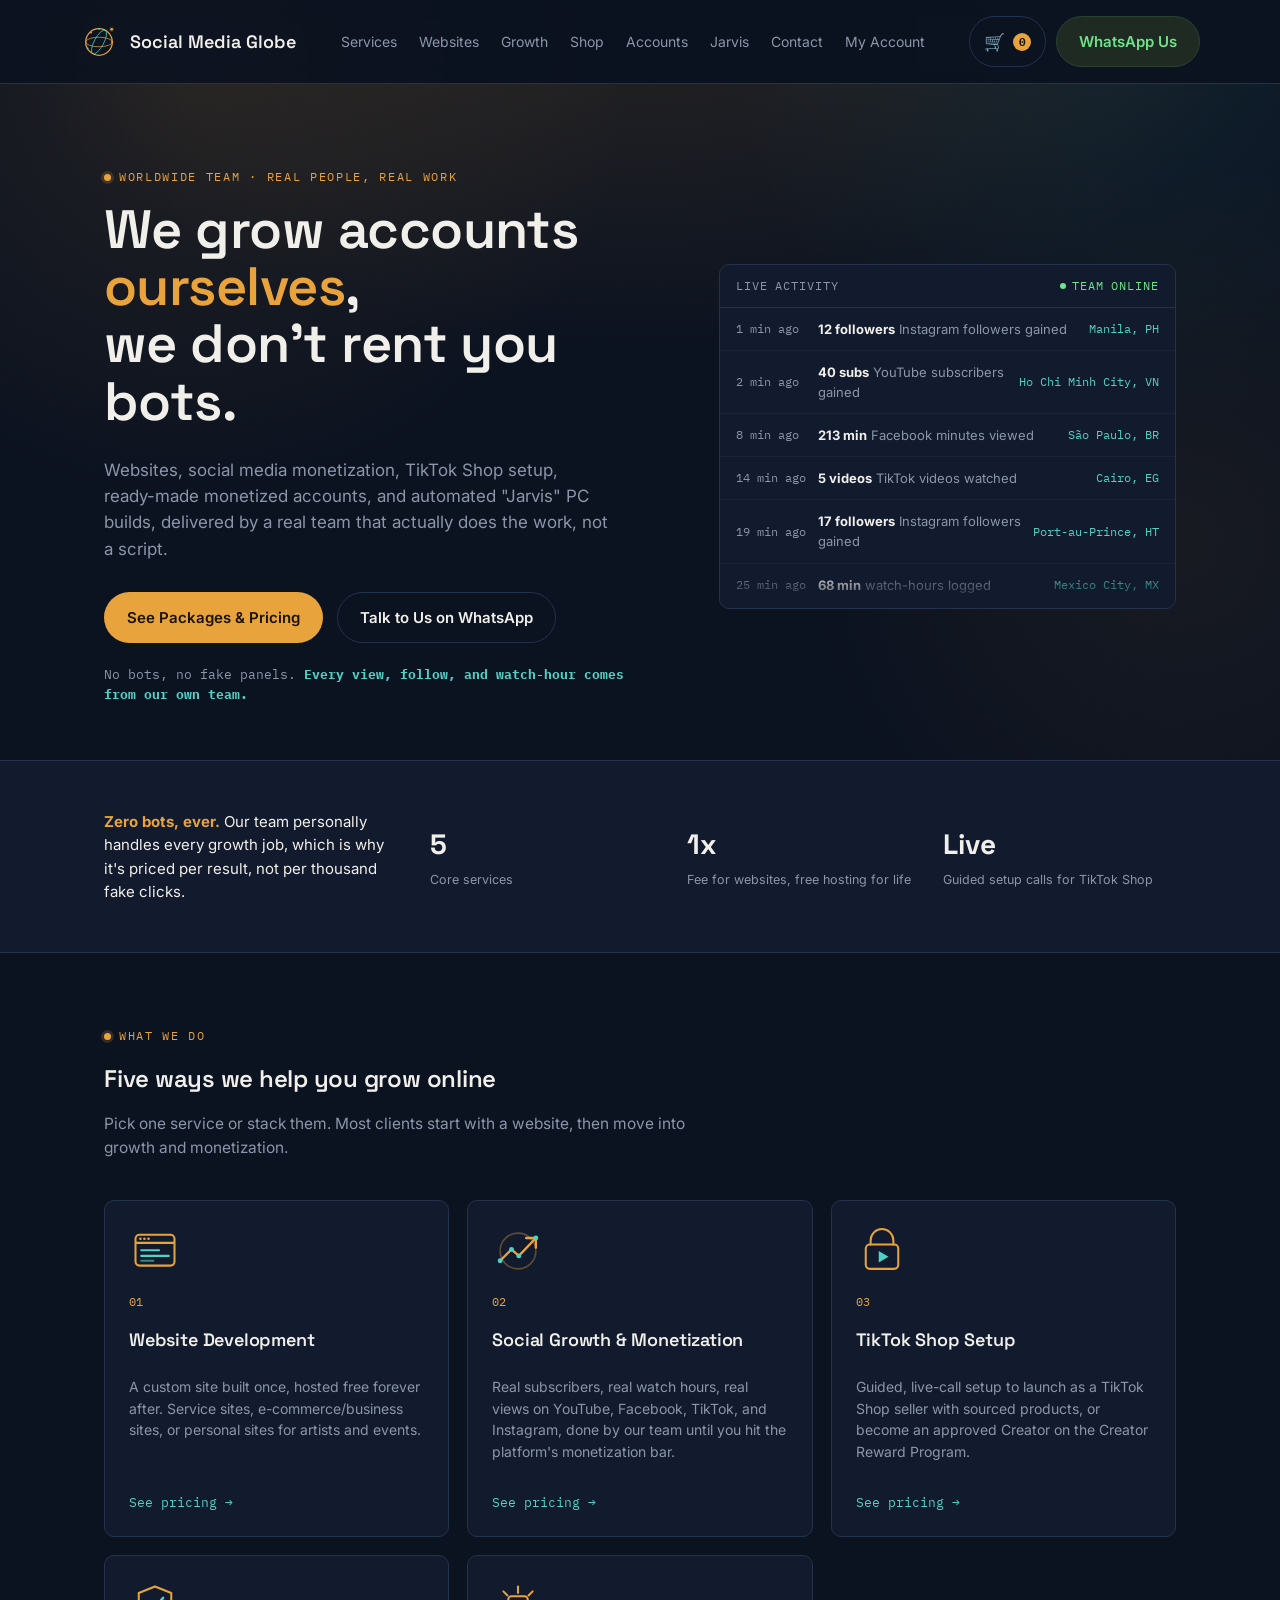
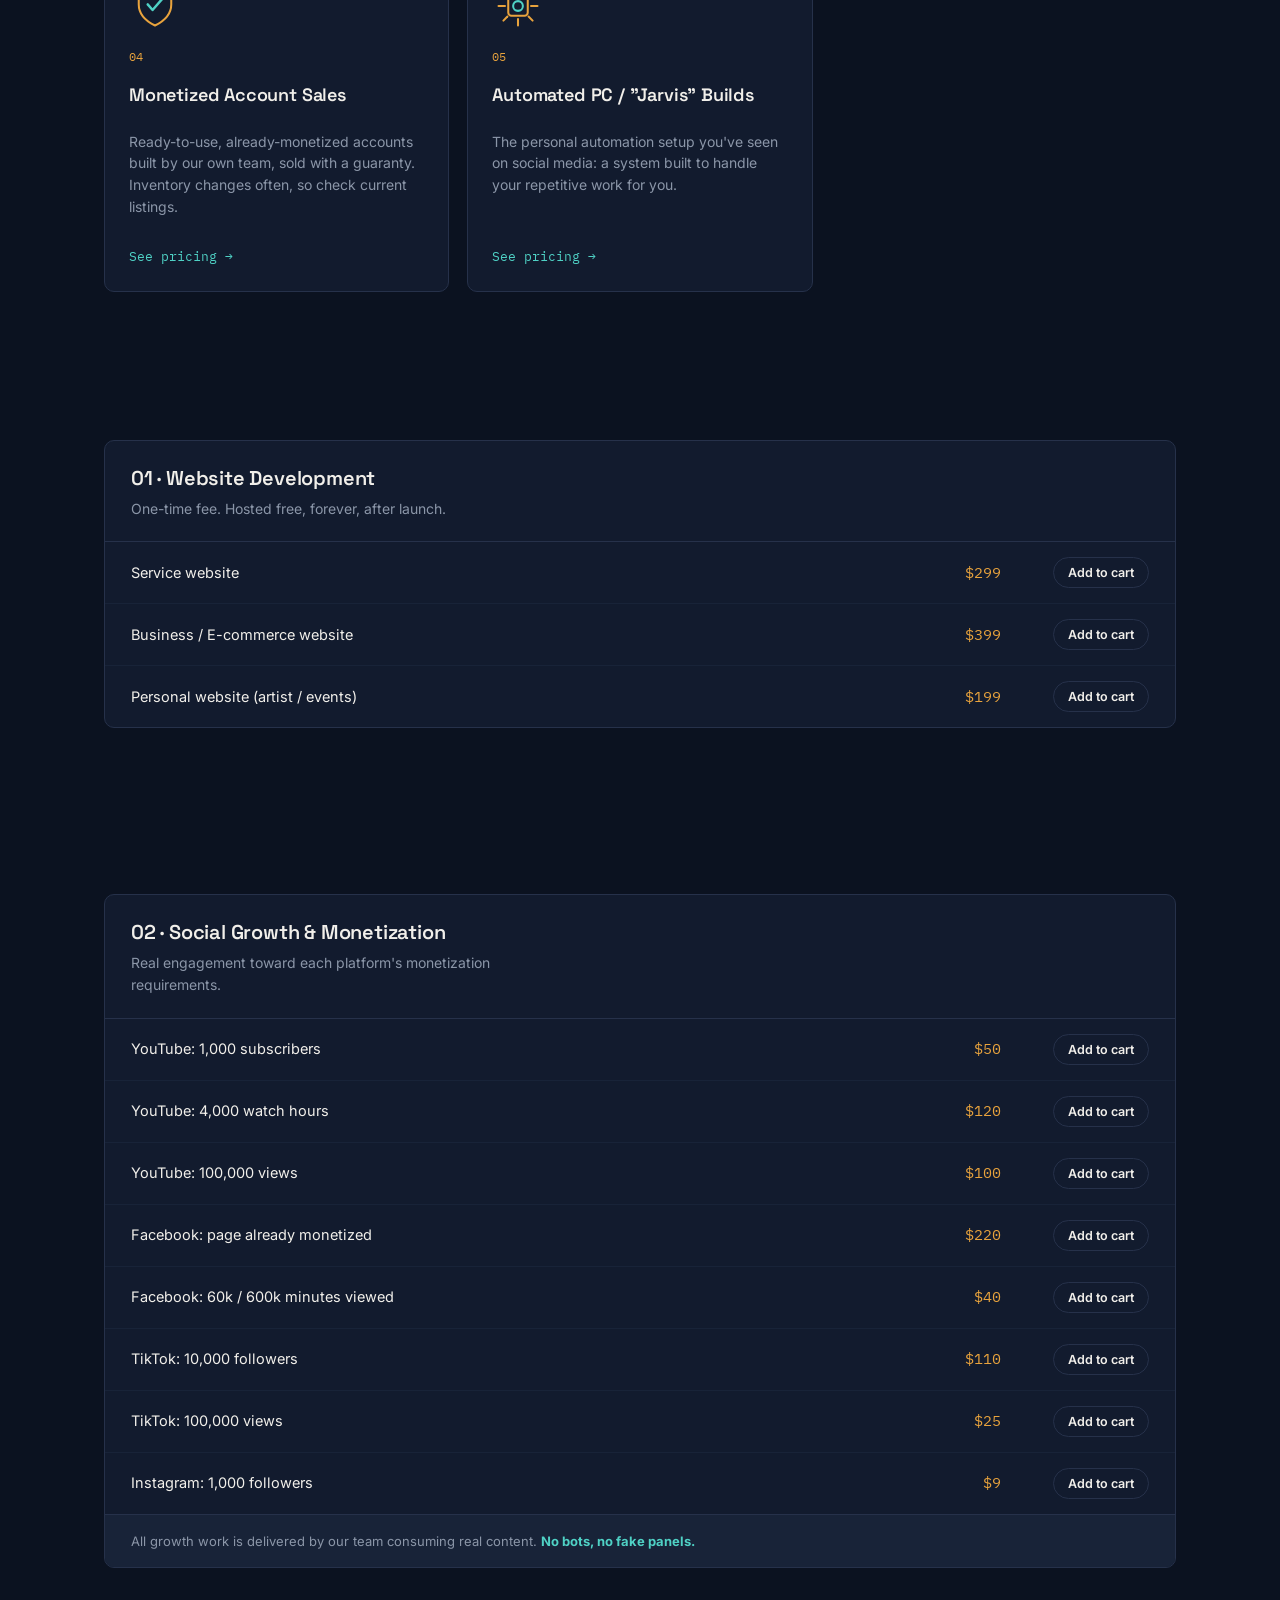
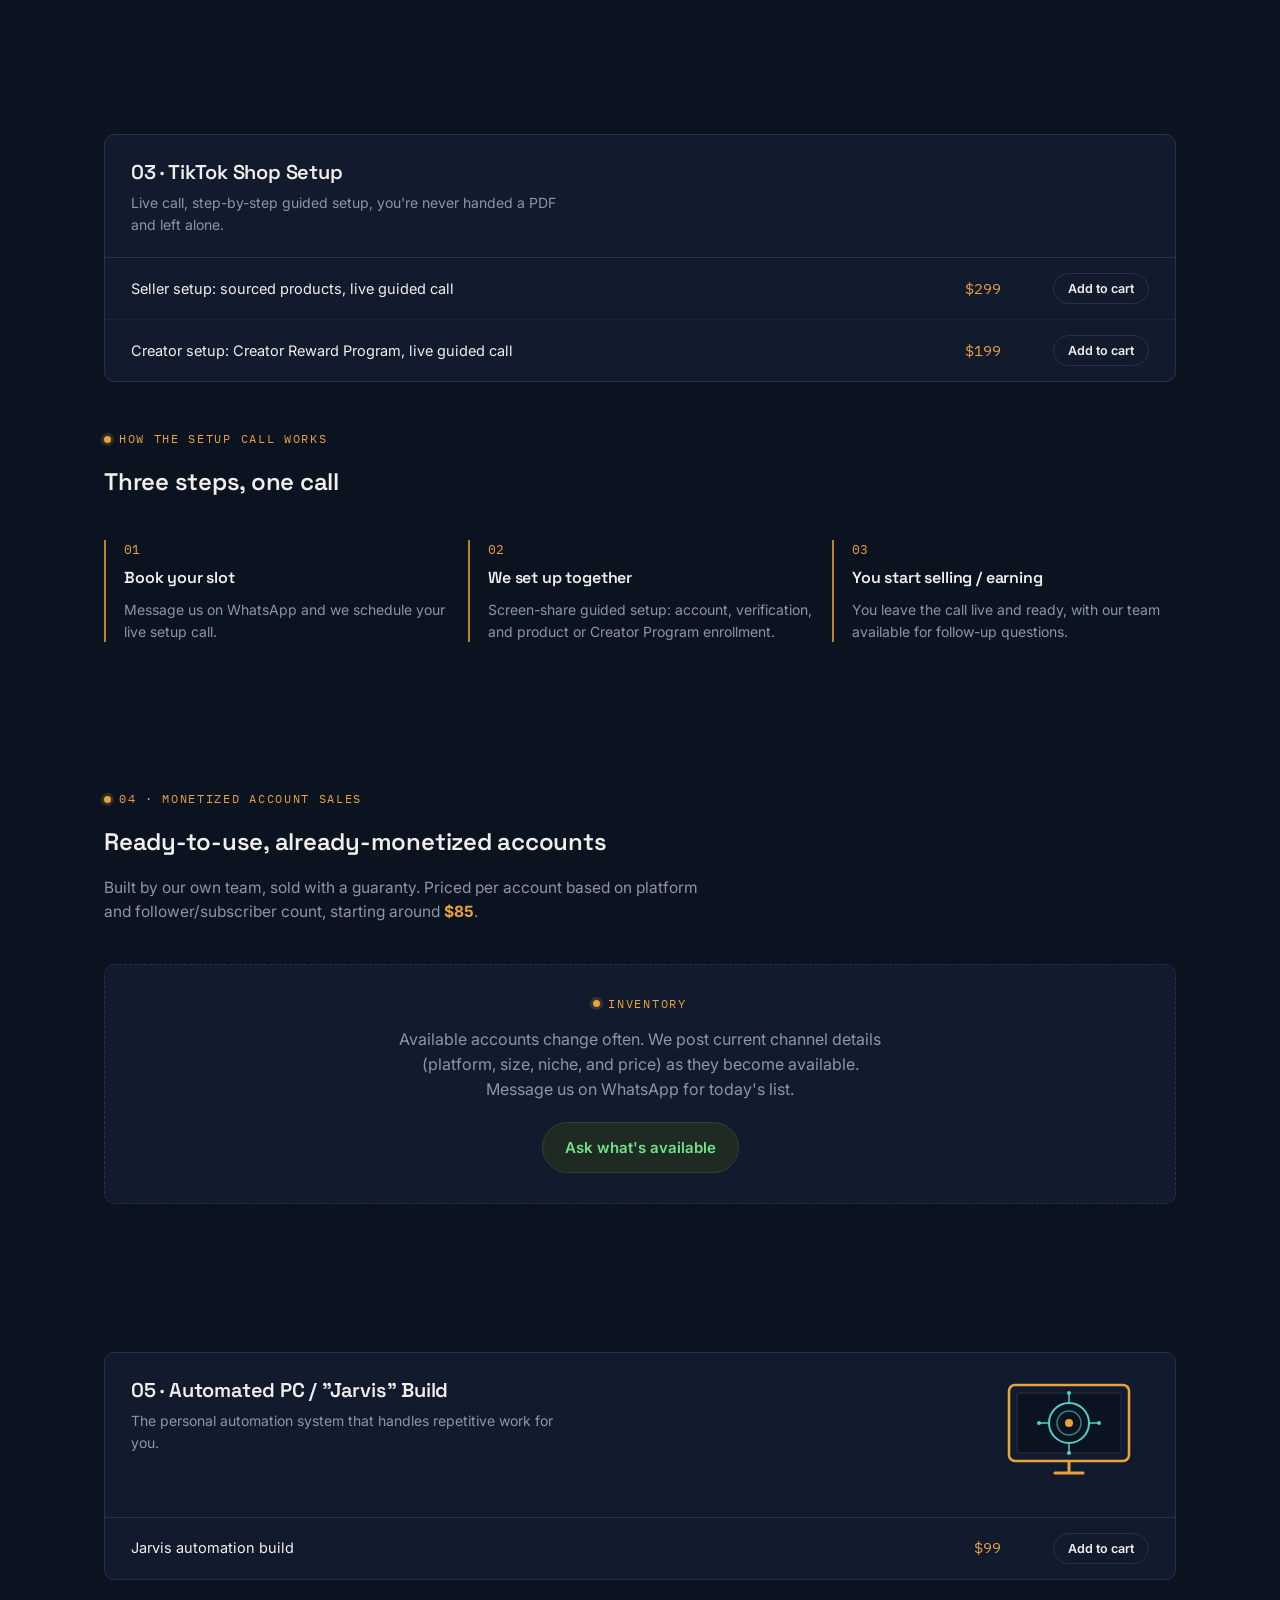
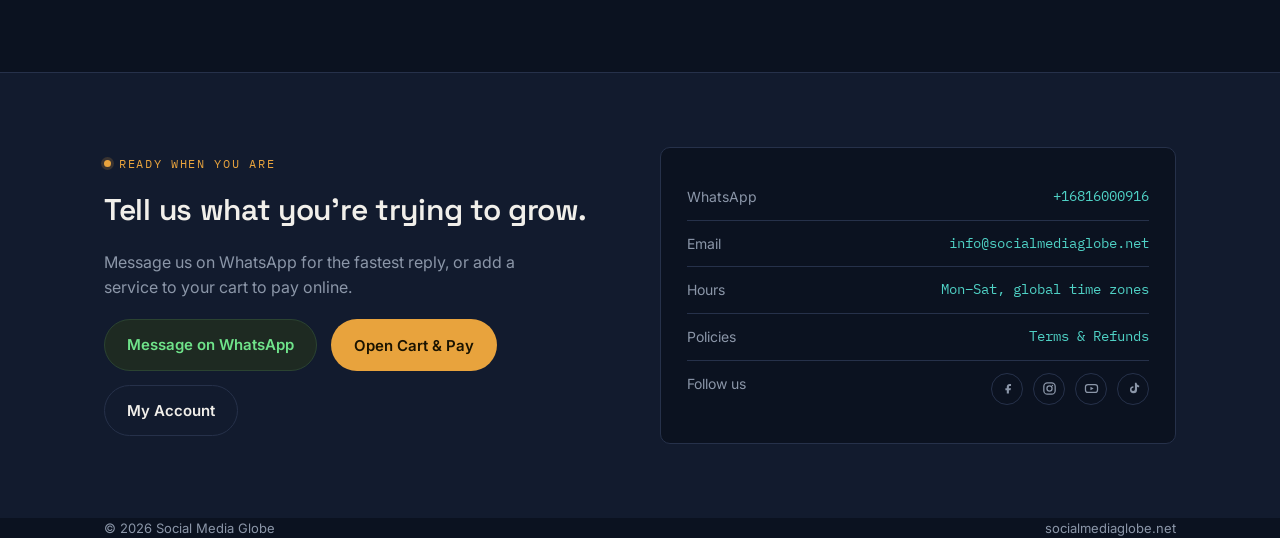
==== index.html @ 042dd541 "Update Summary" ====
<!DOCTYPE html>
<html lang="en">
<head>
<meta charset="UTF-8">
<meta name="viewport" content="width=device-width, initial-scale=1.0">
<title>Social Media Globe | Real Growth, Worldwide</title>
<meta name="description" content="Websites, social media monetization, TikTok Shop setup, monetized accounts, and automated PC builds. Done by a real team, not bots.">

<!--
  ============================================================
  Config lives in supabase-app.js (Supabase URL/key, PayPal
  client-id, WhatsApp number, social links) — edit that one file
  for anything that needs updating. See README.md for full setup.
  ============================================================
-->

<link rel="preconnect" href="https://fonts.googleapis.com">
<link rel="preconnect" href="https://fonts.gstatic.com" crossorigin>
<link href="https://fonts.googleapis.com/css2?family=Space+Grotesk:wght@500;600;700&family=Inter:wght@400;500;600;700&family=IBM+Plex+Mono:wght@400;500&display=swap" rel="stylesheet">
<link rel="icon" type="image/x-icon" href="favicon.ico">
<link rel="icon" type="image/png" sizes="32x32" href="logo/favicon-32.png">
<link rel="icon" type="image/png" sizes="16x16" href="logo/favicon-16.png">
<link rel="icon" type="image/svg+xml" href="logo/favicon-source.svg">
<link rel="apple-touch-icon" sizes="180x180" href="logo/apple-touch-icon.png">
<link rel="stylesheet" href="style.css">
</head>
<body>

<header>
  <div class="wrap nav">
    <a href="#top" class="brand"><img src="logo/logo-icon.svg" alt="" class="brand-mark"> Social Media Globe</a>
    <nav class="nav-links">
      <a href="#services">Services</a>
      <a href="#pricing-website">Websites</a>
      <a href="#pricing-growth">Growth</a>
      <a href="#pricing-shop">Shop</a>
      <a href="#pricing-accounts">Accounts</a>
      <a href="#pricing-jarvis">Jarvis</a>
      <a href="#contact">Contact</a>
      <a href="account.html">My Account</a>
      <a href="https://wa.me/1XXXXXXXXXX?text=Hi%20Social%20Media%20Globe%2C%20I%27d%20like%20to%20know%20more" target="_blank" rel="noopener" class="btn btn-whatsapp nav-menu-whatsapp">WhatsApp Us</a>
    </nav>
    <div class="nav-cta">
      <button class="btn btn-cart" id="cart-open" aria-label="Open cart">
        🛒 <span class="cart-count" id="cart-count">0</span>
      </button>
      <a class="btn btn-whatsapp" href="https://wa.me/1XXXXXXXXXX?text=Hi%20Social%20Media%20Globe%2C%20I%27d%20like%20to%20know%20more" target="_blank" rel="noopener">WhatsApp Us</a>
    </div>
    <button class="nav-toggle" aria-label="Menu">☰</button>
  </div>
</header>

<main id="top">

  <!-- ============ HERO ============ -->
  <section class="hero">
    <div class="wrap hero-grid">
      <div>
        <div class="eyebrow">Worldwide team · Real people, real work</div>
        <h1>We grow accounts <em>ourselves</em>,<br>we don't rent you bots.</h1>
        <p class="lede">Websites, social media monetization, TikTok Shop setup, ready-made monetized accounts, and automated "Jarvis" PC builds, delivered by a real team that actually does the work, not a script.</p>
        <div class="hero-ctas">
          <a href="#services" class="btn btn-primary">See Packages &amp; Pricing</a>
          <a href="https://wa.me/1XXXXXXXXXX?text=Hi%20Social%20Media%20Globe%2C%20I%27d%20like%20to%20know%20more" target="_blank" rel="noopener" class="btn btn-ghost">Talk to Us on WhatsApp</a>
        </div>
        <div class="hero-note">No bots, no fake panels. <b>Every view, follow, and watch-hour comes from our own team.</b></div>
      </div>

      <div class="feed" aria-hidden="true">
        <div class="feed-head">
          <span>Live activity</span>
          <span class="live"><span class="pulse"></span> team online</span>
        </div>
        <div class="feed-body">
          <div class="feed-list" id="feed-list"></div>
        </div>
      </div>
    </div>
  </section>

  <!-- ============ TRUST BAND ============ -->
  <div class="trust">
    <div class="wrap trust-grid">
      <p class="trust-lead"><b>Zero bots, ever.</b> Our team personally handles every growth job, which is why it's priced per result, not per thousand fake clicks.</p>
      <div class="stat"><b>5</b><span>Core services</span></div>
      <div class="stat"><b>1x</b><span>Fee for websites, free hosting for life</span></div>
      <div class="stat"><b>Live</b><span>Guided setup calls for TikTok Shop</span></div>
    </div>
  </div>

  <!-- ============ SERVICES OVERVIEW ============ -->
  <section id="services">
    <div class="wrap">
      <div class="section-head">
        <div class="eyebrow">What we do</div>
        <h2>Five ways we help you grow online</h2>
        <p>Pick one service or stack them. Most clients start with a website, then move into growth and monetization.</p>
      </div>

      <div class="services-grid">
        <div class="service-card">
          <svg class="card-icon" viewBox="0 0 64 64" fill="none" xmlns="http://www.w3.org/2000/svg">
            <rect x="8" y="12" width="48" height="38" rx="5" stroke="#E8A33D" stroke-width="2.5"/>
            <line x1="8" y1="22" x2="56" y2="22" stroke="#E8A33D" stroke-width="2.5"/>
            <circle cx="14" cy="17" r="1.6" fill="#E8A33D"/>
            <circle cx="19" cy="17" r="1.6" fill="#E8A33D"/>
            <circle cx="24" cy="17" r="1.6" fill="#E8A33D"/>
            <line x1="15" y1="31" x2="37" y2="31" stroke="#4FD1C5" stroke-width="2.5" stroke-linecap="round"/>
            <line x1="15" y1="38" x2="49" y2="38" stroke="#4FD1C5" stroke-width="2.5" stroke-linecap="round"/>
            <line x1="15" y1="44" x2="30" y2="44" stroke="#4FD1C5" stroke-width="2.5" stroke-linecap="round" opacity="0.6"/>
          </svg>
          <div class="num">01</div>
          <h3>Website Development</h3>
          <p>A custom site built once, hosted free forever after. Service sites, e-commerce/business sites, or personal sites for artists and events.</p>
          <a href="#pricing-website">See pricing →</a>
        </div>
        <div class="service-card">
          <svg class="card-icon" viewBox="0 0 64 64" fill="none" xmlns="http://www.w3.org/2000/svg">
            <circle cx="32" cy="32" r="22" stroke="#E8A33D" stroke-width="2" opacity="0.35"/>
            <polyline points="10,44 24,30 33,38 54,16" stroke="#E8A33D" stroke-width="2.8" stroke-linecap="round" stroke-linejoin="round"/>
            <polyline points="42,16 54,16 54,28" stroke="#E8A33D" stroke-width="2.8" stroke-linecap="round" stroke-linejoin="round"/>
            <circle cx="10" cy="44" r="3" fill="#4FD1C5"/>
            <circle cx="24" cy="30" r="3" fill="#4FD1C5"/>
            <circle cx="33" cy="38" r="3" fill="#4FD1C5"/>
            <circle cx="54" cy="16" r="3" fill="#4FD1C5"/>
          </svg>
          <div class="num">02</div>
          <h3>Social Growth &amp; Monetization</h3>
          <p>Real subscribers, real watch hours, real views on YouTube, Facebook, TikTok, and Instagram, done by our team until you hit the platform's monetization bar.</p>
          <a href="#pricing-growth">See pricing →</a>
        </div>
        <div class="service-card">
          <svg class="card-icon" viewBox="0 0 64 64" fill="none" xmlns="http://www.w3.org/2000/svg">
            <path d="M18 24V19a14 14 0 0 1 28 0v5" stroke="#E8A33D" stroke-width="2.5" stroke-linecap="round"/>
            <rect x="12" y="24" width="40" height="30" rx="5" stroke="#E8A33D" stroke-width="2.5"/>
            <polygon points="28,32 28,46 40,39" fill="#4FD1C5"/>
          </svg>
          <div class="num">03</div>
          <h3>TikTok Shop Setup</h3>
          <p>Guided, live-call setup to launch as a TikTok Shop seller with sourced products, or become an approved Creator on the Creator Reward Program.</p>
          <a href="#pricing-shop">See pricing →</a>
        </div>
        <div class="service-card">
          <svg class="card-icon" viewBox="0 0 64 64" fill="none" xmlns="http://www.w3.org/2000/svg">
            <path d="M32 8 L52 16 V30 C52 42 44 50 32 56 C20 50 12 42 12 30 V16 Z" stroke="#E8A33D" stroke-width="2.5" stroke-linejoin="round"/>
            <path d="M23 30 L29 37 L42 22" stroke="#4FD1C5" stroke-width="3" stroke-linecap="round" stroke-linejoin="round"/>
          </svg>
          <div class="num">04</div>
          <h3>Monetized Account Sales</h3>
          <p>Ready-to-use, already-monetized accounts built by our own team, sold with a guaranty. Inventory changes often, so check current listings.</p>
          <a href="#pricing-accounts">See pricing →</a>
        </div>
        <div class="service-card">
          <svg class="card-icon" viewBox="0 0 64 64" fill="none" xmlns="http://www.w3.org/2000/svg">
            <rect x="20" y="20" width="24" height="24" rx="4" stroke="#E8A33D" stroke-width="2.5"/>
            <circle cx="32" cy="32" r="6" stroke="#4FD1C5" stroke-width="2.5"/>
            <line x1="32" y1="8" x2="32" y2="16" stroke="#E8A33D" stroke-width="2.5" stroke-linecap="round"/>
            <line x1="32" y1="48" x2="32" y2="56" stroke="#E8A33D" stroke-width="2.5" stroke-linecap="round"/>
            <line x1="8" y1="32" x2="16" y2="32" stroke="#E8A33D" stroke-width="2.5" stroke-linecap="round"/>
            <line x1="48" y1="32" x2="56" y2="32" stroke="#E8A33D" stroke-width="2.5" stroke-linecap="round"/>
            <line x1="14" y1="14" x2="19" y2="19" stroke="#E8A33D" stroke-width="2.5" stroke-linecap="round"/>
            <line x1="45" y1="45" x2="50" y2="50" stroke="#E8A33D" stroke-width="2.5" stroke-linecap="round"/>
            <line x1="50" y1="14" x2="45" y2="19" stroke="#E8A33D" stroke-width="2.5" stroke-linecap="round"/>
            <line x1="19" y1="45" x2="14" y2="50" stroke="#E8A33D" stroke-width="2.5" stroke-linecap="round"/>
          </svg>
          <div class="num">05</div>
          <h3>Automated PC / "Jarvis" Builds</h3>
          <p>The personal automation setup you've seen on social media: a system built to handle your repetitive work for you.</p>
          <a href="#pricing-jarvis">See pricing →</a>
        </div>
      </div>
    </div>
  </section>

  <!-- ============ PRICING: WEBSITES ============ -->
  <section id="pricing-website" class="pricing-section">
    <div class="wrap">
      <div class="pricing-block">
        <div class="pricing-block-head">
          <div>
            <h3>01 · Website Development</h3>
            <p>One-time fee. Hosted free, forever, after launch.</p>
          </div>
        </div>
        <table class="price-table">
          <tr>
            <td class="item">Service website</td>
            <td class="amt">$299</td>
            <td class="action"><button class="mini-btn add-cart" data-id="web-service" data-name="Service website" data-price="299">Add to cart</button></td>
          </tr>
          <tr>
            <td class="item">Business / E-commerce website</td>
            <td class="amt">$399</td>
            <td class="action"><button class="mini-btn add-cart" data-id="web-business" data-name="Business / E-commerce website" data-price="399">Add to cart</button></td>
          </tr>
          <tr>
            <td class="item">Personal website (artist / events)</td>
            <td class="amt">$199</td>
            <td class="action"><button class="mini-btn add-cart" data-id="web-personal" data-name="Personal website (artist/events)" data-price="199">Add to cart</button></td>
          </tr>
        </table>
      </div>
    </div>
  </section>

  <!-- ============ PRICING: GROWTH ============ -->
  <section id="pricing-growth" class="pricing-section">
    <div class="wrap">
      <div class="pricing-block">
        <div class="pricing-block-head">
          <div>
            <h3>02 · Social Growth &amp; Monetization</h3>
            <p>Real engagement toward each platform's monetization requirements.</p>
          </div>
        </div>
        <table class="price-table">
          <tr><td class="item">YouTube: 1,000 subscribers</td><td class="amt">$50</td><td class="action"><button class="mini-btn add-cart" data-id="yt-1k-subs" data-name="YouTube: 1,000 subscribers" data-price="50">Add to cart</button></td></tr>
          <tr><td class="item">YouTube: 4,000 watch hours</td><td class="amt">$120</td><td class="action"><button class="mini-btn add-cart" data-id="yt-4k-hours" data-name="YouTube: 4,000 watch hours" data-price="120">Add to cart</button></td></tr>
          <tr><td class="item">YouTube: 100,000 views</td><td class="amt">$100</td><td class="action"><button class="mini-btn add-cart" data-id="yt-100k-views" data-name="YouTube: 100,000 views" data-price="100">Add to cart</button></td></tr>
          <tr><td class="item">Facebook: page already monetized</td><td class="amt">$220</td><td class="action"><button class="mini-btn add-cart" data-id="fb-monetized-page" data-name="Facebook: page already monetized" data-price="220">Add to cart</button></td></tr>
          <tr><td class="item">Facebook: 60k / 600k minutes viewed</td><td class="amt">$40</td><td class="action"><button class="mini-btn add-cart" data-id="fb-minutes-viewed" data-name="Facebook: 60k/600k minutes viewed" data-price="40">Add to cart</button></td></tr>
          <tr><td class="item">TikTok: 10,000 followers</td><td class="amt">$110</td><td class="action"><button class="mini-btn add-cart" data-id="tt-10k-followers" data-name="TikTok: 10,000 followers" data-price="110">Add to cart</button></td></tr>
          <tr><td class="item">TikTok: 100,000 views</td><td class="amt">$25</td><td class="action"><button class="mini-btn add-cart" data-id="tt-100k-views" data-name="TikTok: 100,000 views" data-price="25">Add to cart</button></td></tr>
          <tr><td class="item">Instagram: 1,000 followers</td><td class="amt">$9</td><td class="action"><button class="mini-btn add-cart" data-id="ig-1k-followers" data-name="Instagram: 1,000 followers" data-price="9">Add to cart</button></td></tr>
        </table>
        <div class="pricing-note">All growth work is delivered by our team consuming real content. <b>No bots, no fake panels.</b></div>
      </div>
    </div>
  </section>

  <!-- ============ PRICING: TIKTOK SHOP ============ -->
  <section id="pricing-shop" class="pricing-section">
    <div class="wrap">
      <div class="pricing-block">
        <div class="pricing-block-head">
          <div>
            <h3>03 · TikTok Shop Setup</h3>
            <p>Live call, step-by-step guided setup, you're never handed a PDF and left alone.</p>
          </div>
        </div>
        <table class="price-table">
          <tr>
            <td class="item">Seller setup: sourced products, live guided call</td>
            <td class="amt">$299</td>
            <td class="action"><button class="mini-btn add-cart" data-id="shop-seller-setup" data-name="TikTok Shop: Seller setup (guided call)" data-price="299">Add to cart</button></td>
          </tr>
          <tr>
            <td class="item">Creator setup: Creator Reward Program, live guided call</td>
            <td class="amt">$199</td>
            <td class="action"><button class="mini-btn add-cart" data-id="shop-creator-setup" data-name="TikTok Shop: Creator setup (guided call)" data-price="199">Add to cart</button></td>
          </tr>
        </table>
      </div>

      <div class="section-head" style="margin-top:48px;">
        <div class="eyebrow">How the setup call works</div>
        <h2 style="font-size:24px;">Three steps, one call</h2>
      </div>
      <div class="steps">
        <div class="step">
          <span class="n">01</span>
          <h3>Book your slot</h3>
          <p>Message us on WhatsApp and we schedule your live setup call.</p>
        </div>
        <div class="step">
          <span class="n">02</span>
          <h3>We set up together</h3>
          <p>Screen-share guided setup: account, verification, and product or Creator Program enrollment.</p>
        </div>
        <div class="step">
          <span class="n">03</span>
          <h3>You start selling / earning</h3>
          <p>You leave the call live and ready, with our team available for follow-up questions.</p>
        </div>
      </div>
    </div>
  </section>

  <!-- ============ PRICING: MONETIZED ACCOUNTS ============ -->
  <section id="pricing-accounts" class="pricing-section">
    <div class="wrap">
      <div class="section-head">
        <div class="eyebrow">04 · Monetized Account Sales</div>
        <h2>Ready-to-use, already-monetized accounts</h2>
        <p>Built by our own team, sold with a guaranty. Priced per account based on platform and follower/subscriber count, starting around <b style="color:var(--gold)">$85</b>.</p>
      </div>
      <div class="inventory-box">
        <div class="eyebrow" style="justify-content:center;">Inventory</div>
        <p>Available accounts change often. We post current channel details (platform, size, niche, and price) as they become available. Message us on WhatsApp for today's list.</p>
        <a class="btn btn-whatsapp" href="https://wa.me/1XXXXXXXXXX?text=Hi%2C%20what%20monetized%20accounts%20do%20you%20have%20available%20right%20now%3F" target="_blank" rel="noopener">Ask what's available</a>
      </div>
    </div>
  </section>

  <!-- ============ PRICING: JARVIS ============ -->
  <section id="pricing-jarvis" class="pricing-section">
    <div class="wrap">
      <div class="pricing-block">
        <div class="pricing-block-head">
          <div>
            <h3>05 · Automated PC / "Jarvis" Build</h3>
            <p>The personal automation system that handles repetitive work for you.</p>
          </div>
          <svg class="jarvis-art" viewBox="0 0 160 120" fill="none" xmlns="http://www.w3.org/2000/svg">
            <rect x="20" y="10" width="120" height="76" rx="6" stroke="#E8A33D" stroke-width="2.5"/>
            <rect x="28" y="18" width="104" height="60" rx="2" fill="#0B1220" stroke="#26314A" stroke-width="1"/>
            <circle cx="80" cy="48" r="20" stroke="#4FD1C5" stroke-width="2"/>
            <circle cx="80" cy="48" r="12" stroke="#4FD1C5" stroke-width="1.5" opacity="0.6"/>
            <circle cx="80" cy="48" r="4" fill="#E8A33D"/>
            <line x1="80" y1="28" x2="80" y2="18" stroke="#4FD1C5" stroke-width="1.5"/>
            <line x1="80" y1="68" x2="80" y2="78" stroke="#4FD1C5" stroke-width="1.5"/>
            <line x1="60" y1="48" x2="50" y2="48" stroke="#4FD1C5" stroke-width="1.5"/>
            <line x1="100" y1="48" x2="110" y2="48" stroke="#4FD1C5" stroke-width="1.5"/>
            <circle cx="50" cy="48" r="2" fill="#4FD1C5"/>
            <circle cx="110" cy="48" r="2" fill="#4FD1C5"/>
            <circle cx="80" cy="18" r="2" fill="#4FD1C5"/>
            <circle cx="80" cy="78" r="2" fill="#4FD1C5"/>
            <line x1="66" y1="98" x2="94" y2="98" stroke="#E8A33D" stroke-width="3" stroke-linecap="round"/>
            <line x1="80" y1="86" x2="80" y2="98" stroke="#E8A33D" stroke-width="3"/>
          </svg>
        </div>
        <table class="price-table">
          <tr>
            <td class="item">Jarvis automation build</td>
            <td class="amt">$99</td>
            <td class="action"><button class="mini-btn add-cart" data-id="jarvis-build" data-name="Automated PC / Jarvis build" data-price="99">Add to cart</button></td>
          </tr>
        </table>
      </div>
    </div>
  </section>

  <!-- ============ CONTACT ============ -->
  <section id="contact" class="contact">
    <div class="wrap contact-grid">
      <div>
        <div class="eyebrow">Ready when you are</div>
        <h2>Tell us what you're trying to grow.</h2>
        <p>Message us on WhatsApp for the fastest reply, or add a service to your cart to pay online.</p>
        <div class="contact-ctas">
          <a class="btn btn-whatsapp" href="https://wa.me/1XXXXXXXXXX?text=Hi%20Social%20Media%20Globe%2C%20I%27d%20like%20to%20get%20started" target="_blank" rel="noopener">Message on WhatsApp</a>
          <button class="btn btn-primary" id="contact-open-cart">Open Cart &amp; Pay</button>
          <a class="btn btn-ghost" href="account.html">My Account</a>
        </div>
      </div>
      <div class="contact-card">
        <div class="contact-row"><span>WhatsApp</span><span id="footer-wa-number">+1 (XXX) XXX-XXXX</span></div>
        <div class="contact-row"><span>Email</span><span><a href="mailto:info@socialmediaglobe.net">info@socialmediaglobe.net</a></span></div>
        <div class="contact-row"><span>Hours</span><span>Mon–Sat, global time zones</span></div>
        <div class="contact-row"><span>Policies</span><span><a href="policies.html">Terms &amp; Refunds</a></span></div>
        <div class="contact-row social-row">
          <span>Follow us</span>
          <span class="social-icons">
            <a href="#" id="social-facebook" target="_blank" rel="noopener" aria-label="Facebook">
              <svg viewBox="0 0 24 24" fill="none"><path d="M15 8.5h2V5.5h-2c-2.2 0-4 1.8-4 4v2H9v3h2V19h3v-4.5h2.2l.8-3H14v-2c0-.55.45-1 1-1z" fill="currentColor"/></svg>
            </a>
            <a href="#" id="social-instagram" target="_blank" rel="noopener" aria-label="Instagram">
              <svg viewBox="0 0 24 24" fill="none" stroke="currentColor" stroke-width="1.8"><rect x="4" y="4" width="16" height="16" rx="5"/><circle cx="12" cy="12" r="3.6"/><circle cx="16.2" cy="7.8" r="1" fill="currentColor" stroke="none"/></svg>
            </a>
            <a href="#" id="social-youtube" target="_blank" rel="noopener" aria-label="YouTube">
              <svg viewBox="0 0 24 24" fill="none"><rect x="3.5" y="6.5" width="17" height="11" rx="3.5" stroke="currentColor" stroke-width="1.8"/><polygon points="10.5,9.5 10.5,14.5 15,12" fill="currentColor"/></svg>
            </a>
            <a href="#" id="social-tiktok" target="_blank" rel="noopener" aria-label="TikTok">
              <svg viewBox="0 0 24 24" fill="none"><path d="M14 4v9.2a2.4 2.4 0 1 1-2.1-2.38V8.7A5 5 0 1 0 17 13.7v-4.3a6.1 6.1 0 0 0 3 .8V7.7a4 4 0 0 1-2.8-1.5A4.1 4.1 0 0 1 16.2 4H14z" fill="currentColor"/></svg>
            </a>
          </span>
        </div>
      </div>
    </div>
  </section>

</main>

<!-- ============ CART DRAWER ============ -->
<div class="cart-overlay" id="cart-overlay"></div>
<aside class="cart-drawer" id="cart-drawer" aria-hidden="true">
  <div class="cart-drawer-head">
    <h3>Your order</h3>
    <button class="cart-close" id="cart-close" aria-label="Close cart">✕</button>
  </div>

  <div class="cart-items" id="cart-items">
    <p class="cart-empty" id="cart-empty">Your cart is empty. Add a service to get started.</p>
  </div>

  <div class="cart-footer" id="cart-footer" hidden>
    <div class="cart-total-row">
      <span>Total</span>
      <span id="cart-total">$0</span>
    </div>

    <!-- Shown when nobody is logged in yet -->
    <div id="cart-auth-required">
      <p class="cart-hint" style="margin-top:0;">Sign in (or create a free account) to check out. This is also how you'll see your order status afterward.</p>
      <button class="btn btn-primary cart-full" id="cart-open-auth">Sign In / Create Account</button>
    </div>

    <!-- Shown once logged in -->
    <div id="cart-checkout-options" hidden>
      <button class="btn btn-primary cart-full" id="cart-pay-stripe">Pay Now — Exact Total, One Click</button>
      <img src="https://www.paypalobjects.com/images/Debit_Credit_APM.svg" alt="Visa, Mastercard, and more accepted" class="paypal-cards-badge">
      <p class="cart-hint" style="margin-top:-4px;">Secure checkout with your exact total already set — no typing, nothing to double-check.</p>
      <a class="btn btn-card cart-full" id="cart-pay-paypal-link" href="https://www.paypal.com/ncp/payment/VP4XA3LXERHGA" target="_blank" rel="noopener">Pay with PayPal Instead</a>
      <p class="cart-hint" style="margin-top:-4px;">Opens PayPal's own checkout — you'll enter your total there yourself.</p>
      <a class="btn btn-whatsapp cart-full" id="cart-pay-whatsapp" href="#" target="_blank" rel="noopener">Send order via WhatsApp</a>
      <p class="cart-hint">Sending your order via WhatsApp too helps us confirm and start it faster.</p>
    </div>
  </div>
</aside>

<!-- ============ AUTH MODAL (sign in / sign up) ============ -->
<div class="auth-overlay" id="auth-overlay"></div>
<div class="auth-modal" id="auth-modal" aria-hidden="true">
  <button class="cart-close" id="auth-close" aria-label="Close">✕</button>

  <div class="auth-tabs">
    <button class="auth-tab active" id="auth-tab-signin" data-tab="signin">Sign In</button>
    <button class="auth-tab" id="auth-tab-signup" data-tab="signup">Create Account</button>
  </div>

  <form id="auth-form-signin" class="auth-form">
    <label>Email<input type="email" id="signin-email" required></label>
    <label>Password<input type="password" id="signin-password" required></label>
    <button type="submit" class="btn btn-primary cart-full">Sign In</button>
    <p class="auth-error" id="signin-error"></p>
  </form>

  <form id="auth-form-signup" class="auth-form" hidden>
    <label>Email<input type="email" id="signup-email" required></label>
    <label>Phone (optional, best number to reach you)<input type="tel" id="signup-phone"></label>
    <label>Password (6+ characters)<input type="password" id="signup-password" minlength="6" required></label>
    <button type="submit" class="btn btn-primary cart-full">Create Account</button>
    <p class="auth-error" id="signup-error"></p>
    <p class="auth-note" id="signup-success" hidden>Check your email to confirm your account, then sign in.</p>
  </form>
</div>

<footer class="wrap">
  <span>© <span id="year"></span> Social Media Globe</span>
  <span>socialmediaglobe.net</span>
</footer>

<script src="https://cdn.jsdelivr.net/npm/@supabase/supabase-js@2"></script>
<script src="supabase-app.js"></script>
<script src="script.js"></script>
</body>
</html>
---- style.css ----
/* ============================================================
   Social Media Globe — Design tokens
   Concept: a live "global dispatch" board. The whole point of
   this business is that real people, in real places, are doing
   real work — so the page proves it with a live-feed signature
   element instead of just claiming it in a headline.
   ============================================================ */

:root{
  --ink:        #0B1220;
  --ink-panel:  #121B2E;
  --ink-panel-2:#182338;
  --line:       #26314A;
  --text:       #F1EFEA;
  --text-mute:  #8B96A8;
  --gold:       #E8A33D;
  --gold-dim:   #B9822F;
  --teal:       #4FD1C5;
  --danger:     #E8654F;

  --display: "Space Grotesk", "Arial Narrow", sans-serif;
  --body:    "Inter", -apple-system, BlinkMacSystemFont, sans-serif;
  --mono:    "IBM Plex Mono", "Courier New", monospace;

  --radius: 10px;
  --max: 1120px;
}

*{ box-sizing: border-box; }
html{ scroll-behavior: smooth; }

body{
  margin:0;
  background: var(--ink);
  background-image:
    radial-gradient(circle at 15% 8%, rgba(232,163,61,.10), transparent 32%),
    radial-gradient(circle at 88% 4%, rgba(79,209,197,.08), transparent 28%),
    radial-gradient(circle at 92% 60%, rgba(232,163,61,.06), transparent 30%);
  background-attachment: fixed;
  color: var(--text);
  font-family: var(--body);
  line-height: 1.55;
  -webkit-font-smoothing: antialiased;
}

@media (prefers-reduced-motion: reduce){
  html{ scroll-behavior: auto; }
  *{ animation-duration: 0.001ms !important; animation-iteration-count: 1 !important; transition-duration: 0.001ms !important; }
}

a{ color: inherit; text-decoration: none; }
img{ max-width: 100%; display:block; }

.wrap{
  max-width: var(--max);
  margin: 0 auto;
  padding: 0 24px;
}

h1,h2,h3{
  font-family: var(--display);
  font-weight: 600;
  letter-spacing: -0.01em;
  margin: 0 0 .5em;
}

.eyebrow{
  font-family: var(--mono);
  font-size: 12px;
  letter-spacing: .14em;
  text-transform: uppercase;
  color: var(--gold);
  display:flex;
  align-items:center;
  gap:8px;
  margin-bottom: 14px;
}
.eyebrow::before{
  content:"";
  width:7px; height:7px;
  border-radius:50%;
  background: var(--gold);
  box-shadow: 0 0 0 3px rgba(232,163,61,.18);
}

.btn{
  display:inline-flex;
  align-items:center;
  gap:8px;
  white-space: nowrap;
  font-family: var(--body);
  font-weight: 600;
  font-size: 15px;
  padding: 13px 22px;
  border-radius: 999px;
  border: 1px solid transparent;
  cursor: pointer;
  transition: transform .15s ease, background .15s ease, border-color .15s ease;
}
.btn:hover{ transform: translateY(-1px); }
.btn:active{ transform: translateY(0); }
.btn:focus-visible{ outline: 2px solid var(--teal); outline-offset: 3px; }

.btn-primary{ background: var(--gold); color: #1A1300; }
.btn-primary:hover{ background: #F0AE4E; }

.btn-ghost{
  background: transparent;
  color: var(--text);
  border-color: var(--line);
}
.btn-ghost:hover{ border-color: var(--teal); color: var(--teal); }

.btn-whatsapp{
  background: #1E2A22;
  color: #6FE38A;
  border-color: #2B4331;
}
.btn-whatsapp:hover{ border-color: #6FE38A; }

.btn-card{
  background: #1a2436;
  color: var(--text);
  border-color: var(--line);
}
.btn-card:hover{ border-color: var(--teal); color: var(--teal); }

/* ---------------- Header ---------------- */
header{
  position: sticky; top:0; z-index: 50;
  background: rgba(11,18,32,.86);
  backdrop-filter: blur(10px);
  border-bottom: 1px solid var(--line);
}
.nav{
  display:flex; align-items:center; justify-content:space-between;
  padding: 16px 0;
}
.brand{
  display:flex; align-items:center; gap:12px;
  font-family: var(--display);
  font-weight: 600;
  font-size: 18px;
  color: var(--text);
}
.brand .brand-mark{
  width: 38px; height: 38px;
  flex-shrink:0;
}
.nav-links{
  display:flex; align-items:center; gap: 22px;
  font-size: 14px; color: var(--text-mute);
}
.nav-links a{ white-space: nowrap; }
.nav-links a:hover{ color: var(--text); }
.nav-cta{ display:flex; gap:10px; white-space:nowrap; }
.nav-menu-whatsapp{ display:none; }

.nav-toggle{ display:none; }

@media (max-width: 860px){
  .nav-links{ display:none; }
  .nav-links-simple{ display:flex !important; gap: 16px; flex-wrap: wrap; }
  .nav-toggle{
    display:inline-flex; background:none; border:1px solid var(--line);
    border-radius: 8px; padding: 8px 10px; color: var(--text);
  }
}

/* Phone-width header: shrink the brand, drop the WhatsApp pill from the
   cramped top bar (it's reachable from the menu instead), keep the row
   on one line. */
@media (max-width: 480px){
  .nav{ padding: 12px 0; }
  .brand{ font-size: 16px; gap: 9px; }
  .brand .brand-mark{ width: 30px; height: 30px; }
  .nav-cta .btn-whatsapp{ display:none; }
  .btn-cart{ padding: 8px 11px; font-size: 15px; }
  .nav-menu-whatsapp{ display:inline-flex; margin-top: 6px; }
}

/* ---------------- Hero ---------------- */
.hero{
  padding: 84px 0 56px;
  position: relative;
  overflow: hidden;
}
.hero::before{
  content:"";
  position:absolute; inset: -20% -10% auto -10%;
  height: 480px;
  background: radial-gradient(ellipse at top, rgba(232,163,61,.14), transparent 60%);
  pointer-events:none;
}
.hero-grid{
  display:grid;
  grid-template-columns: 1.1fr .9fr;
  gap: 56px;
  align-items:center;
  position:relative;
}
@media (max-width: 900px){
  .hero-grid{ grid-template-columns: 1fr; gap: 40px; }
}

.hero h1{
  font-size: clamp(34px, 5vw, 54px);
  line-height: 1.06;
}
.hero h1 em{
  font-style: normal;
  color: var(--gold);
}
.hero p.lede{
  font-size: 17px;
  color: var(--text-mute);
  max-width: 46ch;
  margin: 18px 0 30px;
}
.hero-ctas{ display:flex; gap: 14px; flex-wrap: wrap; }

.hero-note{
  margin-top: 22px;
  font-family: var(--mono);
  font-size: 12.5px;
  color: var(--text-mute);
}
.hero-note b{ color: var(--teal); }

/* Live feed signature element */
.feed{
  background: var(--ink-panel);
  border: 1px solid var(--line);
  border-radius: var(--radius);
  overflow: hidden;
}
.feed-head{
  display:flex; align-items:center; justify-content:space-between;
  padding: 12px 16px;
  border-bottom: 1px solid var(--line);
  font-family: var(--mono);
  font-size: 11.5px;
  color: var(--text-mute);
  text-transform: uppercase;
  letter-spacing: .08em;
}
.feed-head .live{
  display:flex; align-items:center; gap:6px;
  color: #6FE38A;
}
.feed-head .live .pulse{
  width:6px; height:6px; border-radius:50%;
  background:#6FE38A;
  animation: pulse 1.6s ease-in-out infinite;
}
@keyframes pulse{
  0%,100%{ opacity:1; box-shadow:0 0 0 0 rgba(111,227,138,.5); }
  50%{ opacity:.55; box-shadow:0 0 0 5px rgba(111,227,138,0); }
}
.feed-body{ max-height: 300px; overflow: hidden; position: relative; }
.feed-body::after{
  content:""; position:absolute; left:0; right:0; bottom:0; height:40px;
  background: linear-gradient(transparent, var(--ink-panel));
  pointer-events:none;
}
.feed-list{ display:flex; flex-direction:column; }
.feed-row{
  display:grid;
  grid-template-columns: 70px 1fr auto;
  gap: 12px;
  padding: 11px 16px;
  font-size: 13px;
  border-bottom: 1px solid var(--ink-panel-2);
  align-items:center;
}
.feed-row .t{ font-family: var(--mono); color: var(--text-mute); font-size: 11.5px; }
.feed-row .loc{ font-family: var(--mono); color: var(--teal); font-size: 11.5px; white-space:nowrap; }
.feed-row .msg b{ color: var(--text); }
.feed-row .msg{ color: var(--text-mute); }

/* ---------------- Trust band ---------------- */
.trust{
  border-top: 1px solid var(--line);
  border-bottom: 1px solid var(--line);
  background: var(--ink-panel);
  padding: 34px 0;
}
.trust-grid{
  display:grid;
  grid-template-columns: 1.3fr repeat(3, 1fr);
  gap: 24px;
  align-items:center;
}
@media (max-width: 800px){
  .trust-grid{ grid-template-columns: 1fr; }
}
.trust-lead{ font-size: 15px; color: var(--text); max-width: 34ch; }
.trust-lead b{ color: var(--gold); }
.stat b{
  display:block; font-family: var(--display); font-size: 28px; color: var(--text);
}
.stat span{ font-size: 12.5px; color: var(--text-mute); }

/* ---------------- Section shell ---------------- */
section{ padding: 74px 0; }
.section-head{ max-width: 62ch; margin-bottom: 40px; }
.section-head p{ color: var(--text-mute); font-size: 15.5px; }

/* ---------------- Services grid ---------------- */
.services-grid{
  display:grid;
  grid-template-columns: repeat(3, 1fr);
  gap: 18px;
}
@media (max-width: 900px){ .services-grid{ grid-template-columns: repeat(2,1fr); } }
@media (max-width: 620px){ .services-grid{ grid-template-columns: 1fr; } }

.service-card{
  background: var(--ink-panel);
  border: 1px solid var(--line);
  border-radius: var(--radius);
  padding: 24px;
  display:flex; flex-direction:column;
  transition: border-color .15s ease, transform .15s ease;
}
.service-card:hover{ border-color: var(--gold-dim); transform: translateY(-2px); }
.service-card .num{
  font-family: var(--mono); font-size: 12px; color: var(--gold);
  margin-bottom: 14px;
}
.card-icon{
  width: 52px; height: 52px;
  margin-bottom: 16px;
}
.service-card h3{ font-size: 18px; margin-bottom: 8px; }
.service-card p{ color: var(--text-mute); font-size: 14px; flex:1; }
.service-card a{
  margin-top: 16px; font-family: var(--mono); font-size: 12.5px;
  color: var(--teal); display:inline-flex; align-items:center; gap:6px;
}
.service-card a:hover{ text-decoration: underline; }

/* ---------------- Pricing blocks ---------------- */
.pricing-block{
  border: 1px solid var(--line);
  border-radius: var(--radius);
  background: var(--ink-panel);
  margin-bottom: 18px;
  overflow: hidden;
  scroll-margin-top: 96px;
}
.pricing-block-head{
  padding: 22px 26px;
  border-bottom: 1px solid var(--line);
  display:flex; align-items:flex-start; justify-content:space-between; gap: 20px;
  flex-wrap: wrap;
}
.pricing-block-head h3{ font-size: 20px; margin-bottom: 4px; }
.pricing-block-head p{ color: var(--text-mute); font-size: 14px; max-width: 48ch; margin:0; }
.jarvis-art{ width: 160px; height: 120px; flex-shrink:0; }
@media (max-width: 620px){ .jarvis-art{ display:none; } }

.price-table{ width:100%; border-collapse: collapse; }
.price-table tr{ border-bottom: 1px solid var(--ink-panel-2); }
.price-table tr:last-child{ border-bottom:none; }
.price-table td{ padding: 15px 26px; font-size: 14.5px; }
.price-table td.item{ color: var(--text); }
.price-table td.amt{
  font-family: var(--mono); color: var(--gold); text-align:right; white-space:nowrap;
}
.price-table td.action{ text-align:right; white-space:nowrap; width: 1%; }

.mini-btn{
  font-family: var(--body); font-size: 12.5px; font-weight:600;
  padding: 7px 14px; border-radius: 999px;
  background: transparent; border: 1px solid var(--line); color: var(--text);
  display:inline-block; white-space:nowrap;
}
.mini-btn:hover{ border-color: var(--gold); color: var(--gold); }

.pricing-note{
  padding: 16px 26px; font-size: 13px; color: var(--text-mute);
  background: var(--ink-panel-2);
  border-top: 1px solid var(--line);
}
.pricing-note b{ color: var(--teal); }

/* ---------------- How it works ---------------- */
.steps{
  display:grid;
  grid-template-columns: repeat(3, 1fr);
  gap: 20px;
}
@media (max-width: 800px){ .steps{ grid-template-columns: 1fr; } }
.step{ border-left: 2px solid var(--gold-dim); padding-left: 18px; }
.step .n{ font-family: var(--mono); color: var(--gold); font-size: 13px; margin-bottom: 6px; display:block; }
.step h3{ font-size: 16px; }
.step p{ color: var(--text-mute); font-size: 14px; margin:0; }

/* ---------------- Inventory ---------------- */
.inventory-box{
  border: 1px dashed var(--line);
  border-radius: var(--radius);
  padding: 30px;
  text-align:center;
  background: var(--ink-panel);
}
.inventory-box p{ color: var(--text-mute); max-width: 50ch; margin: 8px auto 20px; }

/* ---------------- Contact / footer ---------------- */
.contact{
  background: var(--ink-panel);
  border-top: 1px solid var(--line);
}
.contact-grid{
  display:grid; grid-template-columns: 1fr 1fr; gap: 40px; align-items:center;
}
@media (max-width: 800px){ .contact-grid{ grid-template-columns: 1fr; } }
.contact h2{ font-size: 30px; }
.contact p{ color: var(--text-mute); max-width: 44ch; }
.contact-ctas{ display:flex; gap: 14px; flex-wrap: wrap; margin-top: 20px; }

.contact-card{
  background: var(--ink); border: 1px solid var(--line); border-radius: var(--radius);
  padding: 26px;
}
.contact-row{
  display:flex; justify-content:space-between; padding: 12px 0;
  border-bottom: 1px solid var(--line); font-size: 14px;
}
.contact-row:last-child{ border-bottom:none; }
.contact-row span:first-child{ color: var(--text-mute); }
.contact-row span:last-child{ font-family: var(--mono); color: var(--teal); }
.contact-row a{ color: var(--teal); }
.contact-row a:hover{ text-decoration: underline; }

.social-icons{ display:flex; gap: 10px; }
.social-icons a{
  width: 32px; height: 32px;
  display:inline-flex; align-items:center; justify-content:center;
  border: 1px solid var(--line); border-radius: 50%;
  color: var(--text-mute);
  transition: border-color .15s ease, color .15s ease, transform .15s ease;
}
.social-icons a svg{ width: 17px; height: 17px; }
.social-icons a:hover{
  border-color: var(--gold); color: var(--gold);
  transform: translateY(-1px);
}

footer{
  padding: 28px 0 40px;
  font-size: 13px;
  color: var(--text-mute);
  display:flex; justify-content:space-between; flex-wrap:wrap; gap: 10px;
}
footer a:hover{ color: var(--text); }

/* ---------------- Cart button (header) ---------------- */
.btn-cart{
  background: transparent;
  color: var(--text);
  border: 1px solid var(--line);
  position: relative;
  padding: 10px 14px;
  font-size: 17px;
}
.btn-cart:hover{ border-color: var(--gold); color: var(--gold); }
.cart-count{
  background: var(--gold);
  color: #1A1300;
  font-family: var(--mono);
  font-size: 11px;
  font-weight: 700;
  min-width: 18px; height: 18px;
  border-radius: 999px;
  display:inline-flex; align-items:center; justify-content:center;
  padding: 0 4px;
}

/* ---------------- Add-to-cart buttons in tables ---------------- */
.mini-btn.add-cart{ border: 1px solid var(--line); background: transparent; cursor:pointer; }
.mini-btn.add-cart:hover{ border-color: var(--gold); color: var(--gold); }
.mini-btn.add-cart.in-cart{ border-color: #2B4331; color: #6FE38A; }

.qty-stepper{
  display:inline-flex; align-items:center; gap:10px;
  border: 1px solid var(--line); border-radius: 999px;
  padding: 4px 6px;
}
.qty-stepper button{
  background: transparent; border:none; color: var(--text);
  width: 22px; height: 22px; border-radius: 50%;
  font-size: 14px; cursor:pointer; line-height:1;
}
.qty-stepper button:hover{ background: var(--ink-panel-2); color: var(--gold); }
.qty-stepper span{ font-family: var(--mono); font-size: 13px; min-width: 14px; text-align:center; }

/* ---------------- Cart drawer ---------------- */
.cart-overlay{
  position: fixed; inset:0; background: rgba(0,0,0,.5);
  opacity:0; pointer-events:none; transition: opacity .2s ease;
  z-index: 90;
}
.cart-overlay.open{ opacity:1; pointer-events:auto; }

.cart-drawer{
  position: fixed; top:0; right:0; bottom:0;
  width: 380px; max-width: 92vw;
  background: var(--ink-panel);
  border-left: 1px solid var(--line);
  z-index: 100;
  display:flex; flex-direction:column;
  transform: translateX(100%);
  transition: transform .25s ease;
}
.cart-drawer.open{ transform: translateX(0); }

.cart-drawer-head{
  display:flex; align-items:center; justify-content:space-between;
  padding: 20px 22px; border-bottom: 1px solid var(--line);
}
.cart-drawer-head h3{ margin:0; font-size: 17px; }
.cart-close{
  background:none; border:1px solid var(--line); color: var(--text);
  width: 30px; height:30px; border-radius:50%; cursor:pointer;
}
.cart-close:hover{ border-color: var(--gold); color: var(--gold); }

.cart-items{ flex:1; overflow-y:auto; padding: 10px 22px; }
.cart-empty{ color: var(--text-mute); font-size: 14px; padding: 30px 0; text-align:center; }

.cart-item{
  display:flex; justify-content:space-between; gap:12px;
  padding: 16px 0; border-bottom: 1px solid var(--ink-panel-2);
}
.cart-item .ci-name{ font-size: 13.5px; color: var(--text); margin-bottom: 8px; }
.cart-item .ci-price{ font-family: var(--mono); color: var(--gold); font-size: 13px; }
.cart-item .ci-remove{
  background:none; border:none; color: var(--text-mute); cursor:pointer; font-size: 12px;
  text-decoration: underline; padding:0; margin-top:8px;
}
.cart-item .ci-remove:hover{ color: var(--danger); }
.cart-item .ci-right{ display:flex; flex-direction:column; align-items:flex-end; }

.cart-footer{
  border-top: 1px solid var(--line);
  padding: 18px 22px 22px;
}
.cart-total-row{
  display:flex; justify-content:space-between; align-items:baseline;
  font-family: var(--display); font-size: 20px; margin-bottom: 16px;
}
.cart-total-row span:last-child{ color: var(--gold); }
.cart-full{ width:100%; justify-content:center; margin-bottom:10px; }
.cart-hint{ font-size: 11.5px; color: var(--text-mute); margin: 10px 0 0; line-height:1.5; }

/* ---------------- Auth modal ---------------- */
.auth-overlay{
  position: fixed; inset:0; background: rgba(0,0,0,.6);
  opacity:0; pointer-events:none; transition: opacity .2s ease;
  z-index: 110;
}
.auth-overlay.open{ opacity:1; pointer-events:auto; }

.auth-modal{
  position: fixed; top:50%; left:50%;
  transform: translate(-50%,-50%) scale(0.96);
  width: 380px; max-width: 92vw;
  background: var(--ink-panel);
  border: 1px solid var(--line);
  border-radius: var(--radius);
  padding: 26px;
  z-index: 120;
  opacity: 0; pointer-events:none;
  transition: opacity .2s ease, transform .2s ease;
}
.auth-modal.open{ opacity:1; pointer-events:auto; transform: translate(-50%,-50%) scale(1); }
.auth-modal .cart-close{ position:absolute; top:16px; right:16px; }

.auth-tabs{ display:flex; gap:8px; margin-bottom:20px; }
.auth-tab{
  flex:1; padding:10px; border-radius:999px; border:1px solid var(--line);
  background:transparent; color:var(--text-mute); font-size:13px; font-weight:600; cursor:pointer;
}
.auth-tab.active{ background: var(--gold); color:#1A1300; border-color: var(--gold); }

.auth-form{ display:flex; flex-direction:column; gap:14px; }
.auth-form[hidden]{ display:none; }
.auth-form label{ font-size:12.5px; color: var(--text-mute); display:flex; flex-direction:column; gap:6px; }
.auth-form input{
  background: var(--ink); border:1px solid var(--line); border-radius:8px;
  padding:11px 12px; color: var(--text); font-size:14px; font-family: var(--body);
}
.auth-form input:focus{ outline:2px solid var(--teal); outline-offset:1px; border-color: var(--teal); }
.auth-error{ color: var(--danger); font-size:12.5px; margin:0; min-height:1em; }
.auth-note{ color:#6FE38A; font-size:12.5px; margin:0; }

#paypal-button-container{ margin-bottom: 10px; min-height: 45px; }
.paypal-cards-badge{
  display:block; margin: 8px auto 4px; max-width: 220px;
  background: #F1EFEA; border-radius: 10px; padding: 6px 10px;
}
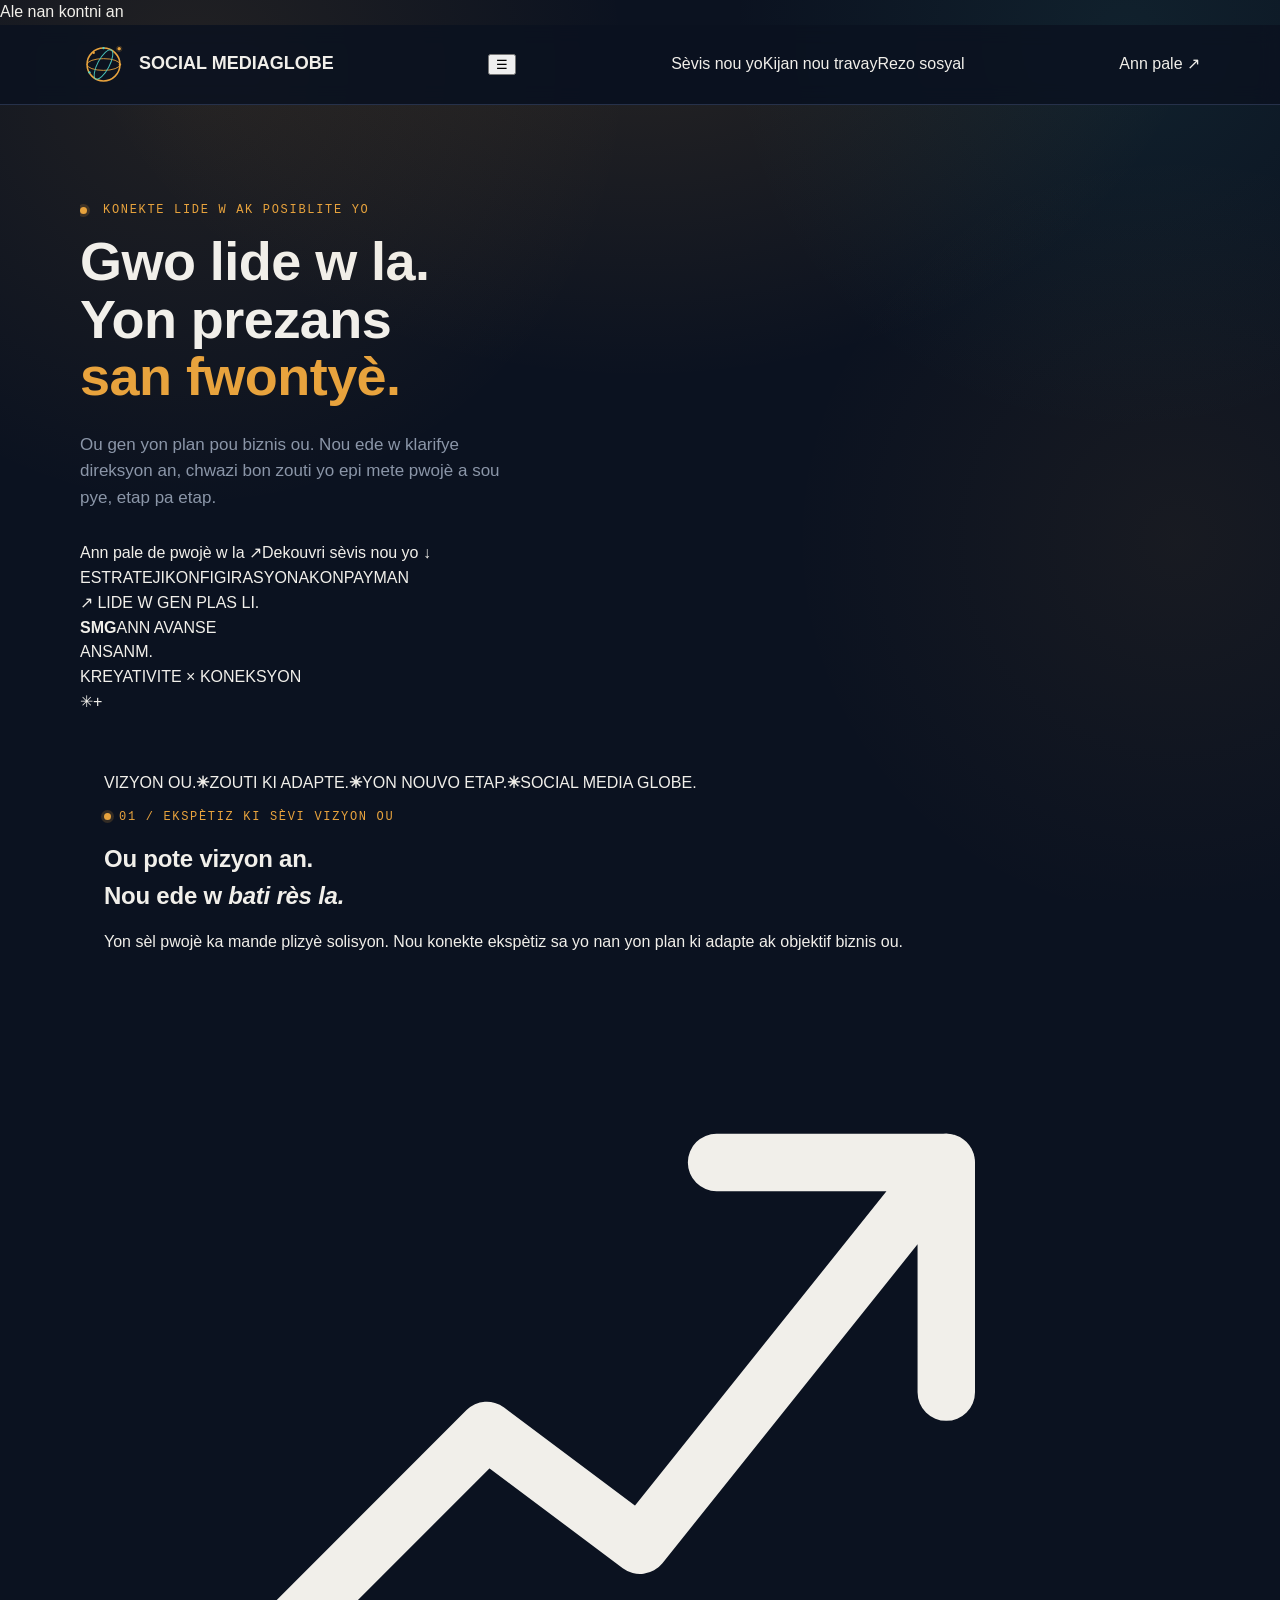
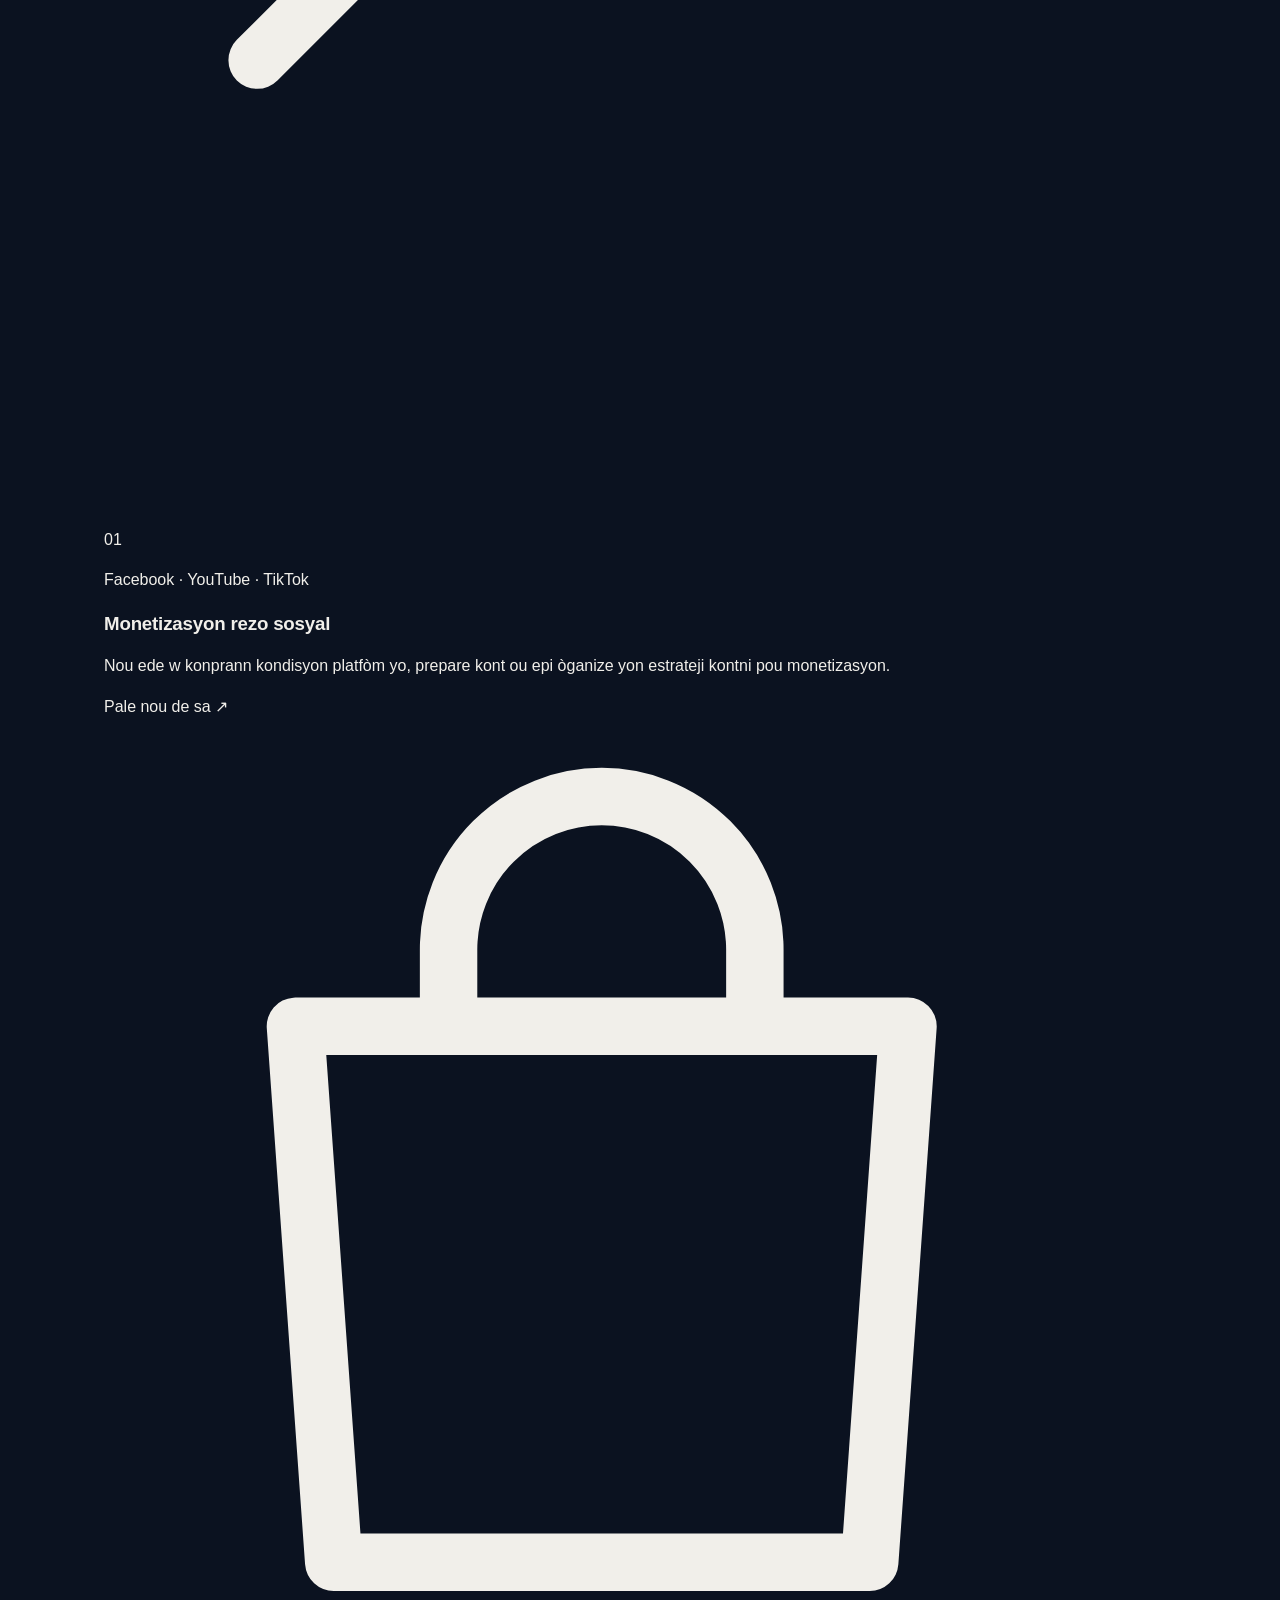
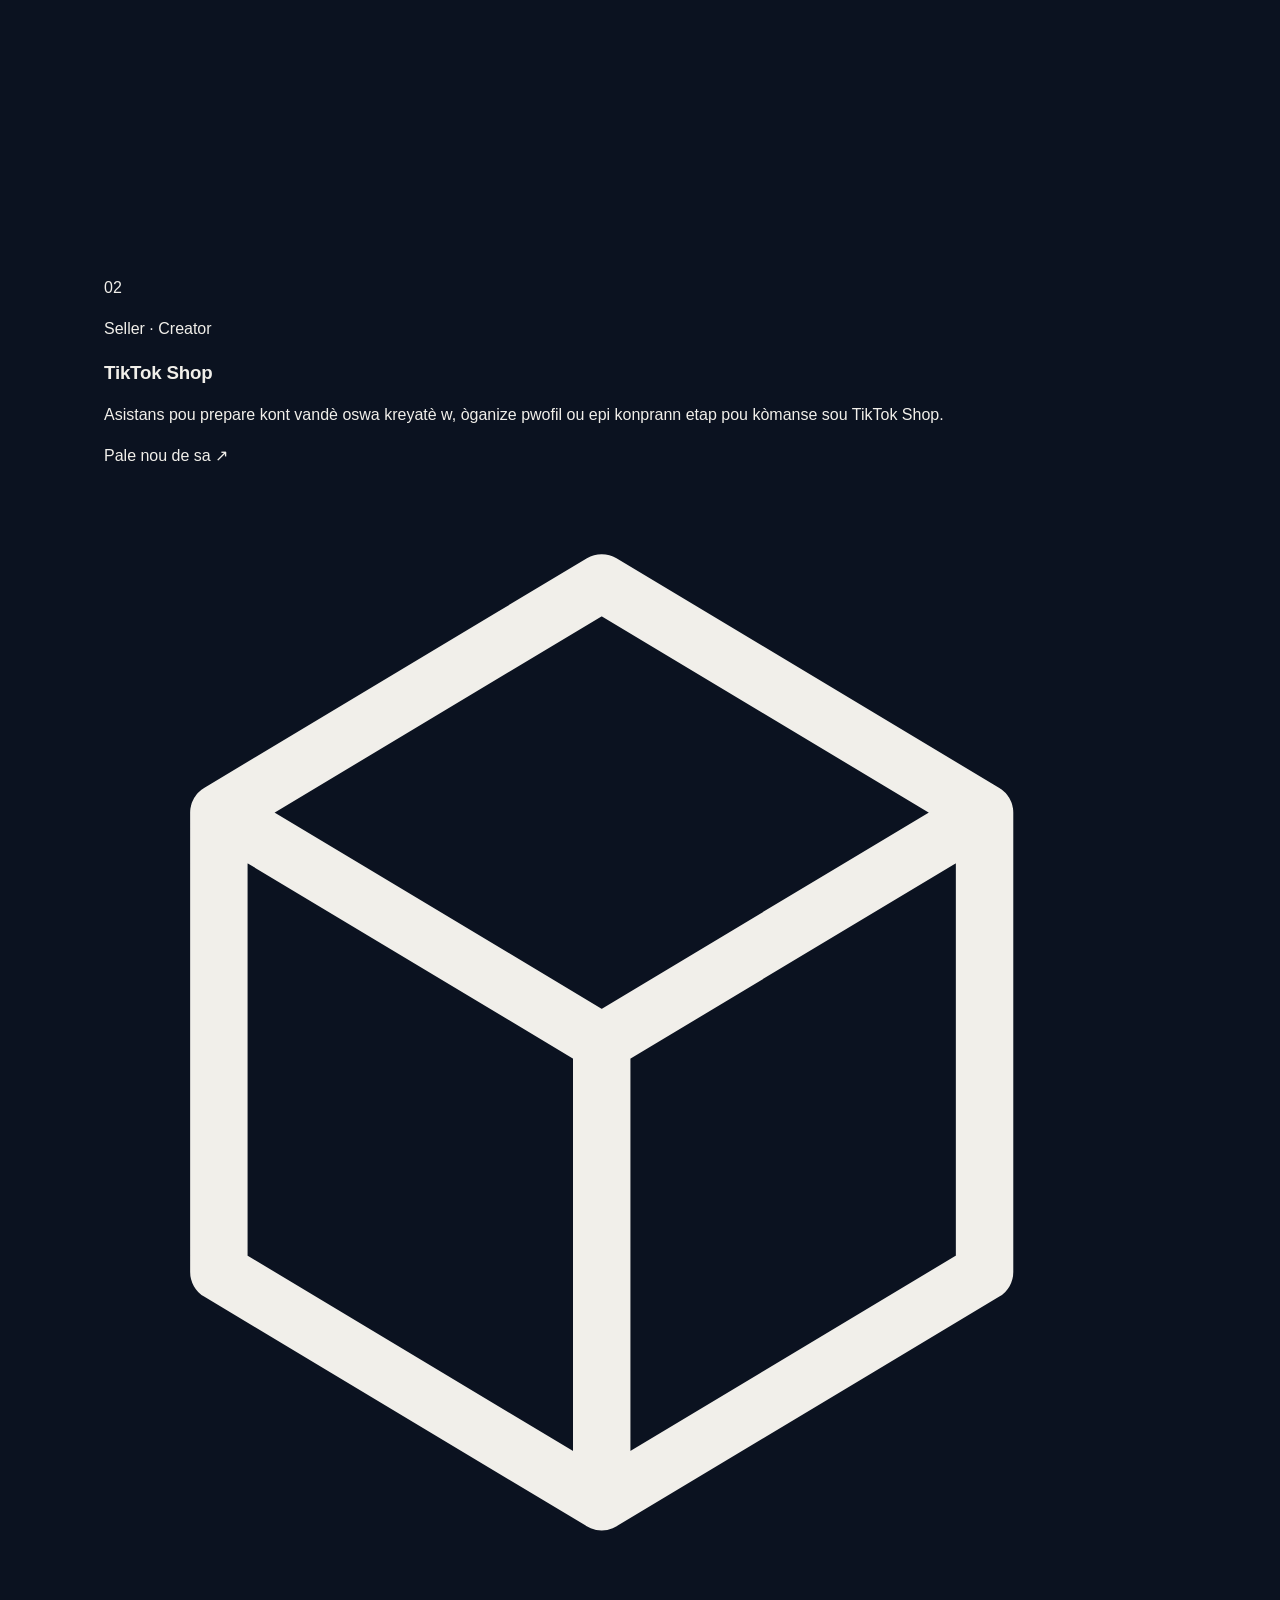
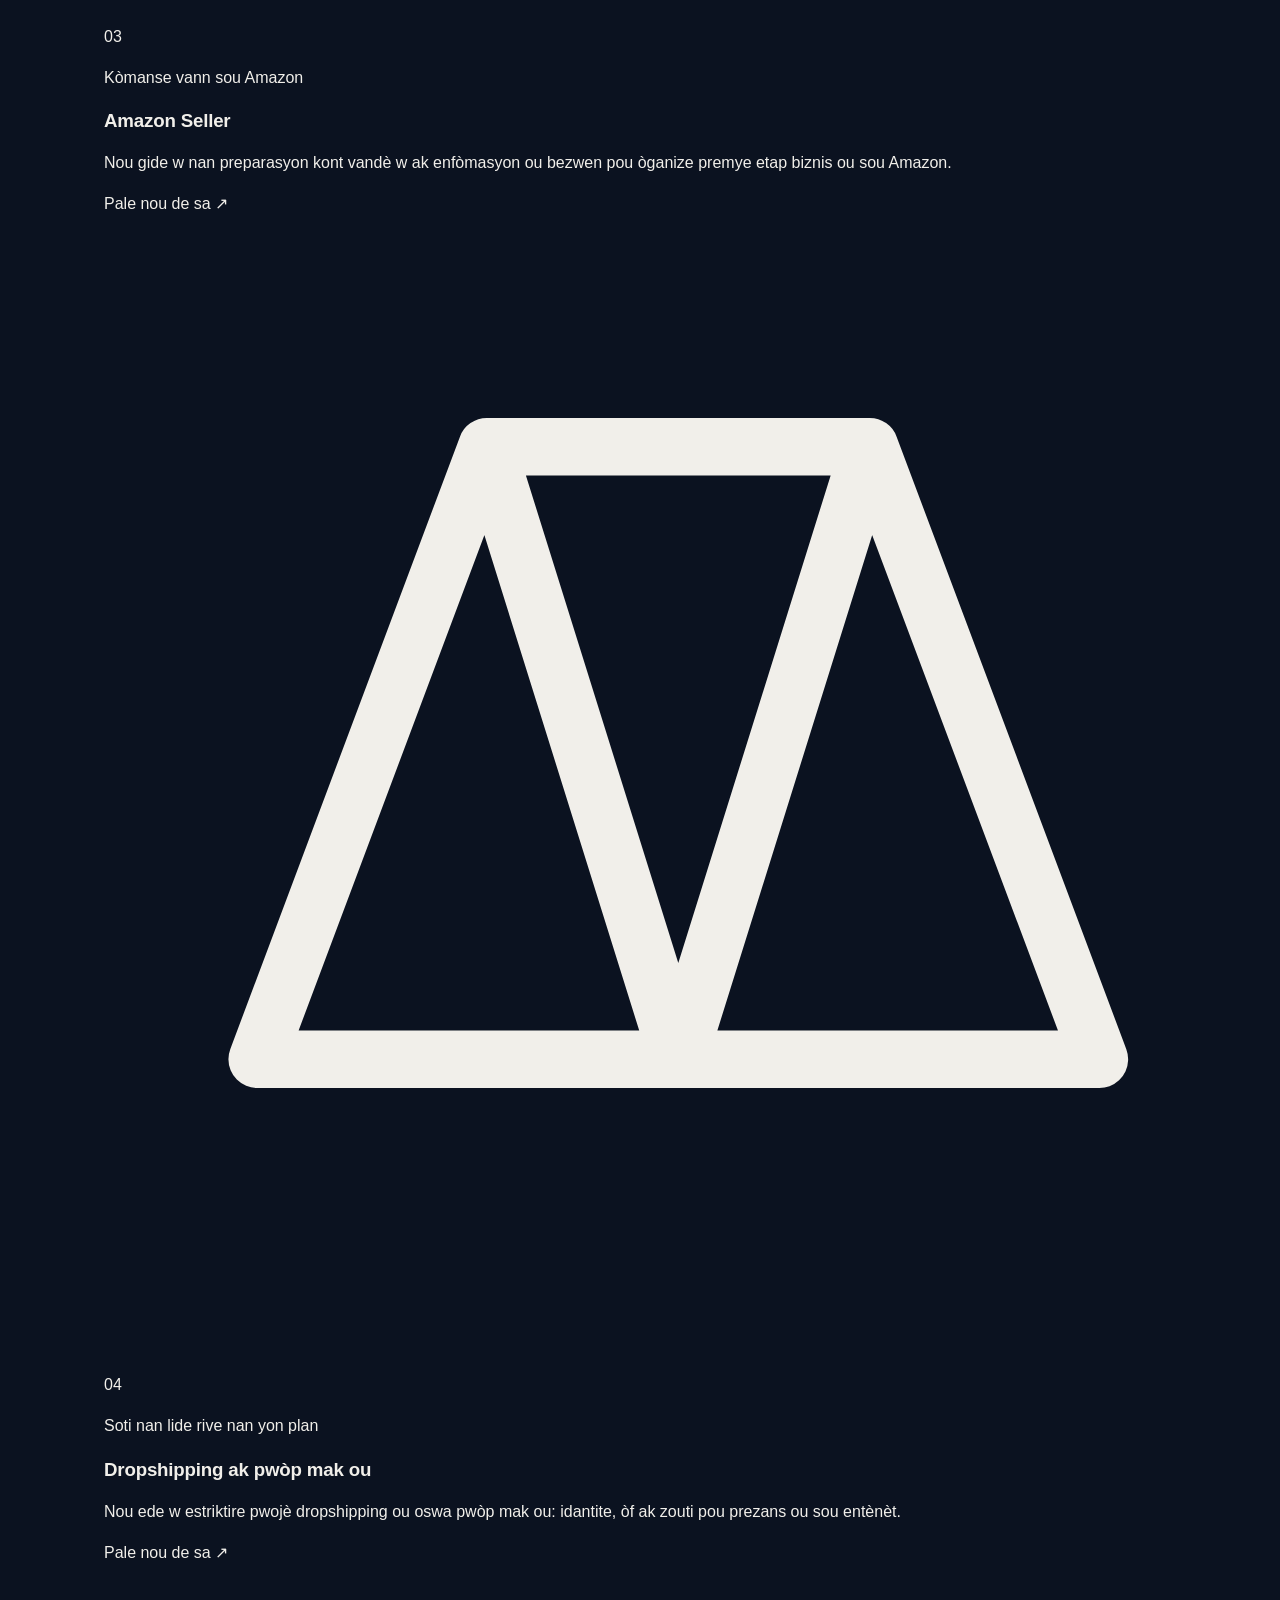
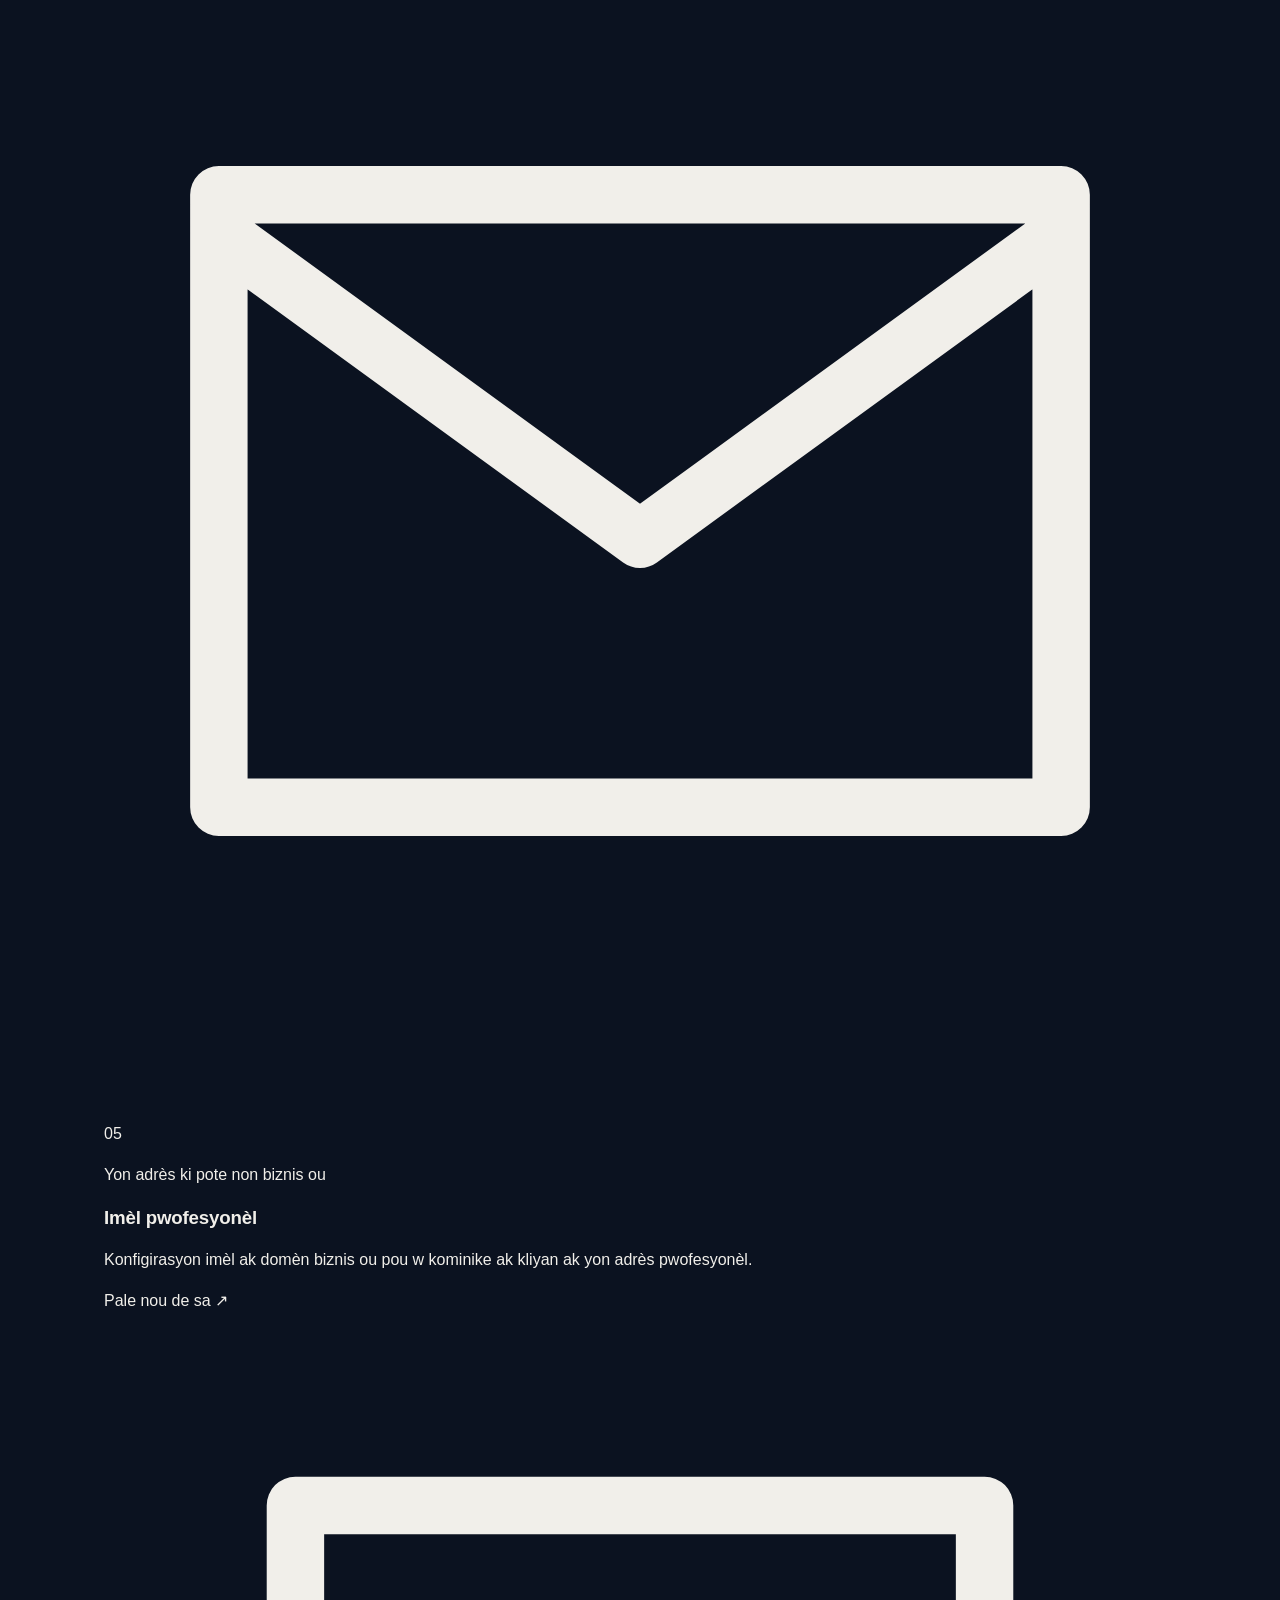
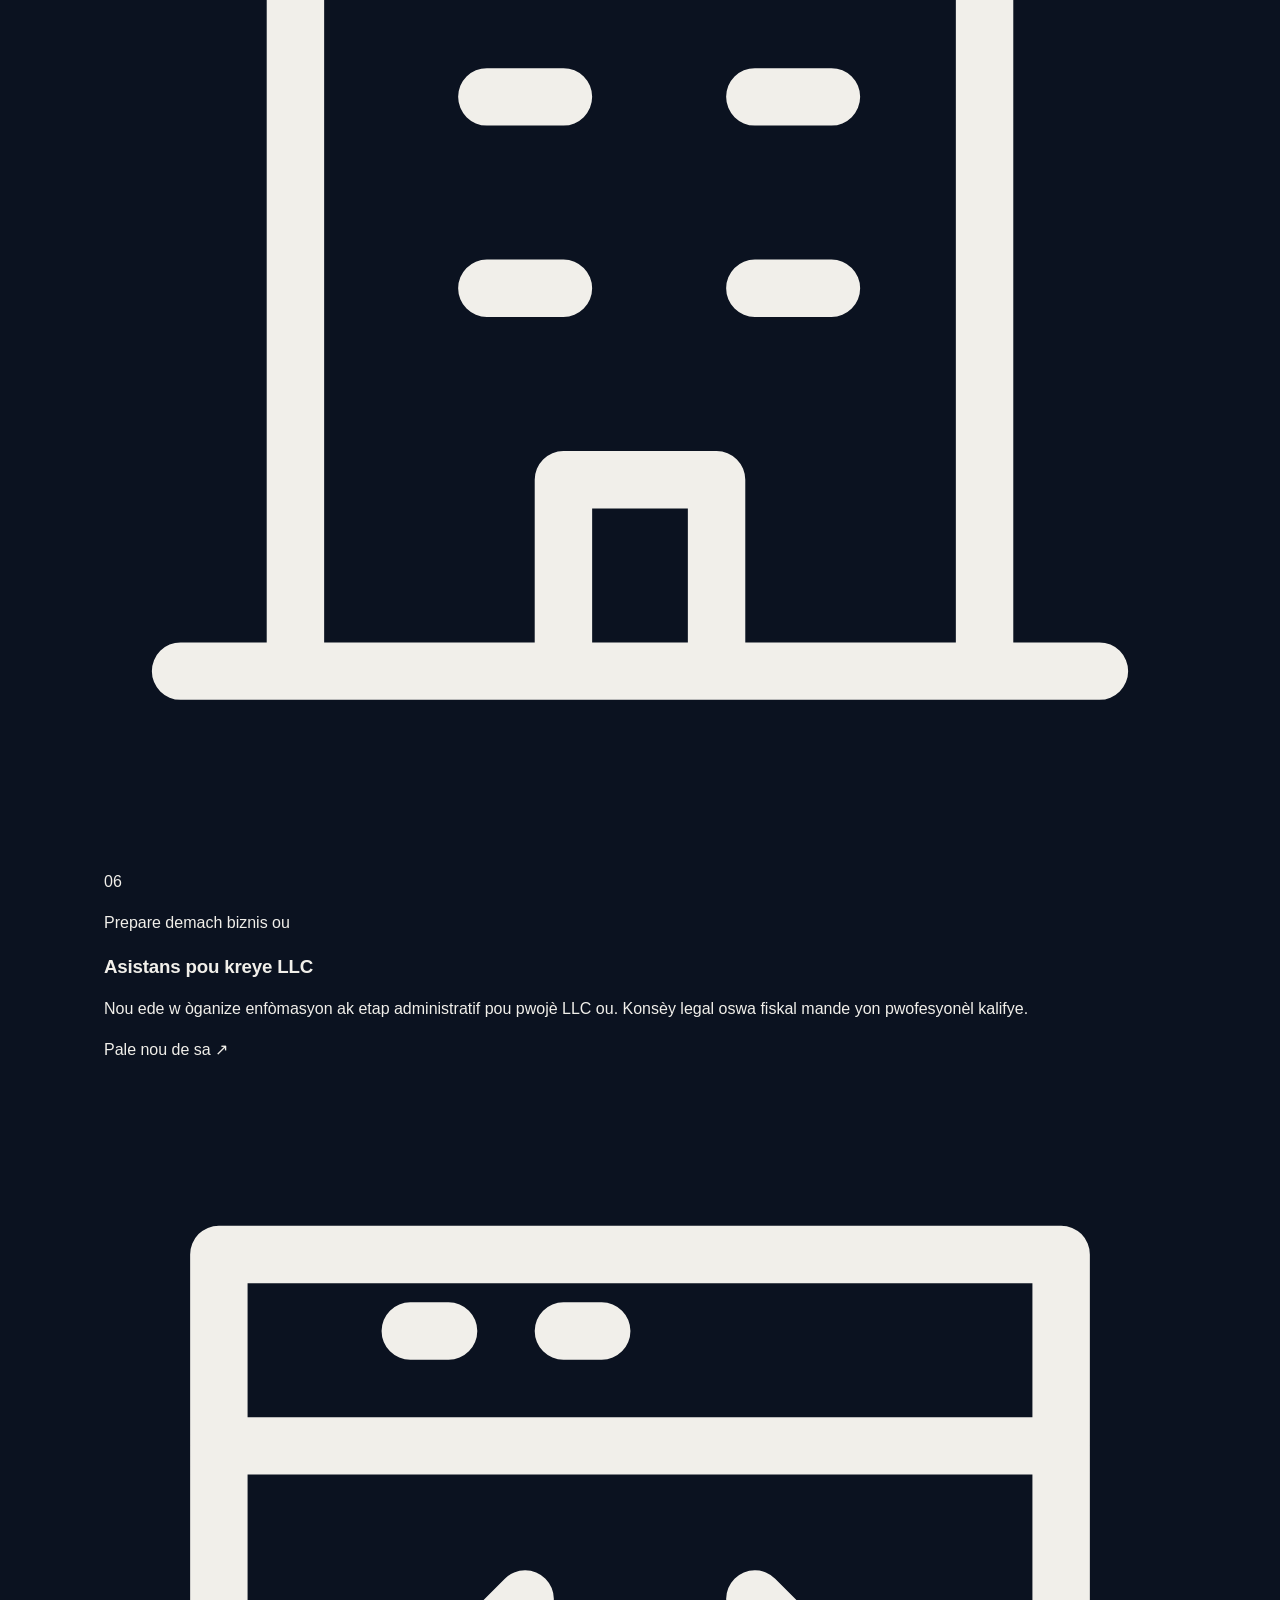
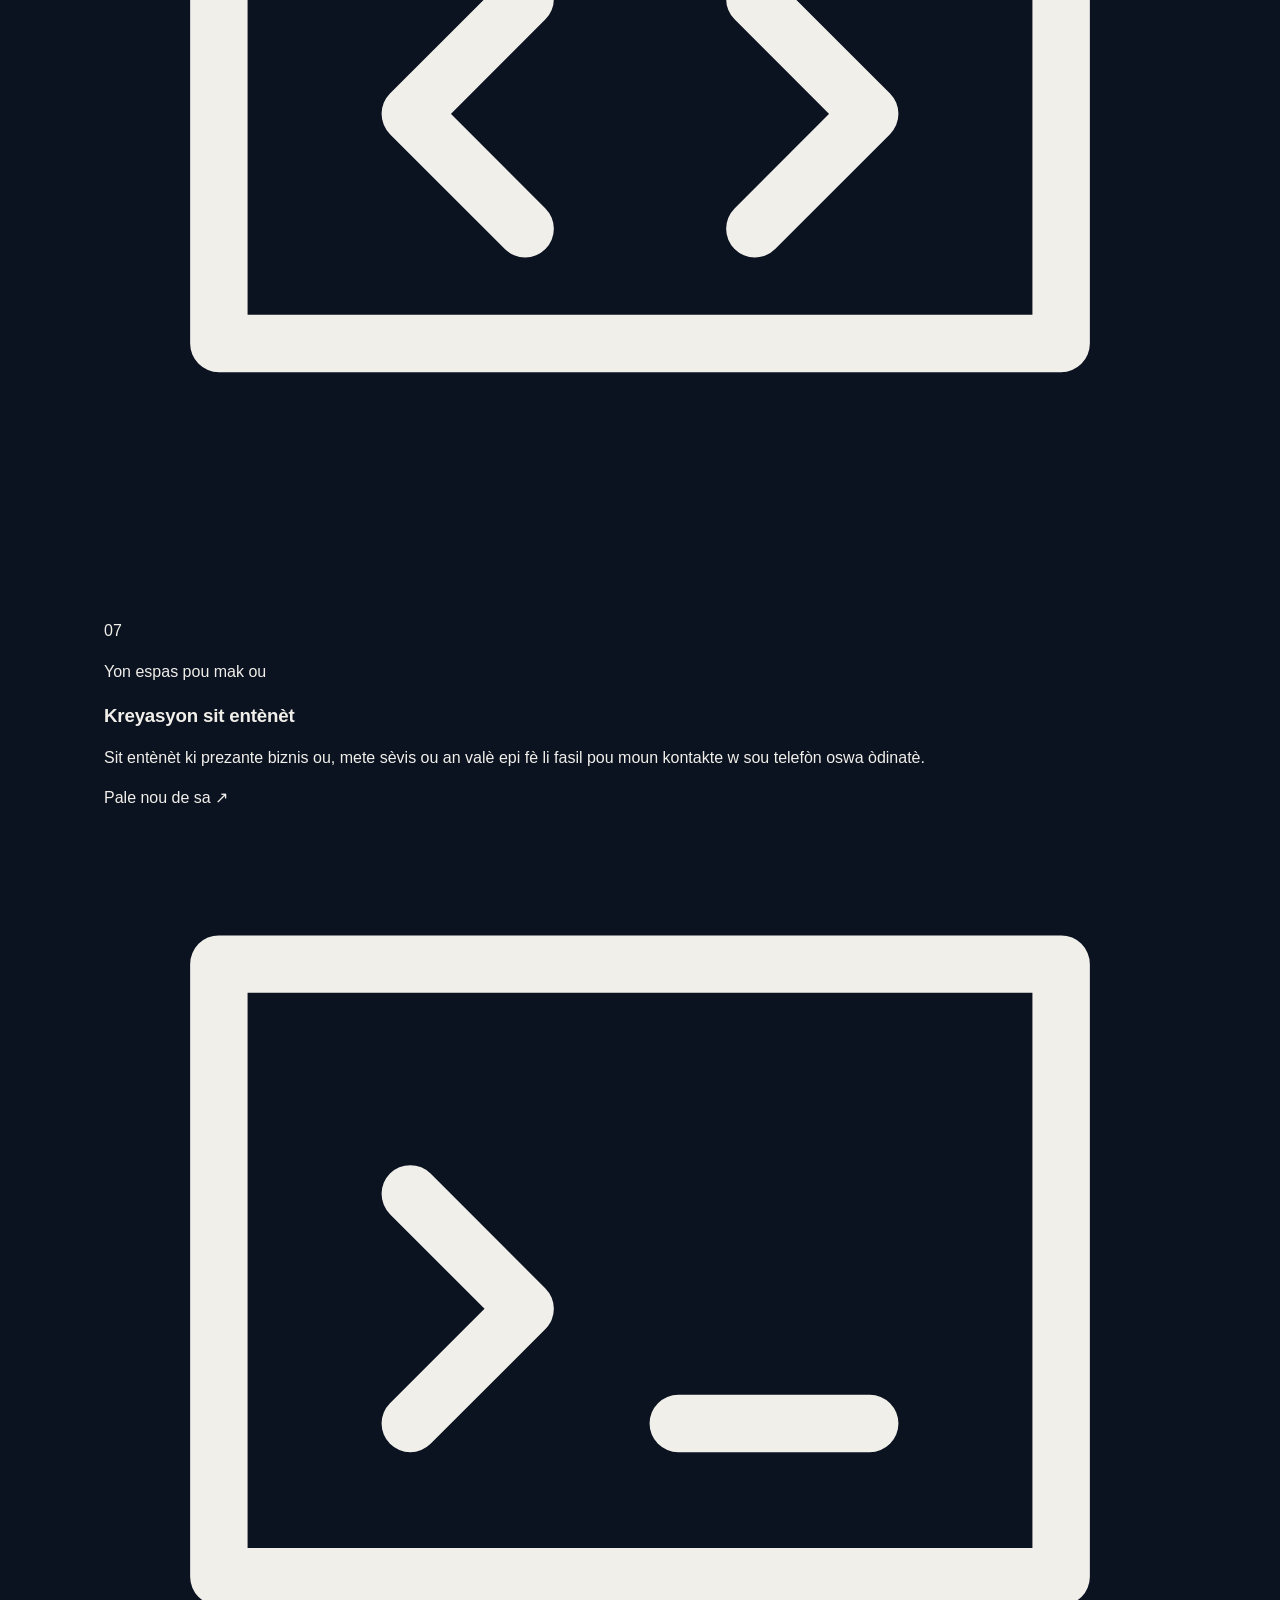
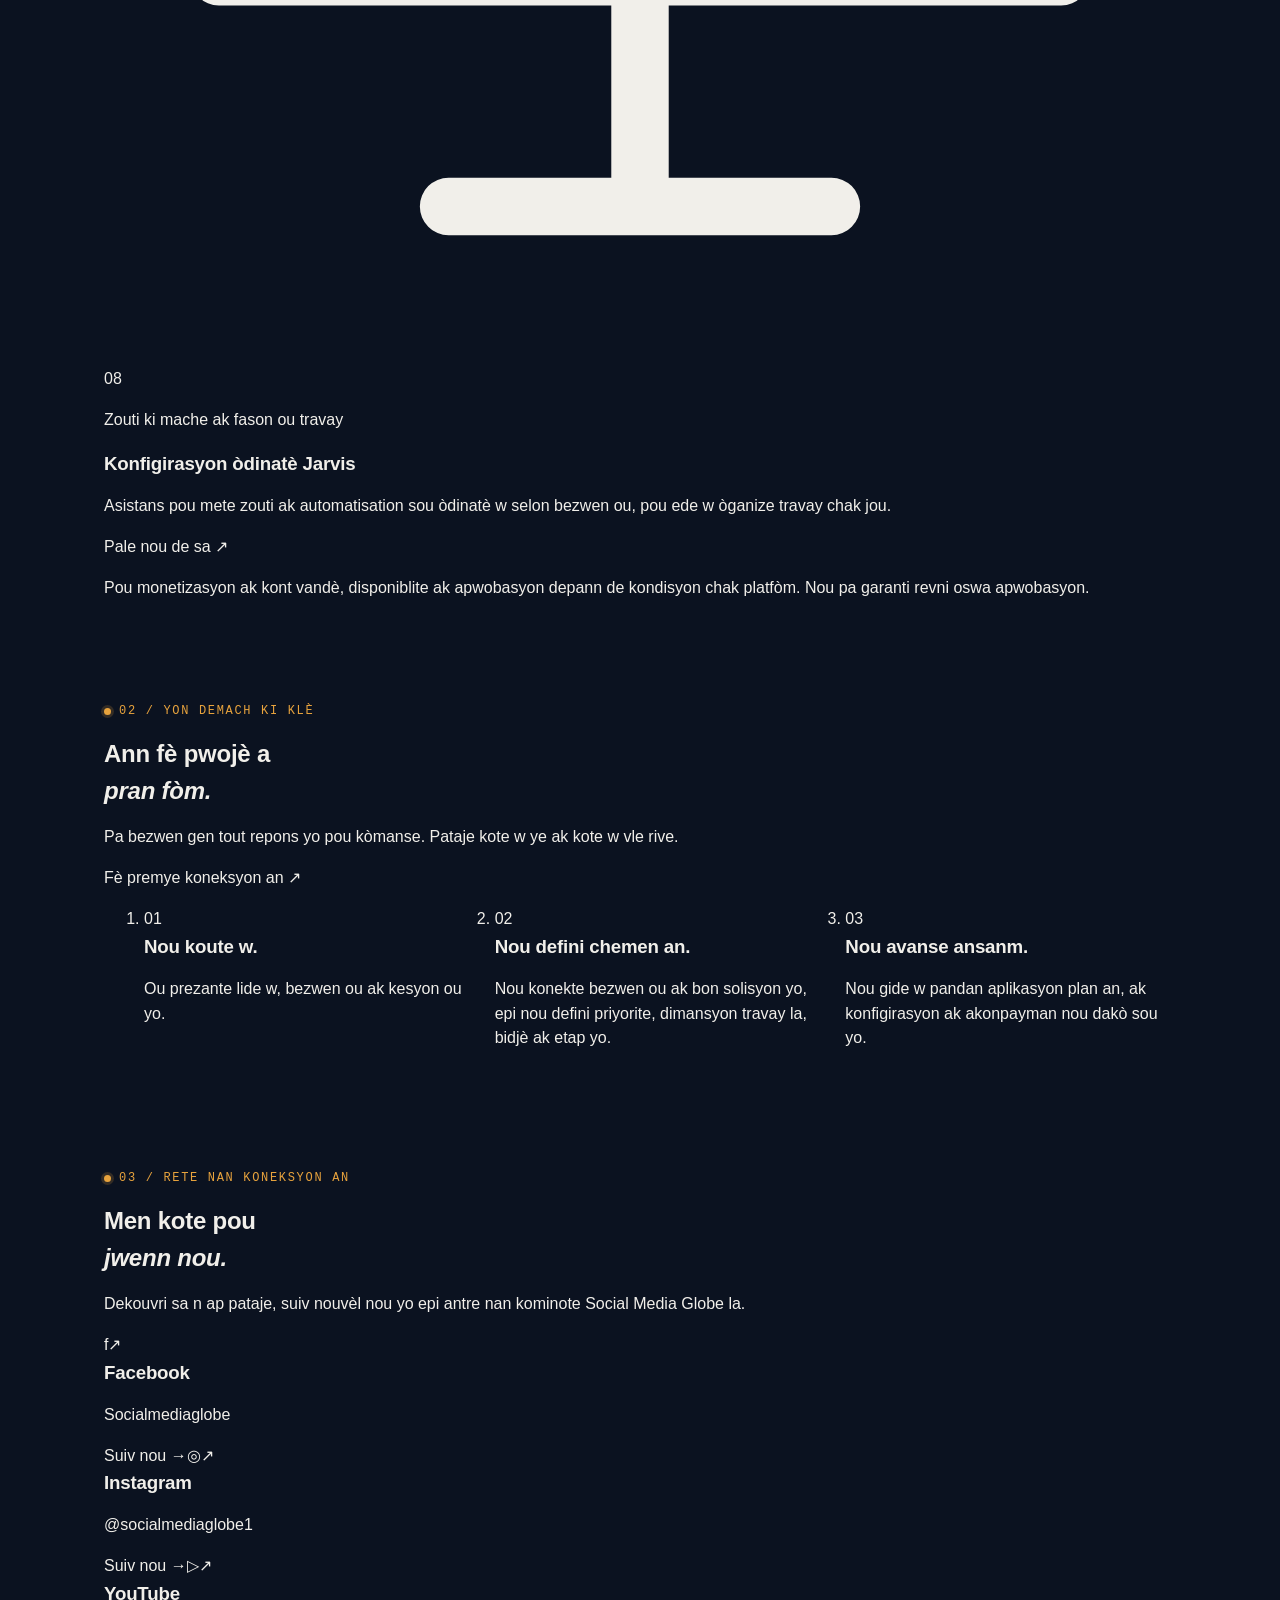
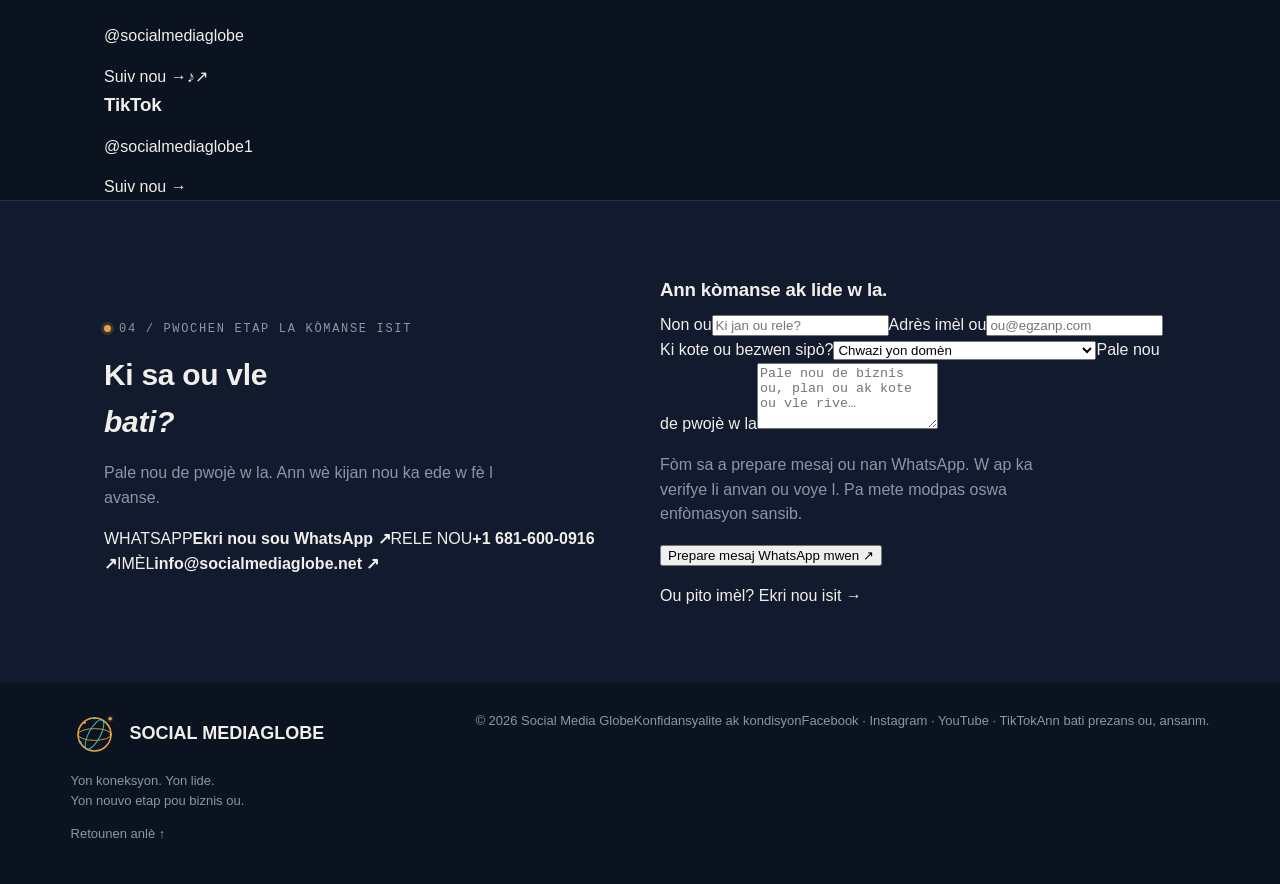
==== commit 0adddf83: "Rebuild agency website: index.html" ====
--- a/index.html
+++ b/index.html
@@ -1,447 +1,545 @@
-<!DOCTYPE html>
-<html lang="en">
-<head>
-<meta charset="UTF-8">
-<meta name="viewport" content="width=device-width, initial-scale=1.0">
-<title>Social Media Globe | Real Growth, Worldwide</title>
-<meta name="description" content="Websites, social media monetization, TikTok Shop setup, monetized accounts, and automated PC builds. Done by a real team, not bots.">
-
-<!--
-  ============================================================
-  Config lives in supabase-app.js (Supabase URL/key, PayPal
-  client-id, WhatsApp number, social links) — edit that one file
-  for anything that needs updating. See README.md for full setup.
-  ============================================================
--->
-
-<link rel="preconnect" href="https://fonts.googleapis.com">
-<link rel="preconnect" href="https://fonts.gstatic.com" crossorigin>
-<link href="https://fonts.googleapis.com/css2?family=Space+Grotesk:wght@500;600;700&family=Inter:wght@400;500;600;700&family=IBM+Plex+Mono:wght@400;500&display=swap" rel="stylesheet">
-<link rel="icon" type="image/x-icon" href="favicon.ico">
-<link rel="icon" type="image/png" sizes="32x32" href="logo/favicon-32.png">
-<link rel="icon" type="image/png" sizes="16x16" href="logo/favicon-16.png">
-<link rel="icon" type="image/svg+xml" href="logo/favicon-source.svg">
-<link rel="apple-touch-icon" sizes="180x180" href="logo/apple-touch-icon.png">
-<link rel="stylesheet" href="style.css">
-</head>
-<body>
-
-<header>
-  <div class="wrap nav">
-    <a href="#top" class="brand"><img src="logo/logo-icon.svg" alt="" class="brand-mark"> Social Media Globe</a>
-    <nav class="nav-links">
-      <a href="#services">Services</a>
-      <a href="#pricing-website">Websites</a>
-      <a href="#pricing-growth">Growth</a>
-      <a href="#pricing-shop">Shop</a>
-      <a href="#pricing-accounts">Accounts</a>
-      <a href="#pricing-jarvis">Jarvis</a>
-      <a href="#contact">Contact</a>
-      <a href="account.html">My Account</a>
-      <a href="https://wa.me/1XXXXXXXXXX?text=Hi%20Social%20Media%20Globe%2C%20I%27d%20like%20to%20know%20more" target="_blank" rel="noopener" class="btn btn-whatsapp nav-menu-whatsapp">WhatsApp Us</a>
-    </nav>
-    <div class="nav-cta">
-      <button class="btn btn-cart" id="cart-open" aria-label="Open cart">
-        🛒 <span class="cart-count" id="cart-count">0</span>
-      </button>
-      <a class="btn btn-whatsapp" href="https://wa.me/1XXXXXXXXXX?text=Hi%20Social%20Media%20Globe%2C%20I%27d%20like%20to%20know%20more" target="_blank" rel="noopener">WhatsApp Us</a>
-    </div>
-    <button class="nav-toggle" aria-label="Menu">☰</button>
-  </div>
-</header>
-
-<main id="top">
-
-  <!-- ============ HERO ============ -->
-  <section class="hero">
-    <div class="wrap hero-grid">
-      <div>
-        <div class="eyebrow">Worldwide team · Real people, real work</div>
-        <h1>We grow accounts <em>ourselves</em>,<br>we don't rent you bots.</h1>
-        <p class="lede">Websites, social media monetization, TikTok Shop setup, ready-made monetized accounts, and automated "Jarvis" PC builds, delivered by a real team that actually does the work, not a script.</p>
-        <div class="hero-ctas">
-          <a href="#services" class="btn btn-primary">See Packages &amp; Pricing</a>
-          <a href="https://wa.me/1XXXXXXXXXX?text=Hi%20Social%20Media%20Globe%2C%20I%27d%20like%20to%20know%20more" target="_blank" rel="noopener" class="btn btn-ghost">Talk to Us on WhatsApp</a>
-        </div>
-        <div class="hero-note">No bots, no fake panels. <b>Every view, follow, and watch-hour comes from our own team.</b></div>
+<!doctype html>
+<html lang="ht">
+  <head>
+    <meta charset="utf-8" />
+    <meta name="viewport" content="width=device-width,initial-scale=1" />
+    <meta name="theme-color" content="#0c100e" />
+    <title>Ann bati prezans ou sou entènèt | Social Media Globe</title>
+    <meta
+      name="description"
+      content="Asistans pou monetizasyon rezo sosyal, TikTok Shop, Amazon Seller, pwòp mak ou, imèl pwofesyonèl, LLC, sit entènèt ak òdinatè Jarvis."
+    />
+    <link rel="icon" href="logo/favicon-source.svg" type="image/svg+xml" />
+    <link rel="stylesheet" href="style.css?v=20261017" />
+    <script src="script.js?v=20261017" defer></script>
+  </head>
+  <body id="top">
+    <a class="skip" href="#main">Ale nan kontni an</a>
+    <header class="header">
+      <div class="wrap nav">
+        <a
+          class="brand"
+          href="index.html"
+          aria-label="Social Media Globe — Akèy"
+          ><img src="logo-icon.svg" width="47" height="47" alt="" /><span
+            >SOCIAL MEDIA<span class="brand-second">GLOBE</span></span
+          ></a
+        ><button
+          class="menu-toggle"
+          aria-label="Louvri meni an"
+          aria-expanded="false"
+          aria-controls="navigation"
+        >
+          ☰
+        </button>
+        <nav id="navigation" aria-label="Navigasyon prensipal">
+          <a href="index.html#services">Sèvis nou yo</a
+          ><a href="index.html#approach">Kijan nou travay</a
+          ><a href="index.html#social">Rezo sosyal</a>
+        </nav>
+        <a class="button nav-button" href="index.html#contact"
+          >Ann pale <span>↗</span></a
+        >
       </div>
-
-      <div class="feed" aria-hidden="true">
-        <div class="feed-head">
-          <span>Live activity</span>
-          <span class="live"><span class="pulse"></span> team online</span>
-        </div>
-        <div class="feed-body">
-          <div class="feed-list" id="feed-list"></div>
+    </header>
+    <main id="main">
+      <section class="hero wrap">
+        <div class="hero-copy">
+          <p class="eyebrow">
+            <span class="tiny-dot"></span> KONEKTE LIDE W AK POSIBLITE YO
+          </p>
+          <h1>Gwo lide w la.<br />Yon prezans<br /><em>san fwontyè.</em></h1>
+          <p class="lede">
+            Ou gen yon plan pou biznis ou. Nou ede w klarifye direksyon an,
+            chwazi bon zouti yo epi mete pwojè a sou pye, etap pa etap.
+          </p>
+          <div class="actions">
+            <a class="button primary" href="#contact"
+              >Ann pale de pwojè w la <span>↗</span></a
+            ><a class="text-link" href="#services"
+              >Dekouvri sèvis nou yo <span>↓</span></a
+            >
+          </div>
+          <div class="hero-caption">
+            <span>ESTRATEJI</span><i></i><span>KONFIGIRASYON</span><i></i
+            ><span>AKONPAYMAN</span>
+          </div>
+        </div>
+        <div class="hero-art" aria-hidden="true">
+          <div class="orbit orbit-one"></div>
+          <div class="orbit orbit-two"></div>
+          <div class="globe">
+            <div class="globe-longitude l1"></div>
+            <div class="globe-longitude l2"></div>
+            <div class="globe-latitude a1"></div>
+            <div class="globe-latitude a2"></div>
+            <div class="globe-latitude a3"></div>
+            <div class="globe-equator"></div>
+          </div>
+          <div class="art-label label-one">
+            <span>↗</span> LIDE W GEN PLAS LI.
+          </div>
+          <div class="art-label label-two">
+            <b>SMG</b><span>ANN AVANSE<br />ANSANM.</span>
+          </div>
+          <div class="art-coordinate">KREYATIVITE × KONEKSYON</div>
+          <span class="star star-one">✳</span
+          ><span class="star star-two">+</span>
+        </div>
+      </section>
+      <div class="ticker">
+        <div class="wrap">
+          <span>VIZYON OU.</span><b>✳</b><span>ZOUTI KI ADAPTE.</span><b>✳</b
+          ><span>YON NOUVO ETAP.</span><b>✳</b><span>SOCIAL MEDIA GLOBE.</span>
         </div>
       </div>
-    </div>
-  </section>
-
-  <!-- ============ TRUST BAND ============ -->
-  <div class="trust">
-    <div class="wrap trust-grid">
-      <p class="trust-lead"><b>Zero bots, ever.</b> Our team personally handles every growth job, which is why it's priced per result, not per thousand fake clicks.</p>
-      <div class="stat"><b>5</b><span>Core services</span></div>
-      <div class="stat"><b>1x</b><span>Fee for websites, free hosting for life</span></div>
-      <div class="stat"><b>Live</b><span>Guided setup calls for TikTok Shop</span></div>
-    </div>
-  </div>
-
-  <!-- ============ SERVICES OVERVIEW ============ -->
-  <section id="services">
-    <div class="wrap">
-      <div class="section-head">
-        <div class="eyebrow">What we do</div>
-        <h2>Five ways we help you grow online</h2>
-        <p>Pick one service or stack them. Most clients start with a website, then move into growth and monetization.</p>
+      <section class="section wrap" id="services">
+        <div class="section-heading">
+          <div>
+            <p class="eyebrow">01 / EKSPÈTIZ KI SÈVI VIZYON OU</p>
+            <h2>Ou pote vizyon an.<br />Nou ede w <em>bati rès la.</em></h2>
+          </div>
+          <p>
+            Yon sèl pwojè ka mande plizyè solisyon. Nou konekte ekspètiz sa yo
+            nan yon plan ki adapte ak objektif biznis ou.
+          </p>
+        </div>
+        <div class="services">
+          <article class="service">
+            <div class="service-top">
+              <svg
+                viewBox="0 0 28 30"
+                fill="none"
+                stroke="currentColor"
+                stroke-width="1.5"
+                stroke-linecap="round"
+                stroke-linejoin="round"
+                aria-hidden="true"
+              >
+                <path d="M 4 18 L 10 12 L 14 15 L 22 5 M 16 5 H 22 V 11" /></svg
+              ><span>01</span>
+            </div>
+            <p class="service-category">Facebook · YouTube · TikTok</p>
+            <h3>Monetizasyon rezo sosyal</h3>
+            <p>
+              Nou ede w konprann kondisyon platfòm yo, prepare kont ou epi
+              òganize yon estrateji kontni pou monetizasyon.
+            </p>
+            <a href="#contact" data-service="Monetizasyon rezo sosyal"
+              >Pale nou de sa <span>↗</span></a
+            >
+          </article>
+          <article class="service">
+            <div class="service-top">
+              <svg
+                viewBox="0 0 28 30"
+                fill="none"
+                stroke="currentColor"
+                stroke-width="1.5"
+                stroke-linecap="round"
+                stroke-linejoin="round"
+                aria-hidden="true"
+              >
+                <path
+                  d="M 5 8 H 21 L 20 22 H 6 Z M 9 8 V 6 A 4 4 0 0 1 17 6 V 8"
+                /></svg
+              ><span>02</span>
+            </div>
+            <p class="service-category">Seller · Creator</p>
+            <h3>TikTok Shop</h3>
+            <p>
+              Asistans pou prepare kont vandè oswa kreyatè w, òganize pwofil ou
+              epi konprann etap pou kòmanse sou TikTok Shop.
+            </p>
+            <a href="#contact" data-service="TikTok Shop"
+              >Pale nou de sa <span>↗</span></a
+            >
+          </article>
+          <article class="service">
+            <div class="service-top">
+              <svg
+                viewBox="0 0 28 30"
+                fill="none"
+                stroke="currentColor"
+                stroke-width="1.5"
+                stroke-linecap="round"
+                stroke-linejoin="round"
+                aria-hidden="true"
+              >
+                <path
+                  d="M 3 9 L 13 3 L 23 9 V 21 L 13 27 L 3 21 Z M 3 9 L 13 15 L 23 9 M 13 15 V 27"
+                /></svg
+              ><span>03</span>
+            </div>
+            <p class="service-category">Kòmanse vann sou Amazon</p>
+            <h3>Amazon Seller</h3>
+            <p>
+              Nou gide w nan preparasyon kont vandè w ak enfòmasyon ou bezwen
+              pou òganize premye etap biznis ou sou Amazon.
+            </p>
+            <a href="#contact" data-service="Amazon Seller"
+              >Pale nou de sa <span>↗</span></a
+            >
+          </article>
+          <article class="service">
+            <div class="service-top">
+              <svg
+                viewBox="0 0 28 30"
+                fill="none"
+                stroke="currentColor"
+                stroke-width="1.5"
+                stroke-linecap="round"
+                stroke-linejoin="round"
+                aria-hidden="true"
+              >
+                <path
+                  d="M 4 22 L 10 6 H 20 L 26 22 Z M 10 6 L 15 22 L 20 6"
+                /></svg
+              ><span>04</span>
+            </div>
+            <p class="service-category">Soti nan lide rive nan yon plan</p>
+            <h3>Dropshipping ak pwòp mak ou</h3>
+            <p>
+              Nou ede w estriktire pwojè dropshipping ou oswa pwòp mak ou:
+              idantite, òf ak zouti pou prezans ou sou entènèt.
+            </p>
+            <a href="#contact" data-service="Dropshipping ak pwòp mak ou"
+              >Pale nou de sa <span>↗</span></a
+            >
+          </article>
+          <article class="service">
+            <div class="service-top">
+              <svg
+                viewBox="0 0 28 30"
+                fill="none"
+                stroke="currentColor"
+                stroke-width="1.5"
+                stroke-linecap="round"
+                stroke-linejoin="round"
+                aria-hidden="true"
+              >
+                <path d="M 3 6 H 25 V 22 H 3 Z M 3 7 L 14 15 L 25 7" /></svg
+              ><span>05</span>
+            </div>
+            <p class="service-category">Yon adrès ki pote non biznis ou</p>
+            <h3>Imèl pwofesyonèl</h3>
+            <p>
+              Konfigirasyon imèl ak domèn biznis ou pou w kominike ak kliyan ak
+              yon adrès pwofesyonèl.
+            </p>
+            <a href="#contact" data-service="Imèl pwofesyonèl"
+              >Pale nou de sa <span>↗</span></a
+            >
+          </article>
+          <article class="service">
+            <div class="service-top">
+              <svg
+                viewBox="0 0 28 30"
+                fill="none"
+                stroke="currentColor"
+                stroke-width="1.5"
+                stroke-linecap="round"
+                stroke-linejoin="round"
+                aria-hidden="true"
+              >
+                <path
+                  d="M 5 25 V 5 H 23 V 25 M 2 25 H 26 M 10 10 H 12 M 17 10 H 19 M 10 15 H 12 M 17 15 H 19 M 12 25 V 20 H 16 V 25"
+                /></svg
+              ><span>06</span>
+            </div>
+            <p class="service-category">Prepare demach biznis ou</p>
+            <h3>Asistans pou kreye LLC</h3>
+            <p>
+              Nou ede w òganize enfòmasyon ak etap administratif pou pwojè LLC
+              ou. Konsèy legal oswa fiskal mande yon pwofesyonèl kalifye.
+            </p>
+            <a href="#contact" data-service="Asistans pou kreye LLC"
+              >Pale nou de sa <span>↗</span></a
+            >
+          </article>
+          <article class="service">
+            <div class="service-top">
+              <svg
+                viewBox="0 0 28 30"
+                fill="none"
+                stroke="currentColor"
+                stroke-width="1.5"
+                stroke-linecap="round"
+                stroke-linejoin="round"
+                aria-hidden="true"
+              >
+                <path
+                  d="M 3 5 H 25 V 23 H 3 Z M 3 10 H 25 M 8 7 H 9 M 12 7 H 13 M 11 14 L 8 17 L 11 20 M 17 14 L 20 17 L 17 20"
+                /></svg
+              ><span>07</span>
+            </div>
+            <p class="service-category">Yon espas pou mak ou</p>
+            <h3>Kreyasyon sit entènèt</h3>
+            <p>
+              Sit entènèt ki prezante biznis ou, mete sèvis ou an valè epi fè li
+              fasil pou moun kontakte w sou telefòn oswa òdinatè.
+            </p>
+            <a href="#contact" data-service="Kreyasyon sit entènèt"
+              >Pale nou de sa <span>↗</span></a
+            >
+          </article>
+          <article class="service">
+            <div class="service-top">
+              <svg
+                viewBox="0 0 28 30"
+                fill="none"
+                stroke="currentColor"
+                stroke-width="1.5"
+                stroke-linecap="round"
+                stroke-linejoin="round"
+                aria-hidden="true"
+              >
+                <path
+                  d="M 3 4 H 25 V 20 H 3 Z M 9 26 H 19 M 14 20 V 26 M 8 10 L 11 13 L 8 16 M 15 16 H 20"
+                /></svg
+              ><span>08</span>
+            </div>
+            <p class="service-category">Zouti ki mache ak fason ou travay</p>
+            <h3>Konfigirasyon òdinatè Jarvis</h3>
+            <p>
+              Asistans pou mete zouti ak automatisation sou òdinatè w selon
+              bezwen ou, pou ede w òganize travay chak jou.
+            </p>
+            <a href="#contact" data-service="Konfigirasyon òdinatè Jarvis"
+              >Pale nou de sa <span>↗</span></a
+            >
+          </article>
+        </div>
+        <p class="service-note">
+          Pou monetizasyon ak kont vandè, disponiblite ak apwobasyon depann de
+          kondisyon chak platfòm. Nou pa garanti revni oswa apwobasyon.
+        </p>
+      </section>
+      <section class="approach section" id="approach">
+        <div class="wrap approach-grid">
+          <div>
+            <p class="eyebrow">02 / YON DEMACH KI KLÈ</p>
+            <h2>Ann fè pwojè a<br /><em>pran fòm.</em></h2>
+            <p class="lede">
+              Pa bezwen gen tout repons yo pou kòmanse. Pataje kote w ye ak kote
+              w vle rive.
+            </p>
+            <a class="text-link" href="#contact">Fè premye koneksyon an ↗</a>
+          </div>
+          <ol class="steps">
+            <li>
+              <span>01</span>
+              <div>
+                <h3>Nou koute w.</h3>
+                <p>Ou prezante lide w, bezwen ou ak kesyon ou yo.</p>
+              </div>
+            </li>
+            <li>
+              <span>02</span>
+              <div>
+                <h3>Nou defini chemen an.</h3>
+                <p>
+                  Nou konekte bezwen ou ak bon solisyon yo, epi nou defini
+                  priyorite, dimansyon travay la, bidjè ak etap yo.
+                </p>
+              </div>
+            </li>
+            <li>
+              <span>03</span>
+              <div>
+                <h3>Nou avanse ansanm.</h3>
+                <p>
+                  Nou gide w pandan aplikasyon plan an, ak konfigirasyon ak
+                  akonpayman nou dakò sou yo.
+                </p>
+              </div>
+            </li>
+          </ol>
+        </div>
+      </section>
+      <section class="section wrap" id="social">
+        <div class="section-heading">
+          <div>
+            <p class="eyebrow">03 / RETE NAN KONEKSYON AN</p>
+            <h2>Men kote pou<br /><em>jwenn nou.</em></h2>
+          </div>
+          <p>
+            Dekouvri sa n ap pataje, suiv nouvèl nou yo epi antre nan kominote
+            Social Media Globe la.
+          </p>
+        </div>
+        <div class="social-grid">
+          <a
+            class="social-card facebook"
+            href="https://www.facebook.com/people/Socialmediaglobe/61588999744707/"
+            target="_blank"
+            rel="noopener noreferrer"
+            aria-label="Suiv nou sou Facebook (louvri nan yon nouvo onglet)"
+            ><span class="social-symbol" aria-hidden="true">f</span
+            ><span class="social-arrow">↗</span>
+            <h3>Facebook</h3>
+            <p>Socialmediaglobe</p>
+            <span class="social-follow">Suiv nou →</span></a
+          ><a
+            class="social-card instagram"
+            href="https://www.instagram.com/socialmediaglobe1"
+            target="_blank"
+            rel="noopener noreferrer"
+            aria-label="Suiv nou sou Instagram (louvri nan yon nouvo onglet)"
+            ><span class="social-symbol" aria-hidden="true">◎</span
+            ><span class="social-arrow">↗</span>
+            <h3>Instagram</h3>
+            <p>@socialmediaglobe1</p>
+            <span class="social-follow">Suiv nou →</span></a
+          ><a
+            class="social-card youtube"
+            href="https://www.youtube.com/@socialmediaglobe"
+            target="_blank"
+            rel="noopener noreferrer"
+            aria-label="Suiv nou sou YouTube (louvri nan yon nouvo onglet)"
+            ><span class="social-symbol" aria-hidden="true">▷</span
+            ><span class="social-arrow">↗</span>
+            <h3>YouTube</h3>
+            <p>@socialmediaglobe</p>
+            <span class="social-follow">Suiv nou →</span></a
+          ><a
+            class="social-card tiktok"
+            href="https://www.tiktok.com/@socialmediaglobe1"
+            target="_blank"
+            rel="noopener noreferrer"
+            aria-label="Suiv nou sou TikTok (louvri nan yon nouvo onglet)"
+            ><span class="social-symbol" aria-hidden="true">♪</span
+            ><span class="social-arrow">↗</span>
+            <h3>TikTok</h3>
+            <p>@socialmediaglobe1</p>
+            <span class="social-follow">Suiv nou →</span></a
+          >
+        </div>
+      </section>
+      <section class="section contact" id="contact">
+        <div class="wrap contact-grid">
+          <div>
+            <p class="eyebrow">04 / PWOCHEN ETAP LA KÒMANSE ISIT</p>
+            <h2>Ki sa ou vle<br /><em>bati?</em></h2>
+            <p class="lede">
+              Pale nou de pwojè w la. Ann wè kijan nou ka ede w fè l avanse.
+            </p>
+            <div class="contact-links">
+              <a
+                href="https://wa.me/16816000916"
+                target="_blank"
+                rel="noopener noreferrer"
+                ><span>WHATSAPP</span><b>Ekri nou sou WhatsApp ↗</b></a
+              ><a href="tel:+16816000916"
+                ><span>RELE NOU</span><b>+1 681-600-0916 ↗</b></a
+              ><a href="mailto:info@socialmediaglobe.net"
+                ><span>IMÈL</span><b>info@socialmediaglobe.net ↗</b></a
+              >
+            </div>
+          </div>
+          <form id="contact-form">
+            <h3>Ann kòmanse ak lide w la.</h3>
+            <div class="form-row">
+              <label
+                >Non ou<input
+                  name="name"
+                  autocomplete="name"
+                  placeholder="Ki jan ou rele?"
+                  maxlength="100"
+                  required /></label
+              ><label
+                >Adrès imèl ou<input
+                  name="email"
+                  type="email"
+                  autocomplete="email"
+                  placeholder="ou@egzanp.com"
+                  maxlength="180"
+                  required
+              /></label>
+            </div>
+            <label
+              >Ki kote ou bezwen sipò?<select name="service" required>
+                <option value="">Chwazi yon domèn</option>
+                <option>Monetizasyon rezo sosyal</option>
+                <option>TikTok Shop</option>
+                <option>Amazon Seller</option>
+                <option>Dropshipping ak pwòp mak ou</option>
+                <option>Imèl pwofesyonèl</option>
+                <option>Asistans pou kreye LLC</option>
+                <option>Kreyasyon sit entènèt</option>
+                <option>Konfigirasyon òdinatè Jarvis</option>
+                <option>Mwen bezwen yon plan pou tout pwojè a</option>
+              </select></label
+            ><label
+              >Pale nou de pwojè w la<textarea
+                name="message"
+                placeholder="Pale nou de biznis ou, plan ou ak kote ou vle rive…"
+                rows="4"
+                maxlength="2000"
+                required
+              ></textarea>
+            </label>
+            <p class="form-note" id="form-note">
+              Fòm sa a prepare mesaj ou nan WhatsApp. W ap ka verifye li anvan
+              ou voye l. Pa mete modpas oswa enfòmasyon sansib.
+            </p>
+            <button class="button primary" type="submit">
+              Prepare mesaj WhatsApp mwen <span>↗</span>
+            </button>
+            <p class="form-status" role="status" aria-live="polite"></p>
+            <a class="email-fallback" href="mailto:info@socialmediaglobe.net"
+              >Ou pito imèl? Ekri nou isit →</a
+            >
+          </form>
+        </div>
+      </section>
+    </main>
+    <footer>
+      <div class="wrap footer-top">
+        <a
+          class="brand"
+          href="index.html"
+          aria-label="Social Media Globe — Akèy"
+          ><img src="logo-icon.svg" width="47" height="47" alt="" /><span
+            >SOCIAL MEDIA<span class="brand-second">GLOBE</span></span
+          ></a
+        >
+        <p>Yon koneksyon. Yon lide.<br />Yon nouvo etap pou biznis ou.</p>
+        <a href="index.html#top">Retounen anlè ↑</a>
       </div>
-
-      <div class="services-grid">
-        <div class="service-card">
-          <svg class="card-icon" viewBox="0 0 64 64" fill="none" xmlns="http://www.w3.org/2000/svg">
-            <rect x="8" y="12" width="48" height="38" rx="5" stroke="#E8A33D" stroke-width="2.5"/>
-            <line x1="8" y1="22" x2="56" y2="22" stroke="#E8A33D" stroke-width="2.5"/>
-            <circle cx="14" cy="17" r="1.6" fill="#E8A33D"/>
-            <circle cx="19" cy="17" r="1.6" fill="#E8A33D"/>
-            <circle cx="24" cy="17" r="1.6" fill="#E8A33D"/>
-            <line x1="15" y1="31" x2="37" y2="31" stroke="#4FD1C5" stroke-width="2.5" stroke-linecap="round"/>
-            <line x1="15" y1="38" x2="49" y2="38" stroke="#4FD1C5" stroke-width="2.5" stroke-linecap="round"/>
-            <line x1="15" y1="44" x2="30" y2="44" stroke="#4FD1C5" stroke-width="2.5" stroke-linecap="round" opacity="0.6"/>
-          </svg>
-          <div class="num">01</div>
-          <h3>Website Development</h3>
-          <p>A custom site built once, hosted free forever after. Service sites, e-commerce/business sites, or personal sites for artists and events.</p>
-          <a href="#pricing-website">See pricing →</a>
-        </div>
-        <div class="service-card">
-          <svg class="card-icon" viewBox="0 0 64 64" fill="none" xmlns="http://www.w3.org/2000/svg">
-            <circle cx="32" cy="32" r="22" stroke="#E8A33D" stroke-width="2" opacity="0.35"/>
-            <polyline points="10,44 24,30 33,38 54,16" stroke="#E8A33D" stroke-width="2.8" stroke-linecap="round" stroke-linejoin="round"/>
-            <polyline points="42,16 54,16 54,28" stroke="#E8A33D" stroke-width="2.8" stroke-linecap="round" stroke-linejoin="round"/>
-            <circle cx="10" cy="44" r="3" fill="#4FD1C5"/>
-            <circle cx="24" cy="30" r="3" fill="#4FD1C5"/>
-            <circle cx="33" cy="38" r="3" fill="#4FD1C5"/>
-            <circle cx="54" cy="16" r="3" fill="#4FD1C5"/>
-          </svg>
-          <div class="num">02</div>
-          <h3>Social Growth &amp; Monetization</h3>
-          <p>Real subscribers, real watch hours, real views on YouTube, Facebook, TikTok, and Instagram, done by our team until you hit the platform's monetization bar.</p>
-          <a href="#pricing-growth">See pricing →</a>
-        </div>
-        <div class="service-card">
-          <svg class="card-icon" viewBox="0 0 64 64" fill="none" xmlns="http://www.w3.org/2000/svg">
-            <path d="M18 24V19a14 14 0 0 1 28 0v5" stroke="#E8A33D" stroke-width="2.5" stroke-linecap="round"/>
-            <rect x="12" y="24" width="40" height="30" rx="5" stroke="#E8A33D" stroke-width="2.5"/>
-            <polygon points="28,32 28,46 40,39" fill="#4FD1C5"/>
-          </svg>
-          <div class="num">03</div>
-          <h3>TikTok Shop Setup</h3>
-          <p>Guided, live-call setup to launch as a TikTok Shop seller with sourced products, or become an approved Creator on the Creator Reward Program.</p>
-          <a href="#pricing-shop">See pricing →</a>
-        </div>
-        <div class="service-card">
-          <svg class="card-icon" viewBox="0 0 64 64" fill="none" xmlns="http://www.w3.org/2000/svg">
-            <path d="M32 8 L52 16 V30 C52 42 44 50 32 56 C20 50 12 42 12 30 V16 Z" stroke="#E8A33D" stroke-width="2.5" stroke-linejoin="round"/>
-            <path d="M23 30 L29 37 L42 22" stroke="#4FD1C5" stroke-width="3" stroke-linecap="round" stroke-linejoin="round"/>
-          </svg>
-          <div class="num">04</div>
-          <h3>Monetized Account Sales</h3>
-          <p>Ready-to-use, already-monetized accounts built by our own team, sold with a guaranty. Inventory changes often, so check current listings.</p>
-          <a href="#pricing-accounts">See pricing →</a>
-        </div>
-        <div class="service-card">
-          <svg class="card-icon" viewBox="0 0 64 64" fill="none" xmlns="http://www.w3.org/2000/svg">
-            <rect x="20" y="20" width="24" height="24" rx="4" stroke="#E8A33D" stroke-width="2.5"/>
-            <circle cx="32" cy="32" r="6" stroke="#4FD1C5" stroke-width="2.5"/>
-            <line x1="32" y1="8" x2="32" y2="16" stroke="#E8A33D" stroke-width="2.5" stroke-linecap="round"/>
-            <line x1="32" y1="48" x2="32" y2="56" stroke="#E8A33D" stroke-width="2.5" stroke-linecap="round"/>
-            <line x1="8" y1="32" x2="16" y2="32" stroke="#E8A33D" stroke-width="2.5" stroke-linecap="round"/>
-            <line x1="48" y1="32" x2="56" y2="32" stroke="#E8A33D" stroke-width="2.5" stroke-linecap="round"/>
-            <line x1="14" y1="14" x2="19" y2="19" stroke="#E8A33D" stroke-width="2.5" stroke-linecap="round"/>
-            <line x1="45" y1="45" x2="50" y2="50" stroke="#E8A33D" stroke-width="2.5" stroke-linecap="round"/>
-            <line x1="50" y1="14" x2="45" y2="19" stroke="#E8A33D" stroke-width="2.5" stroke-linecap="round"/>
-            <line x1="19" y1="45" x2="14" y2="50" stroke="#E8A33D" stroke-width="2.5" stroke-linecap="round"/>
-          </svg>
-          <div class="num">05</div>
-          <h3>Automated PC / "Jarvis" Builds</h3>
-          <p>The personal automation setup you've seen on social media: a system built to handle your repetitive work for you.</p>
-          <a href="#pricing-jarvis">See pricing →</a>
-        </div>
+      <div class="wrap footer-bottom">
+        <span>© 2026 Social Media Globe</span
+        ><a href="policies.html">Konfidansyalite ak kondisyon</a
+        ><span class="footer-social"
+          ><a
+            href="https://www.facebook.com/people/Socialmediaglobe/61588999744707/"
+            target="_blank"
+            rel="noopener noreferrer"
+            >Facebook</a
+          >
+          ·
+          <a
+            href="https://www.instagram.com/socialmediaglobe1"
+            target="_blank"
+            rel="noopener noreferrer"
+            >Instagram</a
+          >
+          ·
+          <a
+            href="https://www.youtube.com/@socialmediaglobe"
+            target="_blank"
+            rel="noopener noreferrer"
+            >YouTube</a
+          >
+          ·
+          <a
+            href="https://www.tiktok.com/@socialmediaglobe1"
+            target="_blank"
+            rel="noopener noreferrer"
+            >TikTok</a
+          ></span
+        ><span>Ann bati prezans ou, ansanm.</span>
       </div>
-    </div>
-  </section>
-
-  <!-- ============ PRICING: WEBSITES ============ -->
-  <section id="pricing-website" class="pricing-section">
-    <div class="wrap">
-      <div class="pricing-block">
-        <div class="pricing-block-head">
-          <div>
-            <h3>01 · Website Development</h3>
-            <p>One-time fee. Hosted free, forever, after launch.</p>
-          </div>
-        </div>
-        <table class="price-table">
-          <tr>
-            <td class="item">Service website</td>
-            <td class="amt">$299</td>
-            <td class="action"><button class="mini-btn add-cart" data-id="web-service" data-name="Service website" data-price="299">Add to cart</button></td>
-          </tr>
-          <tr>
-            <td class="item">Business / E-commerce website</td>
-            <td class="amt">$399</td>
-            <td class="action"><button class="mini-btn add-cart" data-id="web-business" data-name="Business / E-commerce website" data-price="399">Add to cart</button></td>
-          </tr>
-          <tr>
-            <td class="item">Personal website (artist / events)</td>
-            <td class="amt">$199</td>
-            <td class="action"><button class="mini-btn add-cart" data-id="web-personal" data-name="Personal website (artist/events)" data-price="199">Add to cart</button></td>
-          </tr>
-        </table>
-      </div>
-    </div>
-  </section>
-
-  <!-- ============ PRICING: GROWTH ============ -->
-  <section id="pricing-growth" class="pricing-section">
-    <div class="wrap">
-      <div class="pricing-block">
-        <div class="pricing-block-head">
-          <div>
-            <h3>02 · Social Growth &amp; Monetization</h3>
-            <p>Real engagement toward each platform's monetization requirements.</p>
-          </div>
-        </div>
-        <table class="price-table">
-          <tr><td class="item">YouTube: 1,000 subscribers</td><td class="amt">$50</td><td class="action"><button class="mini-btn add-cart" data-id="yt-1k-subs" data-name="YouTube: 1,000 subscribers" data-price="50">Add to cart</button></td></tr>
-          <tr><td class="item">YouTube: 4,000 watch hours</td><td class="amt">$120</td><td class="action"><button class="mini-btn add-cart" data-id="yt-4k-hours" data-name="YouTube: 4,000 watch hours" data-price="120">Add to cart</button></td></tr>
-          <tr><td class="item">YouTube: 100,000 views</td><td class="amt">$100</td><td class="action"><button class="mini-btn add-cart" data-id="yt-100k-views" data-name="YouTube: 100,000 views" data-price="100">Add to cart</button></td></tr>
-          <tr><td class="item">Facebook: page already monetized</td><td class="amt">$220</td><td class="action"><button class="mini-btn add-cart" data-id="fb-monetized-page" data-name="Facebook: page already monetized" data-price="220">Add to cart</button></td></tr>
-          <tr><td class="item">Facebook: 60k / 600k minutes viewed</td><td class="amt">$40</td><td class="action"><button class="mini-btn add-cart" data-id="fb-minutes-viewed" data-name="Facebook: 60k/600k minutes viewed" data-price="40">Add to cart</button></td></tr>
-          <tr><td class="item">TikTok: 10,000 followers</td><td class="amt">$110</td><td class="action"><button class="mini-btn add-cart" data-id="tt-10k-followers" data-name="TikTok: 10,000 followers" data-price="110">Add to cart</button></td></tr>
-          <tr><td class="item">TikTok: 100,000 views</td><td class="amt">$25</td><td class="action"><button class="mini-btn add-cart" data-id="tt-100k-views" data-name="TikTok: 100,000 views" data-price="25">Add to cart</button></td></tr>
-          <tr><td class="item">Instagram: 1,000 followers</td><td class="amt">$9</td><td class="action"><button class="mini-btn add-cart" data-id="ig-1k-followers" data-name="Instagram: 1,000 followers" data-price="9">Add to cart</button></td></tr>
-        </table>
-        <div class="pricing-note">All growth work is delivered by our team consuming real content. <b>No bots, no fake panels.</b></div>
-      </div>
-    </div>
-  </section>
-
-  <!-- ============ PRICING: TIKTOK SHOP ============ -->
-  <section id="pricing-shop" class="pricing-section">
-    <div class="wrap">
-      <div class="pricing-block">
-        <div class="pricing-block-head">
-          <div>
-            <h3>03 · TikTok Shop Setup</h3>
-            <p>Live call, step-by-step guided setup, you're never handed a PDF and left alone.</p>
-          </div>
-        </div>
-        <table class="price-table">
-          <tr>
-            <td class="item">Seller setup: sourced products, live guided call</td>
-            <td class="amt">$299</td>
-            <td class="action"><button class="mini-btn add-cart" data-id="shop-seller-setup" data-name="TikTok Shop: Seller setup (guided call)" data-price="299">Add to cart</button></td>
-          </tr>
-          <tr>
-            <td class="item">Creator setup: Creator Reward Program, live guided call</td>
-            <td class="amt">$199</td>
-            <td class="action"><button class="mini-btn add-cart" data-id="shop-creator-setup" data-name="TikTok Shop: Creator setup (guided call)" data-price="199">Add to cart</button></td>
-          </tr>
-        </table>
-      </div>
-
-      <div class="section-head" style="margin-top:48px;">
-        <div class="eyebrow">How the setup call works</div>
-        <h2 style="font-size:24px;">Three steps, one call</h2>
-      </div>
-      <div class="steps">
-        <div class="step">
-          <span class="n">01</span>
-          <h3>Book your slot</h3>
-          <p>Message us on WhatsApp and we schedule your live setup call.</p>
-        </div>
-        <div class="step">
-          <span class="n">02</span>
-          <h3>We set up together</h3>
-          <p>Screen-share guided setup: account, verification, and product or Creator Program enrollment.</p>
-        </div>
-        <div class="step">
-          <span class="n">03</span>
-          <h3>You start selling / earning</h3>
-          <p>You leave the call live and ready, with our team available for follow-up questions.</p>
-        </div>
-      </div>
-    </div>
-  </section>
-
-  <!-- ============ PRICING: MONETIZED ACCOUNTS ============ -->
-  <section id="pricing-accounts" class="pricing-section">
-    <div class="wrap">
-      <div class="section-head">
-        <div class="eyebrow">04 · Monetized Account Sales</div>
-        <h2>Ready-to-use, already-monetized accounts</h2>
-        <p>Built by our own team, sold with a guaranty. Priced per account based on platform and follower/subscriber count, starting around <b style="color:var(--gold)">$85</b>.</p>
-      </div>
-      <div class="inventory-box">
-        <div class="eyebrow" style="justify-content:center;">Inventory</div>
-        <p>Available accounts change often. We post current channel details (platform, size, niche, and price) as they become available. Message us on WhatsApp for today's list.</p>
-        <a class="btn btn-whatsapp" href="https://wa.me/1XXXXXXXXXX?text=Hi%2C%20what%20monetized%20accounts%20do%20you%20have%20available%20right%20now%3F" target="_blank" rel="noopener">Ask what's available</a>
-      </div>
-    </div>
-  </section>
-
-  <!-- ============ PRICING: JARVIS ============ -->
-  <section id="pricing-jarvis" class="pricing-section">
-    <div class="wrap">
-      <div class="pricing-block">
-        <div class="pricing-block-head">
-          <div>
-            <h3>05 · Automated PC / "Jarvis" Build</h3>
-            <p>The personal automation system that handles repetitive work for you.</p>
-          </div>
-          <svg class="jarvis-art" viewBox="0 0 160 120" fill="none" xmlns="http://www.w3.org/2000/svg">
-            <rect x="20" y="10" width="120" height="76" rx="6" stroke="#E8A33D" stroke-width="2.5"/>
-            <rect x="28" y="18" width="104" height="60" rx="2" fill="#0B1220" stroke="#26314A" stroke-width="1"/>
-            <circle cx="80" cy="48" r="20" stroke="#4FD1C5" stroke-width="2"/>
-            <circle cx="80" cy="48" r="12" stroke="#4FD1C5" stroke-width="1.5" opacity="0.6"/>
-            <circle cx="80" cy="48" r="4" fill="#E8A33D"/>
-            <line x1="80" y1="28" x2="80" y2="18" stroke="#4FD1C5" stroke-width="1.5"/>
-            <line x1="80" y1="68" x2="80" y2="78" stroke="#4FD1C5" stroke-width="1.5"/>
-            <line x1="60" y1="48" x2="50" y2="48" stroke="#4FD1C5" stroke-width="1.5"/>
-            <line x1="100" y1="48" x2="110" y2="48" stroke="#4FD1C5" stroke-width="1.5"/>
-            <circle cx="50" cy="48" r="2" fill="#4FD1C5"/>
-            <circle cx="110" cy="48" r="2" fill="#4FD1C5"/>
-            <circle cx="80" cy="18" r="2" fill="#4FD1C5"/>
-            <circle cx="80" cy="78" r="2" fill="#4FD1C5"/>
-            <line x1="66" y1="98" x2="94" y2="98" stroke="#E8A33D" stroke-width="3" stroke-linecap="round"/>
-            <line x1="80" y1="86" x2="80" y2="98" stroke="#E8A33D" stroke-width="3"/>
-          </svg>
-        </div>
-        <table class="price-table">
-          <tr>
-            <td class="item">Jarvis automation build</td>
-            <td class="amt">$99</td>
-            <td class="action"><button class="mini-btn add-cart" data-id="jarvis-build" data-name="Automated PC / Jarvis build" data-price="99">Add to cart</button></td>
-          </tr>
-        </table>
-      </div>
-    </div>
-  </section>
-
-  <!-- ============ CONTACT ============ -->
-  <section id="contact" class="contact">
-    <div class="wrap contact-grid">
-      <div>
-        <div class="eyebrow">Ready when you are</div>
-        <h2>Tell us what you're trying to grow.</h2>
-        <p>Message us on WhatsApp for the fastest reply, or add a service to your cart to pay online.</p>
-        <div class="contact-ctas">
-          <a class="btn btn-whatsapp" href="https://wa.me/1XXXXXXXXXX?text=Hi%20Social%20Media%20Globe%2C%20I%27d%20like%20to%20get%20started" target="_blank" rel="noopener">Message on WhatsApp</a>
-          <button class="btn btn-primary" id="contact-open-cart">Open Cart &amp; Pay</button>
-          <a class="btn btn-ghost" href="account.html">My Account</a>
-        </div>
-      </div>
-      <div class="contact-card">
-        <div class="contact-row"><span>WhatsApp</span><span id="footer-wa-number">+1 (XXX) XXX-XXXX</span></div>
-        <div class="contact-row"><span>Email</span><span><a href="mailto:info@socialmediaglobe.net">info@socialmediaglobe.net</a></span></div>
-        <div class="contact-row"><span>Hours</span><span>Mon–Sat, global time zones</span></div>
-        <div class="contact-row"><span>Policies</span><span><a href="policies.html">Terms &amp; Refunds</a></span></div>
-        <div class="contact-row social-row">
-          <span>Follow us</span>
-          <span class="social-icons">
-            <a href="#" id="social-facebook" target="_blank" rel="noopener" aria-label="Facebook">
-              <svg viewBox="0 0 24 24" fill="none"><path d="M15 8.5h2V5.5h-2c-2.2 0-4 1.8-4 4v2H9v3h2V19h3v-4.5h2.2l.8-3H14v-2c0-.55.45-1 1-1z" fill="currentColor"/></svg>
-            </a>
-            <a href="#" id="social-instagram" target="_blank" rel="noopener" aria-label="Instagram">
-              <svg viewBox="0 0 24 24" fill="none" stroke="currentColor" stroke-width="1.8"><rect x="4" y="4" width="16" height="16" rx="5"/><circle cx="12" cy="12" r="3.6"/><circle cx="16.2" cy="7.8" r="1" fill="currentColor" stroke="none"/></svg>
-            </a>
-            <a href="#" id="social-youtube" target="_blank" rel="noopener" aria-label="YouTube">
-              <svg viewBox="0 0 24 24" fill="none"><rect x="3.5" y="6.5" width="17" height="11" rx="3.5" stroke="currentColor" stroke-width="1.8"/><polygon points="10.5,9.5 10.5,14.5 15,12" fill="currentColor"/></svg>
-            </a>
-            <a href="#" id="social-tiktok" target="_blank" rel="noopener" aria-label="TikTok">
-              <svg viewBox="0 0 24 24" fill="none"><path d="M14 4v9.2a2.4 2.4 0 1 1-2.1-2.38V8.7A5 5 0 1 0 17 13.7v-4.3a6.1 6.1 0 0 0 3 .8V7.7a4 4 0 0 1-2.8-1.5A4.1 4.1 0 0 1 16.2 4H14z" fill="currentColor"/></svg>
-            </a>
-          </span>
-        </div>
-      </div>
-    </div>
-  </section>
-
-</main>
-
-<!-- ============ CART DRAWER ============ -->
-<div class="cart-overlay" id="cart-overlay"></div>
-<aside class="cart-drawer" id="cart-drawer" aria-hidden="true">
-  <div class="cart-drawer-head">
-    <h3>Your order</h3>
-    <button class="cart-close" id="cart-close" aria-label="Close cart">✕</button>
-  </div>
-
-  <div class="cart-items" id="cart-items">
-    <p class="cart-empty" id="cart-empty">Your cart is empty. Add a service to get started.</p>
-  </div>
-
-  <div class="cart-footer" id="cart-footer" hidden>
-    <div class="cart-total-row">
-      <span>Total</span>
-      <span id="cart-total">$0</span>
-    </div>
-
-    <!-- Shown when nobody is logged in yet -->
-    <div id="cart-auth-required">
-      <p class="cart-hint" style="margin-top:0;">Sign in (or create a free account) to check out. This is also how you'll see your order status afterward.</p>
-      <button class="btn btn-primary cart-full" id="cart-open-auth">Sign In / Create Account</button>
-    </div>
-
-    <!-- Shown once logged in -->
-    <div id="cart-checkout-options" hidden>
-      <button class="btn btn-primary cart-full" id="cart-pay-stripe">Pay Now — Exact Total, One Click</button>
-      <img src="https://www.paypalobjects.com/images/Debit_Credit_APM.svg" alt="Visa, Mastercard, and more accepted" class="paypal-cards-badge">
-      <p class="cart-hint" style="margin-top:-4px;">Secure checkout with your exact total already set — no typing, nothing to double-check.</p>
-      <a class="btn btn-card cart-full" id="cart-pay-paypal-link" href="https://www.paypal.com/ncp/payment/VP4XA3LXERHGA" target="_blank" rel="noopener">Pay with PayPal Instead</a>
-      <p class="cart-hint" style="margin-top:-4px;">Opens PayPal's own checkout — you'll enter your total there yourself.</p>
-      <a class="btn btn-whatsapp cart-full" id="cart-pay-whatsapp" href="#" target="_blank" rel="noopener">Send order via WhatsApp</a>
-      <p class="cart-hint">Sending your order via WhatsApp too helps us confirm and start it faster.</p>
-    </div>
-  </div>
-</aside>
-
-<!-- ============ AUTH MODAL (sign in / sign up) ============ -->
-<div class="auth-overlay" id="auth-overlay"></div>
-<div class="auth-modal" id="auth-modal" aria-hidden="true">
-  <button class="cart-close" id="auth-close" aria-label="Close">✕</button>
-
-  <div class="auth-tabs">
-    <button class="auth-tab active" id="auth-tab-signin" data-tab="signin">Sign In</button>
-    <button class="auth-tab" id="auth-tab-signup" data-tab="signup">Create Account</button>
-  </div>
-
-  <form id="auth-form-signin" class="auth-form">
-    <label>Email<input type="email" id="signin-email" required></label>
-    <label>Password<input type="password" id="signin-password" required></label>
-    <button type="submit" class="btn btn-primary cart-full">Sign In</button>
-    <p class="auth-error" id="signin-error"></p>
-  </form>
-
-  <form id="auth-form-signup" class="auth-form" hidden>
-    <label>Email<input type="email" id="signup-email" required></label>
-    <label>Phone (optional, best number to reach you)<input type="tel" id="signup-phone"></label>
-    <label>Password (6+ characters)<input type="password" id="signup-password" minlength="6" required></label>
-    <button type="submit" class="btn btn-primary cart-full">Create Account</button>
-    <p class="auth-error" id="signup-error"></p>
-    <p class="auth-note" id="signup-success" hidden>Check your email to confirm your account, then sign in.</p>
-  </form>
-</div>
-
-<footer class="wrap">
-  <span>© <span id="year"></span> Social Media Globe</span>
-  <span>socialmediaglobe.net</span>
-</footer>
-
-<script src="https://cdn.jsdelivr.net/npm/@supabase/supabase-js@2"></script>
-<script src="supabase-app.js"></script>
-<script src="script.js"></script>
-</body>
+    </footer>
+  </body>
 </html>
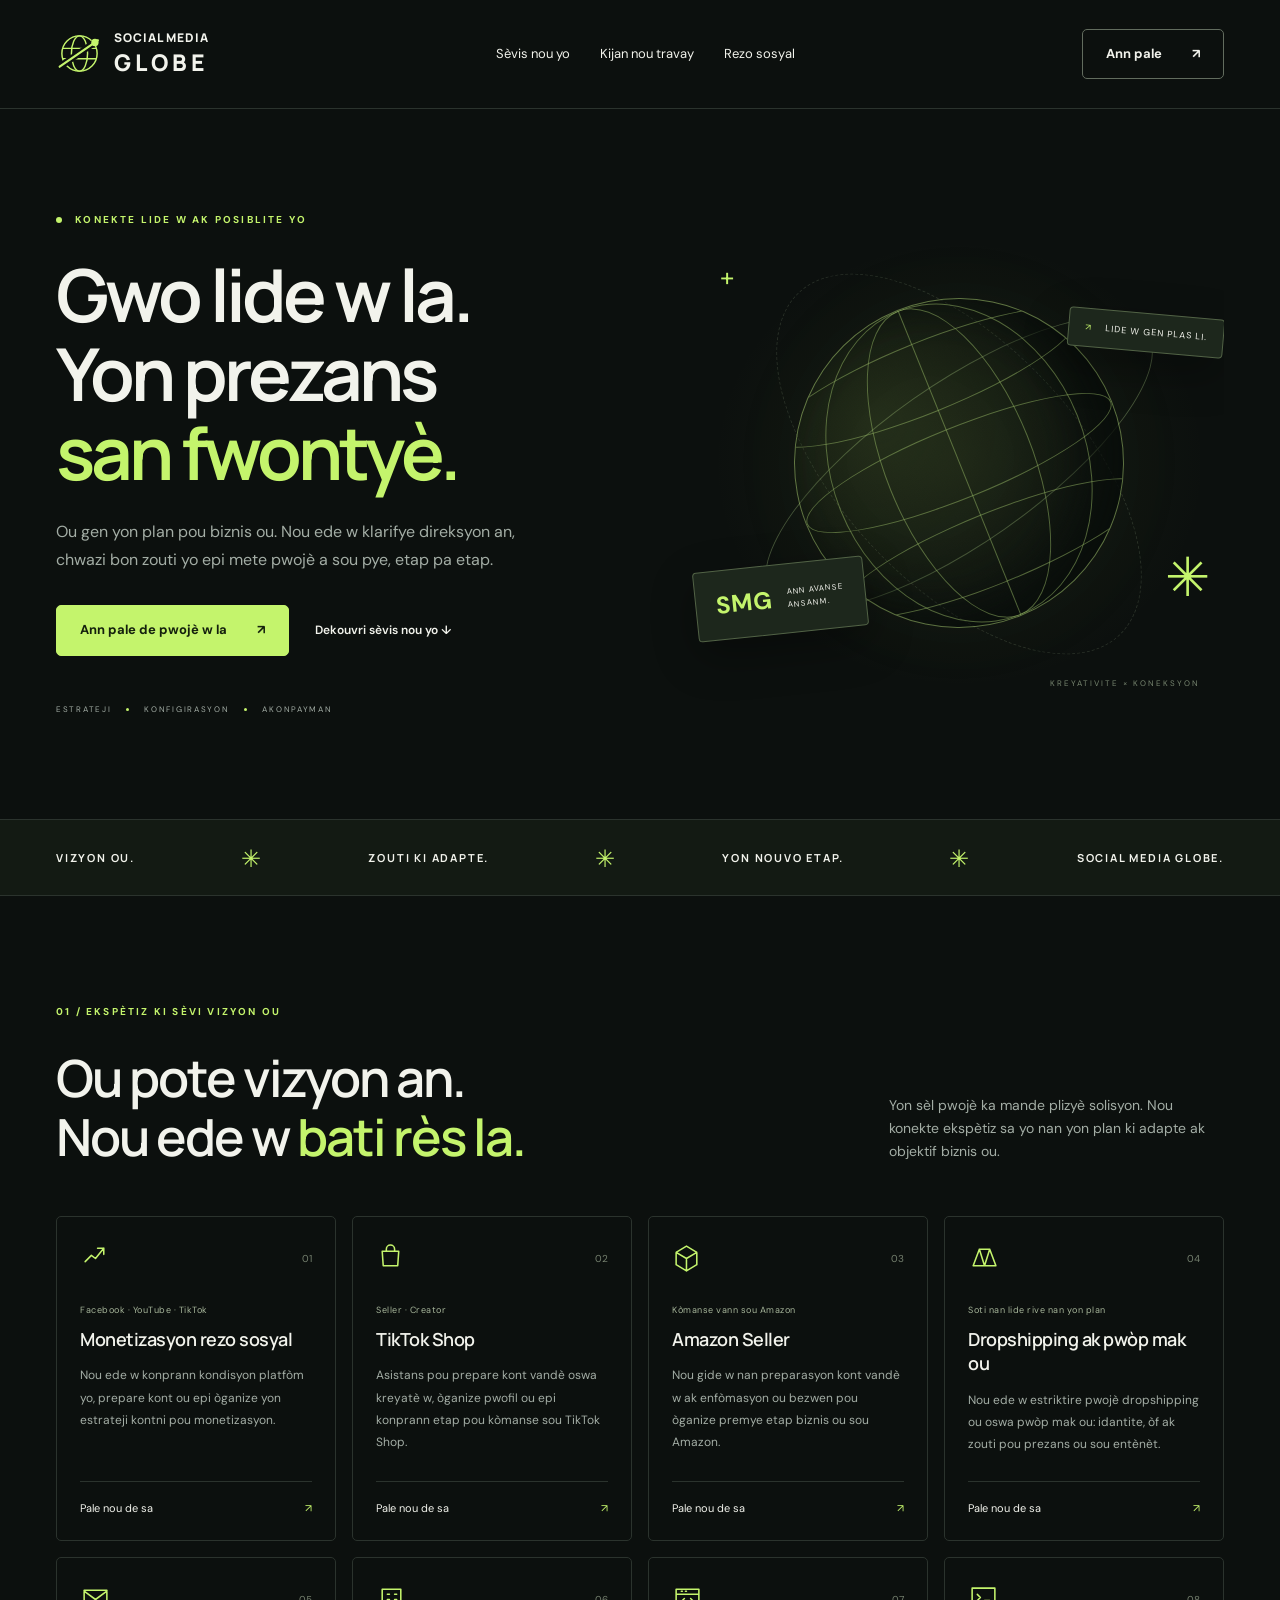
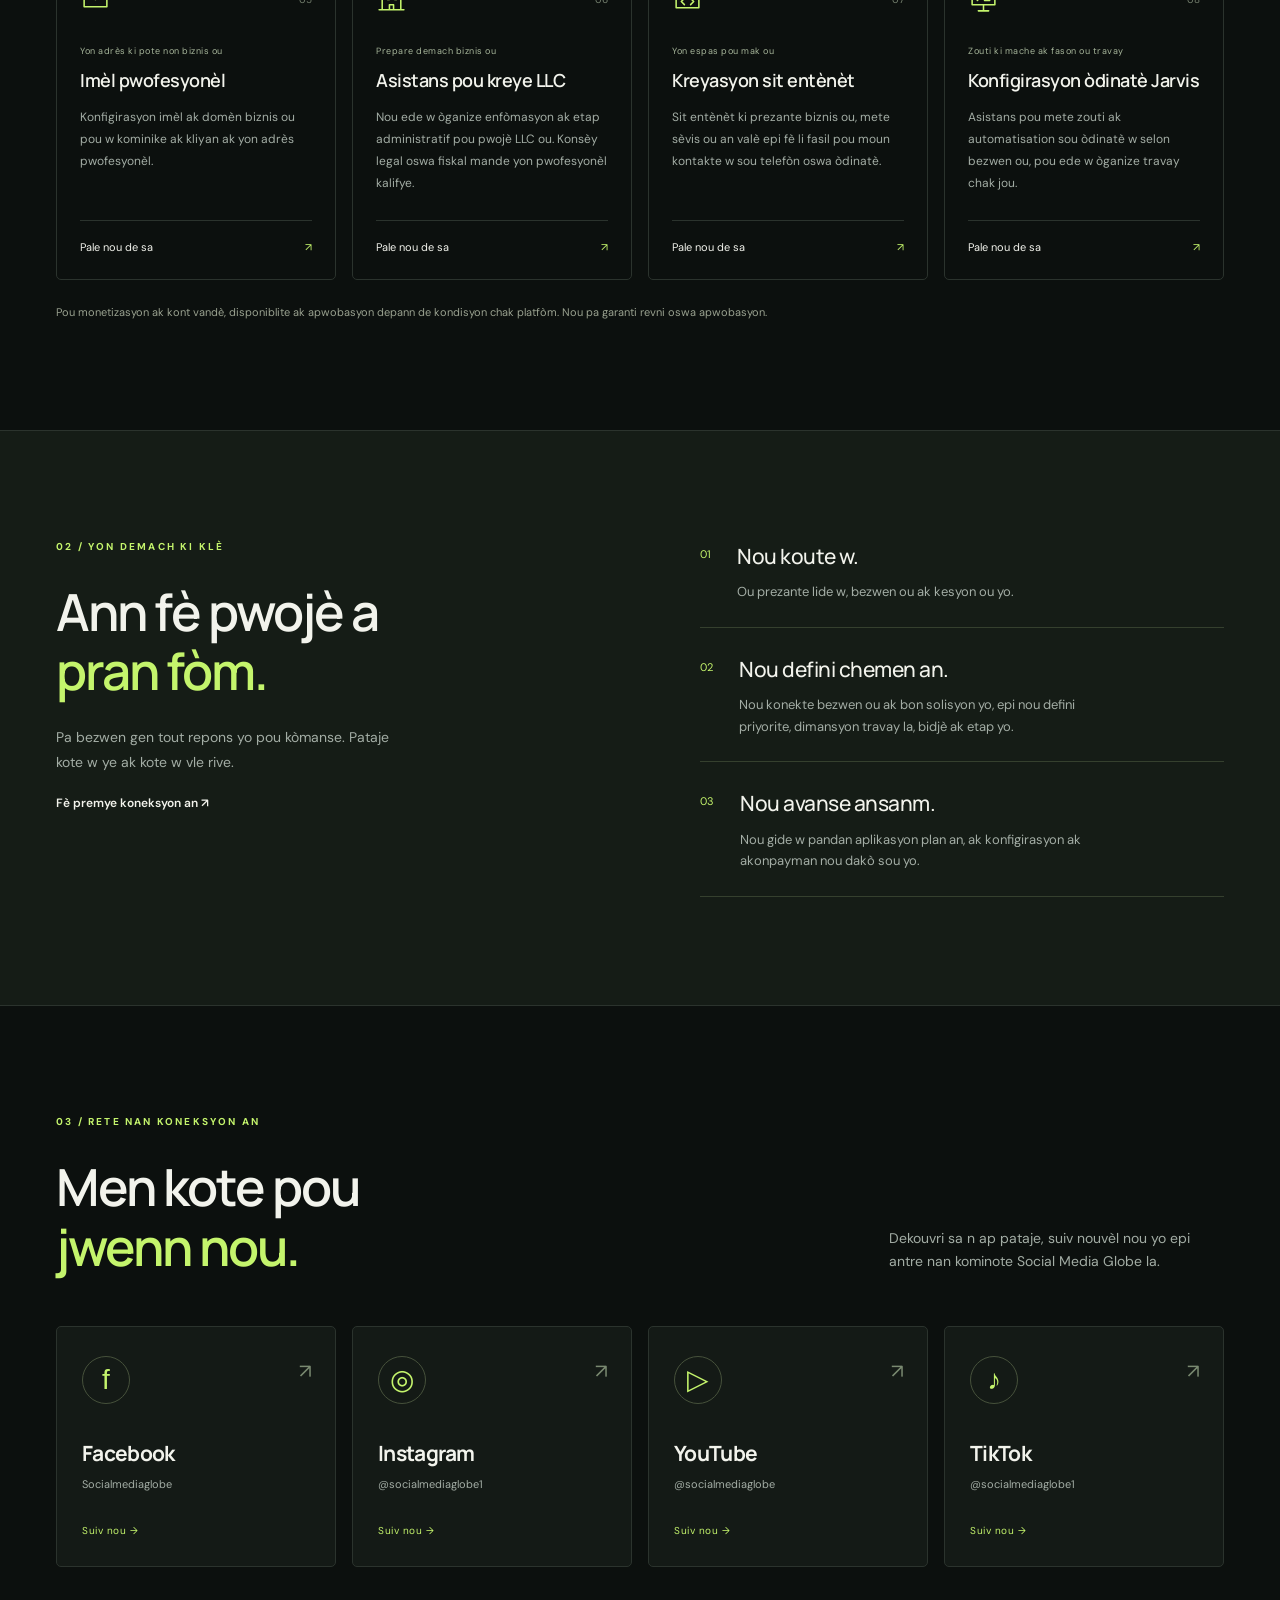
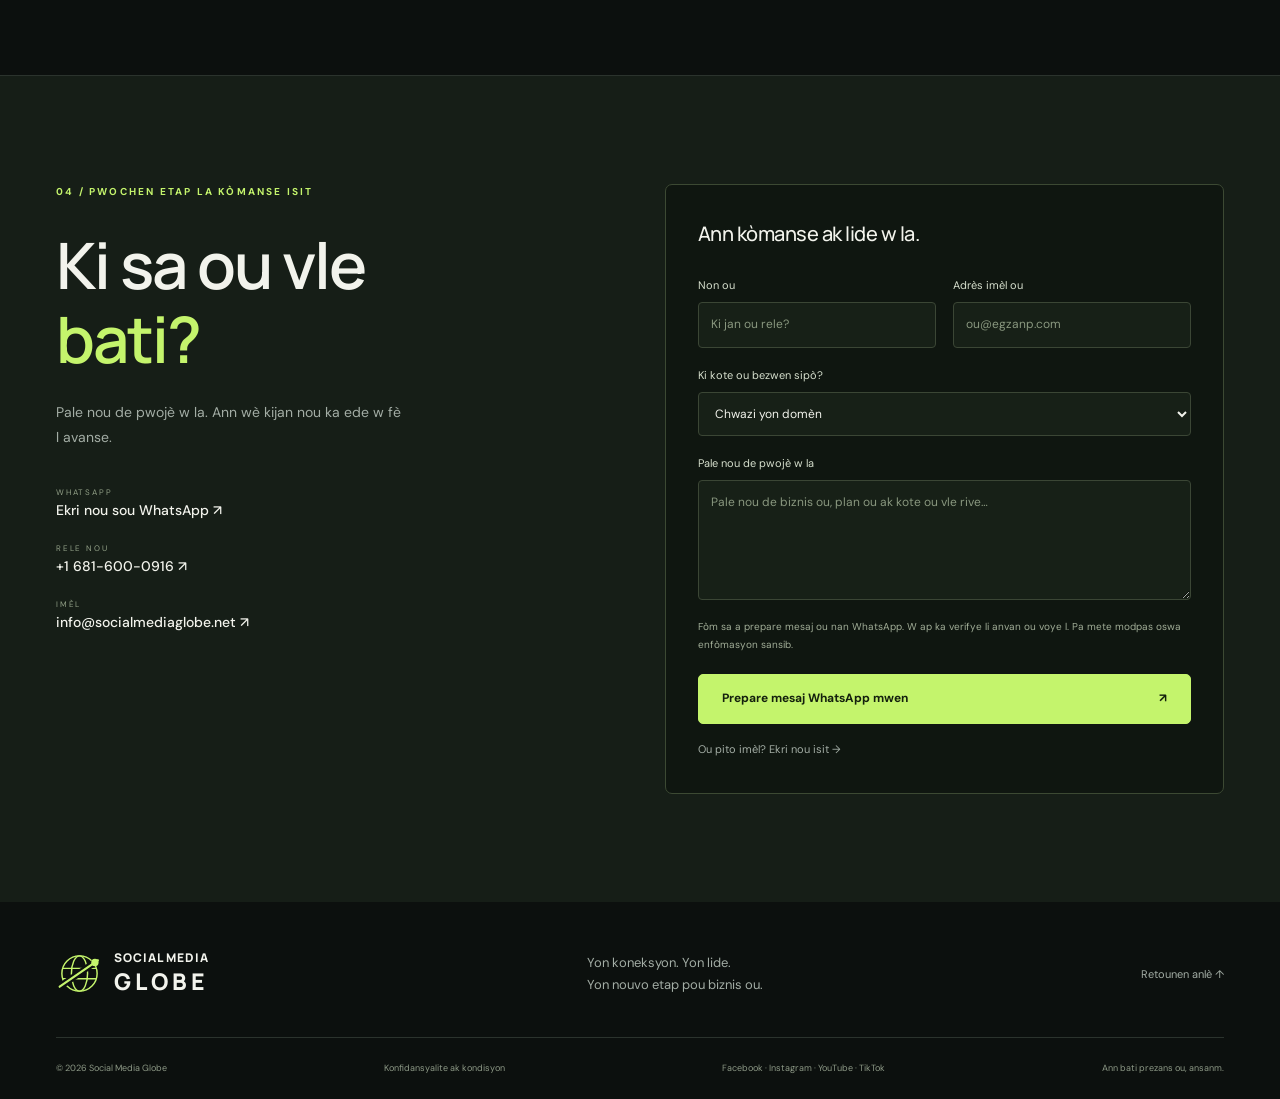
==== commit 4a9ef8c8: "Apply white background and accessible light palette: index.html" ====
--- a/index.html
+++ b/index.html
@@ -3,15 +3,15 @@
   <head>
     <meta charset="utf-8" />
     <meta name="viewport" content="width=device-width,initial-scale=1" />
-    <meta name="theme-color" content="#0c100e" />
+    <meta name="theme-color" content="#ffffff" />
     <title>Ann bati prezans ou sou entènèt | Social Media Globe</title>
     <meta
       name="description"
       content="Asistans pou monetizasyon rezo sosyal, TikTok Shop, Amazon Seller, pwòp mak ou, imèl pwofesyonèl, LLC, sit entènèt ak òdinatè Jarvis."
     />
     <link rel="icon" href="logo/favicon-source.svg" type="image/svg+xml" />
-    <link rel="stylesheet" href="style.css?v=20261017" />
-    <script src="script.js?v=20261017" defer></script>
+    <link rel="stylesheet" href="style.css?v=20261017-light" />
+    <script src="script.js?v=20261017-light" defer></script>
   </head>
   <body id="top">
     <a class="skip" href="#main">Ale nan kontni an</a>
--- a/style.css
+++ b/style.css
@@ -1,603 +1,1020 @@
-/* ============================================================
-   Social Media Globe — Design tokens
-   Concept: a live "global dispatch" board. The whole point of
-   this business is that real people, in real places, are doing
-   real work — so the page proves it with a live-feed signature
-   element instead of just claiming it in a headline.
-   ============================================================ */
-
-:root{
-  --ink:        #0B1220;
-  --ink-panel:  #121B2E;
-  --ink-panel-2:#182338;
-  --line:       #26314A;
-  --text:       #F1EFEA;
-  --text-mute:  #8B96A8;
-  --gold:       #E8A33D;
-  --gold-dim:   #B9822F;
-  --teal:       #4FD1C5;
-  --danger:     #E8654F;
-
-  --display: "Space Grotesk", "Arial Narrow", sans-serif;
-  --body:    "Inter", -apple-system, BlinkMacSystemFont, sans-serif;
-  --mono:    "IBM Plex Mono", "Courier New", monospace;
-
-  --radius: 10px;
-  --max: 1120px;
-}
-
-*{ box-sizing: border-box; }
-html{ scroll-behavior: smooth; }
-
-body{
-  margin:0;
-  background: var(--ink);
-  background-image:
-    radial-gradient(circle at 15% 8%, rgba(232,163,61,.10), transparent 32%),
-    radial-gradient(circle at 88% 4%, rgba(79,209,197,.08), transparent 28%),
-    radial-gradient(circle at 92% 60%, rgba(232,163,61,.06), transparent 30%);
-  background-attachment: fixed;
+@import url("https://fonts.googleapis.com/css2?family=DM+Sans:wght@400;450;500;600;700&family=Manrope:wght@400;500;600;650;700;750;800&display=swap");
+:root {
+  color-scheme: dark;
+  --bg: #0c100e;
+  --panel: #141a16;
+  --line: #2b332d;
+  --text: #f2f3ec;
+  --muted: #a3ada5;
+  --lime: #c4f46c;
+}
+* {
+  box-sizing: border-box;
+}
+html {
+  scroll-behavior: smooth;
+  scroll-padding-top: 100px;
+}
+body {
+  margin: 0;
+  background: var(--bg);
   color: var(--text);
-  font-family: var(--body);
-  line-height: 1.55;
-  -webkit-font-smoothing: antialiased;
-}
-
-@media (prefers-reduced-motion: reduce){
-  html{ scroll-behavior: auto; }
-  *{ animation-duration: 0.001ms !important; animation-iteration-count: 1 !important; transition-duration: 0.001ms !important; }
-}
-
-a{ color: inherit; text-decoration: none; }
-img{ max-width: 100%; display:block; }
-
-.wrap{
-  max-width: var(--max);
-  margin: 0 auto;
-  padding: 0 24px;
-}
-
-h1,h2,h3{
-  font-family: var(--display);
+  font:
+    16px/1.65 "DM Sans",
+    sans-serif;
+}
+a {
+  color: inherit;
+  text-decoration: none;
+}
+button,
+input,
+select,
+textarea {
+  font: inherit;
+}
+button,
+a,
+input,
+select,
+textarea {
+  -webkit-tap-highlight-color: transparent;
+}
+a:focus-visible,
+button:focus-visible,
+input:focus-visible,
+select:focus-visible,
+textarea:focus-visible {
+  outline: 2px solid var(--lime);
+  outline-offset: 5px;
+}
+::selection {
+  background: var(--lime);
+  color: var(--bg);
+}
+.wrap {
+  width: min(1280px, calc(100% - 112px));
+  margin: auto;
+}
+.header {
+  border-bottom: 1px solid var(--line);
+  background: var(--bg);
+}
+.nav {
+  min-height: 108px;
+  display: flex;
+  align-items: center;
+  justify-content: space-between;
+  gap: 32px;
+}
+.brand {
+  display: flex;
+  align-items: center;
+  gap: 11px;
+  font-family: Manrope, sans-serif;
+  font-size: 12px;
+  font-weight: 800;
+  line-height: 1.35;
+  letter-spacing: 1px;
+  flex-shrink: 0;
+}
+.brand img {
+  width: 47px;
+  height: 47px;
+}
+.brand-second {
+  display: block;
+  font-size: 23px;
+  letter-spacing: 4px;
+}
+.brand-dot {
+  font-size: 10px;
+  vertical-align: top;
+  letter-spacing: 0;
+  margin-left: 4px;
+}
+.nav nav {
+  display: flex;
+  gap: 30px;
+  font-size: 13px;
+}
+.nav nav a:hover,
+.text-link:hover {
+  color: var(--lime);
+}
+.button {
+  display: inline-flex;
+  justify-content: center;
+  align-items: center;
+  gap: 30px;
+  padding: 14px 23px;
+  border: 1px solid #626c5e;
+  border-radius: 5px;
+  font-size: 13px;
+  font-weight: 700;
+  line-height: 1.6;
+  cursor: pointer;
+  transition:
+    background 0.2s,
+    transform 0.2s;
+}
+.button:hover {
+  background: #252f23;
+  transform: translateY(-2px);
+}
+.primary {
+  background: var(--lime);
+  border-color: var(--lime);
+  color: #14200d;
+}
+.primary:hover {
+  background: #d4ffa0;
+}
+.menu-toggle {
+  display: none;
+}
+.hero {
+  display: grid;
+  grid-template-columns: 1.15fr 1fr;
+  min-height: 710px;
+  align-items: center;
+  gap: 30px;
+  padding-top: 65px;
+  padding-bottom: 65px;
+  overflow: hidden;
+}
+.eyebrow {
+  font-size: 10px;
+  font-weight: 700;
+  letter-spacing: 2.2px;
+  margin: 0 0 27px;
+  color: var(--lime);
+}
+.tiny-dot {
+  width: 6px;
+  height: 6px;
+  background: var(--lime);
+  display: inline-block;
+  border-radius: 50%;
+  margin-right: 9px;
+}
+h1,
+h2,
+h3,
+p {
+  margin-top: 0;
+}
+h1,
+h2,
+h3 {
+  font-family: Manrope, sans-serif;
+}
+h1 {
+  font-size: clamp(48px, 5.7vw, 82px);
+  font-weight: 650;
+  line-height: 1.08;
+  letter-spacing: -4px;
+  margin-bottom: 26px;
+}
+em {
+  color: var(--lime);
+  font-style: normal;
+}
+h2 {
+  font-size: clamp(36px, 4vw, 54px);
+  line-height: 1.16;
+  letter-spacing: -2px;
   font-weight: 600;
-  letter-spacing: -0.01em;
-  margin: 0 0 .5em;
-}
-
-.eyebrow{
-  font-family: var(--mono);
+  margin-bottom: 0;
+}
+.lede {
+  color: var(--muted);
+  font-size: 16px;
+  max-width: 460px;
+  line-height: 1.8;
+}
+.actions {
+  display: flex;
+  align-items: center;
+  gap: 26px;
+  margin-top: 30px;
+  flex-wrap: wrap;
+}
+.text-link {
   font-size: 12px;
-  letter-spacing: .14em;
-  text-transform: uppercase;
-  color: var(--gold);
-  display:flex;
-  align-items:center;
-  gap:8px;
-  margin-bottom: 14px;
-}
-.eyebrow::before{
-  content:"";
-  width:7px; height:7px;
-  border-radius:50%;
-  background: var(--gold);
-  box-shadow: 0 0 0 3px rgba(232,163,61,.18);
-}
-
-.btn{
-  display:inline-flex;
-  align-items:center;
-  gap:8px;
-  white-space: nowrap;
-  font-family: var(--body);
   font-weight: 600;
-  font-size: 15px;
-  padding: 13px 22px;
-  border-radius: 999px;
-  border: 1px solid transparent;
-  cursor: pointer;
-  transition: transform .15s ease, background .15s ease, border-color .15s ease;
-}
-.btn:hover{ transform: translateY(-1px); }
-.btn:active{ transform: translateY(0); }
-.btn:focus-visible{ outline: 2px solid var(--teal); outline-offset: 3px; }
-
-.btn-primary{ background: var(--gold); color: #1A1300; }
-.btn-primary:hover{ background: #F0AE4E; }
-
-.btn-ghost{
-  background: transparent;
+}
+.hero-caption {
+  display: flex;
+  align-items: center;
+  gap: 15px;
+  font-size: 8px;
+  letter-spacing: 1.7px;
+  color: var(--muted);
+  margin-top: 47px;
+}
+.hero-caption i {
+  width: 3px;
+  height: 3px;
+  background: var(--lime);
+  border-radius: 50%;
+}
+.hero-art {
+  height: 480px;
+  position: relative;
+  background: radial-gradient(ellipse at center, #81a24c17, transparent 66%);
+}
+.globe {
+  position: absolute;
+  width: 330px;
+  height: 330px;
+  top: 74px;
+  left: 50%;
+  transform: translateX(-50%) rotate(-22deg);
+  border: 1px solid #a9ce7280;
+  border-radius: 50%;
+  overflow: hidden;
+  background: radial-gradient(circle at 32% 30%, #7c9d442b, #18211711 65%);
+  box-shadow:
+    inset -25px -15px 65px #080d0a,
+    0 0 100px #a4cf5b08;
+}
+.globe-longitude {
+  position: absolute;
+  height: 100%;
+  width: 45%;
+  border: 1px solid #92b26385;
+  left: 27.5%;
+  border-radius: 50%;
+}
+.globe-longitude.l2 {
+  width: 78%;
+  left: 11%;
+}
+.globe-latitude {
+  position: absolute;
+  width: 100%;
+  height: 22%;
+  border: 1px solid #92b26385;
+  left: 0;
+  border-radius: 50%;
+}
+.a1 {
+  top: 11%;
+}
+.a2 {
+  top: 39%;
+}
+.a3 {
+  bottom: 11%;
+}
+.globe-equator {
+  position: absolute;
+  border-left: 1px solid #92b26385;
+  height: 100%;
+  left: 50%;
+}
+.orbit {
+  width: 460px;
+  height: 160px;
+  border: 1px solid #b5d78d55;
+  border-radius: 50%;
+  position: absolute;
+  left: 50%;
+  top: 160px;
+  transform: translateX(-50%) rotate(-35deg);
+}
+.orbit-two {
+  transform: translateX(-50%) rotate(47deg);
+  border-style: dashed;
+  border-color: #a3b89330;
+  width: 470px;
+  height: 240px;
+  top: 120px;
+}
+.art-label {
+  position: absolute;
+  font-size: 9px;
+  letter-spacing: 1px;
+  background: #1d271c;
+  border: 1px solid #526346;
+  border-radius: 4px;
+  box-shadow: 0 15px 45px #0005;
+}
+.label-one {
+  top: 89px;
+  right: 0;
+  padding: 11px 16px;
+  transform: rotate(5deg);
+}
+.label-one span {
+  color: var(--lime);
+  margin-right: 10px;
+}
+.label-two {
+  bottom: 70px;
+  left: 0;
+  display: flex;
+  align-items: center;
+  gap: 14px;
+  padding: 14px 20px;
+  transform: rotate(-6deg);
+}
+.label-two b {
+  font-size: 24px;
+  color: var(--lime);
+}
+.label-two span {
+  font-size: 8px;
+}
+.art-coordinate {
+  position: absolute;
+  bottom: 14px;
+  right: 24px;
+  font-size: 8px;
+  letter-spacing: 2px;
+  color: #77856f;
+}
+.star {
+  position: absolute;
+  color: var(--lime);
+}
+.star-one {
+  font-size: 54px;
+  right: 14px;
+  bottom: 82px;
+}
+.star-two {
+  font-size: 26px;
+  left: 25px;
+  top: 32px;
+}
+.ticker {
+  border-block: 1px solid var(--line);
+  padding: 21px 0;
+  background: #131a13;
+}
+.ticker .wrap {
+  display: flex;
+  justify-content: space-between;
+  gap: 24px;
+  align-items: center;
+  font:
+    700 11px Manrope,
+    sans-serif;
+  letter-spacing: 1.8px;
+}
+.ticker b {
+  color: var(--lime);
+  font-size: 24px;
+  font-weight: 400;
+}
+.section {
+  padding-top: 108px;
+  padding-bottom: 108px;
+  scroll-margin-top: 20px;
+}
+.section-heading {
+  display: flex;
+  justify-content: space-between;
+  align-items: flex-end;
+  gap: 60px;
+  margin-bottom: 50px;
+}
+.section-heading > p {
+  color: var(--muted);
+  max-width: 335px;
+  font-size: 14px;
+  margin-bottom: 3px;
+}
+.services {
+  display: grid;
+  grid-template-columns: repeat(4, 1fr);
+  gap: 16px;
+}
+.service {
+  border: 1px solid var(--line);
+  border-radius: 5px;
+  padding: 26px 23px 23px;
+  display: flex;
+  flex-direction: column;
+  transition:
+    border-color 0.2s,
+    background 0.2s;
+}
+.service:hover {
+  border-color: #7c9852;
+  background: #172015;
+}
+.service-top {
+  display: flex;
+  justify-content: space-between;
+  align-items: center;
+  margin-bottom: 29px;
+}
+.service-top svg {
+  width: 31px;
+  height: 31px;
+  color: var(--lime);
+}
+.service-top > span {
+  font-size: 10px;
+  color: #76816f;
+}
+.service-category {
+  font-size: 9px;
+  color: #a6b59a;
+  letter-spacing: 0.5px;
+  margin-bottom: 9px;
+}
+.service h3 {
+  font-size: 18px;
+  line-height: 1.35;
+  font-weight: 600;
+  letter-spacing: -0.5px;
+  margin-bottom: 13px;
+}
+.service > p:not(.service-category) {
+  font-size: 12px;
+  color: var(--muted);
+  line-height: 1.85;
+  flex: 1;
+}
+.service > a {
+  font-size: 11px;
+  display: flex;
+  justify-content: space-between;
+  border-top: 1px solid var(--line);
+  padding-top: 17px;
+  margin-top: 14px;
+}
+.service > a span {
+  color: var(--lime);
+}
+.service-note {
+  font-size: 11px;
+  color: #99a18f;
+  margin: 23px 0 0;
+  max-width: 780px;
+}
+.approach {
+  background: #151c16;
+  border-block: 1px solid var(--line);
+}
+.approach-grid {
+  display: grid;
+  grid-template-columns: 1fr 1fr;
+  gap: 120px;
+}
+.approach .lede {
+  margin-top: 24px;
+  font-size: 14px;
+  max-width: 350px;
+}
+.steps {
+  list-style: none;
+  padding: 0;
+  margin: 0;
+}
+.steps li {
+  display: flex;
+  gap: 26px;
+  padding: 24px 0;
+  border-bottom: 1px solid #35402e;
+}
+.steps li:first-child {
+  padding-top: 0;
+}
+.steps li > span {
+  font-size: 11px;
+  color: var(--lime);
+  padding-top: 6px;
+}
+.steps h3 {
+  font-size: 21px;
+  font-weight: 500;
+  margin-bottom: 8px;
+  letter-spacing: -0.5px;
+}
+.steps p {
+  font-size: 13px;
+  color: var(--muted);
+  margin-bottom: 0;
+  max-width: 360px;
+}
+.social-grid {
+  display: grid;
+  grid-template-columns: repeat(4, 1fr);
+  gap: 16px;
+}
+.social-card {
+  position: relative;
+  display: block;
+  overflow: hidden;
+  padding: 29px 25px 24px;
+  border: 1px solid var(--line);
+  border-radius: 5px;
+  background: var(--panel);
+  transition:
+    transform 0.2s,
+    border-color 0.2s;
+}
+.social-card:hover {
+  transform: translateY(-5px);
+  border-color: var(--lime);
+}
+.social-symbol {
+  display: flex;
+  align-items: center;
+  justify-content: center;
+  width: 48px;
+  height: 48px;
+  border: 1px solid #46513b;
+  border-radius: 50%;
+  font-size: 28px;
+  color: var(--lime);
+  margin-bottom: 32px;
+  font-family: Arial, sans-serif;
+}
+.social-arrow {
+  position: absolute;
+  right: 23px;
+  top: 28px;
+  font-size: 20px;
+  color: #7a8a71;
+}
+.social-card h3 {
+  font-size: 21px;
+  letter-spacing: -0.7px;
+  margin-bottom: 0;
+}
+.social-card p {
+  font-size: 11px;
+  color: var(--muted);
+  margin: 4px 0 23px;
+}
+.social-follow {
+  font-size: 10px;
+  letter-spacing: 0.5px;
+  color: var(--lime);
+}
+.contact {
+  background: #161e17;
+  border-top: 1px solid var(--line);
+}
+.contact-grid {
+  display: grid;
+  grid-template-columns: 1fr 1.1fr;
+  gap: 100px;
+}
+.contact h2 {
+  font-size: 64px;
+}
+.contact .lede {
+  font-size: 14px;
+  max-width: 345px;
+  margin-top: 24px;
+}
+.contact-links {
+  margin-top: 35px;
+  display: grid;
+  gap: 20px;
+}
+.contact-links a {
+  display: flex;
+  flex-direction: column;
+  align-items: flex-start;
+}
+.contact-links span {
+  font-size: 8px;
+  letter-spacing: 1.8px;
+  color: #92a087;
+}
+.contact-links b {
+  font-size: 14px;
+  font-weight: 500;
+  overflow-wrap: anywhere;
+}
+.contact-links a:hover b {
+  color: var(--lime);
+}
+form {
+  padding: 32px;
+  border: 1px solid #3c4933;
+  border-radius: 7px;
+  background: #0f1610;
+}
+form h3 {
+  font-size: 20px;
+  letter-spacing: -0.5px;
+  font-weight: 500;
+  margin-bottom: 26px;
+}
+.form-row {
+  display: grid;
+  grid-template-columns: 1fr 1fr;
+  gap: 17px;
+}
+label {
+  display: block;
+  font-size: 11px;
+  margin-bottom: 18px;
+  color: #d6dfcd;
+}
+input,
+select,
+textarea {
+  display: block;
+  width: 100%;
+  border: 1px solid #3b4635;
+  border-radius: 4px;
+  background: #172017;
   color: var(--text);
-  border-color: var(--line);
-}
-.btn-ghost:hover{ border-color: var(--teal); color: var(--teal); }
-
-.btn-whatsapp{
-  background: #1E2A22;
-  color: #6FE38A;
-  border-color: #2B4331;
-}
-.btn-whatsapp:hover{ border-color: #6FE38A; }
-
-.btn-card{
-  background: #1a2436;
-  color: var(--text);
-  border-color: var(--line);
-}
-.btn-card:hover{ border-color: var(--teal); color: var(--teal); }
-
-/* ---------------- Header ---------------- */
-header{
-  position: sticky; top:0; z-index: 50;
-  background: rgba(11,18,32,.86);
-  backdrop-filter: blur(10px);
-  border-bottom: 1px solid var(--line);
-}
-.nav{
-  display:flex; align-items:center; justify-content:space-between;
-  padding: 16px 0;
-}
-.brand{
-  display:flex; align-items:center; gap:12px;
-  font-family: var(--display);
-  font-weight: 600;
-  font-size: 18px;
-  color: var(--text);
-}
-.brand .brand-mark{
-  width: 38px; height: 38px;
-  flex-shrink:0;
-}
-.nav-links{
-  display:flex; align-items:center; gap: 22px;
-  font-size: 14px; color: var(--text-mute);
-}
-.nav-links a{ white-space: nowrap; }
-.nav-links a:hover{ color: var(--text); }
-.nav-cta{ display:flex; gap:10px; white-space:nowrap; }
-.nav-menu-whatsapp{ display:none; }
-
-.nav-toggle{ display:none; }
-
-@media (max-width: 860px){
-  .nav-links{ display:none; }
-  .nav-links-simple{ display:flex !important; gap: 16px; flex-wrap: wrap; }
-  .nav-toggle{
-    display:inline-flex; background:none; border:1px solid var(--line);
-    border-radius: 8px; padding: 8px 10px; color: var(--text);
-  }
-}
-
-/* Phone-width header: shrink the brand, drop the WhatsApp pill from the
-   cramped top bar (it's reachable from the menu instead), keep the row
-   on one line. */
-@media (max-width: 480px){
-  .nav{ padding: 12px 0; }
-  .brand{ font-size: 16px; gap: 9px; }
-  .brand .brand-mark{ width: 30px; height: 30px; }
-  .nav-cta .btn-whatsapp{ display:none; }
-  .btn-cart{ padding: 8px 11px; font-size: 15px; }
-  .nav-menu-whatsapp{ display:inline-flex; margin-top: 6px; }
-}
-
-/* ---------------- Hero ---------------- */
-.hero{
-  padding: 84px 0 56px;
-  position: relative;
-  overflow: hidden;
-}
-.hero::before{
-  content:"";
-  position:absolute; inset: -20% -10% auto -10%;
-  height: 480px;
-  background: radial-gradient(ellipse at top, rgba(232,163,61,.14), transparent 60%);
-  pointer-events:none;
-}
-.hero-grid{
-  display:grid;
-  grid-template-columns: 1.1fr .9fr;
-  gap: 56px;
-  align-items:center;
-  position:relative;
-}
-@media (max-width: 900px){
-  .hero-grid{ grid-template-columns: 1fr; gap: 40px; }
-}
-
-.hero h1{
-  font-size: clamp(34px, 5vw, 54px);
-  line-height: 1.06;
-}
-.hero h1 em{
-  font-style: normal;
-  color: var(--gold);
-}
-.hero p.lede{
-  font-size: 17px;
-  color: var(--text-mute);
-  max-width: 46ch;
-  margin: 18px 0 30px;
-}
-.hero-ctas{ display:flex; gap: 14px; flex-wrap: wrap; }
-
-.hero-note{
-  margin-top: 22px;
-  font-family: var(--mono);
-  font-size: 12.5px;
-  color: var(--text-mute);
-}
-.hero-note b{ color: var(--teal); }
-
-/* Live feed signature element */
-.feed{
-  background: var(--ink-panel);
-  border: 1px solid var(--line);
-  border-radius: var(--radius);
-  overflow: hidden;
-}
-.feed-head{
-  display:flex; align-items:center; justify-content:space-between;
-  padding: 12px 16px;
-  border-bottom: 1px solid var(--line);
-  font-family: var(--mono);
-  font-size: 11.5px;
-  color: var(--text-mute);
-  text-transform: uppercase;
-  letter-spacing: .08em;
-}
-.feed-head .live{
-  display:flex; align-items:center; gap:6px;
-  color: #6FE38A;
-}
-.feed-head .live .pulse{
-  width:6px; height:6px; border-radius:50%;
-  background:#6FE38A;
-  animation: pulse 1.6s ease-in-out infinite;
-}
-@keyframes pulse{
-  0%,100%{ opacity:1; box-shadow:0 0 0 0 rgba(111,227,138,.5); }
-  50%{ opacity:.55; box-shadow:0 0 0 5px rgba(111,227,138,0); }
-}
-.feed-body{ max-height: 300px; overflow: hidden; position: relative; }
-.feed-body::after{
-  content:""; position:absolute; left:0; right:0; bottom:0; height:40px;
-  background: linear-gradient(transparent, var(--ink-panel));
-  pointer-events:none;
-}
-.feed-list{ display:flex; flex-direction:column; }
-.feed-row{
-  display:grid;
-  grid-template-columns: 70px 1fr auto;
-  gap: 12px;
-  padding: 11px 16px;
+  padding: 12px;
+  margin-top: 8px;
+  font-size: 12px;
+  min-width: 0;
+}
+textarea {
+  resize: vertical;
+  min-height: 120px;
+}
+input::placeholder,
+textarea::placeholder {
+  color: #89977f;
+}
+.form-note {
+  font-size: 10px;
+  line-height: 1.8;
+  color: #a1ad97;
+  margin-bottom: 20px;
+}
+form .button {
+  width: 100%;
+  justify-content: space-between;
+  font-size: 12px;
+}
+.email-fallback {
+  display: inline-block;
+  font-size: 11px;
+  margin-top: 16px;
+  color: var(--muted);
+}
+.form-status {
+  font-size: 12px;
+  color: var(--lime);
+  margin: 12px 0 0;
+}
+.form-status:empty {
+  display: none;
+}
+footer {
+  padding: 48px 0 23px;
+}
+.footer-top {
+  display: flex;
+  justify-content: space-between;
+  align-items: center;
+  padding-bottom: 40px;
+}
+.footer-top p {
   font-size: 13px;
-  border-bottom: 1px solid var(--ink-panel-2);
-  align-items:center;
-}
-.feed-row .t{ font-family: var(--mono); color: var(--text-mute); font-size: 11.5px; }
-.feed-row .loc{ font-family: var(--mono); color: var(--teal); font-size: 11.5px; white-space:nowrap; }
-.feed-row .msg b{ color: var(--text); }
-.feed-row .msg{ color: var(--text-mute); }
-
-/* ---------------- Trust band ---------------- */
-.trust{
+  color: var(--muted);
+  margin: 0;
+}
+.footer-top > a:last-child {
+  font-size: 11px;
+  color: var(--muted);
+}
+.footer-bottom {
+  display: flex;
+  justify-content: space-between;
   border-top: 1px solid var(--line);
-  border-bottom: 1px solid var(--line);
-  background: var(--ink-panel);
-  padding: 34px 0;
-}
-.trust-grid{
-  display:grid;
-  grid-template-columns: 1.3fr repeat(3, 1fr);
-  gap: 24px;
-  align-items:center;
-}
-@media (max-width: 800px){
-  .trust-grid{ grid-template-columns: 1fr; }
-}
-.trust-lead{ font-size: 15px; color: var(--text); max-width: 34ch; }
-.trust-lead b{ color: var(--gold); }
-.stat b{
-  display:block; font-family: var(--display); font-size: 28px; color: var(--text);
-}
-.stat span{ font-size: 12.5px; color: var(--text-mute); }
-
-/* ---------------- Section shell ---------------- */
-section{ padding: 74px 0; }
-.section-head{ max-width: 62ch; margin-bottom: 40px; }
-.section-head p{ color: var(--text-mute); font-size: 15.5px; }
-
-/* ---------------- Services grid ---------------- */
-.services-grid{
-  display:grid;
-  grid-template-columns: repeat(3, 1fr);
-  gap: 18px;
-}
-@media (max-width: 900px){ .services-grid{ grid-template-columns: repeat(2,1fr); } }
-@media (max-width: 620px){ .services-grid{ grid-template-columns: 1fr; } }
-
-.service-card{
-  background: var(--ink-panel);
-  border: 1px solid var(--line);
-  border-radius: var(--radius);
-  padding: 24px;
-  display:flex; flex-direction:column;
-  transition: border-color .15s ease, transform .15s ease;
-}
-.service-card:hover{ border-color: var(--gold-dim); transform: translateY(-2px); }
-.service-card .num{
-  font-family: var(--mono); font-size: 12px; color: var(--gold);
-  margin-bottom: 14px;
-}
-.card-icon{
-  width: 52px; height: 52px;
-  margin-bottom: 16px;
-}
-.service-card h3{ font-size: 18px; margin-bottom: 8px; }
-.service-card p{ color: var(--text-mute); font-size: 14px; flex:1; }
-.service-card a{
-  margin-top: 16px; font-family: var(--mono); font-size: 12.5px;
-  color: var(--teal); display:inline-flex; align-items:center; gap:6px;
-}
-.service-card a:hover{ text-decoration: underline; }
-
-/* ---------------- Pricing blocks ---------------- */
-.pricing-block{
-  border: 1px solid var(--line);
-  border-radius: var(--radius);
-  background: var(--ink-panel);
-  margin-bottom: 18px;
-  overflow: hidden;
-  scroll-margin-top: 96px;
-}
-.pricing-block-head{
-  padding: 22px 26px;
-  border-bottom: 1px solid var(--line);
-  display:flex; align-items:flex-start; justify-content:space-between; gap: 20px;
-  flex-wrap: wrap;
-}
-.pricing-block-head h3{ font-size: 20px; margin-bottom: 4px; }
-.pricing-block-head p{ color: var(--text-mute); font-size: 14px; max-width: 48ch; margin:0; }
-.jarvis-art{ width: 160px; height: 120px; flex-shrink:0; }
-@media (max-width: 620px){ .jarvis-art{ display:none; } }
-
-.price-table{ width:100%; border-collapse: collapse; }
-.price-table tr{ border-bottom: 1px solid var(--ink-panel-2); }
-.price-table tr:last-child{ border-bottom:none; }
-.price-table td{ padding: 15px 26px; font-size: 14.5px; }
-.price-table td.item{ color: var(--text); }
-.price-table td.amt{
-  font-family: var(--mono); color: var(--gold); text-align:right; white-space:nowrap;
-}
-.price-table td.action{ text-align:right; white-space:nowrap; width: 1%; }
-
-.mini-btn{
-  font-family: var(--body); font-size: 12.5px; font-weight:600;
-  padding: 7px 14px; border-radius: 999px;
-  background: transparent; border: 1px solid var(--line); color: var(--text);
-  display:inline-block; white-space:nowrap;
-}
-.mini-btn:hover{ border-color: var(--gold); color: var(--gold); }
-
-.pricing-note{
-  padding: 16px 26px; font-size: 13px; color: var(--text-mute);
-  background: var(--ink-panel-2);
-  border-top: 1px solid var(--line);
-}
-.pricing-note b{ color: var(--teal); }
-
-/* ---------------- How it works ---------------- */
-.steps{
-  display:grid;
-  grid-template-columns: repeat(3, 1fr);
-  gap: 20px;
-}
-@media (max-width: 800px){ .steps{ grid-template-columns: 1fr; } }
-.step{ border-left: 2px solid var(--gold-dim); padding-left: 18px; }
-.step .n{ font-family: var(--mono); color: var(--gold); font-size: 13px; margin-bottom: 6px; display:block; }
-.step h3{ font-size: 16px; }
-.step p{ color: var(--text-mute); font-size: 14px; margin:0; }
-
-/* ---------------- Inventory ---------------- */
-.inventory-box{
-  border: 1px dashed var(--line);
-  border-radius: var(--radius);
-  padding: 30px;
-  text-align:center;
-  background: var(--ink-panel);
-}
-.inventory-box p{ color: var(--text-mute); max-width: 50ch; margin: 8px auto 20px; }
-
-/* ---------------- Contact / footer ---------------- */
-.contact{
-  background: var(--ink-panel);
-  border-top: 1px solid var(--line);
-}
-.contact-grid{
-  display:grid; grid-template-columns: 1fr 1fr; gap: 40px; align-items:center;
-}
-@media (max-width: 800px){ .contact-grid{ grid-template-columns: 1fr; } }
-.contact h2{ font-size: 30px; }
-.contact p{ color: var(--text-mute); max-width: 44ch; }
-.contact-ctas{ display:flex; gap: 14px; flex-wrap: wrap; margin-top: 20px; }
-
-.contact-card{
-  background: var(--ink); border: 1px solid var(--line); border-radius: var(--radius);
-  padding: 26px;
-}
-.contact-row{
-  display:flex; justify-content:space-between; padding: 12px 0;
-  border-bottom: 1px solid var(--line); font-size: 14px;
-}
-.contact-row:last-child{ border-bottom:none; }
-.contact-row span:first-child{ color: var(--text-mute); }
-.contact-row span:last-child{ font-family: var(--mono); color: var(--teal); }
-.contact-row a{ color: var(--teal); }
-.contact-row a:hover{ text-decoration: underline; }
-
-.social-icons{ display:flex; gap: 10px; }
-.social-icons a{
-  width: 32px; height: 32px;
-  display:inline-flex; align-items:center; justify-content:center;
-  border: 1px solid var(--line); border-radius: 50%;
-  color: var(--text-mute);
-  transition: border-color .15s ease, color .15s ease, transform .15s ease;
-}
-.social-icons a svg{ width: 17px; height: 17px; }
-.social-icons a:hover{
-  border-color: var(--gold); color: var(--gold);
-  transform: translateY(-1px);
-}
-
-footer{
-  padding: 28px 0 40px;
-  font-size: 13px;
-  color: var(--text-mute);
-  display:flex; justify-content:space-between; flex-wrap:wrap; gap: 10px;
-}
-footer a:hover{ color: var(--text); }
-
-/* ---------------- Cart button (header) ---------------- */
-.btn-cart{
-  background: transparent;
-  color: var(--text);
-  border: 1px solid var(--line);
-  position: relative;
-  padding: 10px 14px;
-  font-size: 17px;
-}
-.btn-cart:hover{ border-color: var(--gold); color: var(--gold); }
-.cart-count{
-  background: var(--gold);
-  color: #1A1300;
-  font-family: var(--mono);
-  font-size: 11px;
-  font-weight: 700;
-  min-width: 18px; height: 18px;
-  border-radius: 999px;
-  display:inline-flex; align-items:center; justify-content:center;
-  padding: 0 4px;
-}
-
-/* ---------------- Add-to-cart buttons in tables ---------------- */
-.mini-btn.add-cart{ border: 1px solid var(--line); background: transparent; cursor:pointer; }
-.mini-btn.add-cart:hover{ border-color: var(--gold); color: var(--gold); }
-.mini-btn.add-cart.in-cart{ border-color: #2B4331; color: #6FE38A; }
-
-.qty-stepper{
-  display:inline-flex; align-items:center; gap:10px;
-  border: 1px solid var(--line); border-radius: 999px;
-  padding: 4px 6px;
-}
-.qty-stepper button{
-  background: transparent; border:none; color: var(--text);
-  width: 22px; height: 22px; border-radius: 50%;
-  font-size: 14px; cursor:pointer; line-height:1;
-}
-.qty-stepper button:hover{ background: var(--ink-panel-2); color: var(--gold); }
-.qty-stepper span{ font-family: var(--mono); font-size: 13px; min-width: 14px; text-align:center; }
-
-/* ---------------- Cart drawer ---------------- */
-.cart-overlay{
-  position: fixed; inset:0; background: rgba(0,0,0,.5);
-  opacity:0; pointer-events:none; transition: opacity .2s ease;
-  z-index: 90;
-}
-.cart-overlay.open{ opacity:1; pointer-events:auto; }
-
-.cart-drawer{
-  position: fixed; top:0; right:0; bottom:0;
-  width: 380px; max-width: 92vw;
-  background: var(--ink-panel);
-  border-left: 1px solid var(--line);
-  z-index: 100;
-  display:flex; flex-direction:column;
-  transform: translateX(100%);
-  transition: transform .25s ease;
-}
-.cart-drawer.open{ transform: translateX(0); }
-
-.cart-drawer-head{
-  display:flex; align-items:center; justify-content:space-between;
-  padding: 20px 22px; border-bottom: 1px solid var(--line);
-}
-.cart-drawer-head h3{ margin:0; font-size: 17px; }
-.cart-close{
-  background:none; border:1px solid var(--line); color: var(--text);
-  width: 30px; height:30px; border-radius:50%; cursor:pointer;
-}
-.cart-close:hover{ border-color: var(--gold); color: var(--gold); }
-
-.cart-items{ flex:1; overflow-y:auto; padding: 10px 22px; }
-.cart-empty{ color: var(--text-mute); font-size: 14px; padding: 30px 0; text-align:center; }
-
-.cart-item{
-  display:flex; justify-content:space-between; gap:12px;
-  padding: 16px 0; border-bottom: 1px solid var(--ink-panel-2);
-}
-.cart-item .ci-name{ font-size: 13.5px; color: var(--text); margin-bottom: 8px; }
-.cart-item .ci-price{ font-family: var(--mono); color: var(--gold); font-size: 13px; }
-.cart-item .ci-remove{
-  background:none; border:none; color: var(--text-mute); cursor:pointer; font-size: 12px;
-  text-decoration: underline; padding:0; margin-top:8px;
-}
-.cart-item .ci-remove:hover{ color: var(--danger); }
-.cart-item .ci-right{ display:flex; flex-direction:column; align-items:flex-end; }
-
-.cart-footer{
-  border-top: 1px solid var(--line);
-  padding: 18px 22px 22px;
-}
-.cart-total-row{
-  display:flex; justify-content:space-between; align-items:baseline;
-  font-family: var(--display); font-size: 20px; margin-bottom: 16px;
-}
-.cart-total-row span:last-child{ color: var(--gold); }
-.cart-full{ width:100%; justify-content:center; margin-bottom:10px; }
-.cart-hint{ font-size: 11.5px; color: var(--text-mute); margin: 10px 0 0; line-height:1.5; }
-
-/* ---------------- Auth modal ---------------- */
-.auth-overlay{
-  position: fixed; inset:0; background: rgba(0,0,0,.6);
-  opacity:0; pointer-events:none; transition: opacity .2s ease;
-  z-index: 110;
-}
-.auth-overlay.open{ opacity:1; pointer-events:auto; }
-
-.auth-modal{
-  position: fixed; top:50%; left:50%;
-  transform: translate(-50%,-50%) scale(0.96);
-  width: 380px; max-width: 92vw;
-  background: var(--ink-panel);
-  border: 1px solid var(--line);
-  border-radius: var(--radius);
-  padding: 26px;
-  z-index: 120;
-  opacity: 0; pointer-events:none;
-  transition: opacity .2s ease, transform .2s ease;
-}
-.auth-modal.open{ opacity:1; pointer-events:auto; transform: translate(-50%,-50%) scale(1); }
-.auth-modal .cart-close{ position:absolute; top:16px; right:16px; }
-
-.auth-tabs{ display:flex; gap:8px; margin-bottom:20px; }
-.auth-tab{
-  flex:1; padding:10px; border-radius:999px; border:1px solid var(--line);
-  background:transparent; color:var(--text-mute); font-size:13px; font-weight:600; cursor:pointer;
-}
-.auth-tab.active{ background: var(--gold); color:#1A1300; border-color: var(--gold); }
-
-.auth-form{ display:flex; flex-direction:column; gap:14px; }
-.auth-form[hidden]{ display:none; }
-.auth-form label{ font-size:12.5px; color: var(--text-mute); display:flex; flex-direction:column; gap:6px; }
-.auth-form input{
-  background: var(--ink); border:1px solid var(--line); border-radius:8px;
-  padding:11px 12px; color: var(--text); font-size:14px; font-family: var(--body);
-}
-.auth-form input:focus{ outline:2px solid var(--teal); outline-offset:1px; border-color: var(--teal); }
-.auth-error{ color: var(--danger); font-size:12.5px; margin:0; min-height:1em; }
-.auth-note{ color:#6FE38A; font-size:12.5px; margin:0; }
-
-#paypal-button-container{ margin-bottom: 10px; min-height: 45px; }
-.paypal-cards-badge{
-  display:block; margin: 8px auto 4px; max-width: 220px;
-  background: #F1EFEA; border-radius: 10px; padding: 6px 10px;
-}
+  padding-top: 23px;
+  font-size: 9px;
+  color: #8d9986;
+}
+.skip {
+  position: fixed;
+  left: 20px;
+  top: -100px;
+  background: var(--lime);
+  color: #111;
+  padding: 10px;
+  z-index: 99;
+}
+.skip:focus {
+  top: 10px;
+}
+.policy {
+  max-width: 780px;
+}
+.policy h1 {
+  font-size: 48px;
+}
+.policy h2 {
+  font-size: 26px;
+  margin: 35px 0 14px;
+  letter-spacing: -1px;
+}
+.policy p {
+  color: var(--muted);
+}
+.policy a {
+  color: var(--lime);
+}
+@media (min-width: 1500px) {
+  .hero {
+    min-height: 780px;
+  }
+}
+@media (max-width: 1100px) {
+  .wrap {
+    width: calc(100% - 64px);
+  }
+  .nav nav {
+    gap: 20px;
+  }
+  .hero {
+    min-height: 650px;
+  }
+  .hero-art {
+    transform: scale(0.85);
+    transform-origin: center;
+  }
+  .services {
+    grid-template-columns: repeat(2, 1fr);
+  }
+  .service {
+    padding: 28px;
+  }
+  .approach-grid,
+  .contact-grid {
+    gap: 60px;
+  }
+  .social-card {
+    padding: 22px 17px;
+  }
+  .social-card p {
+    font-size: 10px;
+  }
+}
+@media (max-width: 760px) {
+  .wrap {
+    width: calc(100% - 40px);
+  }
+  .nav {
+    min-height: 84px;
+    gap: 15px;
+    flex-wrap: wrap;
+  }
+  .brand {
+    font-size: 9px;
+    gap: 8px;
+  }
+  .brand-second {
+    font-size: 18px;
+  }
+  .brand img {
+    width: 39px;
+    height: 39px;
+  }
+  .nav-button {
+    padding: 9px 13px;
+    font-size: 11px;
+    gap: 14px;
+    margin-left: auto;
+  }
+  .menu-toggle {
+    display: block;
+    background: none;
+    border: 1px solid var(--line);
+    color: var(--text);
+    border-radius: 4px;
+    font-size: 19px;
+    padding: 4px 10px;
+    order: 3;
+  }
+  .nav nav {
+    display: none;
+    order: 4;
+    flex-basis: 100%;
+    padding: 0 0 20px;
+    flex-direction: column;
+    gap: 15px;
+  }
+  .nav nav.open {
+    display: flex;
+  }
+  .hero {
+    grid-template-columns: 1fr;
+    padding-top: 50px;
+    padding-bottom: 25px;
+    gap: 0;
+    min-height: 0;
+    overflow: hidden;
+  }
+  .eyebrow {
+    font-size: 8px;
+    letter-spacing: 1.6px;
+    margin-bottom: 23px;
+  }
+  h1 {
+    font-size: clamp(44px, 10.5vw, 72px);
+    letter-spacing: -2.4px;
+    line-height: 1.1;
+  }
+  .lede {
+    font-size: 14px;
+  }
+  .actions {
+    gap: 20px;
+    margin-top: 25px;
+  }
+  .hero-caption {
+    font-size: 7px;
+    letter-spacing: 1px;
+    margin-top: 30px;
+    gap: 12px;
+  }
+  .hero-art {
+    height: 370px;
+    transform: scale(0.8);
+    margin: -10px -20px -25px;
+  }
+  .globe {
+    width: 310px;
+    height: 310px;
+    top: 25px;
+  }
+  .orbit {
+    top: 102px;
+    width: 420px;
+  }
+  .orbit-two {
+    top: 62px;
+  }
+  .label-one {
+    top: 38px;
+    right: 5px;
+  }
+  .label-two {
+    bottom: 15px;
+    left: 5px;
+  }
+  .art-coordinate {
+    bottom: -15px;
+    right: 0;
+  }
+  .star-one {
+    bottom: 20px;
+    right: 8px;
+  }
+  .star-two {
+    top: -5px;
+    left: 10px;
+  }
+  .ticker {
+    padding: 17px 0;
+  }
+  .ticker .wrap {
+    flex-wrap: wrap;
+    justify-content: center;
+    gap: 10px 16px;
+    font-size: 8px;
+    letter-spacing: 1px;
+  }
+  .ticker span:last-child,
+  .ticker b:last-of-type {
+    display: none;
+  }
+  .ticker b {
+    font-size: 17px;
+  }
+  .section {
+    padding-block: 65px;
+  }
+  .section-heading {
+    display: block;
+    margin-bottom: 30px;
+  }
+  .section-heading > p {
+    margin-top: 22px;
+    max-width: 100%;
+    font-size: 13px;
+  }
+  h2 {
+    font-size: 36px;
+    letter-spacing: -1.5px;
+  }
+  .services {
+    gap: 12px;
+  }
+  .service {
+    padding: 20px 16px;
+  }
+  .service h3 {
+    font-size: 17px;
+  }
+  .service-category {
+    font-size: 8px;
+    line-height: 1.6;
+  }
+  .service-top {
+    margin-bottom: 22px;
+  }
+  .service > p:not(.service-category) {
+    font-size: 11px;
+  }
+  .service > a {
+    font-size: 10px;
+    gap: 10px;
+  }
+  .approach-grid,
+  .contact-grid {
+    grid-template-columns: 1fr;
+    gap: 40px;
+  }
+  .steps h3 {
+    font-size: 20px;
+  }
+  .social-grid {
+    grid-template-columns: repeat(2, 1fr);
+    gap: 12px;
+  }
+  .social-symbol {
+    margin-bottom: 25px;
+  }
+  .social-card h3 {
+    font-size: 20px;
+  }
+  .social-card p {
+    font-size: 10px;
+    overflow-wrap: anywhere;
+  }
+  .contact h2 {
+    font-size: 48px;
+  }
+  form {
+    padding: 24px 19px;
+  }
+  .form-row {
+    grid-template-columns: 1fr;
+    gap: 0;
+  }
+  .footer-top {
+    flex-wrap: wrap;
+    gap: 27px;
+    align-items: flex-start;
+  }
+  .footer-top p {
+    font-size: 11px;
+  }
+  .footer-top > a:last-child {
+    width: 100%;
+  }
+  .footer-bottom {
+    flex-wrap: wrap;
+    gap: 14px 24px;
+  }
+  .footer-bottom > span:last-child {
+    width: 100%;
+  }
+  .policy h1 {
+    font-size: 36px;
+  }
+  .policy h2 {
+    font-size: 24px;
+  }
+}
+@media (max-width: 480px) {
+  .services {
+    grid-template-columns: 1fr;
+  }
+  .service {
+    padding: 24px;
+  }
+  .service-top {
+    margin-bottom: 16px;
+  }
+  .service-category {
+    font-size: 10px;
+  }
+  .service h3 {
+    font-size: 21px;
+  }
+  .service > p:not(.service-category) {
+    font-size: 13px;
+  }
+  .service > a {
+    font-size: 12px;
+  }
+}
+@media (prefers-reduced-motion: reduce) {
+  html {
+    scroll-behavior: auto;
+  }
+  * {
+    transition: none !important;
+  }
+}
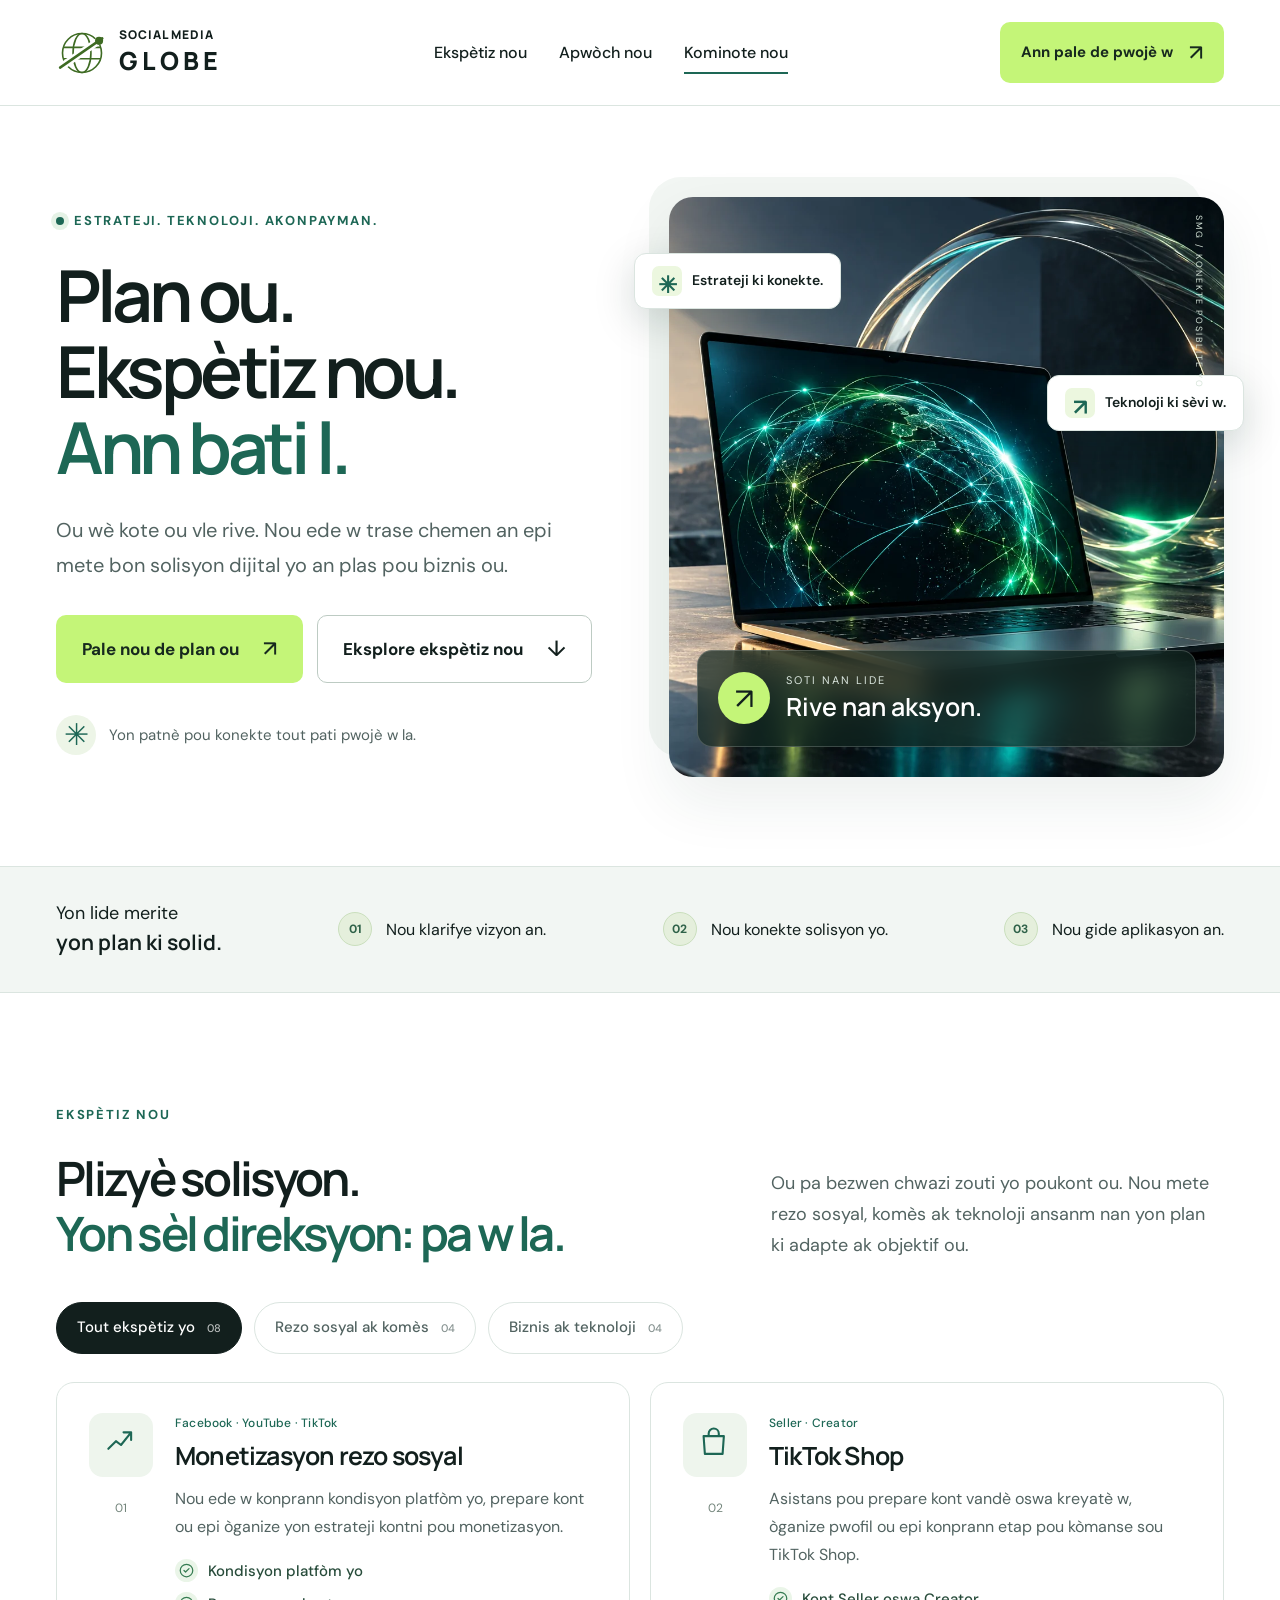
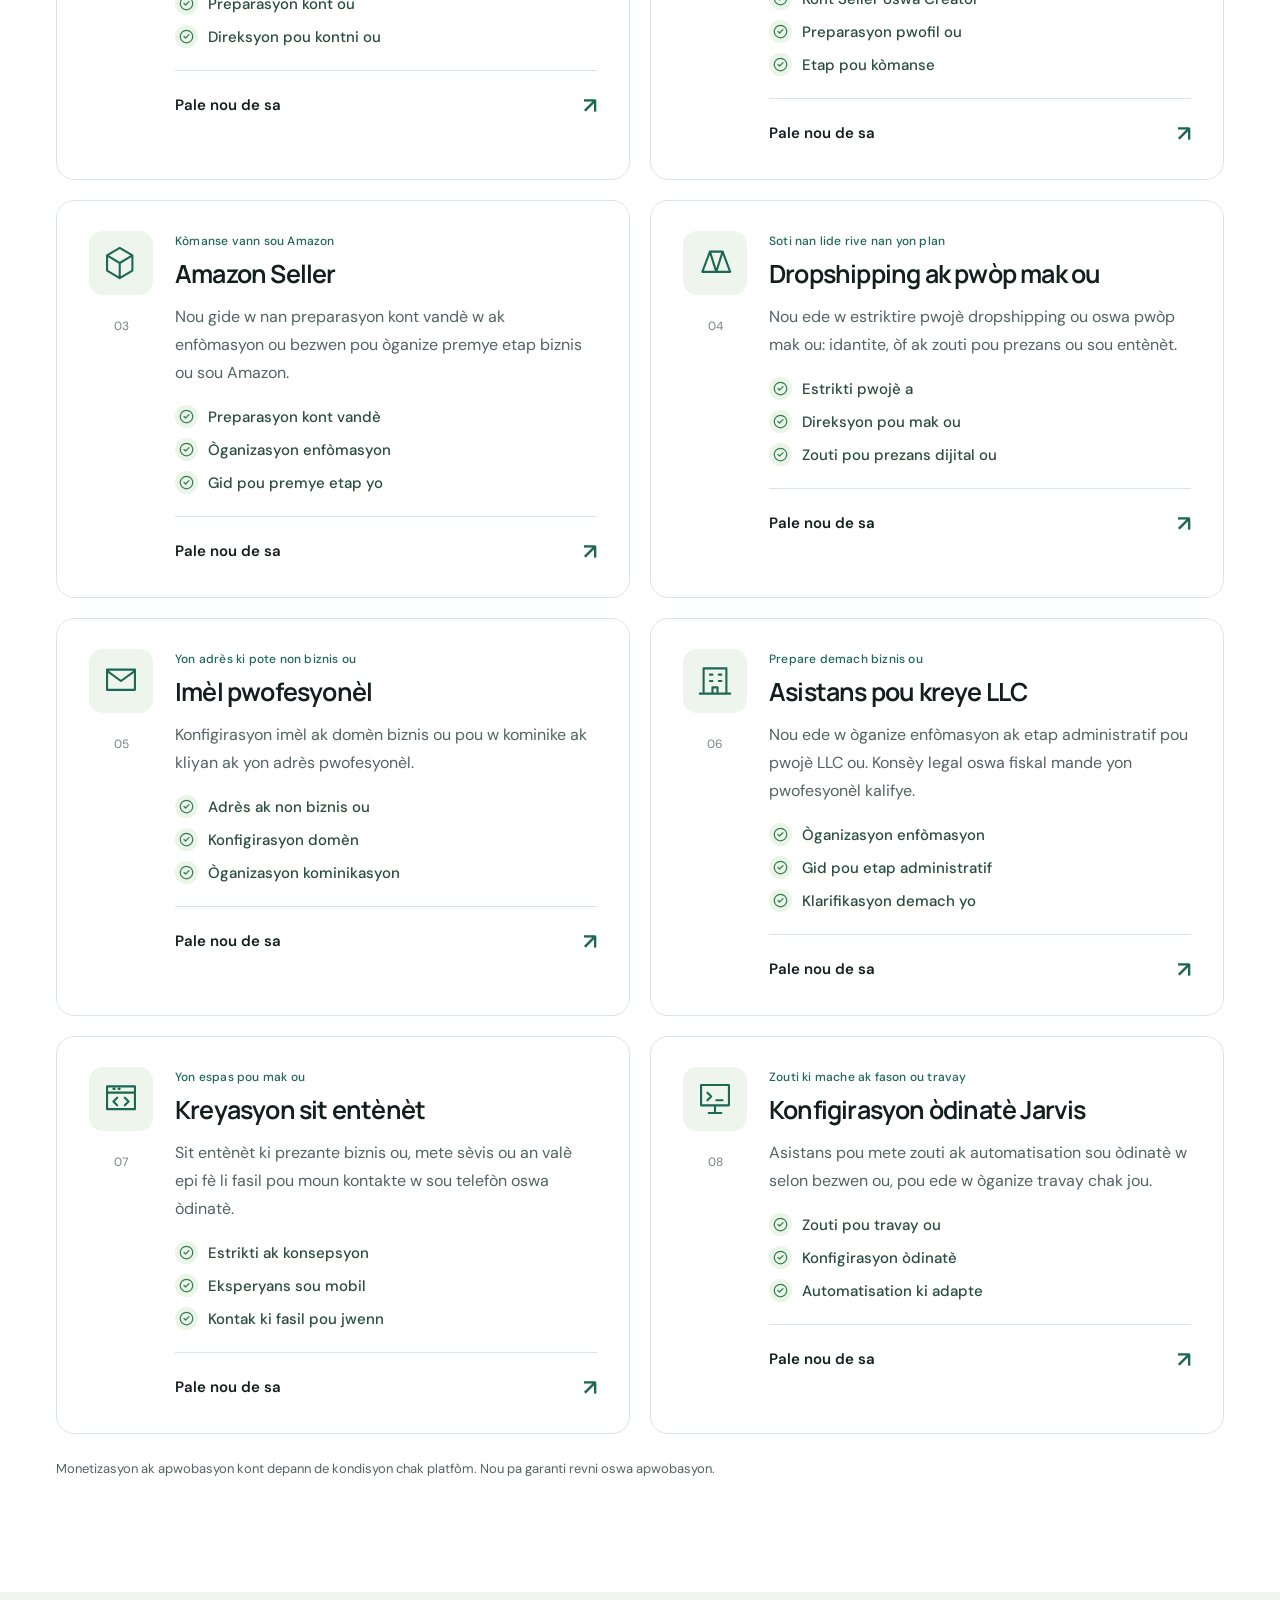
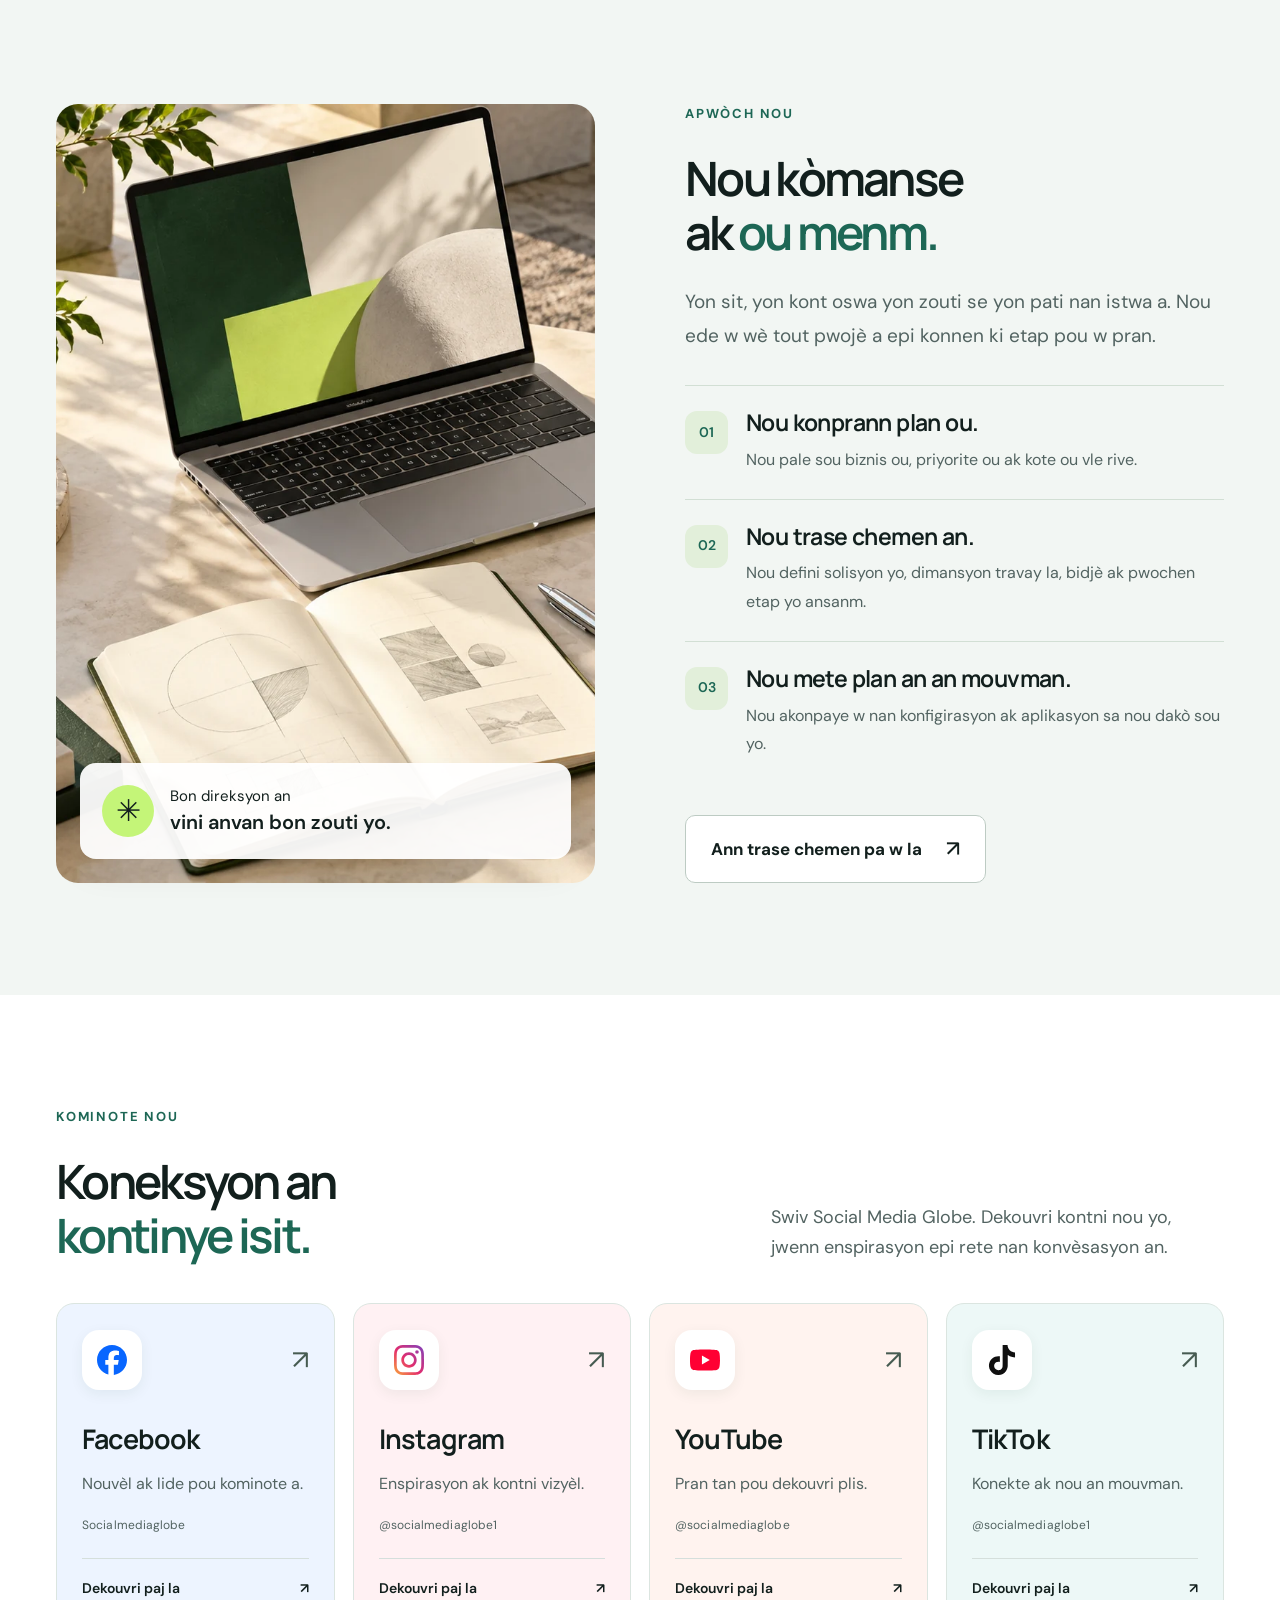
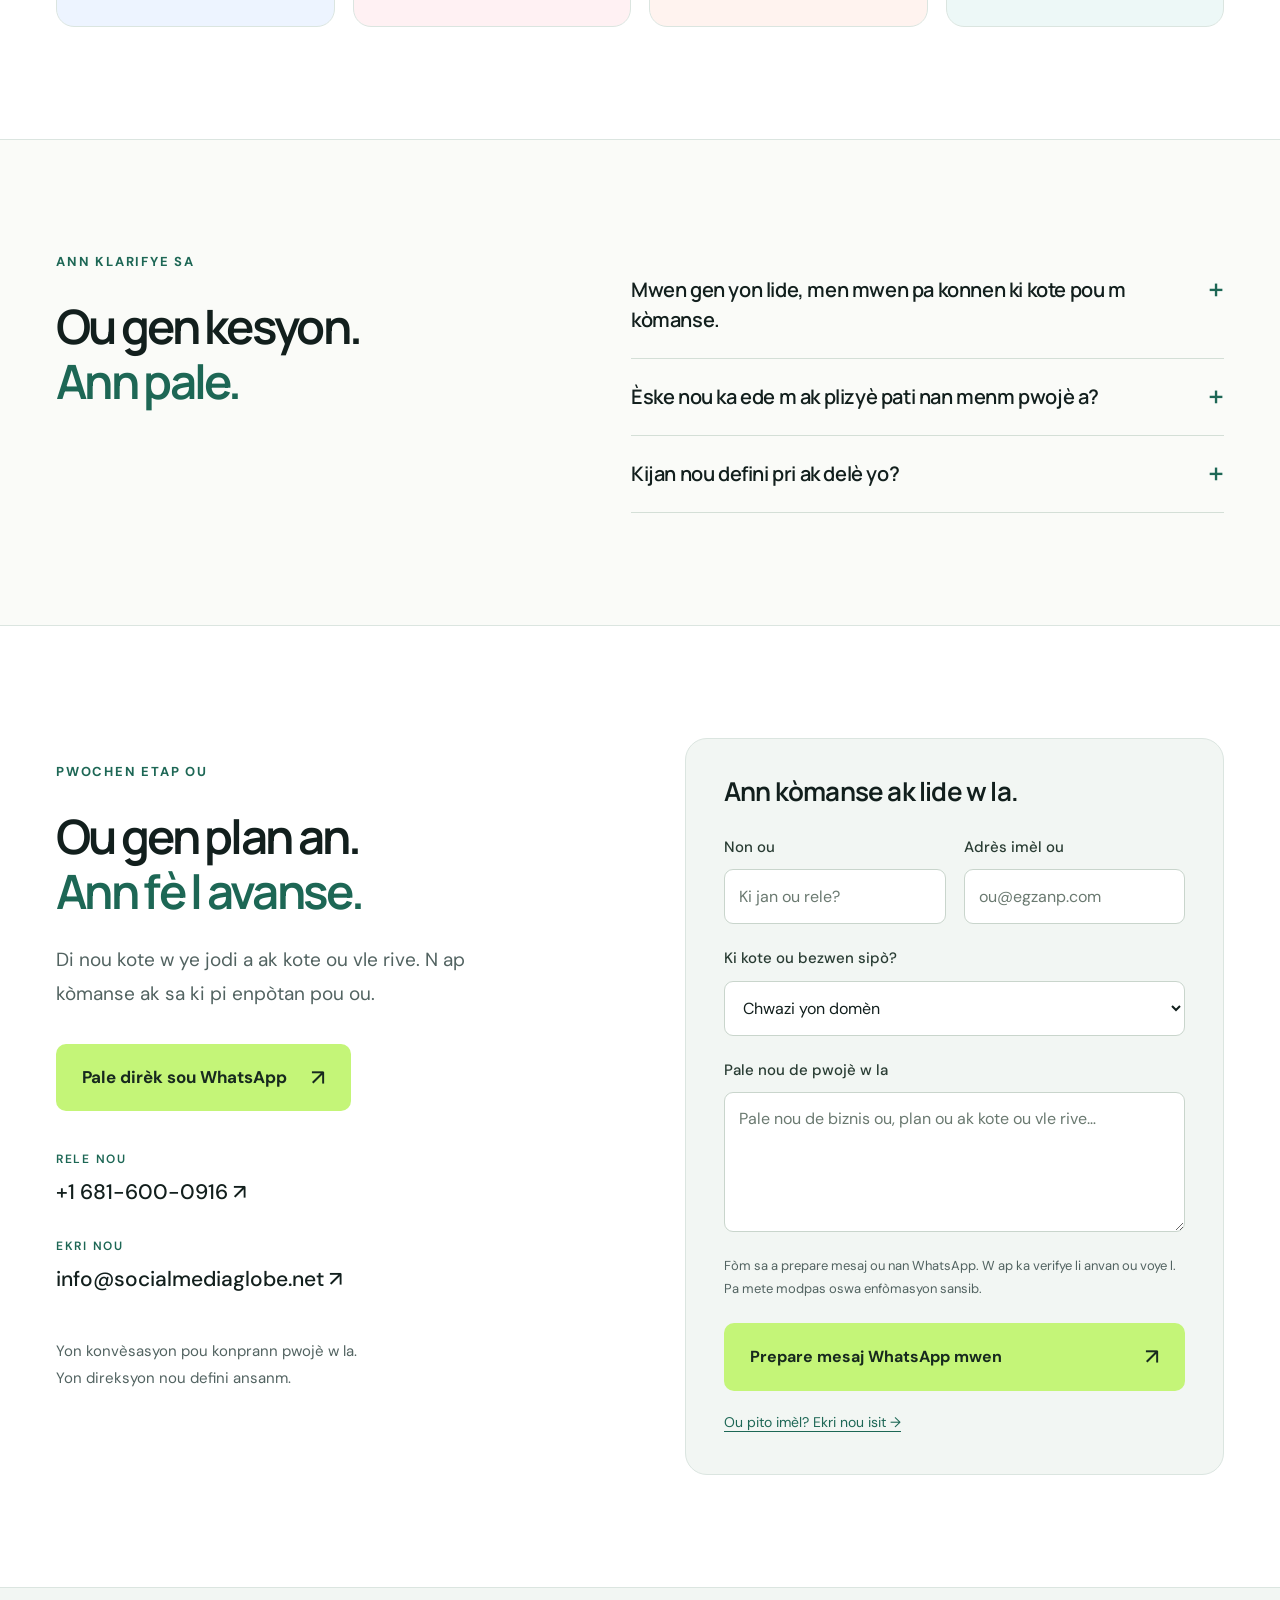
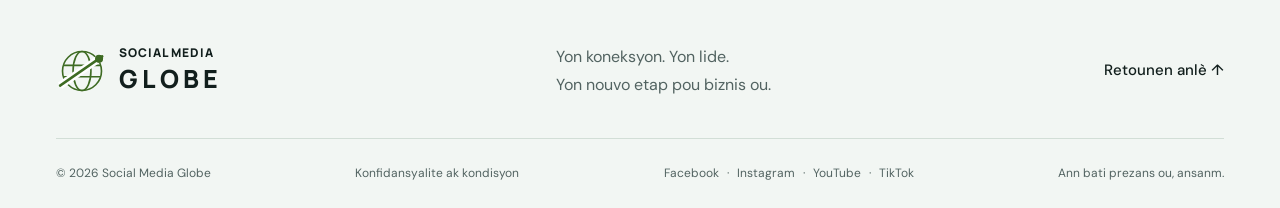
==== commit 2633153a: "Redesign agency site with bold typography custom images branded logos and interactive expertise" ====
--- a/index.html
+++ b/index.html
@@ -10,102 +10,116 @@
       content="Asistans pou monetizasyon rezo sosyal, TikTok Shop, Amazon Seller, pwòp mak ou, imèl pwofesyonèl, LLC, sit entènèt ak òdinatè Jarvis."
     />
     <link rel="icon" href="logo/favicon-source.svg" type="image/svg+xml" />
-    <link rel="stylesheet" href="style.css?v=20261017-light" />
-    <script src="script.js?v=20261017-light" defer></script>
+    <link rel="stylesheet" href="style.css?v=20261017-studio" />
+    <script src="script.js?v=20261017-studio" defer></script>
   </head>
   <body id="top">
     <a class="skip" href="#main">Ale nan kontni an</a>
+    <div class="scroll-progress" aria-hidden="true"></div>
     <header class="header">
       <div class="wrap nav">
         <a
           class="brand"
           href="index.html"
           aria-label="Social Media Globe — Akèy"
-          ><img src="logo-icon.svg" width="47" height="47" alt="" /><span
+          ><img src="logo-icon.svg" width="52" height="52" alt="" /><span
             >SOCIAL MEDIA<span class="brand-second">GLOBE</span></span
           ></a
+        >
+        <nav id="navigation" aria-label="Navigasyon prensipal">
+          <a href="index.html#services">Ekspètiz nou</a
+          ><a href="index.html#approach">Apwòch nou</a
+          ><a href="index.html#social">Kominote nou</a>
+        </nav>
+        <a class="button nav-button primary" href="index.html#contact"
+          >Ann pale de pwojè w <span>↗</span></a
         ><button
           class="menu-toggle"
           aria-label="Louvri meni an"
           aria-expanded="false"
           aria-controls="navigation"
         >
-          ☰
+          <span></span><span></span>
         </button>
-        <nav id="navigation" aria-label="Navigasyon prensipal">
-          <a href="index.html#services">Sèvis nou yo</a
-          ><a href="index.html#approach">Kijan nou travay</a
-          ><a href="index.html#social">Rezo sosyal</a>
-        </nav>
-        <a class="button nav-button" href="index.html#contact"
-          >Ann pale <span>↗</span></a
-        >
       </div>
     </header>
     <main id="main">
       <section class="hero wrap">
         <div class="hero-copy">
           <p class="eyebrow">
-            <span class="tiny-dot"></span> KONEKTE LIDE W AK POSIBLITE YO
+            <span class="status-dot"></span> ESTRATEJI. TEKNOLOJI. AKONPAYMAN.
           </p>
-          <h1>Gwo lide w la.<br />Yon prezans<br /><em>san fwontyè.</em></h1>
-          <p class="lede">
-            Ou gen yon plan pou biznis ou. Nou ede w klarifye direksyon an,
-            chwazi bon zouti yo epi mete pwojè a sou pye, etap pa etap.
+          <h1>Plan ou.<br />Ekspètiz nou.<br /><em>Ann bati l.</em></h1>
+          <p class="hero-description">
+            Ou wè kote ou vle rive. Nou ede w trase chemen an epi mete bon
+            solisyon dijital yo an plas pou biznis ou.
           </p>
           <div class="actions">
             <a class="button primary" href="#contact"
-              >Ann pale de pwojè w la <span>↗</span></a
-            ><a class="text-link" href="#services"
-              >Dekouvri sèvis nou yo <span>↓</span></a
+              >Pale nou de plan ou <span>↗</span></a
+            ><a class="button secondary" href="#services"
+              >Eksplore ekspètiz nou <span>↓</span></a
             >
           </div>
-          <div class="hero-caption">
-            <span>ESTRATEJI</span><i></i><span>KONFIGIRASYON</span><i></i
-            ><span>AKONPAYMAN</span>
+          <p class="hero-note">
+            <span class="mini-orbit" aria-hidden="true">✳</span> Yon patnè pou
+            konekte tout pati pwojè w la.
+          </p>
+        </div>
+        <div class="hero-visual">
+          <img
+            class="hero-photo"
+            src="assets/digital-workspace.webp"
+            width="1536"
+            height="1024"
+            alt="Konpozisyon vizyèl yon òdinatè ak koneksyon dijital an limyè"
+            fetchpriority="high"
+          />
+          <div class="visual-caption">
+            <span class="caption-orbit" aria-hidden="true">↗</span>
+            <div>
+              <span>SOTI NAN LIDE</span><strong>Rive nan aksyon.</strong>
+            </div>
           </div>
-        </div>
-        <div class="hero-art" aria-hidden="true">
-          <div class="orbit orbit-one"></div>
-          <div class="orbit orbit-two"></div>
-          <div class="globe">
-            <div class="globe-longitude l1"></div>
-            <div class="globe-longitude l2"></div>
-            <div class="globe-latitude a1"></div>
-            <div class="globe-latitude a2"></div>
-            <div class="globe-latitude a3"></div>
-            <div class="globe-equator"></div>
-          </div>
-          <div class="art-label label-one">
-            <span>↗</span> LIDE W GEN PLAS LI.
-          </div>
-          <div class="art-label label-two">
-            <b>SMG</b><span>ANN AVANSE<br />ANSANM.</span>
-          </div>
-          <div class="art-coordinate">KREYATIVITE × KONEKSYON</div>
-          <span class="star star-one">✳</span
-          ><span class="star star-two">+</span>
+          <a class="floating-chip chip-one" href="#approach"
+            ><span class="chip-icon">✳</span> Estrateji ki konekte.</a
+          ><a class="floating-chip chip-two" href="#services"
+            ><span class="chip-icon">↗</span> Teknoloji ki sèvi w.</a
+          ><span class="image-index" aria-hidden="true"
+            >SMG / KONEKTE POSIBLITE YO</span
+          >
         </div>
       </section>
-      <div class="ticker">
+      <section class="vision-strip">
         <div class="wrap">
-          <span>VIZYON OU.</span><b>✳</b><span>ZOUTI KI ADAPTE.</span><b>✳</b
-          ><span>YON NOUVO ETAP.</span><b>✳</b><span>SOCIAL MEDIA GLOBE.</span>
+          <p>Yon lide merite<br /><strong>yon plan ki solid.</strong></p>
+          <div><span>01</span> Nou klarifye vizyon an.</div>
+          <div><span>02</span> Nou konekte solisyon yo.</div>
+          <div><span>03</span> Nou gide aplikasyon an.</div>
         </div>
-      </div>
+      </section>
       <section class="section wrap" id="services">
         <div class="section-heading">
           <div>
-            <p class="eyebrow">01 / EKSPÈTIZ KI SÈVI VIZYON OU</p>
-            <h2>Ou pote vizyon an.<br />Nou ede w <em>bati rès la.</em></h2>
+            <p class="eyebrow">EKSPÈTIZ NOU</p>
+            <h2>Plizyè solisyon.<br /><em>Yon sèl direksyon: pa w la.</em></h2>
           </div>
           <p>
-            Yon sèl pwojè ka mande plizyè solisyon. Nou konekte ekspètiz sa yo
-            nan yon plan ki adapte ak objektif biznis ou.
+            Ou pa bezwen chwazi zouti yo poukont ou. Nou mete rezo sosyal, komès
+            ak teknoloji ansanm nan yon plan ki adapte ak objektif ou.
           </p>
         </div>
+        <div class="filters" role="group" aria-label="Filtre domèn ekspètiz yo">
+          <button class="filter active" data-filter="all" aria-pressed="true">
+            Tout ekspètiz yo <span>08</span></button
+          ><button class="filter" data-filter="commerce" aria-pressed="false">
+            Rezo sosyal ak komès <span>04</span></button
+          ><button class="filter" data-filter="business" aria-pressed="false">
+            Biznis ak teknoloji <span>04</span>
+          </button>
+        </div>
         <div class="services">
-          <article class="service">
+          <article class="service" data-category="commerce">
             <div class="service-top">
               <svg
                 viewBox="0 0 28 30"
@@ -125,11 +139,70 @@
               Nou ede w konprann kondisyon platfòm yo, prepare kont ou epi
               òganize yon estrateji kontni pou monetizasyon.
             </p>
+            <ul class="service-bullets">
+              <li>
+                <span class="point-check" aria-hidden="true"
+                  ><svg
+                    aria-hidden="true"
+                    xmlns="http://www.w3.org/2000/svg"
+                    width="24"
+                    height="24"
+                    viewBox="0 0 24 24"
+                    fill="none"
+                    stroke="currentColor"
+                    stroke-width="2"
+                    stroke-linecap="round"
+                    stroke-linejoin="round"
+                  >
+                    <circle cx="12" cy="12" r="10" />
+                    <path d="m16 9-5.5 5.5L8 12" />
+                  </svg> </span
+                ><span>Kondisyon platfòm yo</span>
+              </li>
+              <li>
+                <span class="point-check" aria-hidden="true"
+                  ><svg
+                    aria-hidden="true"
+                    xmlns="http://www.w3.org/2000/svg"
+                    width="24"
+                    height="24"
+                    viewBox="0 0 24 24"
+                    fill="none"
+                    stroke="currentColor"
+                    stroke-width="2"
+                    stroke-linecap="round"
+                    stroke-linejoin="round"
+                  >
+                    <circle cx="12" cy="12" r="10" />
+                    <path d="m16 9-5.5 5.5L8 12" />
+                  </svg> </span
+                ><span>Preparasyon kont ou</span>
+              </li>
+              <li>
+                <span class="point-check" aria-hidden="true"
+                  ><svg
+                    aria-hidden="true"
+                    xmlns="http://www.w3.org/2000/svg"
+                    width="24"
+                    height="24"
+                    viewBox="0 0 24 24"
+                    fill="none"
+                    stroke="currentColor"
+                    stroke-width="2"
+                    stroke-linecap="round"
+                    stroke-linejoin="round"
+                  >
+                    <circle cx="12" cy="12" r="10" />
+                    <path d="m16 9-5.5 5.5L8 12" />
+                  </svg> </span
+                ><span>Direksyon pou kontni ou</span>
+              </li>
+            </ul>
             <a href="#contact" data-service="Monetizasyon rezo sosyal"
               >Pale nou de sa <span>↗</span></a
             >
           </article>
-          <article class="service">
+          <article class="service" data-category="commerce">
             <div class="service-top">
               <svg
                 viewBox="0 0 28 30"
@@ -151,11 +224,70 @@
               Asistans pou prepare kont vandè oswa kreyatè w, òganize pwofil ou
               epi konprann etap pou kòmanse sou TikTok Shop.
             </p>
+            <ul class="service-bullets">
+              <li>
+                <span class="point-check" aria-hidden="true"
+                  ><svg
+                    aria-hidden="true"
+                    xmlns="http://www.w3.org/2000/svg"
+                    width="24"
+                    height="24"
+                    viewBox="0 0 24 24"
+                    fill="none"
+                    stroke="currentColor"
+                    stroke-width="2"
+                    stroke-linecap="round"
+                    stroke-linejoin="round"
+                  >
+                    <circle cx="12" cy="12" r="10" />
+                    <path d="m16 9-5.5 5.5L8 12" />
+                  </svg> </span
+                ><span>Kont Seller oswa Creator</span>
+              </li>
+              <li>
+                <span class="point-check" aria-hidden="true"
+                  ><svg
+                    aria-hidden="true"
+                    xmlns="http://www.w3.org/2000/svg"
+                    width="24"
+                    height="24"
+                    viewBox="0 0 24 24"
+                    fill="none"
+                    stroke="currentColor"
+                    stroke-width="2"
+                    stroke-linecap="round"
+                    stroke-linejoin="round"
+                  >
+                    <circle cx="12" cy="12" r="10" />
+                    <path d="m16 9-5.5 5.5L8 12" />
+                  </svg> </span
+                ><span>Preparasyon pwofil ou</span>
+              </li>
+              <li>
+                <span class="point-check" aria-hidden="true"
+                  ><svg
+                    aria-hidden="true"
+                    xmlns="http://www.w3.org/2000/svg"
+                    width="24"
+                    height="24"
+                    viewBox="0 0 24 24"
+                    fill="none"
+                    stroke="currentColor"
+                    stroke-width="2"
+                    stroke-linecap="round"
+                    stroke-linejoin="round"
+                  >
+                    <circle cx="12" cy="12" r="10" />
+                    <path d="m16 9-5.5 5.5L8 12" />
+                  </svg> </span
+                ><span>Etap pou kòmanse</span>
+              </li>
+            </ul>
             <a href="#contact" data-service="TikTok Shop"
               >Pale nou de sa <span>↗</span></a
             >
           </article>
-          <article class="service">
+          <article class="service" data-category="commerce">
             <div class="service-top">
               <svg
                 viewBox="0 0 28 30"
@@ -177,11 +309,70 @@
               Nou gide w nan preparasyon kont vandè w ak enfòmasyon ou bezwen
               pou òganize premye etap biznis ou sou Amazon.
             </p>
+            <ul class="service-bullets">
+              <li>
+                <span class="point-check" aria-hidden="true"
+                  ><svg
+                    aria-hidden="true"
+                    xmlns="http://www.w3.org/2000/svg"
+                    width="24"
+                    height="24"
+                    viewBox="0 0 24 24"
+                    fill="none"
+                    stroke="currentColor"
+                    stroke-width="2"
+                    stroke-linecap="round"
+                    stroke-linejoin="round"
+                  >
+                    <circle cx="12" cy="12" r="10" />
+                    <path d="m16 9-5.5 5.5L8 12" />
+                  </svg> </span
+                ><span>Preparasyon kont vandè</span>
+              </li>
+              <li>
+                <span class="point-check" aria-hidden="true"
+                  ><svg
+                    aria-hidden="true"
+                    xmlns="http://www.w3.org/2000/svg"
+                    width="24"
+                    height="24"
+                    viewBox="0 0 24 24"
+                    fill="none"
+                    stroke="currentColor"
+                    stroke-width="2"
+                    stroke-linecap="round"
+                    stroke-linejoin="round"
+                  >
+                    <circle cx="12" cy="12" r="10" />
+                    <path d="m16 9-5.5 5.5L8 12" />
+                  </svg> </span
+                ><span>Òganizasyon enfòmasyon</span>
+              </li>
+              <li>
+                <span class="point-check" aria-hidden="true"
+                  ><svg
+                    aria-hidden="true"
+                    xmlns="http://www.w3.org/2000/svg"
+                    width="24"
+                    height="24"
+                    viewBox="0 0 24 24"
+                    fill="none"
+                    stroke="currentColor"
+                    stroke-width="2"
+                    stroke-linecap="round"
+                    stroke-linejoin="round"
+                  >
+                    <circle cx="12" cy="12" r="10" />
+                    <path d="m16 9-5.5 5.5L8 12" />
+                  </svg> </span
+                ><span>Gid pou premye etap yo</span>
+              </li>
+            </ul>
             <a href="#contact" data-service="Amazon Seller"
               >Pale nou de sa <span>↗</span></a
             >
           </article>
-          <article class="service">
+          <article class="service" data-category="commerce">
             <div class="service-top">
               <svg
                 viewBox="0 0 28 30"
@@ -203,11 +394,70 @@
               Nou ede w estriktire pwojè dropshipping ou oswa pwòp mak ou:
               idantite, òf ak zouti pou prezans ou sou entènèt.
             </p>
+            <ul class="service-bullets">
+              <li>
+                <span class="point-check" aria-hidden="true"
+                  ><svg
+                    aria-hidden="true"
+                    xmlns="http://www.w3.org/2000/svg"
+                    width="24"
+                    height="24"
+                    viewBox="0 0 24 24"
+                    fill="none"
+                    stroke="currentColor"
+                    stroke-width="2"
+                    stroke-linecap="round"
+                    stroke-linejoin="round"
+                  >
+                    <circle cx="12" cy="12" r="10" />
+                    <path d="m16 9-5.5 5.5L8 12" />
+                  </svg> </span
+                ><span>Estrikti pwojè a</span>
+              </li>
+              <li>
+                <span class="point-check" aria-hidden="true"
+                  ><svg
+                    aria-hidden="true"
+                    xmlns="http://www.w3.org/2000/svg"
+                    width="24"
+                    height="24"
+                    viewBox="0 0 24 24"
+                    fill="none"
+                    stroke="currentColor"
+                    stroke-width="2"
+                    stroke-linecap="round"
+                    stroke-linejoin="round"
+                  >
+                    <circle cx="12" cy="12" r="10" />
+                    <path d="m16 9-5.5 5.5L8 12" />
+                  </svg> </span
+                ><span>Direksyon pou mak ou</span>
+              </li>
+              <li>
+                <span class="point-check" aria-hidden="true"
+                  ><svg
+                    aria-hidden="true"
+                    xmlns="http://www.w3.org/2000/svg"
+                    width="24"
+                    height="24"
+                    viewBox="0 0 24 24"
+                    fill="none"
+                    stroke="currentColor"
+                    stroke-width="2"
+                    stroke-linecap="round"
+                    stroke-linejoin="round"
+                  >
+                    <circle cx="12" cy="12" r="10" />
+                    <path d="m16 9-5.5 5.5L8 12" />
+                  </svg> </span
+                ><span>Zouti pou prezans dijital ou</span>
+              </li>
+            </ul>
             <a href="#contact" data-service="Dropshipping ak pwòp mak ou"
               >Pale nou de sa <span>↗</span></a
             >
           </article>
-          <article class="service">
+          <article class="service" data-category="business">
             <div class="service-top">
               <svg
                 viewBox="0 0 28 30"
@@ -227,11 +477,70 @@
               Konfigirasyon imèl ak domèn biznis ou pou w kominike ak kliyan ak
               yon adrès pwofesyonèl.
             </p>
+            <ul class="service-bullets">
+              <li>
+                <span class="point-check" aria-hidden="true"
+                  ><svg
+                    aria-hidden="true"
+                    xmlns="http://www.w3.org/2000/svg"
+                    width="24"
+                    height="24"
+                    viewBox="0 0 24 24"
+                    fill="none"
+                    stroke="currentColor"
+                    stroke-width="2"
+                    stroke-linecap="round"
+                    stroke-linejoin="round"
+                  >
+                    <circle cx="12" cy="12" r="10" />
+                    <path d="m16 9-5.5 5.5L8 12" />
+                  </svg> </span
+                ><span>Adrès ak non biznis ou</span>
+              </li>
+              <li>
+                <span class="point-check" aria-hidden="true"
+                  ><svg
+                    aria-hidden="true"
+                    xmlns="http://www.w3.org/2000/svg"
+                    width="24"
+                    height="24"
+                    viewBox="0 0 24 24"
+                    fill="none"
+                    stroke="currentColor"
+                    stroke-width="2"
+                    stroke-linecap="round"
+                    stroke-linejoin="round"
+                  >
+                    <circle cx="12" cy="12" r="10" />
+                    <path d="m16 9-5.5 5.5L8 12" />
+                  </svg> </span
+                ><span>Konfigirasyon domèn</span>
+              </li>
+              <li>
+                <span class="point-check" aria-hidden="true"
+                  ><svg
+                    aria-hidden="true"
+                    xmlns="http://www.w3.org/2000/svg"
+                    width="24"
+                    height="24"
+                    viewBox="0 0 24 24"
+                    fill="none"
+                    stroke="currentColor"
+                    stroke-width="2"
+                    stroke-linecap="round"
+                    stroke-linejoin="round"
+                  >
+                    <circle cx="12" cy="12" r="10" />
+                    <path d="m16 9-5.5 5.5L8 12" />
+                  </svg> </span
+                ><span>Òganizasyon kominikasyon</span>
+              </li>
+            </ul>
             <a href="#contact" data-service="Imèl pwofesyonèl"
               >Pale nou de sa <span>↗</span></a
             >
           </article>
-          <article class="service">
+          <article class="service" data-category="business">
             <div class="service-top">
               <svg
                 viewBox="0 0 28 30"
@@ -253,11 +562,70 @@
               Nou ede w òganize enfòmasyon ak etap administratif pou pwojè LLC
               ou. Konsèy legal oswa fiskal mande yon pwofesyonèl kalifye.
             </p>
+            <ul class="service-bullets">
+              <li>
+                <span class="point-check" aria-hidden="true"
+                  ><svg
+                    aria-hidden="true"
+                    xmlns="http://www.w3.org/2000/svg"
+                    width="24"
+                    height="24"
+                    viewBox="0 0 24 24"
+                    fill="none"
+                    stroke="currentColor"
+                    stroke-width="2"
+                    stroke-linecap="round"
+                    stroke-linejoin="round"
+                  >
+                    <circle cx="12" cy="12" r="10" />
+                    <path d="m16 9-5.5 5.5L8 12" />
+                  </svg> </span
+                ><span>Òganizasyon enfòmasyon</span>
+              </li>
+              <li>
+                <span class="point-check" aria-hidden="true"
+                  ><svg
+                    aria-hidden="true"
+                    xmlns="http://www.w3.org/2000/svg"
+                    width="24"
+                    height="24"
+                    viewBox="0 0 24 24"
+                    fill="none"
+                    stroke="currentColor"
+                    stroke-width="2"
+                    stroke-linecap="round"
+                    stroke-linejoin="round"
+                  >
+                    <circle cx="12" cy="12" r="10" />
+                    <path d="m16 9-5.5 5.5L8 12" />
+                  </svg> </span
+                ><span>Gid pou etap administratif</span>
+              </li>
+              <li>
+                <span class="point-check" aria-hidden="true"
+                  ><svg
+                    aria-hidden="true"
+                    xmlns="http://www.w3.org/2000/svg"
+                    width="24"
+                    height="24"
+                    viewBox="0 0 24 24"
+                    fill="none"
+                    stroke="currentColor"
+                    stroke-width="2"
+                    stroke-linecap="round"
+                    stroke-linejoin="round"
+                  >
+                    <circle cx="12" cy="12" r="10" />
+                    <path d="m16 9-5.5 5.5L8 12" />
+                  </svg> </span
+                ><span>Klarifikasyon demach yo</span>
+              </li>
+            </ul>
             <a href="#contact" data-service="Asistans pou kreye LLC"
               >Pale nou de sa <span>↗</span></a
             >
           </article>
-          <article class="service">
+          <article class="service" data-category="business">
             <div class="service-top">
               <svg
                 viewBox="0 0 28 30"
@@ -279,11 +647,70 @@
               Sit entènèt ki prezante biznis ou, mete sèvis ou an valè epi fè li
               fasil pou moun kontakte w sou telefòn oswa òdinatè.
             </p>
+            <ul class="service-bullets">
+              <li>
+                <span class="point-check" aria-hidden="true"
+                  ><svg
+                    aria-hidden="true"
+                    xmlns="http://www.w3.org/2000/svg"
+                    width="24"
+                    height="24"
+                    viewBox="0 0 24 24"
+                    fill="none"
+                    stroke="currentColor"
+                    stroke-width="2"
+                    stroke-linecap="round"
+                    stroke-linejoin="round"
+                  >
+                    <circle cx="12" cy="12" r="10" />
+                    <path d="m16 9-5.5 5.5L8 12" />
+                  </svg> </span
+                ><span>Estrikti ak konsepsyon</span>
+              </li>
+              <li>
+                <span class="point-check" aria-hidden="true"
+                  ><svg
+                    aria-hidden="true"
+                    xmlns="http://www.w3.org/2000/svg"
+                    width="24"
+                    height="24"
+                    viewBox="0 0 24 24"
+                    fill="none"
+                    stroke="currentColor"
+                    stroke-width="2"
+                    stroke-linecap="round"
+                    stroke-linejoin="round"
+                  >
+                    <circle cx="12" cy="12" r="10" />
+                    <path d="m16 9-5.5 5.5L8 12" />
+                  </svg> </span
+                ><span>Eksperyans sou mobil</span>
+              </li>
+              <li>
+                <span class="point-check" aria-hidden="true"
+                  ><svg
+                    aria-hidden="true"
+                    xmlns="http://www.w3.org/2000/svg"
+                    width="24"
+                    height="24"
+                    viewBox="0 0 24 24"
+                    fill="none"
+                    stroke="currentColor"
+                    stroke-width="2"
+                    stroke-linecap="round"
+                    stroke-linejoin="round"
+                  >
+                    <circle cx="12" cy="12" r="10" />
+                    <path d="m16 9-5.5 5.5L8 12" />
+                  </svg> </span
+                ><span>Kontak ki fasil pou jwenn</span>
+              </li>
+            </ul>
             <a href="#contact" data-service="Kreyasyon sit entènèt"
               >Pale nou de sa <span>↗</span></a
             >
           </article>
-          <article class="service">
+          <article class="service" data-category="business">
             <div class="service-top">
               <svg
                 viewBox="0 0 28 30"
@@ -305,67 +732,146 @@
               Asistans pou mete zouti ak automatisation sou òdinatè w selon
               bezwen ou, pou ede w òganize travay chak jou.
             </p>
+            <ul class="service-bullets">
+              <li>
+                <span class="point-check" aria-hidden="true"
+                  ><svg
+                    aria-hidden="true"
+                    xmlns="http://www.w3.org/2000/svg"
+                    width="24"
+                    height="24"
+                    viewBox="0 0 24 24"
+                    fill="none"
+                    stroke="currentColor"
+                    stroke-width="2"
+                    stroke-linecap="round"
+                    stroke-linejoin="round"
+                  >
+                    <circle cx="12" cy="12" r="10" />
+                    <path d="m16 9-5.5 5.5L8 12" />
+                  </svg> </span
+                ><span>Zouti pou travay ou</span>
+              </li>
+              <li>
+                <span class="point-check" aria-hidden="true"
+                  ><svg
+                    aria-hidden="true"
+                    xmlns="http://www.w3.org/2000/svg"
+                    width="24"
+                    height="24"
+                    viewBox="0 0 24 24"
+                    fill="none"
+                    stroke="currentColor"
+                    stroke-width="2"
+                    stroke-linecap="round"
+                    stroke-linejoin="round"
+                  >
+                    <circle cx="12" cy="12" r="10" />
+                    <path d="m16 9-5.5 5.5L8 12" />
+                  </svg> </span
+                ><span>Konfigirasyon òdinatè</span>
+              </li>
+              <li>
+                <span class="point-check" aria-hidden="true"
+                  ><svg
+                    aria-hidden="true"
+                    xmlns="http://www.w3.org/2000/svg"
+                    width="24"
+                    height="24"
+                    viewBox="0 0 24 24"
+                    fill="none"
+                    stroke="currentColor"
+                    stroke-width="2"
+                    stroke-linecap="round"
+                    stroke-linejoin="round"
+                  >
+                    <circle cx="12" cy="12" r="10" />
+                    <path d="m16 9-5.5 5.5L8 12" />
+                  </svg> </span
+                ><span>Automatisation ki adapte</span>
+              </li>
+            </ul>
             <a href="#contact" data-service="Konfigirasyon òdinatè Jarvis"
               >Pale nou de sa <span>↗</span></a
             >
           </article>
         </div>
+        <p class="filter-status sr-only" aria-live="polite"></p>
         <p class="service-note">
-          Pou monetizasyon ak kont vandè, disponiblite ak apwobasyon depann de
-          kondisyon chak platfòm. Nou pa garanti revni oswa apwobasyon.
+          Monetizasyon ak apwobasyon kont depann de kondisyon chak platfòm. Nou
+          pa garanti revni oswa apwobasyon.
         </p>
       </section>
       <section class="approach section" id="approach">
         <div class="wrap approach-grid">
-          <div>
-            <p class="eyebrow">02 / YON DEMACH KI KLÈ</p>
-            <h2>Ann fè pwojè a<br /><em>pran fòm.</em></h2>
-            <p class="lede">
-              Pa bezwen gen tout repons yo pou kòmanse. Pataje kote w ye ak kote
-              w vle rive.
+          <div class="strategy-image">
+            <img
+              src="assets/strategy-workspace.webp"
+              width="1448"
+              height="1086"
+              alt="Espas travay konseptyèl ak òdinatè, kaye planifikasyon ak zouti kreyatif"
+              loading="lazy"
+            />
+            <div class="photo-caption">
+              <span class="caption-orbit">✳</span>
+              <p>
+                Bon direksyon an<br /><strong>vini anvan bon zouti yo.</strong>
+              </p>
+            </div>
+          </div>
+          <div class="approach-copy">
+            <p class="eyebrow">APWÒCH NOU</p>
+            <h2>Nou kòmanse<br />ak <em>ou menm.</em></h2>
+            <p class="intro">
+              Yon sit, yon kont oswa yon zouti se yon pati nan istwa a. Nou ede
+              w wè tout pwojè a epi konnen ki etap pou w pran.
             </p>
-            <a class="text-link" href="#contact">Fè premye koneksyon an ↗</a>
+            <ol class="steps">
+              <li>
+                <span>01</span>
+                <div>
+                  <h3>Nou konprann plan ou.</h3>
+                  <p>
+                    Nou pale sou biznis ou, priyorite ou ak kote ou vle rive.
+                  </p>
+                </div>
+              </li>
+              <li>
+                <span>02</span>
+                <div>
+                  <h3>Nou trase chemen an.</h3>
+                  <p>
+                    Nou defini solisyon yo, dimansyon travay la, bidjè ak
+                    pwochen etap yo ansanm.
+                  </p>
+                </div>
+              </li>
+              <li>
+                <span>03</span>
+                <div>
+                  <h3>Nou mete plan an an mouvman.</h3>
+                  <p>
+                    Nou akonpaye w nan konfigirasyon ak aplikasyon sa nou dakò
+                    sou yo.
+                  </p>
+                </div>
+              </li>
+            </ol>
+            <a class="button secondary" href="#contact"
+              >Ann trase chemen pa w la <span>↗</span></a
+            >
           </div>
-          <ol class="steps">
-            <li>
-              <span>01</span>
-              <div>
-                <h3>Nou koute w.</h3>
-                <p>Ou prezante lide w, bezwen ou ak kesyon ou yo.</p>
-              </div>
-            </li>
-            <li>
-              <span>02</span>
-              <div>
-                <h3>Nou defini chemen an.</h3>
-                <p>
-                  Nou konekte bezwen ou ak bon solisyon yo, epi nou defini
-                  priyorite, dimansyon travay la, bidjè ak etap yo.
-                </p>
-              </div>
-            </li>
-            <li>
-              <span>03</span>
-              <div>
-                <h3>Nou avanse ansanm.</h3>
-                <p>
-                  Nou gide w pandan aplikasyon plan an, ak konfigirasyon ak
-                  akonpayman nou dakò sou yo.
-                </p>
-              </div>
-            </li>
-          </ol>
         </div>
       </section>
-      <section class="section wrap" id="social">
+      <section class="social-section section wrap" id="social">
         <div class="section-heading">
           <div>
-            <p class="eyebrow">03 / RETE NAN KONEKSYON AN</p>
-            <h2>Men kote pou<br /><em>jwenn nou.</em></h2>
+            <p class="eyebrow">KOMINOTE NOU</p>
+            <h2>Koneksyon an<br /><em>kontinye isit.</em></h2>
           </div>
           <p>
-            Dekouvri sa n ap pataje, suiv nouvèl nou yo epi antre nan kominote
-            Social Media Globe la.
+            Swiv Social Media Globe. Dekouvri kontni nou yo, jwenn enspirasyon
+            epi rete nan konvèsasyon an.
           </p>
         </div>
         <div class="social-grid">
@@ -374,68 +880,187 @@
             href="https://www.facebook.com/people/Socialmediaglobe/61588999744707/"
             target="_blank"
             rel="noopener noreferrer"
-            aria-label="Suiv nou sou Facebook (louvri nan yon nouvo onglet)"
-            ><span class="social-symbol" aria-hidden="true">f</span
-            ><span class="social-arrow">↗</span>
+            aria-label="Suiv Social Media Globe sou Facebook (nouvo onglet)"
+            ><div class="social-top">
+              <span class="social-symbol" aria-hidden="true"
+                ><svg
+                  class="brand-icon"
+                  aria-hidden="true"
+                  viewBox="0 0 24 24"
+                  xmlns="http://www.w3.org/2000/svg"
+                >
+                  <path
+                    fill="#0866ff"
+                    d="M9.101 23.691v-7.98H6.627v-3.667h2.474v-1.58c0-4.085 1.848-5.978 5.858-5.978.401 0 .955.042 1.468.103a8.68 8.68 0 0 1 1.141.195v3.325a8.623 8.623 0 0 0-.653-.036 26.805 26.805 0 0 0-.733-.009c-.707 0-1.259.096-1.675.309a1.686 1.686 0 0 0-.679.622c-.258.42-.374.995-.374 1.752v1.297h3.919l-.386 2.103-.287 1.564h-3.246v8.245C19.396 23.238 24 18.179 24 12.044c0-6.627-5.373-12-12-12s-12 5.373-12 12c0 5.628 3.874 10.35 9.101 11.647Z"
+                  /></svg></span
+              ><span class="social-arrow" aria-hidden="true">↗</span>
+            </div>
             <h3>Facebook</h3>
-            <p>Socialmediaglobe</p>
-            <span class="social-follow">Suiv nou →</span></a
+            <p class="social-description">Nouvèl ak lide pou kominote a.</p>
+            <span class="social-handle">Socialmediaglobe</span
+            ><span class="social-follow"
+              >Dekouvri paj la <span>↗</span></span
+            ></a
           ><a
             class="social-card instagram"
             href="https://www.instagram.com/socialmediaglobe1"
             target="_blank"
             rel="noopener noreferrer"
-            aria-label="Suiv nou sou Instagram (louvri nan yon nouvo onglet)"
-            ><span class="social-symbol" aria-hidden="true">◎</span
-            ><span class="social-arrow">↗</span>
+            aria-label="Suiv Social Media Globe sou Instagram (nouvo onglet)"
+            ><div class="social-top">
+              <span class="social-symbol" aria-hidden="true"
+                ><svg
+                  class="brand-icon"
+                  aria-hidden="true"
+                  viewBox="0 0 24 24"
+                  xmlns="http://www.w3.org/2000/svg"
+                >
+                  <defs>
+                    <linearGradient
+                      id="instagram-color"
+                      x1="0"
+                      y1="1"
+                      x2="1"
+                      y2="0"
+                    >
+                      <stop stop-color="#f9a83a" />
+                      <stop offset=".45" stop-color="#e32d6d" />
+                      <stop offset="1" stop-color="#7e42be" />
+                    </linearGradient>
+                  </defs>
+                  <path
+                    fill="url(#instagram-color)"
+                    d="M7.0301.084c-1.2768.0602-2.1487.264-2.911.5634-.7888.3075-1.4575.72-2.1228 1.3877-.6652.6677-1.075 1.3368-1.3802 2.127-.2954.7638-.4956 1.6365-.552 2.914-.0564 1.2775-.0689 1.6882-.0626 4.947.0062 3.2586.0206 3.6671.0825 4.9473.061 1.2765.264 2.1482.5635 2.9107.308.7889.72 1.4573 1.388 2.1228.6679.6655 1.3365 1.0743 2.1285 1.38.7632.295 1.6361.4961 2.9134.552 1.2773.056 1.6884.069 4.9462.0627 3.2578-.0062 3.668-.0207 4.9478-.0814 1.28-.0607 2.147-.2652 2.9098-.5633.7889-.3086 1.4578-.72 2.1228-1.3881.665-.6682 1.0745-1.3378 1.3795-2.1284.2957-.7632.4966-1.636.552-2.9124.056-1.2809.0692-1.6898.063-4.948-.0063-3.2583-.021-3.6668-.0817-4.9465-.0607-1.2797-.264-2.1487-.5633-2.9117-.3084-.7889-.72-1.4568-1.3876-2.1228C21.2982 1.33 20.628.9208 19.8378.6165 19.074.321 18.2017.1197 16.9244.0645 15.6471.0093 15.236-.005 11.977.0014 8.718.0076 8.31.0215 7.0301.0839m.1402 21.6932c-1.17-.0509-1.8053-.2453-2.2287-.408-.5606-.216-.96-.4771-1.3819-.895-.422-.4178-.6811-.8186-.9-1.378-.1644-.4234-.3624-1.058-.4171-2.228-.0595-1.2645-.072-1.6442-.079-4.848-.007-3.2037.0053-3.583.0607-4.848.05-1.169.2456-1.805.408-2.2282.216-.5613.4762-.96.895-1.3816.4188-.4217.8184-.6814 1.3783-.9003.423-.1651 1.0575-.3614 2.227-.4171 1.2655-.06 1.6447-.072 4.848-.079 3.2033-.007 3.5835.005 4.8495.0608 1.169.0508 1.8053.2445 2.228.408.5608.216.96.4754 1.3816.895.4217.4194.6816.8176.9005 1.3787.1653.4217.3617 1.056.4169 2.2263.0602 1.2655.0739 1.645.0796 4.848.0058 3.203-.0055 3.5834-.061 4.848-.051 1.17-.245 1.8055-.408 2.2294-.216.5604-.4763.96-.8954 1.3814-.419.4215-.8181.6811-1.3783.9-.4224.1649-1.0577.3617-2.2262.4174-1.2656.0595-1.6448.072-4.8493.079-3.2045.007-3.5825-.006-4.848-.0608M16.953 5.5864A1.44 1.44 0 1 0 18.39 4.144a1.44 1.44 0 0 0-1.437 1.4424M5.8385 12.012c.0067 3.4032 2.7706 6.1557 6.173 6.1493 3.4026-.0065 6.157-2.7701 6.1506-6.1733-.0065-3.4032-2.771-6.1565-6.174-6.1498-3.403.0067-6.156 2.771-6.1496 6.1738M8 12.0077a4 4 0 1 1 4.008 3.9921A3.9996 3.9996 0 0 1 8 12.0077"
+                  /></svg></span
+              ><span class="social-arrow" aria-hidden="true">↗</span>
+            </div>
             <h3>Instagram</h3>
-            <p>@socialmediaglobe1</p>
-            <span class="social-follow">Suiv nou →</span></a
+            <p class="social-description">Enspirasyon ak kontni vizyèl.</p>
+            <span class="social-handle">@socialmediaglobe1</span
+            ><span class="social-follow"
+              >Dekouvri paj la <span>↗</span></span
+            ></a
           ><a
             class="social-card youtube"
             href="https://www.youtube.com/@socialmediaglobe"
             target="_blank"
             rel="noopener noreferrer"
-            aria-label="Suiv nou sou YouTube (louvri nan yon nouvo onglet)"
-            ><span class="social-symbol" aria-hidden="true">▷</span
-            ><span class="social-arrow">↗</span>
+            aria-label="Suiv Social Media Globe sou YouTube (nouvo onglet)"
+            ><div class="social-top">
+              <span class="social-symbol" aria-hidden="true"
+                ><svg
+                  class="brand-icon"
+                  aria-hidden="true"
+                  viewBox="0 0 24 24"
+                  xmlns="http://www.w3.org/2000/svg"
+                >
+                  <path
+                    fill="#ff0033"
+                    d="M23.498 6.186a3.016 3.016 0 0 0-2.122-2.136C19.505 3.545 12 3.545 12 3.545s-7.505 0-9.377.505A3.017 3.017 0 0 0 .502 6.186C0 8.07 0 12 0 12s0 3.93.502 5.814a3.016 3.016 0 0 0 2.122 2.136c1.871.505 9.376.505 9.376.505s7.505 0 9.377-.505a3.015 3.015 0 0 0 2.122-2.136C24 15.93 24 12 24 12s0-3.93-.502-5.814zM9.545 15.568V8.432L15.818 12l-6.273 3.568z"
+                  /></svg></span
+              ><span class="social-arrow" aria-hidden="true">↗</span>
+            </div>
             <h3>YouTube</h3>
-            <p>@socialmediaglobe</p>
-            <span class="social-follow">Suiv nou →</span></a
+            <p class="social-description">Pran tan pou dekouvri plis.</p>
+            <span class="social-handle">@socialmediaglobe</span
+            ><span class="social-follow"
+              >Dekouvri paj la <span>↗</span></span
+            ></a
           ><a
             class="social-card tiktok"
             href="https://www.tiktok.com/@socialmediaglobe1"
             target="_blank"
             rel="noopener noreferrer"
-            aria-label="Suiv nou sou TikTok (louvri nan yon nouvo onglet)"
-            ><span class="social-symbol" aria-hidden="true">♪</span
-            ><span class="social-arrow">↗</span>
+            aria-label="Suiv Social Media Globe sou TikTok (nouvo onglet)"
+            ><div class="social-top">
+              <span class="social-symbol" aria-hidden="true"
+                ><svg
+                  class="brand-icon"
+                  aria-hidden="true"
+                  viewBox="0 0 24 24"
+                  xmlns="http://www.w3.org/2000/svg"
+                >
+                  <path
+                    fill="#101010"
+                    d="M12.525.02c1.31-.02 2.61-.01 3.91-.02.08 1.53.63 3.09 1.75 4.17 1.12 1.11 2.7 1.62 4.24 1.79v4.03c-1.44-.05-2.89-.35-4.2-.97-.57-.26-1.1-.59-1.62-.93-.01 2.92.01 5.84-.02 8.75-.08 1.4-.54 2.79-1.35 3.94-1.31 1.92-3.58 3.17-5.91 3.21-1.43.08-2.86-.31-4.08-1.03-2.02-1.19-3.44-3.37-3.65-5.71-.02-.5-.03-1-.01-1.49.18-1.9 1.12-3.72 2.58-4.96 1.66-1.44 3.98-2.13 6.15-1.72.02 1.48-.04 2.96-.04 4.44-.99-.32-2.15-.23-3.02.37-.63.41-1.11 1.04-1.36 1.75-.21.51-.15 1.07-.14 1.61.24 1.64 1.82 3.02 3.5 2.87 1.12-.01 2.19-.66 2.77-1.61.19-.33.4-.67.41-1.06.1-1.79.06-3.57.07-5.36.01-4.03-.01-8.05.02-12.07z"
+                  /></svg></span
+              ><span class="social-arrow" aria-hidden="true">↗</span>
+            </div>
             <h3>TikTok</h3>
-            <p>@socialmediaglobe1</p>
-            <span class="social-follow">Suiv nou →</span></a
+            <p class="social-description">Konekte ak nou an mouvman.</p>
+            <span class="social-handle">@socialmediaglobe1</span
+            ><span class="social-follow"
+              >Dekouvri paj la <span>↗</span></span
+            ></a
           >
+        </div>
+      </section>
+      <section class="faq-section section">
+        <div class="wrap faq-grid">
+          <div>
+            <p class="eyebrow">ANN KLARIFYE SA</p>
+            <h2>Ou gen kesyon.<br /><em>Ann pale.</em></h2>
+          </div>
+          <div class="faq-list">
+            <details>
+              <summary>
+                Mwen gen yon lide, men mwen pa konnen ki kote pou m
+                kòmanse.<span>+</span>
+              </summary>
+              <p>
+                Se yon bon pwen depa. Pataje lide a ak objektif ou. Nou ede w
+                idantifye bezwen yo epi mete etap yo nan lòd.
+              </p>
+            </details>
+            <details>
+              <summary>
+                Èske nou ka ede m ak plizyè pati nan menm pwojè a?<span>+</span>
+              </summary>
+              <p>
+                Wi. Nou ka konekte plizyè domèn ekspètiz nan menm plan an, selon
+                bezwen ou. Nou defini sa travay la gen ladan l anvan nou
+                kòmanse.
+              </p>
+            </details>
+            <details>
+              <summary>Kijan nou defini pri ak delè yo?<span>+</span></summary>
+              <p>
+                Apre nou konprann pwojè w la, nou diskite dimansyon travay la,
+                bidjè ak delè yo avèk ou. Detay yo dwe klè anvan travay la
+                kòmanse.
+              </p>
+            </details>
+          </div>
         </div>
       </section>
       <section class="section contact" id="contact">
         <div class="wrap contact-grid">
-          <div>
-            <p class="eyebrow">04 / PWOCHEN ETAP LA KÒMANSE ISIT</p>
-            <h2>Ki sa ou vle<br /><em>bati?</em></h2>
-            <p class="lede">
-              Pale nou de pwojè w la. Ann wè kijan nou ka ede w fè l avanse.
+          <div class="contact-copy">
+            <p class="eyebrow">PWOCHEN ETAP OU</p>
+            <h2>Ou gen plan an.<br /><em>Ann fè l avanse.</em></h2>
+            <p class="intro">
+              Di nou kote w ye jodi a ak kote ou vle rive. N ap kòmanse ak sa ki
+              pi enpòtan pou ou.
             </p>
+            <a
+              class="button primary direct-whatsapp"
+              href="https://wa.me/16816000916"
+              target="_blank"
+              rel="noopener noreferrer"
+              >Pale dirèk sou WhatsApp <span>↗</span></a
+            >
             <div class="contact-links">
-              <a
-                href="https://wa.me/16816000916"
-                target="_blank"
-                rel="noopener noreferrer"
-                ><span>WHATSAPP</span><b>Ekri nou sou WhatsApp ↗</b></a
-              ><a href="tel:+16816000916"
-                ><span>RELE NOU</span><b>+1 681-600-0916 ↗</b></a
+              <a href="tel:+16816000916"
+                ><span>RELE NOU</span><strong>+1 681-600-0916 ↗</strong></a
               ><a href="mailto:info@socialmediaglobe.net"
-                ><span>IMÈL</span><b>info@socialmediaglobe.net ↗</b></a
+                ><span>EKRI NOU</span
+                ><strong>info@socialmediaglobe.net ↗</strong></a
               >
             </div>
+            <p class="contact-small">
+              Yon konvèsasyon pou konprann pwojè w la.<br />Yon direksyon nou
+              defini ansanm.
+            </p>
           </div>
           <form id="contact-form">
             <h3>Ann kòmanse ak lide w la.</h3>
@@ -541,5 +1166,8 @@
         ><span>Ann bati prezans ou, ansanm.</span>
       </div>
     </footer>
+    <a class="mobile-contact hide" href="#contact"
+      >Ann pale de pwojè w <span>↗</span></a
+    >
   </body>
 </html>
--- a/style.css
+++ b/style.css
@@ -1,31 +1,30 @@
-@import url("https://fonts.googleapis.com/css2?family=DM+Sans:wght@400;450;500;600;700&family=Manrope:wght@400;500;600;650;700;750;800&display=swap");
+@import url("https://fonts.googleapis.com/css2?family=DM+Sans:wght@400;500;600;700&family=Manrope:wght@400;500;600;650;700;750;800&display=swap");
 :root {
-  color-scheme: dark;
-  --bg: #0c100e;
-  --panel: #141a16;
-  --line: #2b332d;
-  --text: #f2f3ec;
-  --muted: #a3ada5;
-  --lime: #c4f46c;
+  color-scheme: light;
+  --ink: #121f1d;
+  --muted: #526361;
+  --green: #1d6755;
+  --lime: #c4f578;
+  --line: #dbe5e0;
+  --soft: #f2f6f3;
+  --bg: #fff;
+  --text: var(--ink);
 }
 * {
   box-sizing: border-box;
 }
 html {
   scroll-behavior: smooth;
-  scroll-padding-top: 100px;
+  scroll-padding-top: 125px;
 }
 body {
   margin: 0;
-  background: var(--bg);
-  color: var(--text);
+  background: #fff;
+  color: var(--ink);
   font:
-    16px/1.65 "DM Sans",
+    18px/1.7 "DM Sans",
+    Arial,
     sans-serif;
-}
-a {
-  color: inherit;
-  text-decoration: none;
 }
 button,
 input,
@@ -40,981 +39,1833 @@
 textarea {
   -webkit-tap-highlight-color: transparent;
 }
+button {
+  cursor: pointer;
+}
+a {
+  color: inherit;
+  text-decoration: none;
+}
 a:focus-visible,
 button:focus-visible,
 input:focus-visible,
 select:focus-visible,
-textarea:focus-visible {
-  outline: 2px solid var(--lime);
+textarea:focus-visible,
+summary:focus-visible {
+  outline: 3px solid var(--green);
   outline-offset: 5px;
 }
 ::selection {
   background: var(--lime);
-  color: var(--bg);
+  color: var(--ink);
+}
+img {
+  display: block;
+  max-width: 100%;
 }
 .wrap {
-  width: min(1280px, calc(100% - 112px));
-  margin: auto;
-}
-.header {
-  border-bottom: 1px solid var(--line);
-  background: var(--bg);
-}
-.nav {
-  min-height: 108px;
-  display: flex;
-  align-items: center;
-  justify-content: space-between;
-  gap: 32px;
-}
-.brand {
-  display: flex;
-  align-items: center;
-  gap: 11px;
-  font-family: Manrope, sans-serif;
-  font-size: 12px;
-  font-weight: 800;
-  line-height: 1.35;
-  letter-spacing: 1px;
-  flex-shrink: 0;
-}
-.brand img {
-  width: 47px;
-  height: 47px;
-}
-.brand-second {
-  display: block;
-  font-size: 23px;
-  letter-spacing: 4px;
-}
-.brand-dot {
-  font-size: 10px;
-  vertical-align: top;
-  letter-spacing: 0;
-  margin-left: 4px;
-}
-.nav nav {
-  display: flex;
-  gap: 30px;
-  font-size: 13px;
-}
-.nav nav a:hover,
-.text-link:hover {
-  color: var(--lime);
-}
-.button {
-  display: inline-flex;
-  justify-content: center;
-  align-items: center;
-  gap: 30px;
-  padding: 14px 23px;
-  border: 1px solid #626c5e;
-  border-radius: 5px;
-  font-size: 13px;
-  font-weight: 700;
-  line-height: 1.6;
-  cursor: pointer;
-  transition:
-    background 0.2s,
-    transform 0.2s;
-}
-.button:hover {
-  background: #252f23;
-  transform: translateY(-2px);
-}
-.primary {
-  background: var(--lime);
-  border-color: var(--lime);
-  color: #14200d;
-}
-.primary:hover {
-  background: #d4ffa0;
-}
-.menu-toggle {
-  display: none;
-}
-.hero {
-  display: grid;
-  grid-template-columns: 1.15fr 1fr;
-  min-height: 710px;
-  align-items: center;
-  gap: 30px;
-  padding-top: 65px;
-  padding-bottom: 65px;
-  overflow: hidden;
-}
-.eyebrow {
-  font-size: 10px;
-  font-weight: 700;
-  letter-spacing: 2.2px;
-  margin: 0 0 27px;
-  color: var(--lime);
-}
-.tiny-dot {
-  width: 6px;
-  height: 6px;
-  background: var(--lime);
-  display: inline-block;
-  border-radius: 50%;
-  margin-right: 9px;
-}
-h1,
-h2,
-h3,
-p {
-  margin-top: 0;
+  width: min(1360px, calc(100% - 112px));
+  margin-inline: auto;
 }
 h1,
 h2,
 h3 {
+  font-family: Manrope, Arial, sans-serif;
+  margin: 0;
+  font-weight: 650;
+  line-height: 1.12;
+  letter-spacing: -1.6px;
+}
+p {
+  margin: 0;
+}
+em {
+  font-style: normal;
+  color: var(--green);
+}
+.eyebrow {
+  font-size: 13px;
+  letter-spacing: 1.8px;
+  font-weight: 700;
+  line-height: 1.6;
+  color: var(--green);
+  margin-bottom: 26px;
+  display: flex;
+  align-items: center;
+  gap: 10px;
+}
+.status-dot {
+  width: 8px;
+  height: 8px;
+  background: var(--green);
+  border-radius: 100%;
+  box-shadow: 0 0 0 5px #e5f2e6;
+}
+.header {
+  position: sticky;
+  top: 0;
+  z-index: 30;
+  background: #ffffffed;
+  backdrop-filter: blur(18px);
+  border-bottom: 1px solid var(--line);
+}
+.nav {
+  min-height: 105px;
+  display: flex;
+  align-items: center;
+  justify-content: space-between;
+  gap: 30px;
+}
+.brand {
+  display: flex;
+  align-items: center;
+  gap: 11px;
+  font-size: 12px;
+  font-weight: 800;
+  letter-spacing: 1px;
   font-family: Manrope, sans-serif;
-}
-h1 {
-  font-size: clamp(48px, 5.7vw, 82px);
-  font-weight: 650;
-  line-height: 1.08;
-  letter-spacing: -4px;
-  margin-bottom: 26px;
-}
-em {
-  color: var(--lime);
-  font-style: normal;
-}
-h2 {
-  font-size: clamp(36px, 4vw, 54px);
-  line-height: 1.16;
-  letter-spacing: -2px;
-  font-weight: 600;
-  margin-bottom: 0;
-}
-.lede {
+  line-height: 1.4;
+  flex-shrink: 0;
+}
+.brand img {
+  width: 52px;
+  height: 52px;
+}
+.brand-second {
+  display: block;
+  font-size: 25px;
+  letter-spacing: 4px;
+}
+.nav nav {
+  display: flex;
+  gap: 32px;
+  font-size: 16px;
+  font-weight: 500;
+}
+.nav nav a {
+  position: relative;
+  padding-block: 14px;
+}
+.nav nav a:after {
+  content: "";
+  position: absolute;
+  left: 0;
+  bottom: 6px;
+  height: 2px;
+  background: var(--green);
+  width: 0;
+  transition: width 0.25s;
+}
+.nav nav a:hover:after,
+.nav nav a.current:after {
+  width: 100%;
+}
+.button {
+  display: inline-flex;
+  align-items: center;
+  justify-content: center;
+  gap: 24px;
+  min-height: 60px;
+  padding: 17px 25px;
+  border-radius: 10px;
+  font-size: 17px;
+  font-weight: 700;
+  line-height: 1.45;
+  border: 1px solid transparent;
+  transition:
+    transform 0.2s,
+    background 0.2s,
+    box-shadow 0.2s;
+}
+.button span {
+  font-size: 22px;
+  font-weight: 500;
+}
+.button:hover {
+  transform: translateY(-3px);
+  box-shadow: 0 8px 24px #1d675516;
+}
+.primary {
+  background: var(--lime);
+  color: #17291e;
+}
+.primary:hover {
+  background: #b7ee64;
+}
+.secondary {
+  background: white;
+  border-color: #bdcbc3;
+  color: var(--ink);
+}
+.secondary:hover {
+  background: var(--soft);
+}
+.nav-button {
+  font-size: 15px;
+  min-height: 54px;
+  padding: 14px 20px;
+  gap: 16px;
+}
+.menu-toggle {
+  display: none;
+}
+.scroll-progress {
+  position: fixed;
+  left: 0;
+  top: 0;
+  width: 100%;
+  height: 3px;
+  background: var(--green);
+  z-index: 50;
+  transform: scaleX(0);
+  transform-origin: left;
+}
+.hero {
+  display: grid;
+  grid-template-columns: 1fr 1fr;
+  align-items: center;
+  gap: 58px;
+  min-height: 760px;
+  padding-top: 74px;
+  padding-bottom: 80px;
+}
+.hero h1 {
+  font-size: clamp(56px, 5.6vw, 86px);
+  letter-spacing: -4.5px;
+  line-height: 1.06;
+}
+.hero-description {
+  font-size: 20px;
+  line-height: 1.75;
   color: var(--muted);
-  font-size: 16px;
-  max-width: 460px;
-  line-height: 1.8;
+  max-width: 540px;
+  margin-top: 28px;
 }
 .actions {
   display: flex;
+  gap: 14px;
+  flex-wrap: wrap;
+  margin-top: 32px;
+}
+.hero-note {
+  display: flex;
   align-items: center;
-  gap: 26px;
-  margin-top: 30px;
-  flex-wrap: wrap;
-}
-.text-link {
-  font-size: 12px;
-  font-weight: 600;
-}
-.hero-caption {
+  gap: 13px;
+  font-size: 15px;
+  color: var(--muted);
+  margin-top: 32px;
+  max-width: 480px;
+}
+.mini-orbit {
+  font-size: 30px;
+  line-height: 1;
+  color: var(--green);
+}
+.hero-visual {
+  position: relative;
+  min-width: 0;
+  margin-left: 0;
+  margin-top: 8px;
+}
+.hero-photo {
+  width: 100%;
+  height: 580px;
+  object-fit: cover;
+  border-radius: 24px;
+  background: #102125;
+  box-shadow: 0 24px 60px #18392b15;
+}
+.hero-visual:before {
+  content: "";
+  position: absolute;
+  inset: -20px 22px 20px -20px;
+  background: var(--soft);
+  z-index: -1;
+  border-radius: 32px;
+}
+.visual-caption {
+  position: absolute;
+  bottom: 30px;
+  left: 28px;
+  right: 28px;
+  color: white;
   display: flex;
   align-items: center;
-  gap: 15px;
-  font-size: 8px;
-  letter-spacing: 1.7px;
-  color: var(--muted);
-  margin-top: 47px;
-}
-.hero-caption i {
-  width: 3px;
-  height: 3px;
+  gap: 16px;
+  padding: 20px;
+  background: #102520b3;
+  backdrop-filter: blur(14px);
+  border: 1px solid #ffffff30;
+  border-radius: 15px;
+}
+.caption-orbit {
+  width: 52px;
+  height: 52px;
   background: var(--lime);
   border-radius: 50%;
-}
-.hero-art {
-  height: 480px;
-  position: relative;
-  background: radial-gradient(ellipse at center, #81a24c17, transparent 66%);
-}
-.globe {
+  display: flex;
+  align-items: center;
+  justify-content: center;
+  font-size: 30px;
+  color: var(--ink);
+  flex-shrink: 0;
+}
+.visual-caption div > span {
+  display: block;
+  font-size: 11px;
+  letter-spacing: 2px;
+  color: #dae6df;
+}
+.visual-caption strong {
+  font:
+    600 25px/1.4 Manrope,
+    sans-serif;
+}
+.floating-chip {
   position: absolute;
-  width: 330px;
-  height: 330px;
-  top: 74px;
-  left: 50%;
-  transform: translateX(-50%) rotate(-22deg);
-  border: 1px solid #a9ce7280;
-  border-radius: 50%;
-  overflow: hidden;
-  background: radial-gradient(circle at 32% 30%, #7c9d442b, #18211711 65%);
-  box-shadow:
-    inset -25px -15px 65px #080d0a,
-    0 0 100px #a4cf5b08;
-}
-.globe-longitude {
+  display: flex;
+  align-items: center;
+  gap: 10px;
+  box-shadow: 0 12px 40px #0c28242b;
+  background: #fff;
+  border: 1px solid var(--line);
+  border-radius: 12px;
+  padding: 12px 17px;
+  font-size: 14px;
+  font-weight: 600;
+  transition: transform 0.3s;
+}
+.floating-chip:hover {
+  transform: translateY(-5px);
+}
+.chip-one {
+  left: -35px;
+  top: 56px;
+  animation: float 7s ease-in-out infinite;
+}
+.chip-two {
+  right: -20px;
+  top: 178px;
+  animation: float 8s ease-in-out infinite reverse;
+}
+.chip-icon {
+  width: 30px;
+  height: 30px;
+  display: grid;
+  place-items: center;
+  color: var(--green);
+  font-size: 23px;
+  background: #ecf7df;
+  border-radius: 7px;
+}
+.image-index {
   position: absolute;
-  height: 100%;
-  width: 45%;
-  border: 1px solid #92b26385;
-  left: 27.5%;
-  border-radius: 50%;
-}
-.globe-longitude.l2 {
-  width: 78%;
-  left: 11%;
-}
-.globe-latitude {
-  position: absolute;
-  width: 100%;
-  height: 22%;
-  border: 1px solid #92b26385;
-  left: 0;
-  border-radius: 50%;
-}
-.a1 {
-  top: 11%;
-}
-.a2 {
-  top: 39%;
-}
-.a3 {
-  bottom: 11%;
-}
-.globe-equator {
-  position: absolute;
-  border-left: 1px solid #92b26385;
-  height: 100%;
-  left: 50%;
-}
-.orbit {
-  width: 460px;
-  height: 160px;
-  border: 1px solid #b5d78d55;
-  border-radius: 50%;
-  position: absolute;
-  left: 50%;
-  top: 160px;
-  transform: translateX(-50%) rotate(-35deg);
-}
-.orbit-two {
-  transform: translateX(-50%) rotate(47deg);
-  border-style: dashed;
-  border-color: #a3b89330;
-  width: 470px;
-  height: 240px;
-  top: 120px;
-}
-.art-label {
-  position: absolute;
+  right: 18px;
+  top: 18px;
   font-size: 9px;
-  letter-spacing: 1px;
-  background: #1d271c;
-  border: 1px solid #526346;
-  border-radius: 4px;
-  box-shadow: 0 15px 45px #0005;
-}
-.label-one {
-  top: 89px;
-  right: 0;
-  padding: 11px 16px;
-  transform: rotate(5deg);
-}
-.label-one span {
-  color: var(--lime);
-  margin-right: 10px;
-}
-.label-two {
-  bottom: 70px;
-  left: 0;
+  letter-spacing: 2px;
+  color: #d5e3d8;
+  writing-mode: vertical-rl;
+}
+.vision-strip {
+  border-block: 1px solid var(--line);
+  background: var(--soft);
+  padding: 33px 0;
+}
+.vision-strip .wrap {
+  display: flex;
+  align-items: center;
+  justify-content: space-between;
+  gap: 30px;
+}
+.vision-strip p {
+  line-height: 1.5;
+  font-size: 18px;
+}
+.vision-strip p strong {
+  font-family: Manrope, sans-serif;
+  font-size: 21px;
+  font-weight: 650;
+}
+.vision-strip .wrap > div {
+  font-size: 16px;
   display: flex;
   align-items: center;
   gap: 14px;
-  padding: 14px 20px;
-  transform: rotate(-6deg);
-}
-.label-two b {
-  font-size: 24px;
-  color: var(--lime);
-}
-.label-two span {
-  font-size: 8px;
-}
-.art-coordinate {
-  position: absolute;
-  bottom: 14px;
-  right: 24px;
-  font-size: 8px;
-  letter-spacing: 2px;
-  color: #77856f;
-}
-.star {
-  position: absolute;
-  color: var(--lime);
-}
-.star-one {
-  font-size: 54px;
-  right: 14px;
-  bottom: 82px;
-}
-.star-two {
-  font-size: 26px;
-  left: 25px;
-  top: 32px;
-}
-.ticker {
-  border-block: 1px solid var(--line);
-  padding: 21px 0;
-  background: #131a13;
-}
-.ticker .wrap {
-  display: flex;
-  justify-content: space-between;
-  gap: 24px;
+}
+.vision-strip .wrap > div span {
+  font-size: 12px;
+  display: grid;
+  place-items: center;
+  border: 1px solid #b8cec1;
+  border-radius: 50%;
+  width: 34px;
+  height: 34px;
+  color: var(--green);
+  flex-shrink: 0;
+}
+.section {
+  padding-block: 112px;
+}
+h2 {
+  font-size: clamp(38px, 3.7vw, 58px);
+  letter-spacing: -2.7px;
+  line-height: 1.15;
+}
+.section-heading {
+  display: grid;
+  grid-template-columns: 1.4fr 1fr;
+  align-items: end;
+  gap: 80px;
+  margin-bottom: 40px;
+}
+.section-heading > p {
+  font-size: 18px;
+  color: var(--muted);
+  max-width: 450px;
+}
+.filters {
+  display: flex;
+  gap: 12px;
+  flex-wrap: wrap;
+  margin: 42px 0 28px;
+}
+.filter {
+  background: #fff;
+  border: 1px solid var(--line);
+  border-radius: 30px;
+  padding: 12px 20px;
+  min-height: 50px;
+  font-size: 15px;
+  font-weight: 500;
+  color: var(--muted);
+  display: flex;
   align-items: center;
-  font:
-    700 11px Manrope,
-    sans-serif;
-  letter-spacing: 1.8px;
-}
-.ticker b {
-  color: var(--lime);
-  font-size: 24px;
-  font-weight: 400;
-}
-.section {
-  padding-top: 108px;
-  padding-bottom: 108px;
-  scroll-margin-top: 20px;
-}
-.section-heading {
-  display: flex;
-  justify-content: space-between;
-  align-items: flex-end;
-  gap: 60px;
-  margin-bottom: 50px;
-}
-.section-heading > p {
-  color: var(--muted);
-  max-width: 335px;
-  font-size: 14px;
-  margin-bottom: 3px;
+  gap: 12px;
+  transition:
+    background 0.2s,
+    color 0.2s;
+}
+.filter.active {
+  background: var(--ink);
+  border-color: var(--ink);
+  color: white;
+}
+.filter span {
+  font-size: 11px;
+  opacity: 0.7;
+}
+.filter:hover {
+  border-color: var(--green);
 }
 .services {
   display: grid;
-  grid-template-columns: repeat(4, 1fr);
-  gap: 16px;
+  grid-template-columns: repeat(2, 1fr);
+  gap: 20px;
 }
 .service {
+  position: relative;
   border: 1px solid var(--line);
-  border-radius: 5px;
-  padding: 26px 23px 23px;
-  display: flex;
-  flex-direction: column;
+  border-radius: 18px;
+  padding: 30px 32px 26px;
+  background: #fff;
   transition:
-    border-color 0.2s,
-    background 0.2s;
+    background 0.25s,
+    border-color 0.25s,
+    box-shadow 0.25s,
+    transform 0.25s;
+  display: grid;
+  grid-template-columns: 64px 1fr;
+  column-gap: 22px;
+  align-content: start;
 }
 .service:hover {
-  border-color: #7c9852;
-  background: #172015;
+  transform: translateY(-4px);
+  border-color: #90b5a1;
+  box-shadow: 0 15px 40px #204d3b09;
+  background: #fcfefb;
+}
+.service[hidden] {
+  display: none;
 }
 .service-top {
-  display: flex;
+  grid-row: 1/5;
+  position: relative;
+}
+.service-top svg {
+  color: var(--green);
+  background: #eef5ed;
+  border-radius: 14px;
+  padding: 13px;
+  width: 64px;
+  height: 64px;
+}
+.service-top > span {
+  display: block;
+  font-size: 12px;
+  color: #73857b;
+  text-align: center;
+  margin-top: 12px;
+}
+.service-category {
+  font-size: 12px;
+  font-weight: 500;
+  letter-spacing: 0.2px;
+  color: var(--green);
+  margin: 0 0 7px;
+}
+.service h3 {
+  font-size: 25px;
+  letter-spacing: -0.8px;
+  line-height: 1.25;
+  margin-bottom: 14px;
+}
+.service > p:not(.service-category) {
+  font-size: 16px;
+  line-height: 1.75;
+  color: var(--muted);
+  margin-bottom: 22px;
+}
+.service > a {
+  grid-column: 2;
+  display: flex;
+  align-items: center;
   justify-content: space-between;
-  align-items: center;
-  margin-bottom: 29px;
-}
-.service-top svg {
-  width: 31px;
-  height: 31px;
-  color: var(--lime);
-}
-.service-top > span {
-  font-size: 10px;
-  color: #76816f;
-}
-.service-category {
-  font-size: 9px;
-  color: #a6b59a;
-  letter-spacing: 0.5px;
-  margin-bottom: 9px;
-}
-.service h3 {
-  font-size: 18px;
-  line-height: 1.35;
   font-weight: 600;
-  letter-spacing: -0.5px;
-  margin-bottom: 13px;
-}
-.service > p:not(.service-category) {
-  font-size: 12px;
+  font-size: 15px;
+  min-height: 44px;
+  border-top: 1px solid var(--line);
+  padding-top: 16px;
+  margin-top: auto;
+}
+.service > a span {
+  font-size: 22px;
+  color: var(--green);
+}
+.service-note {
+  margin-top: 24px;
+  font-size: 13px;
   color: var(--muted);
-  line-height: 1.85;
-  flex: 1;
-}
-.service > a {
-  font-size: 11px;
-  display: flex;
-  justify-content: space-between;
-  border-top: 1px solid var(--line);
-  padding-top: 17px;
-  margin-top: 14px;
-}
-.service > a span {
-  color: var(--lime);
-}
-.service-note {
-  font-size: 11px;
-  color: #99a18f;
-  margin: 23px 0 0;
-  max-width: 780px;
+  max-width: 850px;
 }
 .approach {
-  background: #151c16;
-  border-block: 1px solid var(--line);
+  background: var(--soft);
 }
 .approach-grid {
   display: grid;
   grid-template-columns: 1fr 1fr;
-  gap: 120px;
-}
-.approach .lede {
-  margin-top: 24px;
-  font-size: 14px;
-  max-width: 350px;
+  gap: 90px;
+  align-items: center;
+}
+.strategy-image {
+  position: relative;
+  align-self: stretch;
+  min-height: 680px;
+}
+.strategy-image > img {
+  position: absolute;
+  width: 100%;
+  height: 100%;
+  object-fit: cover;
+  border-radius: 22px;
+}
+.photo-caption {
+  position: absolute;
+  left: 24px;
+  right: 24px;
+  bottom: 24px;
+  padding: 22px;
+  display: flex;
+  align-items: center;
+  gap: 16px;
+  border-radius: 16px;
+  background: #fffffff0;
+  box-shadow: 0 12px 35px #173f2912;
+}
+.photo-caption p {
+  font-size: 15px;
+  line-height: 1.5;
+}
+.photo-caption strong {
+  font-size: 20px;
+  font-weight: 600;
+}
+.intro {
+  font-size: 19px;
+  line-height: 1.8;
+  color: var(--muted);
+  margin-top: 25px;
 }
 .steps {
   list-style: none;
   padding: 0;
-  margin: 0;
+  margin: 32px 0;
 }
 .steps li {
   display: flex;
-  gap: 26px;
+  gap: 20px;
+  border-top: 1px solid #d2dfd4;
   padding: 24px 0;
-  border-bottom: 1px solid #35402e;
-}
-.steps li:first-child {
-  padding-top: 0;
 }
 .steps li > span {
-  font-size: 11px;
-  color: var(--lime);
-  padding-top: 6px;
+  font-size: 13px;
+  font-weight: 600;
+  color: var(--green);
+  padding-top: 5px;
 }
 .steps h3 {
-  font-size: 21px;
-  font-weight: 500;
-  margin-bottom: 8px;
-  letter-spacing: -0.5px;
+  font-size: 23px;
+  letter-spacing: -0.6px;
+  margin-bottom: 10px;
 }
 .steps p {
-  font-size: 13px;
+  font-size: 16px;
   color: var(--muted);
-  margin-bottom: 0;
-  max-width: 360px;
+  line-height: 1.8;
 }
 .social-grid {
   display: grid;
   grid-template-columns: repeat(4, 1fr);
-  gap: 16px;
+  gap: 18px;
 }
 .social-card {
+  border: 1px solid var(--line);
+  border-radius: 18px;
+  padding: 26px 25px;
   position: relative;
-  display: block;
   overflow: hidden;
-  padding: 29px 25px 24px;
-  border: 1px solid var(--line);
-  border-radius: 5px;
-  background: var(--panel);
   transition:
-    transform 0.2s,
-    border-color 0.2s;
+    transform 0.25s,
+    box-shadow 0.25s;
+  display: flex;
+  flex-direction: column;
+  background: #f9fbff;
 }
 .social-card:hover {
-  transform: translateY(-5px);
-  border-color: var(--lime);
+  transform: translateY(-7px);
+  box-shadow: 0 18px 40px #122e2412;
+}
+.social-top {
+  display: flex;
+  align-items: center;
+  justify-content: space-between;
+  margin-bottom: 34px;
 }
 .social-symbol {
-  display: flex;
+  font:
+    700 30px Arial,
+    sans-serif;
+  background: #fff;
+  width: 55px;
+  height: 55px;
+  border-radius: 16px;
+  display: grid;
+  place-items: center;
+  box-shadow: 0 4px 14px #173b2110;
+}
+.social-arrow {
+  font-size: 27px;
+  color: #465b51;
+}
+.social-card h3 {
+  font-size: 27px;
+  letter-spacing: -0.8px;
+  margin-bottom: 16px;
+}
+.social-description {
+  font-size: 16px;
+  color: var(--muted);
+  margin-bottom: 18px;
+  flex: 1;
+}
+.social-handle {
+  font-size: 12px;
+  color: var(--muted);
+  overflow-wrap: anywhere;
+  letter-spacing: 0.1px;
+}
+.social-follow {
+  border-top: 1px solid #d5dfdc;
+  margin-top: 22px;
+  padding-top: 18px;
+  display: flex;
+  justify-content: space-between;
   align-items: center;
-  justify-content: center;
-  width: 48px;
-  height: 48px;
-  border: 1px solid #46513b;
-  border-radius: 50%;
+  font-size: 14px;
+  font-weight: 600;
+  gap: 10px;
+}
+.facebook {
+  background: #edf4ff;
+}
+.facebook .social-symbol {
+  color: #0866ff;
+}
+.instagram {
+  background: #fff1f3;
+}
+.instagram .social-symbol {
+  color: #c02a69;
+}
+.youtube {
+  background: #fff3ef;
+}
+.youtube .social-symbol {
+  color: #d42a22;
+}
+.tiktok {
+  background: #edf8f7;
+}
+.tiktok .social-symbol {
+  color: #123e42;
+}
+.faq-section {
+  background: #fafbf8;
+  border-block: 1px solid var(--line);
+}
+.faq-grid {
+  display: grid;
+  grid-template-columns: 0.9fr 1.1fr;
+  gap: 90px;
+}
+.faq-list details {
+  border-bottom: 1px solid #d4dfd7;
+}
+.faq-list summary {
+  list-style: none;
+  cursor: pointer;
+  padding: 23px 0;
+  display: flex;
+  justify-content: space-between;
+  gap: 30px;
+  font:
+    600 20px/1.5 Manrope,
+    sans-serif;
+  letter-spacing: -0.4px;
+}
+.faq-list summary::-webkit-details-marker {
+  display: none;
+}
+.faq-list summary span {
   font-size: 28px;
-  color: var(--lime);
-  margin-bottom: 32px;
-  font-family: Arial, sans-serif;
-}
-.social-arrow {
-  position: absolute;
-  right: 23px;
-  top: 28px;
-  font-size: 20px;
-  color: #7a8a71;
-}
-.social-card h3 {
-  font-size: 21px;
-  letter-spacing: -0.7px;
-  margin-bottom: 0;
-}
-.social-card p {
-  font-size: 11px;
+  color: var(--green);
+  line-height: 1;
+  transition: transform 0.2s;
+}
+.faq-list details[open] summary span {
+  transform: rotate(45deg);
+}
+.faq-list details > p {
+  font-size: 17px;
   color: var(--muted);
-  margin: 4px 0 23px;
-}
-.social-follow {
-  font-size: 10px;
-  letter-spacing: 0.5px;
-  color: var(--lime);
+  padding: 0 30px 26px 0;
 }
 .contact {
-  background: #161e17;
-  border-top: 1px solid var(--line);
+  background: #fff;
 }
 .contact-grid {
   display: grid;
-  grid-template-columns: 1fr 1.1fr;
-  gap: 100px;
-}
-.contact h2 {
-  font-size: 64px;
-}
-.contact .lede {
-  font-size: 14px;
-  max-width: 345px;
-  margin-top: 24px;
+  grid-template-columns: 1fr 1fr;
+  gap: 90px;
+  align-items: start;
+}
+.contact-copy {
+  padding-top: 24px;
+}
+.contact-copy .intro {
+  max-width: 470px;
+}
+.direct-whatsapp {
+  margin-top: 32px;
 }
 .contact-links {
-  margin-top: 35px;
-  display: grid;
-  gap: 20px;
+  display: flex;
+  flex-direction: column;
+  gap: 26px;
+  margin-top: 38px;
 }
 .contact-links a {
   display: flex;
   flex-direction: column;
+  gap: 5px;
   align-items: flex-start;
 }
 .contact-links span {
-  font-size: 8px;
-  letter-spacing: 1.8px;
-  color: #92a087;
-}
-.contact-links b {
-  font-size: 14px;
+  font-size: 12px;
+  font-weight: 600;
+  letter-spacing: 1.7px;
+  color: var(--green);
+}
+.contact-links strong {
+  font-size: 21px;
   font-weight: 500;
   overflow-wrap: anywhere;
-}
-.contact-links a:hover b {
-  color: var(--lime);
+  max-width: 100%;
+}
+.contact-links a:hover {
+  color: var(--green);
+}
+.contact-small {
+  font-size: 15px;
+  color: var(--muted);
+  margin-top: 40px;
+  line-height: 1.8;
 }
 form {
-  padding: 32px;
-  border: 1px solid #3c4933;
-  border-radius: 7px;
-  background: #0f1610;
+  background: var(--soft);
+  padding: 38px;
+  border-radius: 22px;
+  border: 1px solid var(--line);
 }
 form h3 {
-  font-size: 20px;
-  letter-spacing: -0.5px;
-  font-weight: 500;
-  margin-bottom: 26px;
+  font-size: 26px;
+  letter-spacing: -0.8px;
+  margin-bottom: 28px;
 }
 .form-row {
   display: grid;
   grid-template-columns: 1fr 1fr;
-  gap: 17px;
+  gap: 18px;
 }
 label {
   display: block;
-  font-size: 11px;
-  margin-bottom: 18px;
-  color: #d6dfcd;
+  font-size: 15px;
+  font-weight: 500;
+  color: #293c33;
+  margin-bottom: 22px;
 }
 input,
-select,
-textarea {
+textarea,
+select {
   display: block;
   width: 100%;
-  border: 1px solid #3b4635;
-  border-radius: 4px;
-  background: #172017;
-  color: var(--text);
-  padding: 12px;
-  margin-top: 8px;
-  font-size: 12px;
   min-width: 0;
+  min-height: 55px;
+  border: 1px solid #c9d5cc;
+  border-radius: 9px;
+  background: #fff;
+  color: var(--ink);
+  padding: 14px;
+  font:
+    400 16px/1.5 "DM Sans",
+    sans-serif;
+  margin-top: 9px;
+  transition: border-color 0.2s;
+}
+input:hover,
+select:hover,
+textarea:hover {
+  border-color: #739783;
 }
 textarea {
   resize: vertical;
-  min-height: 120px;
+  min-height: 140px;
 }
 input::placeholder,
 textarea::placeholder {
-  color: #89977f;
+  color: #6a7970;
 }
 .form-note {
-  font-size: 10px;
+  font-size: 13px;
   line-height: 1.8;
-  color: #a1ad97;
-  margin-bottom: 20px;
+  color: var(--muted);
+  margin-bottom: 22px;
 }
 form .button {
   width: 100%;
   justify-content: space-between;
-  font-size: 12px;
+  font-size: 16px;
+}
+.form-status {
+  font-size: 15px;
+  color: var(--green);
+  margin-top: 17px;
+}
+.form-status:empty {
+  display: none;
 }
 .email-fallback {
   display: inline-block;
-  font-size: 11px;
-  margin-top: 16px;
-  color: var(--muted);
-}
-.form-status {
-  font-size: 12px;
-  color: var(--lime);
-  margin: 12px 0 0;
-}
-.form-status:empty {
-  display: none;
+  font-size: 14px;
+  color: var(--green);
+  margin-top: 20px;
+  text-decoration: underline;
+  text-underline-offset: 4px;
 }
 footer {
-  padding: 48px 0 23px;
+  border-top: 1px solid var(--line);
+  padding: 55px 0 25px;
+  background: var(--soft);
 }
 .footer-top {
   display: flex;
   justify-content: space-between;
   align-items: center;
+  gap: 35px;
   padding-bottom: 40px;
 }
 .footer-top p {
-  font-size: 13px;
+  font-size: 16px;
+  line-height: 1.7;
   color: var(--muted);
-  margin: 0;
 }
 .footer-top > a:last-child {
-  font-size: 11px;
+  font-size: 15px;
+  font-weight: 500;
+}
+.footer-bottom {
+  display: flex;
+  justify-content: space-between;
+  gap: 20px;
+  flex-wrap: wrap;
+  border-top: 1px solid #d2ded6;
+  padding-top: 24px;
+  font-size: 12px;
   color: var(--muted);
 }
-.footer-bottom {
-  display: flex;
-  justify-content: space-between;
-  border-top: 1px solid var(--line);
-  padding-top: 23px;
-  font-size: 9px;
-  color: #8d9986;
+.footer-social {
+  display: flex;
+  gap: 8px;
+  flex-wrap: wrap;
 }
 .skip {
   position: fixed;
+  top: -200px;
   left: 20px;
-  top: -100px;
+  z-index: 100;
   background: var(--lime);
-  color: #111;
-  padding: 10px;
-  z-index: 99;
+  padding: 15px;
 }
 .skip:focus {
   top: 10px;
 }
+.sr-only {
+  position: absolute;
+  width: 1px;
+  height: 1px;
+  overflow: hidden;
+  clip-path: inset(50%);
+  white-space: nowrap;
+}
+.mobile-contact {
+  display: none;
+}
 .policy {
-  max-width: 780px;
+  max-width: 850px;
 }
 .policy h1 {
-  font-size: 48px;
+  font-size: 62px;
+  margin-bottom: 40px;
 }
 .policy h2 {
-  font-size: 26px;
-  margin: 35px 0 14px;
+  font-size: 32px;
+  margin: 38px 0 18px;
   letter-spacing: -1px;
 }
 .policy p {
+  margin-bottom: 20px;
   color: var(--muted);
 }
-.policy a {
-  color: var(--lime);
-}
-@media (min-width: 1500px) {
+.policy a:not(.button) {
+  color: var(--green);
+  text-decoration: underline;
+}
+.policy .button {
+  margin-top: 24px;
+}
+.reveal-in {
+  animation: reveal 0.7s both;
+}
+@keyframes reveal {
+  from {
+    opacity: 0.35;
+    transform: translateY(22px);
+  }
+  to {
+    opacity: 1;
+    transform: translateY(0);
+  }
+}
+@keyframes float {
+  0%,
+  100% {
+    translate: 0 0;
+  }
+  50% {
+    translate: 0 -10px;
+  }
+}
+@media (min-width: 1700px) {
   .hero {
-    min-height: 780px;
-  }
-}
-@media (max-width: 1100px) {
+    min-height: 850px;
+  }
+  .hero-photo {
+    height: 630px;
+  }
+}
+@media (max-width: 1200px) {
   .wrap {
-    width: calc(100% - 64px);
+    width: calc(100% - 72px);
+  }
+  .nav {
+    gap: 20px;
   }
   .nav nav {
-    gap: 20px;
+    gap: 22px;
+    font-size: 15px;
+  }
+  .nav-button {
+    font-size: 14px;
+    gap: 12px;
+    padding-inline: 17px;
   }
   .hero {
-    min-height: 650px;
-  }
-  .hero-art {
-    transform: scale(0.85);
-    transform-origin: center;
-  }
-  .services {
-    grid-template-columns: repeat(2, 1fr);
+    gap: 35px;
+    padding-top: 60px;
+  }
+  .hero h1 {
+    font-size: 65px;
+    letter-spacing: -3.5px;
+  }
+  .hero-description {
+    font-size: 18px;
+  }
+  .hero-photo {
+    height: 570px;
+  }
+  .chip-one {
+    left: -18px;
+  }
+  .chip-two {
+    right: -12px;
+    font-size: 12px;
+  }
+  .actions .button {
+    font-size: 15px;
+    gap: 15px;
+    padding-inline: 20px;
+  }
+  .approach-grid,
+  .contact-grid,
+  .faq-grid {
+    gap: 55px;
+  }
+  .section-heading {
+    gap: 55px;
   }
   .service {
-    padding: 28px;
-  }
-  .approach-grid,
-  .contact-grid {
-    gap: 60px;
+    padding: 25px;
+    grid-template-columns: 50px 1fr;
+    gap: 15px;
+  }
+  .service-top svg {
+    width: 50px;
+    height: 50px;
+    padding: 10px;
+  }
+  .service h3 {
+    font-size: 23px;
   }
   .social-card {
-    padding: 22px 17px;
-  }
-  .social-card p {
-    font-size: 10px;
-  }
-}
-@media (max-width: 760px) {
-  .wrap {
-    width: calc(100% - 40px);
-  }
-  .nav {
-    min-height: 84px;
-    gap: 15px;
-    flex-wrap: wrap;
-  }
-  .brand {
-    font-size: 9px;
-    gap: 8px;
-  }
-  .brand-second {
+    padding: 22px 19px;
+  }
+  .social-card h3 {
+    font-size: 24px;
+  }
+  .social-handle {
+    font-size: 11px;
+  }
+  .social-follow {
+    font-size: 12px;
+  }
+  .vision-strip .wrap {
+    gap: 18px;
+  }
+  .vision-strip .wrap > div {
+    font-size: 14px;
+    gap: 9px;
+  }
+  .vision-strip p {
+    font-size: 16px;
+  }
+  .vision-strip p strong {
     font-size: 18px;
   }
-  .brand img {
-    width: 39px;
-    height: 39px;
-  }
-  .nav-button {
-    padding: 9px 13px;
-    font-size: 11px;
-    gap: 14px;
-    margin-left: auto;
-  }
-  .menu-toggle {
-    display: block;
-    background: none;
-    border: 1px solid var(--line);
-    color: var(--text);
-    border-radius: 4px;
-    font-size: 19px;
-    padding: 4px 10px;
-    order: 3;
-  }
+  .form-row {
+    grid-template-columns: 1fr;
+    gap: 0;
+  }
+  form {
+    padding: 30px;
+  }
+}
+@media (max-width: 980px) {
   .nav nav {
     display: none;
     order: 4;
     flex-basis: 100%;
+    flex-direction: column;
+    gap: 0;
     padding: 0 0 20px;
-    flex-direction: column;
-    gap: 15px;
   }
   .nav nav.open {
     display: flex;
   }
+  .nav {
+    flex-wrap: wrap;
+    min-height: 92px;
+  }
+  .nav-button {
+    margin-left: auto;
+  }
+  .menu-toggle {
+    background: white;
+    border: 1px solid var(--line);
+    border-radius: 9px;
+    min-width: 48px;
+    min-height: 48px;
+    display: flex;
+    flex-direction: column;
+    gap: 6px;
+    justify-content: center;
+    align-items: center;
+    order: 3;
+  }
+  .menu-toggle span {
+    height: 2px;
+    width: 20px;
+    background: var(--ink);
+    transition: transform 0.2s;
+  }
+  .menu-toggle[aria-expanded="true"] span:first-child {
+    transform: translateY(4px) rotate(45deg);
+  }
+  .menu-toggle[aria-expanded="true"] span:last-child {
+    transform: translateY(-4px) rotate(-45deg);
+  }
+  .hero {
+    min-height: 0;
+    gap: 35px;
+  }
+  .hero h1 {
+    font-size: 58px;
+    letter-spacing: -3px;
+  }
+  .hero-photo {
+    height: 540px;
+  }
+  .hero-description {
+    font-size: 18px;
+  }
+  .eyebrow {
+    font-size: 11px;
+    letter-spacing: 1px;
+  }
+  .hero-note {
+    font-size: 13px;
+  }
+  .floating-chip {
+    font-size: 11px;
+    padding: 9px 11px;
+  }
+  .visual-caption {
+    left: 18px;
+    right: 18px;
+    bottom: 18px;
+    padding: 15px;
+    gap: 12px;
+  }
+  .visual-caption strong {
+    font-size: 21px;
+  }
+  .caption-orbit {
+    width: 42px;
+    height: 42px;
+    font-size: 24px;
+  }
+  .vision-strip .wrap {
+    display: grid;
+    grid-template-columns: 1fr 1fr;
+    gap: 25px;
+  }
+  .vision-strip .wrap > div {
+    font-size: 16px;
+  }
+  .section {
+    padding-block: 80px;
+  }
+  .section-heading {
+    grid-template-columns: 1fr;
+    gap: 25px;
+  }
+  .section-heading > p {
+    max-width: 650px;
+  }
+  .approach-grid {
+    gap: 40px;
+  }
+  .approach h2 {
+    font-size: 40px;
+  }
+  .intro {
+    font-size: 17px;
+  }
+  .steps h3 {
+    font-size: 20px;
+  }
+  .steps p {
+    font-size: 15px;
+  }
+  .strategy-image {
+    min-height: 670px;
+  }
+  .photo-caption {
+    left: 15px;
+    right: 15px;
+    padding: 16px;
+  }
+  .photo-caption p {
+    font-size: 12px;
+  }
+  .photo-caption strong {
+    font-size: 15px;
+  }
+  .social-grid {
+    grid-template-columns: repeat(2, 1fr);
+  }
+  .social-card {
+    padding: 28px;
+  }
+  .social-card h3 {
+    font-size: 28px;
+  }
+  .social-follow {
+    font-size: 15px;
+  }
+  .social-handle {
+    font-size: 13px;
+  }
+  .faq-grid {
+    grid-template-columns: 1fr;
+    gap: 35px;
+  }
+  .contact-grid {
+    gap: 35px;
+  }
+  .contact h2 {
+    font-size: 42px;
+  }
+  .contact-links strong {
+    font-size: 18px;
+  }
+  .direct-whatsapp {
+    font-size: 14px;
+    padding-inline: 18px;
+    gap: 15px;
+  }
+  .footer-top {
+    flex-wrap: wrap;
+  }
+  .footer-bottom {
+    font-size: 12px;
+  }
+}
+@media (max-width: 700px) {
+  html {
+    scroll-padding-top: 105px;
+  }
+  .wrap {
+    width: calc(100% - 40px);
+  }
+  body {
+    font-size: 17px;
+  }
+  .header .wrap {
+    width: calc(100% - 32px);
+  }
+  .nav {
+    min-height: 84px;
+    gap: 14px;
+  }
+  .brand {
+    font-size: 10px;
+    gap: 8px;
+  }
+  .brand img {
+    width: 43px;
+    height: 43px;
+  }
+  .brand-second {
+    font-size: 20px;
+    letter-spacing: 3px;
+  }
+  .nav-button {
+    display: none;
+  }
+  .menu-toggle {
+    margin-left: auto;
+    min-width: 48px;
+    min-height: 48px;
+  }
+  .nav nav {
+    font-size: 18px;
+    padding: 0 5px 20px;
+  }
+  .nav nav a {
+    padding-block: 12px;
+  }
   .hero {
     grid-template-columns: 1fr;
-    padding-top: 50px;
-    padding-bottom: 25px;
-    gap: 0;
-    min-height: 0;
-    overflow: hidden;
+    gap: 46px;
+    padding-top: 44px;
+    padding-bottom: 46px;
+  }
+  .hero h1 {
+    font-size: clamp(46px, 11vw, 70px);
+    line-height: 1.09;
+    letter-spacing: -2.8px;
   }
   .eyebrow {
+    font-size: 11px;
+    letter-spacing: 1.1px;
+    margin-bottom: 22px;
+  }
+  .hero-description {
+    font-size: 18px;
+    margin-top: 24px;
+    max-width: 520px;
+  }
+  .actions {
+    margin-top: 28px;
+    display: grid;
+    grid-template-columns: 1fr;
+  }
+  .actions .button {
+    width: 100%;
+    font-size: 17px;
+    justify-content: space-between;
+    min-height: 58px;
+  }
+  .hero-note {
+    font-size: 14px;
+    margin-top: 24px;
+    gap: 12px;
+  }
+  .hero-visual {
+    margin: 0 4px;
+  }
+  .hero-photo {
+    height: 390px;
+    border-radius: 18px;
+  }
+  .hero-visual:before {
+    inset: -12px 14px 12px -10px;
+    border-radius: 22px;
+  }
+  .chip-one {
+    top: 30px;
+    left: -8px;
+    font-size: 12px;
+  }
+  .chip-two {
+    top: 110px;
+    right: -8px;
+    font-size: 12px;
+  }
+  .visual-caption strong {
+    font-size: 24px;
+  }
+  .visual-caption div > span {
+    font-size: 10px;
+  }
+  .image-index {
     font-size: 8px;
-    letter-spacing: 1.6px;
-    margin-bottom: 23px;
-  }
-  h1 {
-    font-size: clamp(44px, 10.5vw, 72px);
-    letter-spacing: -2.4px;
-    line-height: 1.1;
-  }
-  .lede {
-    font-size: 14px;
-  }
-  .actions {
+    right: 12px;
+  }
+  .vision-strip {
+    padding: 28px 0;
+  }
+  .vision-strip .wrap {
+    grid-template-columns: 1fr;
     gap: 20px;
-    margin-top: 25px;
-  }
-  .hero-caption {
-    font-size: 7px;
-    letter-spacing: 1px;
+  }
+  .vision-strip p {
+    font-size: 18px;
+    line-height: 1.5;
+    padding-bottom: 8px;
+  }
+  .vision-strip p br {
+    display: none;
+  }
+  .vision-strip p strong {
+    font-size: 18px;
+  }
+  .vision-strip .wrap > div {
+    font-size: 16px;
+    gap: 14px;
+  }
+  .vision-strip .wrap > div span {
+    width: 30px;
+    height: 30px;
+  }
+  .section {
+    padding-block: 66px;
+  }
+  h2 {
+    font-size: clamp(34px, 8.5vw, 46px);
+    line-height: 1.16;
+    letter-spacing: -1.8px;
+  }
+  .section-heading {
+    margin-bottom: 30px;
+    gap: 22px;
+  }
+  .section-heading > p {
+    font-size: 17px;
+    line-height: 1.8;
+  }
+  .filters {
+    gap: 10px;
     margin-top: 30px;
-    gap: 12px;
-  }
-  .hero-art {
-    height: 370px;
-    transform: scale(0.8);
-    margin: -10px -20px -25px;
-  }
-  .globe {
-    width: 310px;
-    height: 310px;
-    top: 25px;
-  }
-  .orbit {
-    top: 102px;
-    width: 420px;
-  }
-  .orbit-two {
-    top: 62px;
-  }
-  .label-one {
-    top: 38px;
-    right: 5px;
-  }
-  .label-two {
-    bottom: 15px;
-    left: 5px;
-  }
-  .art-coordinate {
-    bottom: -15px;
-    right: 0;
-  }
-  .star-one {
-    bottom: 20px;
-    right: 8px;
-  }
-  .star-two {
-    top: -5px;
-    left: 10px;
-  }
-  .ticker {
-    padding: 17px 0;
-  }
-  .ticker .wrap {
-    flex-wrap: wrap;
-    justify-content: center;
-    gap: 10px 16px;
-    font-size: 8px;
-    letter-spacing: 1px;
-  }
-  .ticker span:last-child,
-  .ticker b:last-of-type {
-    display: none;
-  }
-  .ticker b {
-    font-size: 17px;
-  }
-  .section {
-    padding-block: 65px;
-  }
-  .section-heading {
-    display: block;
-    margin-bottom: 30px;
-  }
-  .section-heading > p {
-    margin-top: 22px;
-    max-width: 100%;
+  }
+  .filter {
     font-size: 13px;
-  }
-  h2 {
-    font-size: 36px;
-    letter-spacing: -1.5px;
+    padding: 10px 14px;
+    gap: 8px;
+    min-height: 46px;
+  }
+  .filter span {
+    font-size: 10px;
   }
   .services {
-    gap: 12px;
+    grid-template-columns: 1fr;
+    gap: 16px;
   }
   .service {
-    padding: 20px 16px;
+    padding: 25px 22px 22px;
+    grid-template-columns: 48px 1fr;
+    gap: 14px;
+  }
+  .service-top svg {
+    height: 48px;
+    width: 48px;
   }
   .service h3 {
-    font-size: 17px;
+    font-size: 23px;
+    line-height: 1.3;
   }
   .service-category {
-    font-size: 8px;
-    line-height: 1.6;
-  }
-  .service-top {
-    margin-bottom: 22px;
+    font-size: 11px;
   }
   .service > p:not(.service-category) {
-    font-size: 11px;
+    font-size: 16px;
+    line-height: 1.8;
+    margin-bottom: 15px;
   }
   .service > a {
-    font-size: 10px;
-    gap: 10px;
+    font-size: 15px;
+  }
+  .service-note {
+    font-size: 13px;
+    line-height: 1.8;
   }
   .approach-grid,
   .contact-grid {
     grid-template-columns: 1fr;
-    gap: 40px;
+    gap: 38px;
+  }
+  .strategy-image {
+    min-height: 360px;
+  }
+  .photo-caption {
+    left: 18px;
+    right: 18px;
+    bottom: 18px;
+    padding: 18px;
+  }
+  .photo-caption p {
+    font-size: 14px;
+  }
+  .photo-caption strong {
+    font-size: 18px;
+  }
+  .approach h2 {
+    font-size: 40px;
+  }
+  .intro {
+    font-size: 17px;
+  }
+  .steps {
+    margin-top: 26px;
   }
   .steps h3 {
+    font-size: 22px;
+  }
+  .steps p {
+    font-size: 16px;
+  }
+  .approach-copy > .button {
+    font-size: 16px;
+    width: 100%;
+    justify-content: space-between;
+    gap: 15px;
+  }
+  .social-grid {
+    gap: 14px;
+  }
+  .social-card {
+    padding: 22px 18px;
+    border-radius: 15px;
+  }
+  .social-top {
+    margin-bottom: 24px;
+  }
+  .social-symbol {
+    width: 47px;
+    height: 47px;
+    font-size: 27px;
+    border-radius: 13px;
+  }
+  .social-arrow {
+    font-size: 24px;
+  }
+  .social-card h3 {
+    font-size: 23px;
+  }
+  .social-description {
+    font-size: 14px;
+    line-height: 1.7;
+  }
+  .social-handle {
+    font-size: 11px;
+  }
+  .social-follow {
+    font-size: 12px;
+    padding-top: 17px;
+    gap: 4px;
+  }
+  .faq-grid {
+    gap: 25px;
+  }
+  .faq-list summary {
+    font-size: 18px;
+    padding-block: 22px;
+    gap: 20px;
+  }
+  .faq-list details > p {
+    font-size: 16px;
+  }
+  .contact h2 {
+    font-size: 42px;
+  }
+  .contact-copy {
+    padding-top: 0;
+  }
+  .direct-whatsapp {
+    font-size: 17px;
+    width: 100%;
+    justify-content: space-between;
+    gap: 10px;
+  }
+  .contact-links {
+    gap: 24px;
+    margin-top: 30px;
+  }
+  .contact-links strong {
     font-size: 20px;
   }
-  .social-grid {
-    grid-template-columns: repeat(2, 1fr);
-    gap: 12px;
-  }
-  .social-symbol {
-    margin-bottom: 25px;
-  }
-  .social-card h3 {
-    font-size: 20px;
-  }
-  .social-card p {
-    font-size: 10px;
-    overflow-wrap: anywhere;
-  }
-  .contact h2 {
-    font-size: 48px;
+  .contact-small {
+    margin-top: 28px;
+    font-size: 14px;
   }
   form {
-    padding: 24px 19px;
+    padding: 26px 21px;
+    border-radius: 18px;
+  }
+  form h3 {
+    font-size: 25px;
+    line-height: 1.3;
   }
   .form-row {
     grid-template-columns: 1fr;
-    gap: 0;
+  }
+  label {
+    font-size: 15px;
+  }
+  input,
+  textarea,
+  select {
+    font-size: 16px;
+  }
+  .form-note {
+    font-size: 13px;
+  }
+  form .button {
+    font-size: 16px;
+    padding-inline: 16px;
+    gap: 12px;
+  }
+  .email-fallback {
+    font-size: 14px;
   }
   .footer-top {
+    display: flex;
+    align-items: flex-start;
     flex-wrap: wrap;
-    gap: 27px;
-    align-items: flex-start;
+    gap: 28px;
+  }
+  .footer-top .brand {
+    font-size: 12px;
+  }
+  .footer-top .brand-second {
+    font-size: 24px;
   }
   .footer-top p {
+    font-size: 15px;
+    flex-basis: 100%;
+  }
+  .footer-top > a:last-child {
+    font-size: 15px;
+  }
+  .footer-bottom {
+    display: flex;
+    flex-direction: column;
+    gap: 17px;
+    font-size: 13px;
+  }
+  .footer-social {
+    gap: 10px;
+  }
+  footer {
+    padding-bottom: 110px;
+  }
+  .mobile-contact {
+    position: fixed;
+    bottom: 16px;
+    left: 20px;
+    right: 20px;
+    z-index: 25;
+    display: flex;
+    justify-content: space-between;
+    align-items: center;
+    min-height: 58px;
+    background: var(--ink);
+    color: white;
+    padding: 16px 22px;
+    border-radius: 13px;
+    font-size: 16px;
+    font-weight: 600;
+    box-shadow: 0 8px 30px #152f263b;
+    transition:
+      translate 0.25s,
+      opacity 0.25s;
+  }
+  .mobile-contact span {
+    color: var(--lime);
+    font-size: 22px;
+  }
+  .mobile-contact.hide {
+    translate: 0 120px;
+    opacity: 0;
+    pointer-events: none;
+  }
+  .policy h1 {
+    font-size: 42px;
+    letter-spacing: -2px;
+  }
+  .policy h2 {
+    font-size: 28px;
+  }
+  .policy p {
+    font-size: 17px;
+  }
+}
+@media (max-width: 370px) {
+  .wrap {
+    width: calc(100% - 32px);
+  }
+  .hero h1 {
+    font-size: 45px;
+  }
+  .hero-photo {
+    height: 350px;
+  }
+  .hero-description {
+    font-size: 17px;
+  }
+  .floating-chip {
     font-size: 11px;
   }
-  .footer-top > a:last-child {
-    width: 100%;
-  }
-  .footer-bottom {
-    flex-wrap: wrap;
-    gap: 14px 24px;
-  }
-  .footer-bottom > span:last-child {
-    width: 100%;
-  }
-  .policy h1 {
+  .chip-two {
+    right: -6px;
+  }
+  .service {
+    padding: 22px 18px;
+    grid-template-columns: 1fr;
+  }
+  .service-top {
+    grid-row: auto;
+    display: flex;
+    align-items: center;
+    justify-content: space-between;
+  }
+  .service-top > span {
+    margin: 0;
+  }
+  .service > * {
+    grid-column: 1 !important;
+  }
+  .service h3 {
+    font-size: 24px;
+  }
+  .service > p:not(.service-category) {
+    font-size: 16px;
+  }
+  .social-grid {
+    grid-template-columns: 1fr;
+  }
+  .social-card h3 {
+    font-size: 28px;
+  }
+  .social-description {
+    font-size: 17px;
+  }
+  .social-handle {
+    font-size: 13px;
+  }
+  .social-follow {
+    font-size: 16px;
+  }
+  .contact h2 {
     font-size: 36px;
   }
-  .policy h2 {
-    font-size: 24px;
-  }
-}
-@media (max-width: 480px) {
-  .services {
-    grid-template-columns: 1fr;
-  }
-  .service {
-    padding: 24px;
-  }
-  .service-top {
-    margin-bottom: 16px;
-  }
-  .service-category {
-    font-size: 10px;
-  }
-  .service h3 {
-    font-size: 21px;
-  }
-  .service > p:not(.service-category) {
-    font-size: 13px;
-  }
-  .service > a {
+  .contact-links strong {
+    font-size: 18px;
+  }
+  form {
+    padding: 24px 17px;
+  }
+  .filters {
+    gap: 8px;
+  }
+  .filter {
     font-size: 12px;
+    padding: 10px 12px;
+  }
+  .mobile-contact {
+    left: 16px;
+    right: 16px;
   }
 }
 @media (prefers-reduced-motion: reduce) {
   html {
     scroll-behavior: auto;
   }
-  * {
+  *,
+  *:before,
+  *:after {
+    animation: none !important;
     transition: none !important;
   }
 }
+
+.service-bullets {
+  grid-column: 2;
+  list-style: none;
+  padding: 0;
+  display: grid;
+  gap: 10px;
+  margin: 0 0 22px;
+}
+.service-bullets li {
+  display: flex;
+  align-items: center;
+  gap: 10px;
+  font-size: 15px;
+  font-weight: 500;
+  line-height: 1.5;
+  color: #284c3b;
+}
+.point-check {
+  width: 23px;
+  height: 23px;
+  background: #eaf5e8;
+  border-radius: 50%;
+  display: grid;
+  place-items: center;
+  flex-shrink: 0;
+}
+.point-check svg {
+  width: 15px;
+  height: 15px;
+  stroke: #367c52;
+  stroke-width: 2;
+}
+.service-top svg {
+  stroke-width: 1.65;
+}
+.brand-icon {
+  display: block;
+  width: 30px;
+  height: 30px;
+}
+.social-symbol {
+  width: 60px;
+  height: 60px;
+  border-radius: 17px;
+}
+.service > p:not(.service-category) {
+  margin-bottom: 18px;
+}
+.vision-strip .wrap > div span {
+  background: #e5efdc;
+  color: #2f6249;
+  border-color: #cadfbd;
+  font-weight: 700;
+}
+.steps li > span {
+  display: grid;
+  place-items: center;
+  flex-shrink: 0;
+  border-radius: 12px;
+  background: #e2efda;
+  width: 43px;
+  height: 43px;
+  padding: 0;
+  margin-top: 1px;
+  font-size: 14px;
+}
+.steps li {
+  gap: 18px;
+}
+.hero-note .mini-orbit {
+  background: #edf5e7;
+  border-radius: 50%;
+  width: 40px;
+  height: 40px;
+  display: grid;
+  place-items: center;
+  flex-shrink: 0;
+}
+.brand-icon {
+  transition: transform 0.25s;
+}
+.social-card:hover .brand-icon {
+  transform: scale(1.08);
+}
+@media (max-width: 700px) {
+  .service-bullets li {
+    font-size: 15px;
+  }
+  .service-bullets {
+    gap: 11px;
+  }
+  .social-symbol {
+    width: 52px;
+    height: 52px;
+  }
+  .brand-icon {
+    width: 29px;
+    height: 29px;
+  }
+}
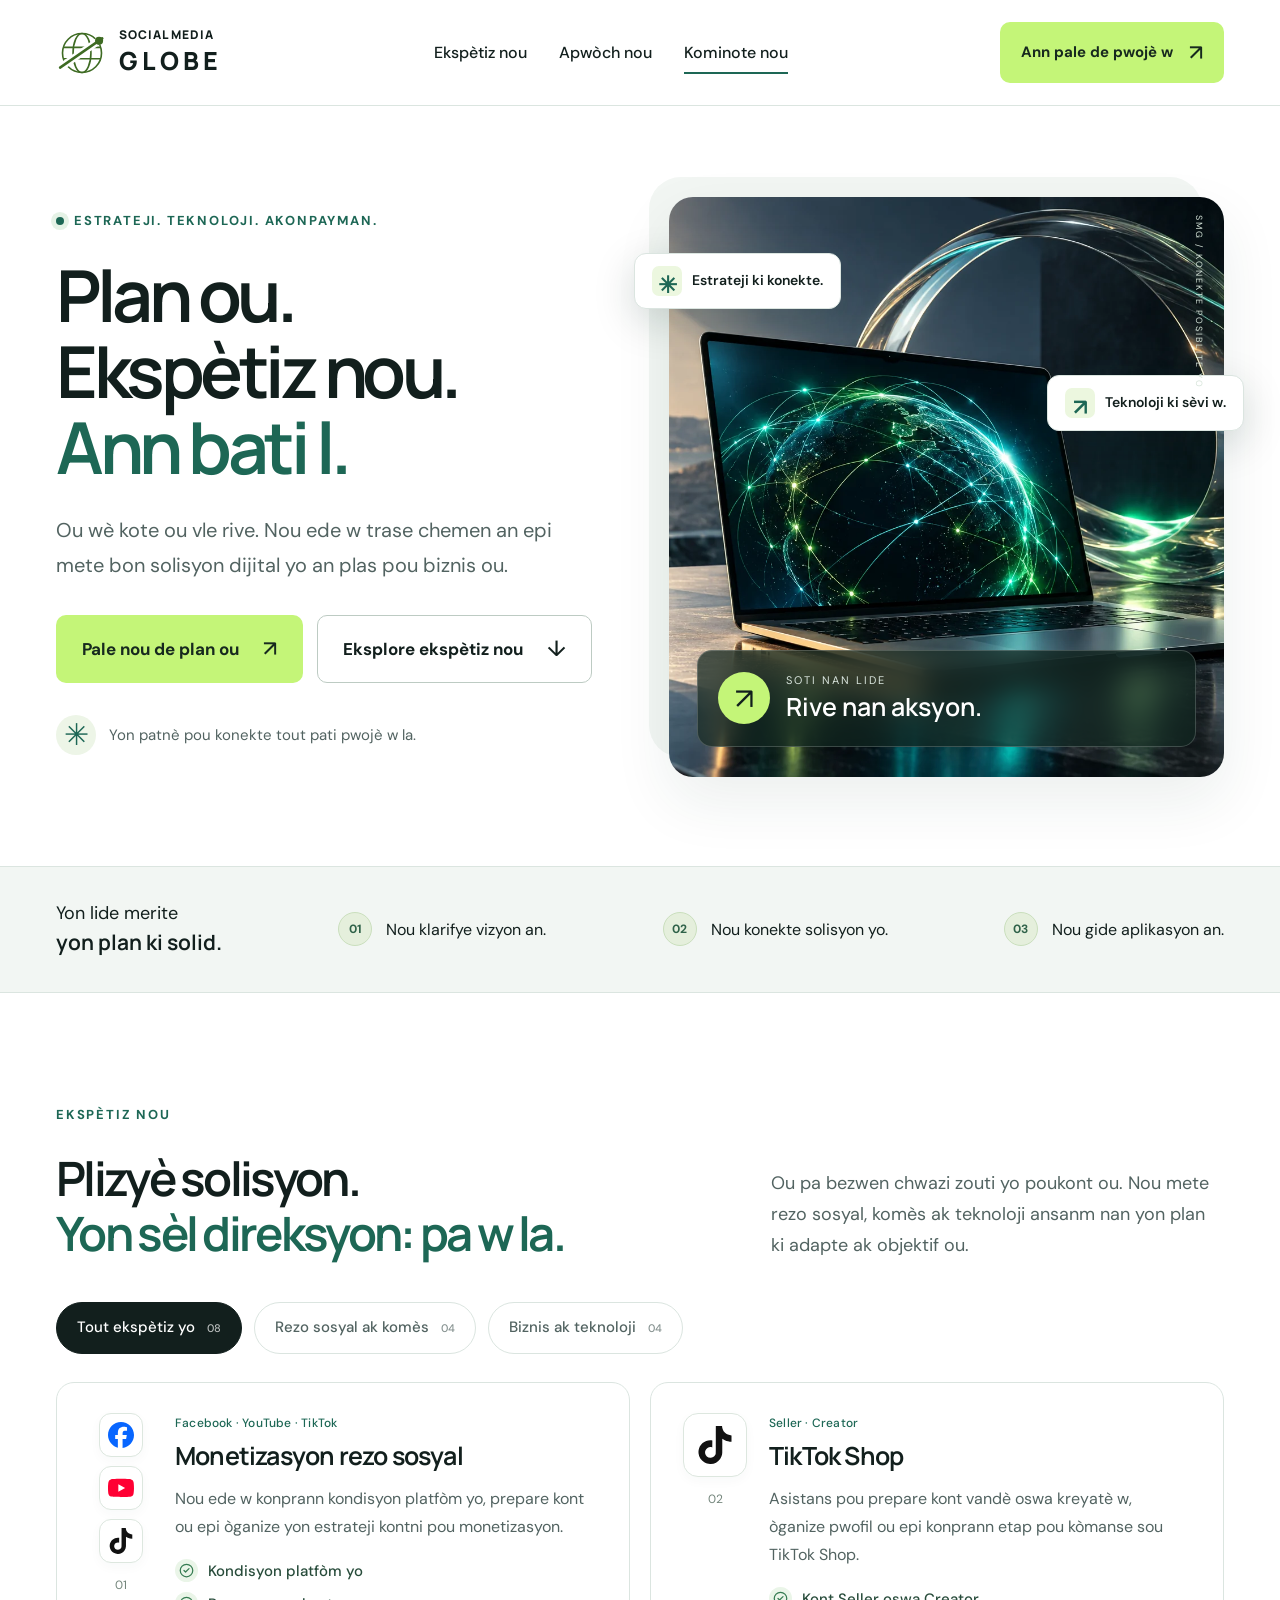
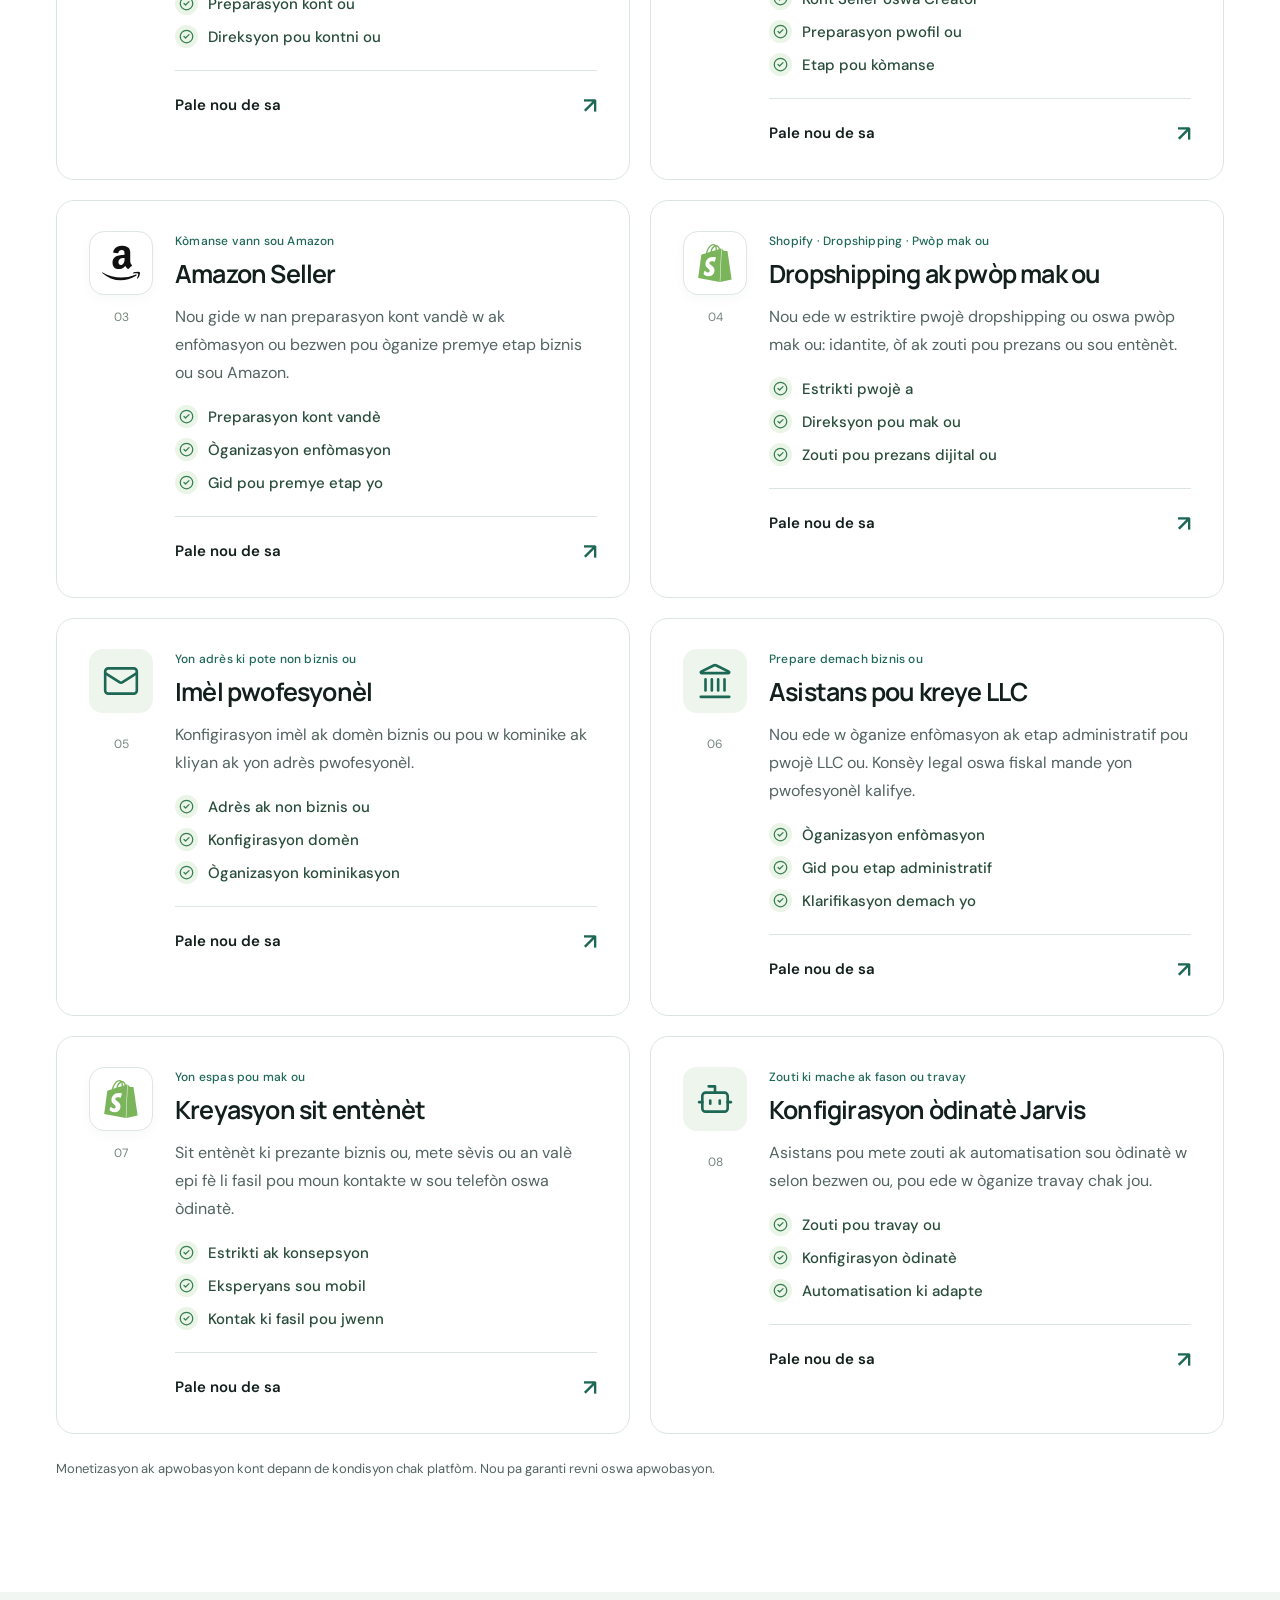
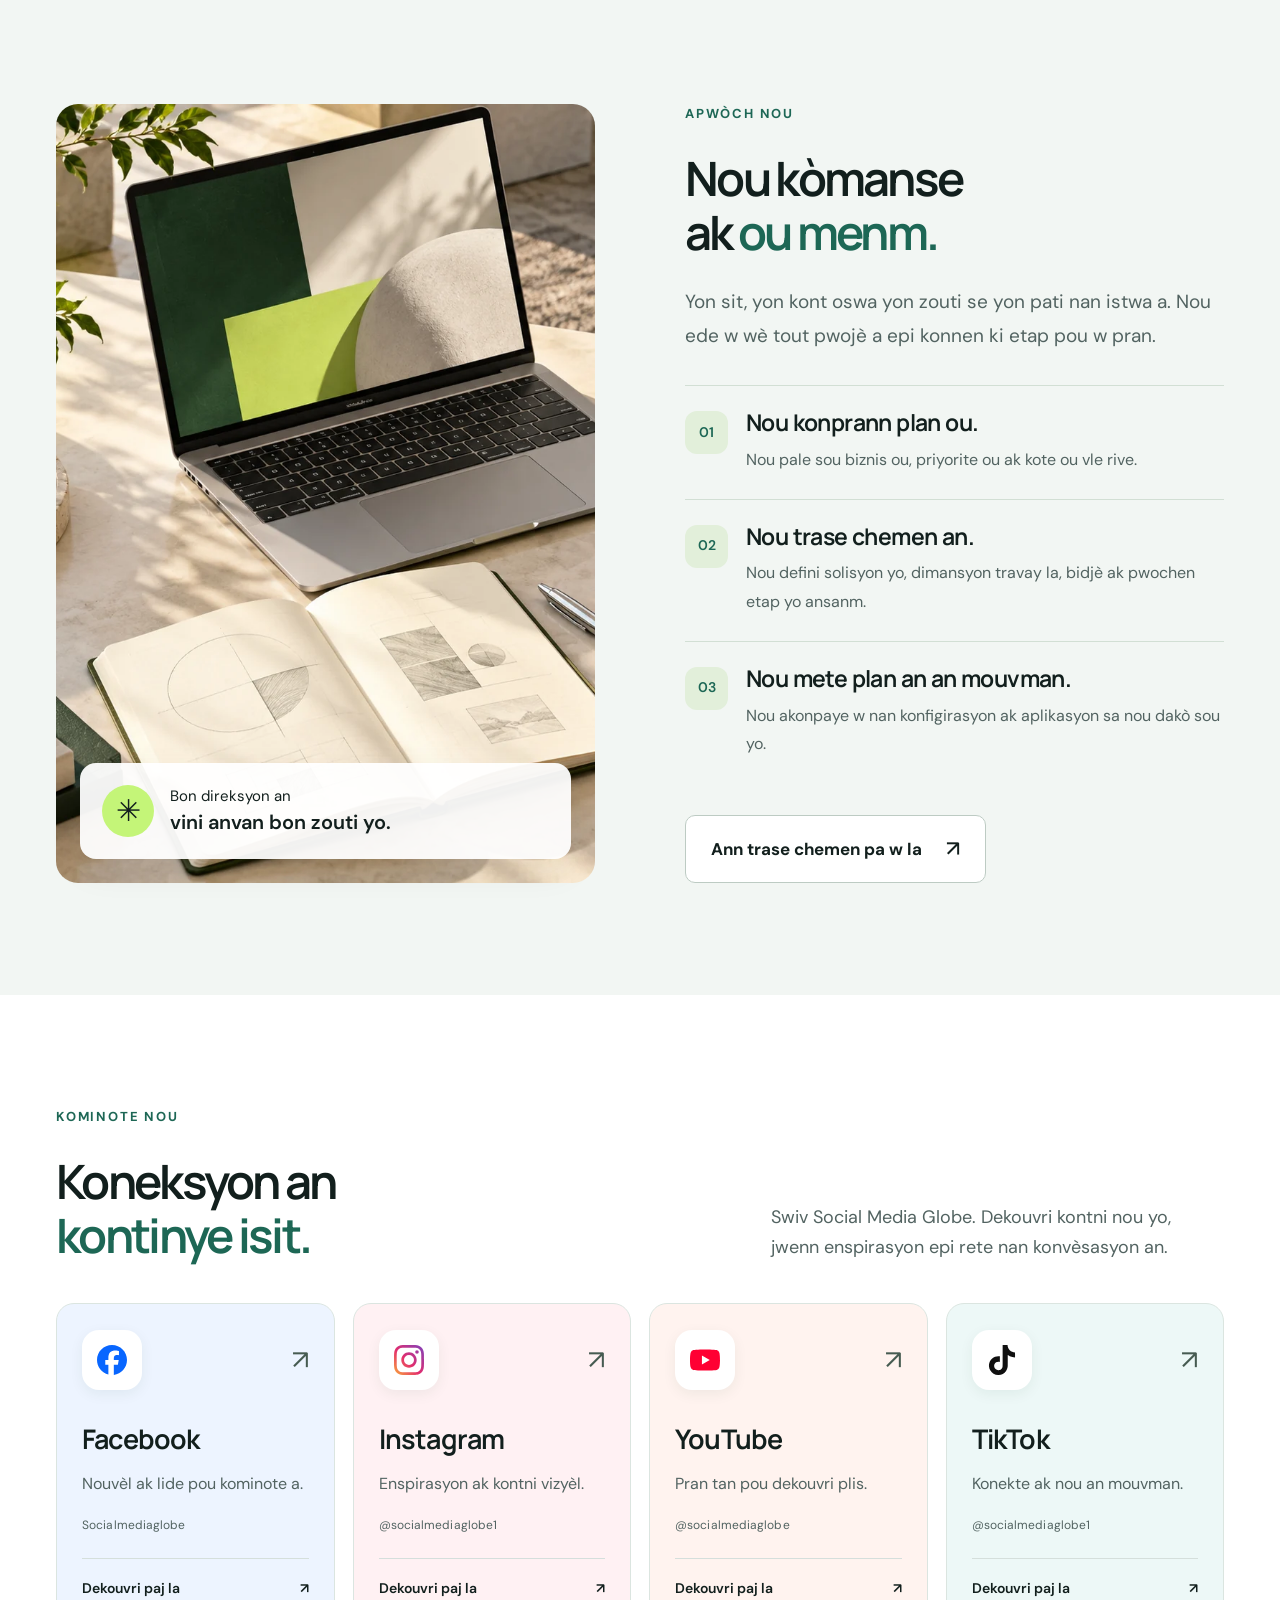
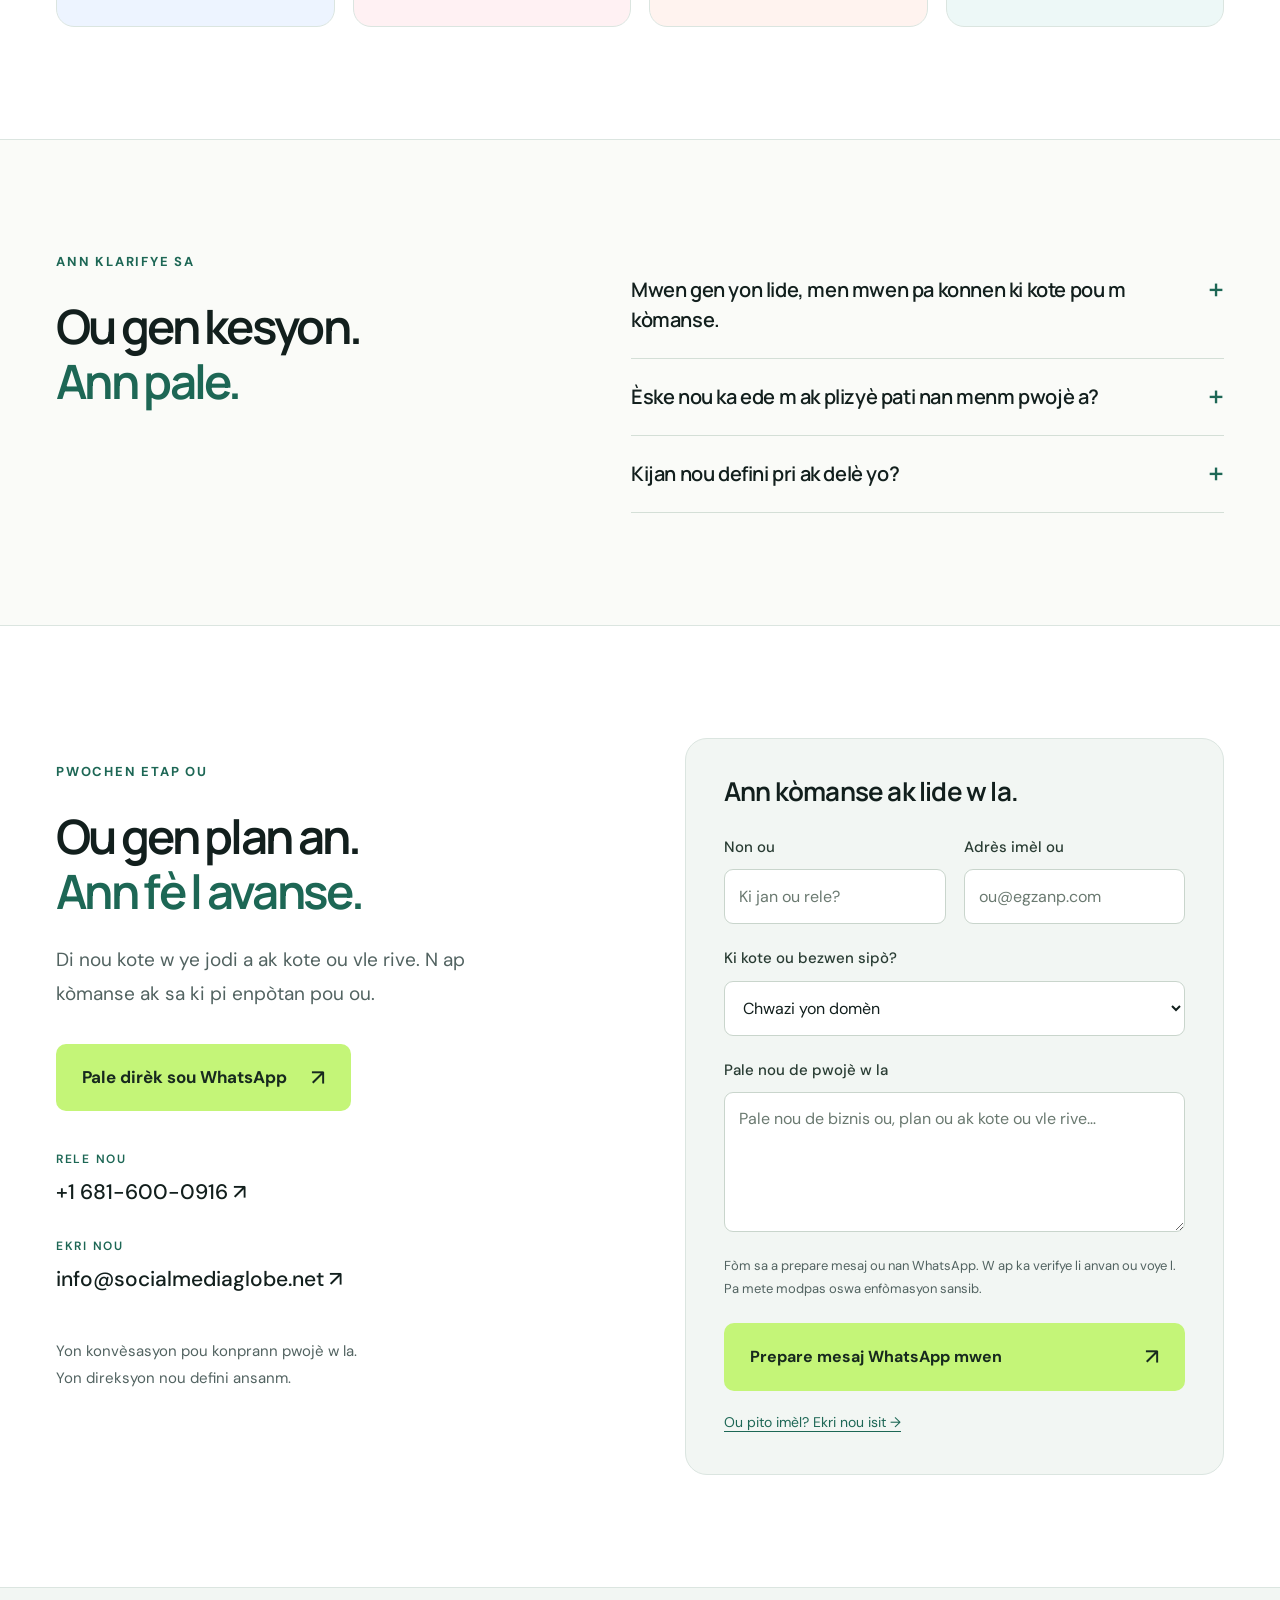
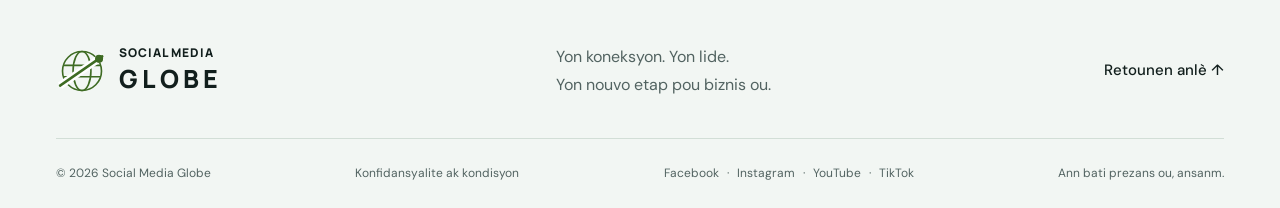
==== commit 5fe78717: "Use matching platform logos on service cards" ====
--- a/index.html
+++ b/index.html
@@ -10,8 +10,8 @@
       content="Asistans pou monetizasyon rezo sosyal, TikTok Shop, Amazon Seller, pwòp mak ou, imèl pwofesyonèl, LLC, sit entènèt ak òdinatè Jarvis."
     />
     <link rel="icon" href="logo/favicon-source.svg" type="image/svg+xml" />
-    <link rel="stylesheet" href="style.css?v=20261017-studio" />
-    <script src="script.js?v=20261017-studio" defer></script>
+    <link rel="stylesheet" href="style.css?v=20261017-brands" />
+    <script src="script.js?v=20261017-brands" defer></script>
   </head>
   <body id="top">
     <a class="skip" href="#main">Ale nan kontni an</a>
@@ -121,17 +121,46 @@
         <div class="services">
           <article class="service" data-category="commerce">
             <div class="service-top">
-              <svg
-                viewBox="0 0 28 30"
-                fill="none"
-                stroke="currentColor"
-                stroke-width="1.5"
-                stroke-linecap="round"
-                stroke-linejoin="round"
-                aria-hidden="true"
-              >
-                <path d="M 4 18 L 10 12 L 14 15 L 22 5 M 16 5 H 22 V 11" /></svg
-              ><span>01</span>
+              <div class="platform-stack multi-platform">
+                <span class="platform-badge" title="Facebook"
+                  ><svg
+                    class="service-platform-logo"
+                    data-platform="facebook"
+                    aria-hidden="true"
+                    viewBox="0 0 24 24"
+                    xmlns="http://www.w3.org/2000/svg"
+                  >
+                    <path
+                      fill="#0866ff"
+                      d="M9.101 23.691v-7.98H6.627v-3.667h2.474v-1.58c0-4.085 1.848-5.978 5.858-5.978.401 0 .955.042 1.468.103a8.68 8.68 0 0 1 1.141.195v3.325a8.623 8.623 0 0 0-.653-.036 26.805 26.805 0 0 0-.733-.009c-.707 0-1.259.096-1.675.309a1.686 1.686 0 0 0-.679.622c-.258.42-.374.995-.374 1.752v1.297h3.919l-.386 2.103-.287 1.564h-3.246v8.245C19.396 23.238 24 18.179 24 12.044c0-6.627-5.373-12-12-12s-12 5.373-12 12c0 5.628 3.874 10.35 9.101 11.647Z"
+                    /></svg></span
+                ><span class="platform-badge" title="YouTube"
+                  ><svg
+                    class="service-platform-logo"
+                    data-platform="youtube"
+                    aria-hidden="true"
+                    viewBox="0 0 24 24"
+                    xmlns="http://www.w3.org/2000/svg"
+                  >
+                    <path
+                      fill="#ff0033"
+                      d="M23.498 6.186a3.016 3.016 0 0 0-2.122-2.136C19.505 3.545 12 3.545 12 3.545s-7.505 0-9.377.505A3.017 3.017 0 0 0 .502 6.186C0 8.07 0 12 0 12s0 3.93.502 5.814a3.016 3.016 0 0 0 2.122 2.136c1.871.505 9.376.505 9.376.505s7.505 0 9.377-.505a3.015 3.015 0 0 0 2.122-2.136C24 15.93 24 12 24 12s0-3.93-.502-5.814zM9.545 15.568V8.432L15.818 12l-6.273 3.568z"
+                    /></svg></span
+                ><span class="platform-badge" title="TikTok"
+                  ><svg
+                    class="service-platform-logo"
+                    data-platform="tiktok"
+                    aria-hidden="true"
+                    viewBox="0 0 24 24"
+                    xmlns="http://www.w3.org/2000/svg"
+                  >
+                    <path
+                      fill="#111111"
+                      d="M12.525.02c1.31-.02 2.61-.01 3.91-.02.08 1.53.63 3.09 1.75 4.17 1.12 1.11 2.7 1.62 4.24 1.79v4.03c-1.44-.05-2.89-.35-4.2-.97-.57-.26-1.1-.59-1.62-.93-.01 2.92.01 5.84-.02 8.75-.08 1.4-.54 2.79-1.35 3.94-1.31 1.92-3.58 3.17-5.91 3.21-1.43.08-2.86-.31-4.08-1.03-2.02-1.19-3.44-3.37-3.65-5.71-.02-.5-.03-1-.01-1.49.18-1.9 1.12-3.72 2.58-4.96 1.66-1.44 3.98-2.13 6.15-1.72.02 1.48-.04 2.96-.04 4.44-.99-.32-2.15-.23-3.02.37-.63.41-1.11 1.04-1.36 1.75-.21.51-.15 1.07-.14 1.61.24 1.64 1.82 3.02 3.5 2.87 1.12-.01 2.19-.66 2.77-1.61.19-.33.4-.67.41-1.06.1-1.79.06-3.57.07-5.36.01-4.03-.01-8.05.02-12.07z"
+                    /></svg
+                ></span>
+              </div>
+              <span>01</span>
             </div>
             <p class="service-category">Facebook · YouTube · TikTok</p>
             <h3>Monetizasyon rezo sosyal</h3>
@@ -204,19 +233,22 @@
           </article>
           <article class="service" data-category="commerce">
             <div class="service-top">
-              <svg
-                viewBox="0 0 28 30"
-                fill="none"
-                stroke="currentColor"
-                stroke-width="1.5"
-                stroke-linecap="round"
-                stroke-linejoin="round"
-                aria-hidden="true"
-              >
-                <path
-                  d="M 5 8 H 21 L 20 22 H 6 Z M 9 8 V 6 A 4 4 0 0 1 17 6 V 8"
-                /></svg
-              ><span>02</span>
+              <div class="platform-stack">
+                <span class="platform-badge" title="TikTok"
+                  ><svg
+                    class="service-platform-logo"
+                    data-platform="tiktok"
+                    aria-hidden="true"
+                    viewBox="0 0 24 24"
+                    xmlns="http://www.w3.org/2000/svg"
+                  >
+                    <path
+                      fill="#111111"
+                      d="M12.525.02c1.31-.02 2.61-.01 3.91-.02.08 1.53.63 3.09 1.75 4.17 1.12 1.11 2.7 1.62 4.24 1.79v4.03c-1.44-.05-2.89-.35-4.2-.97-.57-.26-1.1-.59-1.62-.93-.01 2.92.01 5.84-.02 8.75-.08 1.4-.54 2.79-1.35 3.94-1.31 1.92-3.58 3.17-5.91 3.21-1.43.08-2.86-.31-4.08-1.03-2.02-1.19-3.44-3.37-3.65-5.71-.02-.5-.03-1-.01-1.49.18-1.9 1.12-3.72 2.58-4.96 1.66-1.44 3.98-2.13 6.15-1.72.02 1.48-.04 2.96-.04 4.44-.99-.32-2.15-.23-3.02.37-.63.41-1.11 1.04-1.36 1.75-.21.51-.15 1.07-.14 1.61.24 1.64 1.82 3.02 3.5 2.87 1.12-.01 2.19-.66 2.77-1.61.19-.33.4-.67.41-1.06.1-1.79.06-3.57.07-5.36.01-4.03-.01-8.05.02-12.07z"
+                    /></svg
+                ></span>
+              </div>
+              <span>02</span>
             </div>
             <p class="service-category">Seller · Creator</p>
             <h3>TikTok Shop</h3>
@@ -289,19 +321,22 @@
           </article>
           <article class="service" data-category="commerce">
             <div class="service-top">
-              <svg
-                viewBox="0 0 28 30"
-                fill="none"
-                stroke="currentColor"
-                stroke-width="1.5"
-                stroke-linecap="round"
-                stroke-linejoin="round"
-                aria-hidden="true"
-              >
-                <path
-                  d="M 3 9 L 13 3 L 23 9 V 21 L 13 27 L 3 21 Z M 3 9 L 13 15 L 23 9 M 13 15 V 27"
-                /></svg
-              ><span>03</span>
+              <div class="platform-stack">
+                <span class="platform-badge" title="Amazon"
+                  ><svg
+                    class="service-platform-logo"
+                    data-platform="amazon"
+                    aria-hidden="true"
+                    viewBox="0 0 24 24"
+                    xmlns="http://www.w3.org/2000/svg"
+                  >
+                    <path
+                      fill="#111111"
+                      d="M.045 18.02c.072-.116.187-.124.348-.022 3.636 2.11 7.594 3.166 11.87 3.166 2.852 0 5.668-.533 8.447-1.595l.315-.14c.138-.06.234-.1.293-.13.226-.088.39-.046.525.13.12.174.09.336-.12.48-.256.19-.6.41-1.006.654-1.244.743-2.64 1.316-4.185 1.726a17.617 17.617 0 01-10.951-.577 17.88 17.88 0 01-5.43-3.35c-.1-.074-.151-.15-.151-.22 0-.047.021-.09.051-.13zm6.565-6.218c0-1.005.247-1.863.743-2.577.495-.71 1.17-1.25 2.04-1.615.796-.335 1.756-.575 2.912-.72.39-.046 1.033-.103 1.92-.174v-.37c0-.93-.105-1.558-.3-1.875-.302-.43-.78-.65-1.44-.65h-.182c-.48.046-.896.196-1.246.46-.35.27-.575.63-.675 1.096-.06.3-.206.465-.435.51l-2.52-.315c-.248-.06-.372-.18-.372-.39 0-.046.007-.09.022-.15.247-1.29.855-2.25 1.82-2.88.976-.616 2.1-.975 3.39-1.05h.54c1.65 0 2.957.434 3.888 1.29.135.15.27.3.405.48.12.165.224.314.283.45.075.134.15.33.195.57.06.254.105.42.135.51.03.104.062.3.076.615.01.313.02.493.02.553v5.28c0 .376.06.72.165 1.036.105.313.21.54.315.674l.51.674c.09.136.136.256.136.36 0 .12-.06.226-.18.314-1.2 1.05-1.86 1.62-1.963 1.71-.165.135-.375.15-.63.045a6.062 6.062 0 01-.526-.496l-.31-.347a9.391 9.391 0 01-.317-.42l-.3-.435c-.81.886-1.603 1.44-2.4 1.665-.494.15-1.093.227-1.83.227-1.11 0-2.04-.343-2.76-1.034-.72-.69-1.08-1.665-1.08-2.94l-.05-.076zm3.753-.438c0 .566.14 1.02.425 1.364.285.34.675.512 1.155.512.045 0 .106-.007.195-.02.09-.016.134-.023.166-.023.614-.16 1.08-.553 1.424-1.178.165-.28.285-.58.36-.91.09-.32.12-.59.135-.8.015-.195.015-.54.015-1.005v-.54c-.84 0-1.484.06-1.92.18-1.275.36-1.92 1.17-1.92 2.43l-.035-.02zm9.162 7.027c.03-.06.075-.11.132-.17.362-.243.714-.41 1.05-.5a8.094 8.094 0 011.612-.24c.14-.012.28 0 .41.03.65.06 1.05.168 1.172.33.063.09.099.228.099.39v.15c0 .51-.149 1.11-.424 1.8-.278.69-.664 1.248-1.156 1.68-.073.06-.14.09-.197.09-.03 0-.06 0-.09-.012-.09-.044-.107-.12-.064-.24.54-1.26.806-2.143.806-2.64 0-.15-.03-.27-.087-.344-.145-.166-.55-.257-1.224-.257-.243 0-.533.016-.87.046-.363.045-.7.09-1 .135-.09 0-.148-.014-.18-.044-.03-.03-.036-.047-.02-.077 0-.017.006-.03.02-.063v-.06z"
+                    /></svg
+                ></span>
+              </div>
+              <span>03</span>
             </div>
             <p class="service-category">Kòmanse vann sou Amazon</p>
             <h3>Amazon Seller</h3>
@@ -374,21 +409,24 @@
           </article>
           <article class="service" data-category="commerce">
             <div class="service-top">
-              <svg
-                viewBox="0 0 28 30"
-                fill="none"
-                stroke="currentColor"
-                stroke-width="1.5"
-                stroke-linecap="round"
-                stroke-linejoin="round"
-                aria-hidden="true"
-              >
-                <path
-                  d="M 4 22 L 10 6 H 20 L 26 22 Z M 10 6 L 15 22 L 20 6"
-                /></svg
-              ><span>04</span>
-            </div>
-            <p class="service-category">Soti nan lide rive nan yon plan</p>
+              <div class="platform-stack">
+                <span class="platform-badge" title="Shopify"
+                  ><svg
+                    class="service-platform-logo"
+                    data-platform="shopify"
+                    aria-hidden="true"
+                    viewBox="0 0 24 24"
+                    xmlns="http://www.w3.org/2000/svg"
+                  >
+                    <path
+                      fill="#7ab55c"
+                      d="M15.337 23.979l7.216-1.561s-2.604-17.613-2.625-17.73c-.018-.116-.114-.192-.211-.192s-1.929-.136-1.929-.136-1.275-1.274-1.439-1.411c-.045-.037-.075-.057-.121-.074l-.914 21.104h.023zM11.71 11.305s-.81-.424-1.774-.424c-1.447 0-1.504.906-1.504 1.141 0 1.232 3.24 1.715 3.24 4.629 0 2.295-1.44 3.76-3.406 3.76-2.354 0-3.54-1.465-3.54-1.465l.646-2.086s1.245 1.066 2.28 1.066c.675 0 .975-.545.975-.932 0-1.619-2.654-1.694-2.654-4.359-.034-2.237 1.571-4.416 4.827-4.416 1.257 0 1.875.361 1.875.361l-.945 2.715-.02.01zM11.17.83c.136 0 .271.038.405.135-.984.465-2.064 1.639-2.508 3.992-.656.213-1.293.405-1.889.578C7.697 3.75 8.951.84 11.17.84V.83zm1.235 2.949v.135c-.754.232-1.583.484-2.394.736.466-1.777 1.333-2.645 2.085-2.971.193.501.309 1.176.309 2.1zm.539-2.234c.694.074 1.141.867 1.429 1.755-.349.114-.735.231-1.158.366v-.252c0-.752-.096-1.371-.271-1.871v.002zm2.992 1.289c-.02 0-.06.021-.078.021s-.289.075-.714.21c-.423-1.233-1.176-2.37-2.508-2.37h-.115C12.135.209 11.669 0 11.265 0 8.159 0 6.675 3.877 6.21 5.846c-1.194.365-2.063.636-2.16.674-.675.213-.694.232-.772.87-.075.462-1.83 14.063-1.83 14.063L15.009 24l.927-21.166z"
+                    /></svg
+                ></span>
+              </div>
+              <span>04</span>
+            </div>
+            <p class="service-category">Shopify · Dropshipping · Pwòp mak ou</p>
             <h3>Dropshipping ak pwòp mak ou</h3>
             <p>
               Nou ede w estriktire pwojè dropshipping ou oswa pwòp mak ou:
@@ -460,16 +498,21 @@
           <article class="service" data-category="business">
             <div class="service-top">
               <svg
-                viewBox="0 0 28 30"
+                aria-hidden="true"
+                xmlns="http://www.w3.org/2000/svg"
+                width="24"
+                height="24"
+                viewBox="0 0 24 24"
                 fill="none"
                 stroke="currentColor"
-                stroke-width="1.5"
+                stroke-width="2"
                 stroke-linecap="round"
                 stroke-linejoin="round"
-                aria-hidden="true"
               >
-                <path d="M 3 6 H 25 V 22 H 3 Z M 3 7 L 14 15 L 25 7" /></svg
-              ><span>05</span>
+                <path d="m22 7-8.991 5.727a2 2 0 0 1-2.009 0L2 7" />
+                <rect x="2" y="4" width="20" height="16" rx="2" />
+              </svg>
+              <span>05</span>
             </div>
             <p class="service-category">Yon adrès ki pote non biznis ou</p>
             <h3>Imèl pwofesyonèl</h3>
@@ -543,18 +586,27 @@
           <article class="service" data-category="business">
             <div class="service-top">
               <svg
-                viewBox="0 0 28 30"
+                aria-hidden="true"
+                xmlns="http://www.w3.org/2000/svg"
+                width="24"
+                height="24"
+                viewBox="0 0 24 24"
                 fill="none"
                 stroke="currentColor"
-                stroke-width="1.5"
+                stroke-width="2"
                 stroke-linecap="round"
                 stroke-linejoin="round"
-                aria-hidden="true"
               >
+                <path d="M10 18v-7" />
                 <path
-                  d="M 5 25 V 5 H 23 V 25 M 2 25 H 26 M 10 10 H 12 M 17 10 H 19 M 10 15 H 12 M 17 15 H 19 M 12 25 V 20 H 16 V 25"
-                /></svg
-              ><span>06</span>
+                  d="M11.119 2.205a2 2 0 0 1 1.762 0l7.84 3.846A.5.5 0 0 1 20.5 7h-17a.5.5 0 0 1-.22-.949z"
+                />
+                <path d="M14 18v-7" />
+                <path d="M18 18v-7" />
+                <path d="M3 22h18" />
+                <path d="M6 18v-7" />
+              </svg>
+              <span>06</span>
             </div>
             <p class="service-category">Prepare demach biznis ou</p>
             <h3>Asistans pou kreye LLC</h3>
@@ -627,19 +679,22 @@
           </article>
           <article class="service" data-category="business">
             <div class="service-top">
-              <svg
-                viewBox="0 0 28 30"
-                fill="none"
-                stroke="currentColor"
-                stroke-width="1.5"
-                stroke-linecap="round"
-                stroke-linejoin="round"
-                aria-hidden="true"
-              >
-                <path
-                  d="M 3 5 H 25 V 23 H 3 Z M 3 10 H 25 M 8 7 H 9 M 12 7 H 13 M 11 14 L 8 17 L 11 20 M 17 14 L 20 17 L 17 20"
-                /></svg
-              ><span>07</span>
+              <div class="platform-stack">
+                <span class="platform-badge" title="Shopify"
+                  ><svg
+                    class="service-platform-logo"
+                    data-platform="shopify"
+                    aria-hidden="true"
+                    viewBox="0 0 24 24"
+                    xmlns="http://www.w3.org/2000/svg"
+                  >
+                    <path
+                      fill="#7ab55c"
+                      d="M15.337 23.979l7.216-1.561s-2.604-17.613-2.625-17.73c-.018-.116-.114-.192-.211-.192s-1.929-.136-1.929-.136-1.275-1.274-1.439-1.411c-.045-.037-.075-.057-.121-.074l-.914 21.104h.023zM11.71 11.305s-.81-.424-1.774-.424c-1.447 0-1.504.906-1.504 1.141 0 1.232 3.24 1.715 3.24 4.629 0 2.295-1.44 3.76-3.406 3.76-2.354 0-3.54-1.465-3.54-1.465l.646-2.086s1.245 1.066 2.28 1.066c.675 0 .975-.545.975-.932 0-1.619-2.654-1.694-2.654-4.359-.034-2.237 1.571-4.416 4.827-4.416 1.257 0 1.875.361 1.875.361l-.945 2.715-.02.01zM11.17.83c.136 0 .271.038.405.135-.984.465-2.064 1.639-2.508 3.992-.656.213-1.293.405-1.889.578C7.697 3.75 8.951.84 11.17.84V.83zm1.235 2.949v.135c-.754.232-1.583.484-2.394.736.466-1.777 1.333-2.645 2.085-2.971.193.501.309 1.176.309 2.1zm.539-2.234c.694.074 1.141.867 1.429 1.755-.349.114-.735.231-1.158.366v-.252c0-.752-.096-1.371-.271-1.871v.002zm2.992 1.289c-.02 0-.06.021-.078.021s-.289.075-.714.21c-.423-1.233-1.176-2.37-2.508-2.37h-.115C12.135.209 11.669 0 11.265 0 8.159 0 6.675 3.877 6.21 5.846c-1.194.365-2.063.636-2.16.674-.675.213-.694.232-.772.87-.075.462-1.83 14.063-1.83 14.063L15.009 24l.927-21.166z"
+                    /></svg
+                ></span>
+              </div>
+              <span>07</span>
             </div>
             <p class="service-category">Yon espas pou mak ou</p>
             <h3>Kreyasyon sit entènèt</h3>
@@ -713,18 +768,25 @@
           <article class="service" data-category="business">
             <div class="service-top">
               <svg
-                viewBox="0 0 28 30"
+                aria-hidden="true"
+                xmlns="http://www.w3.org/2000/svg"
+                width="24"
+                height="24"
+                viewBox="0 0 24 24"
                 fill="none"
                 stroke="currentColor"
-                stroke-width="1.5"
+                stroke-width="2"
                 stroke-linecap="round"
                 stroke-linejoin="round"
-                aria-hidden="true"
               >
-                <path
-                  d="M 3 4 H 25 V 20 H 3 Z M 9 26 H 19 M 14 20 V 26 M 8 10 L 11 13 L 8 16 M 15 16 H 20"
-                /></svg
-              ><span>08</span>
+                <path d="M12 8V4H8" />
+                <rect width="16" height="12" x="4" y="8" rx="2" />
+                <path d="M2 14h2" />
+                <path d="M20 14h2" />
+                <path d="M15 13v2" />
+                <path d="M9 13v2" />
+              </svg>
+              <span>08</span>
             </div>
             <p class="service-category">Zouti ki mache ak fason ou travay</p>
             <h3>Konfigirasyon òdinatè Jarvis</h3>
--- a/style.css
+++ b/style.css
@@ -1869,3 +1869,84 @@
     height: 29px;
   }
 }
+
+.platform-stack {
+  display: flex;
+  flex-direction: column;
+  align-items: center;
+  gap: 9px;
+}
+.platform-badge {
+  display: grid;
+  place-items: center;
+  width: 64px;
+  height: 64px;
+  background: #fff;
+  border: 1px solid #dde7df;
+  border-radius: 15px;
+  box-shadow: 0 4px 12px #16453108;
+}
+.service-top .service-platform-logo {
+  display: block;
+  width: 38px;
+  height: 38px;
+  stroke: none;
+  fill: currentColor;
+  padding: 0;
+  border-radius: 0;
+  background: none;
+}
+.multi-platform .platform-badge {
+  width: 44px;
+  height: 44px;
+  border-radius: 12px;
+}
+.service-top .multi-platform .service-platform-logo {
+  width: 26px;
+  height: 26px;
+}
+.service:hover .platform-badge {
+  border-color: #afc8b8;
+}
+@media (max-width: 1200px) {
+  .platform-badge {
+    width: 50px;
+    height: 50px;
+    border-radius: 13px;
+  }
+  .service-top .service-platform-logo {
+    width: 32px;
+    height: 32px;
+  }
+  .multi-platform .platform-badge {
+    width: 38px;
+    height: 38px;
+  }
+  .service-top .multi-platform .service-platform-logo {
+    width: 24px;
+    height: 24px;
+  }
+}
+@media (max-width: 700px) {
+  .platform-badge {
+    width: 48px;
+    height: 48px;
+  }
+  .service-top .service-platform-logo {
+    width: 30px;
+    height: 30px;
+  }
+}
+@media (max-width: 370px) {
+  .platform-stack {
+    flex-direction: row;
+  }
+  .multi-platform .platform-badge {
+    width: 42px;
+    height: 42px;
+  }
+  .service-top .multi-platform .service-platform-logo {
+    width: 26px;
+    height: 26px;
+  }
+}
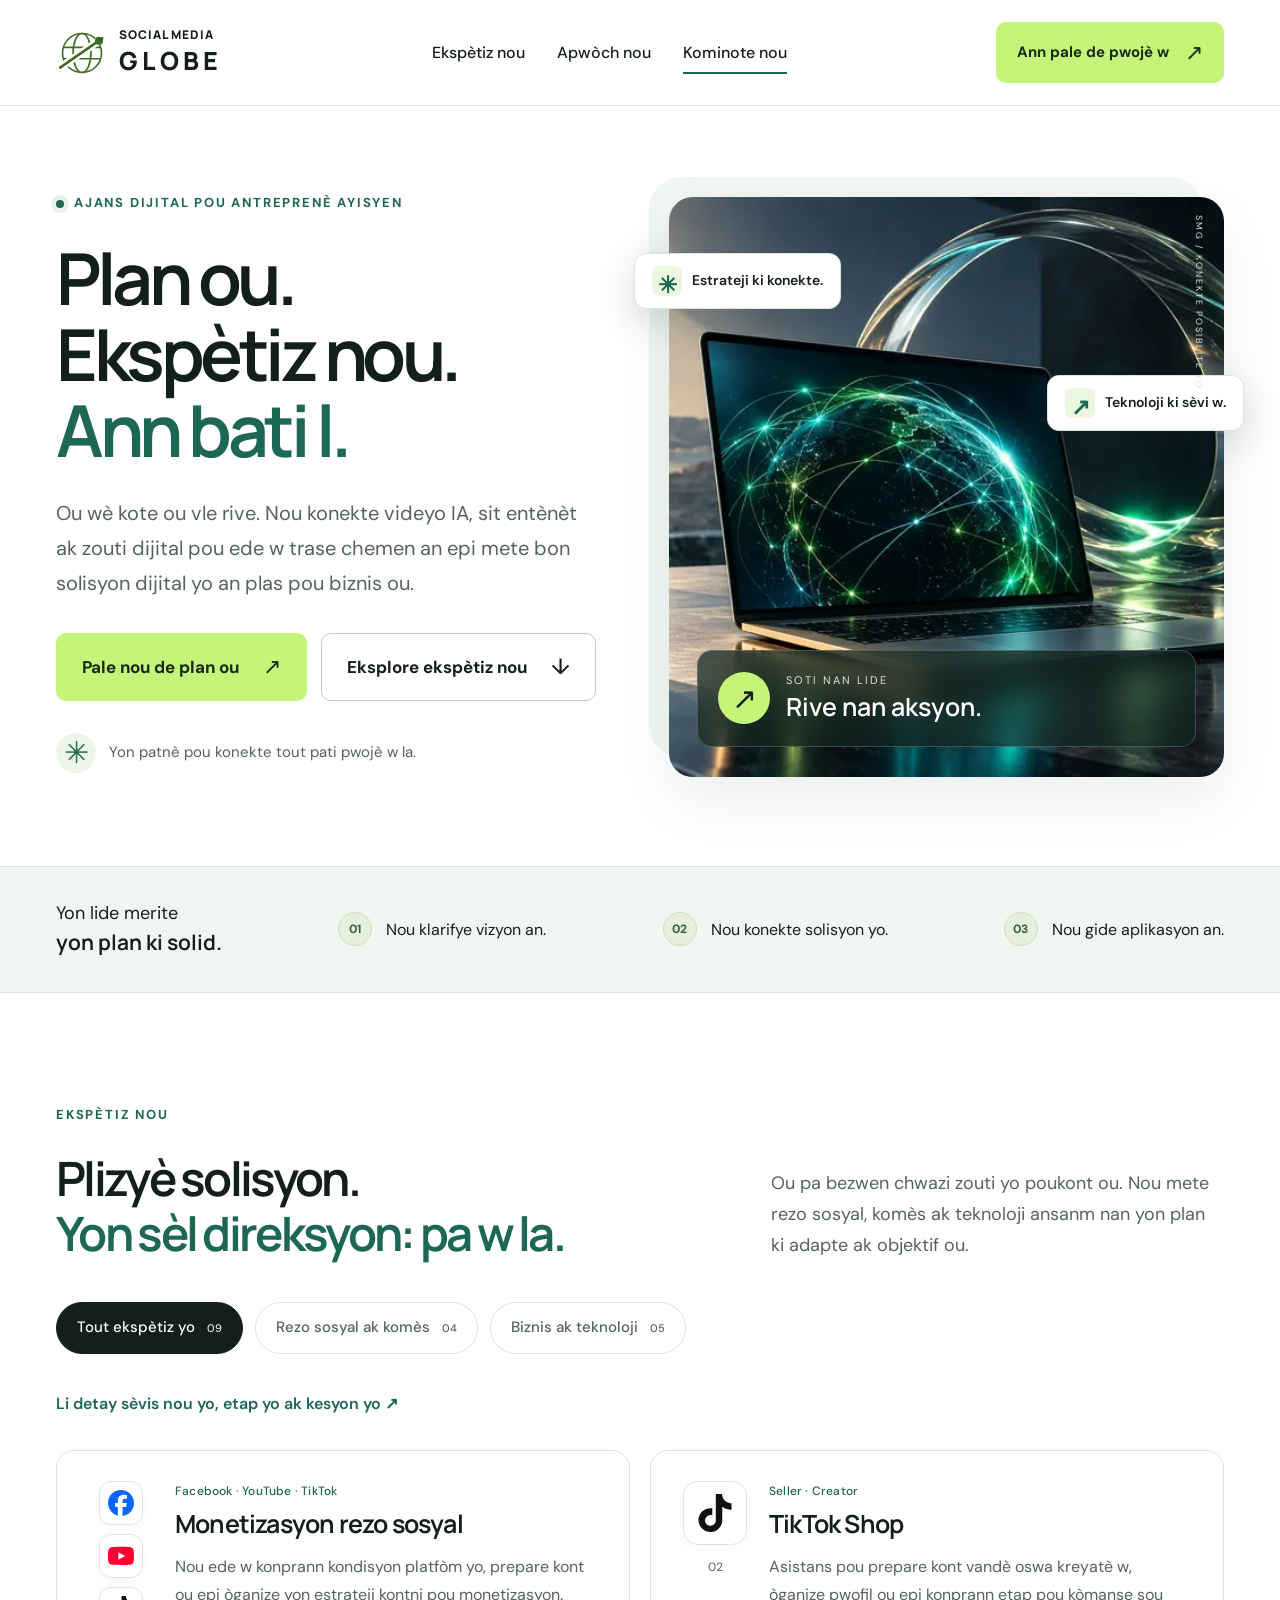
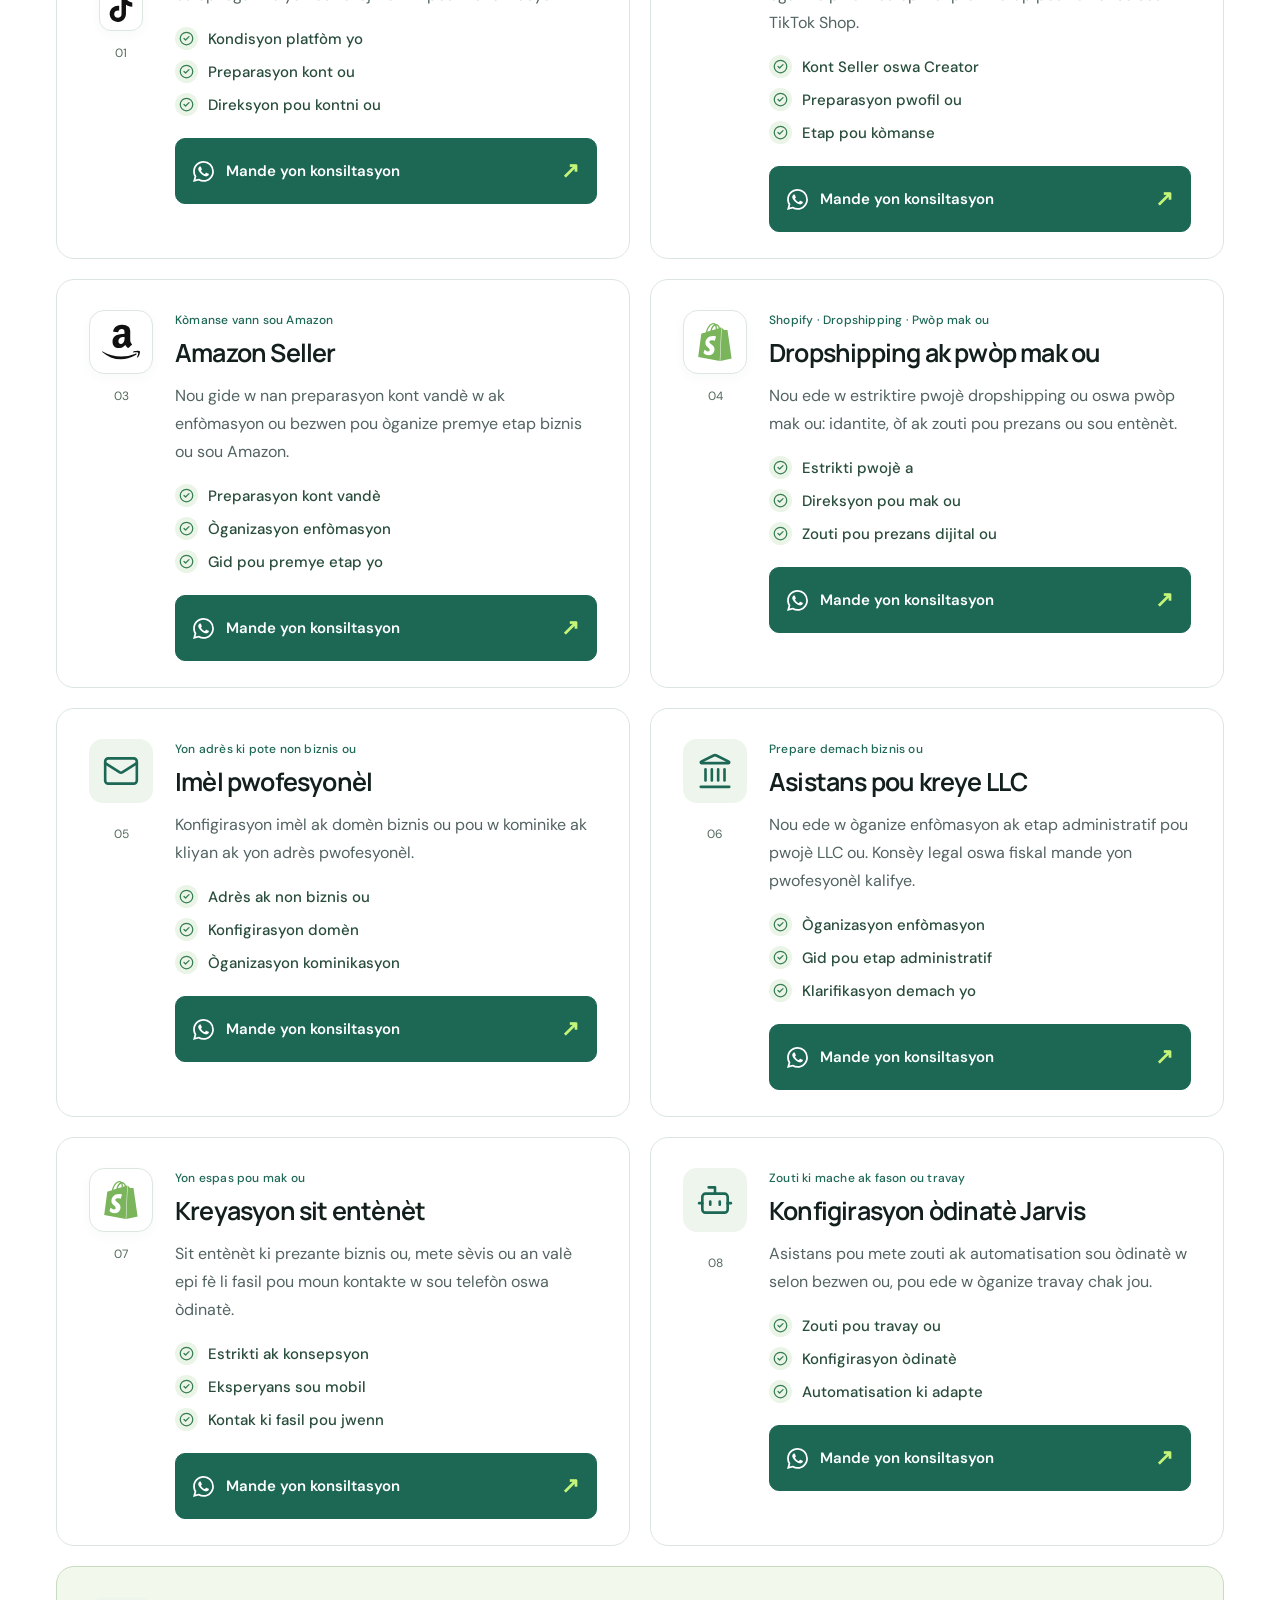
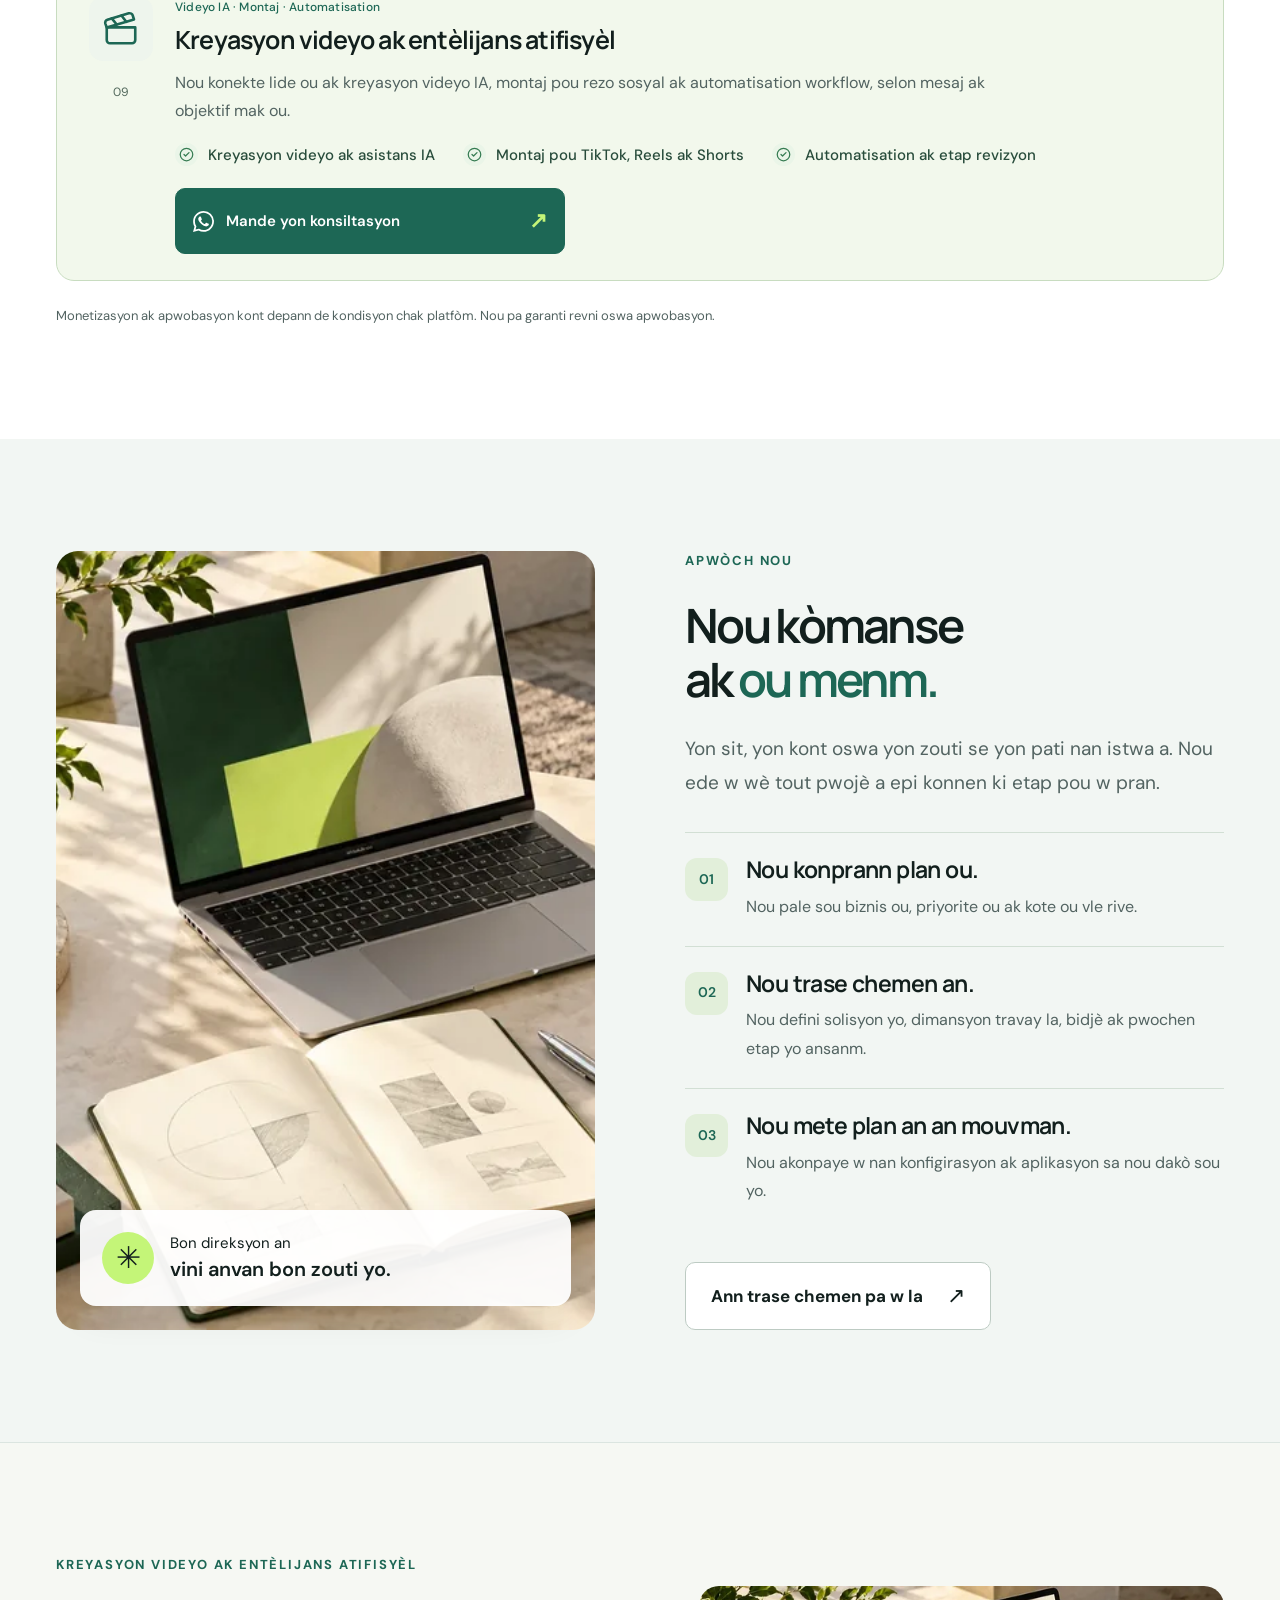
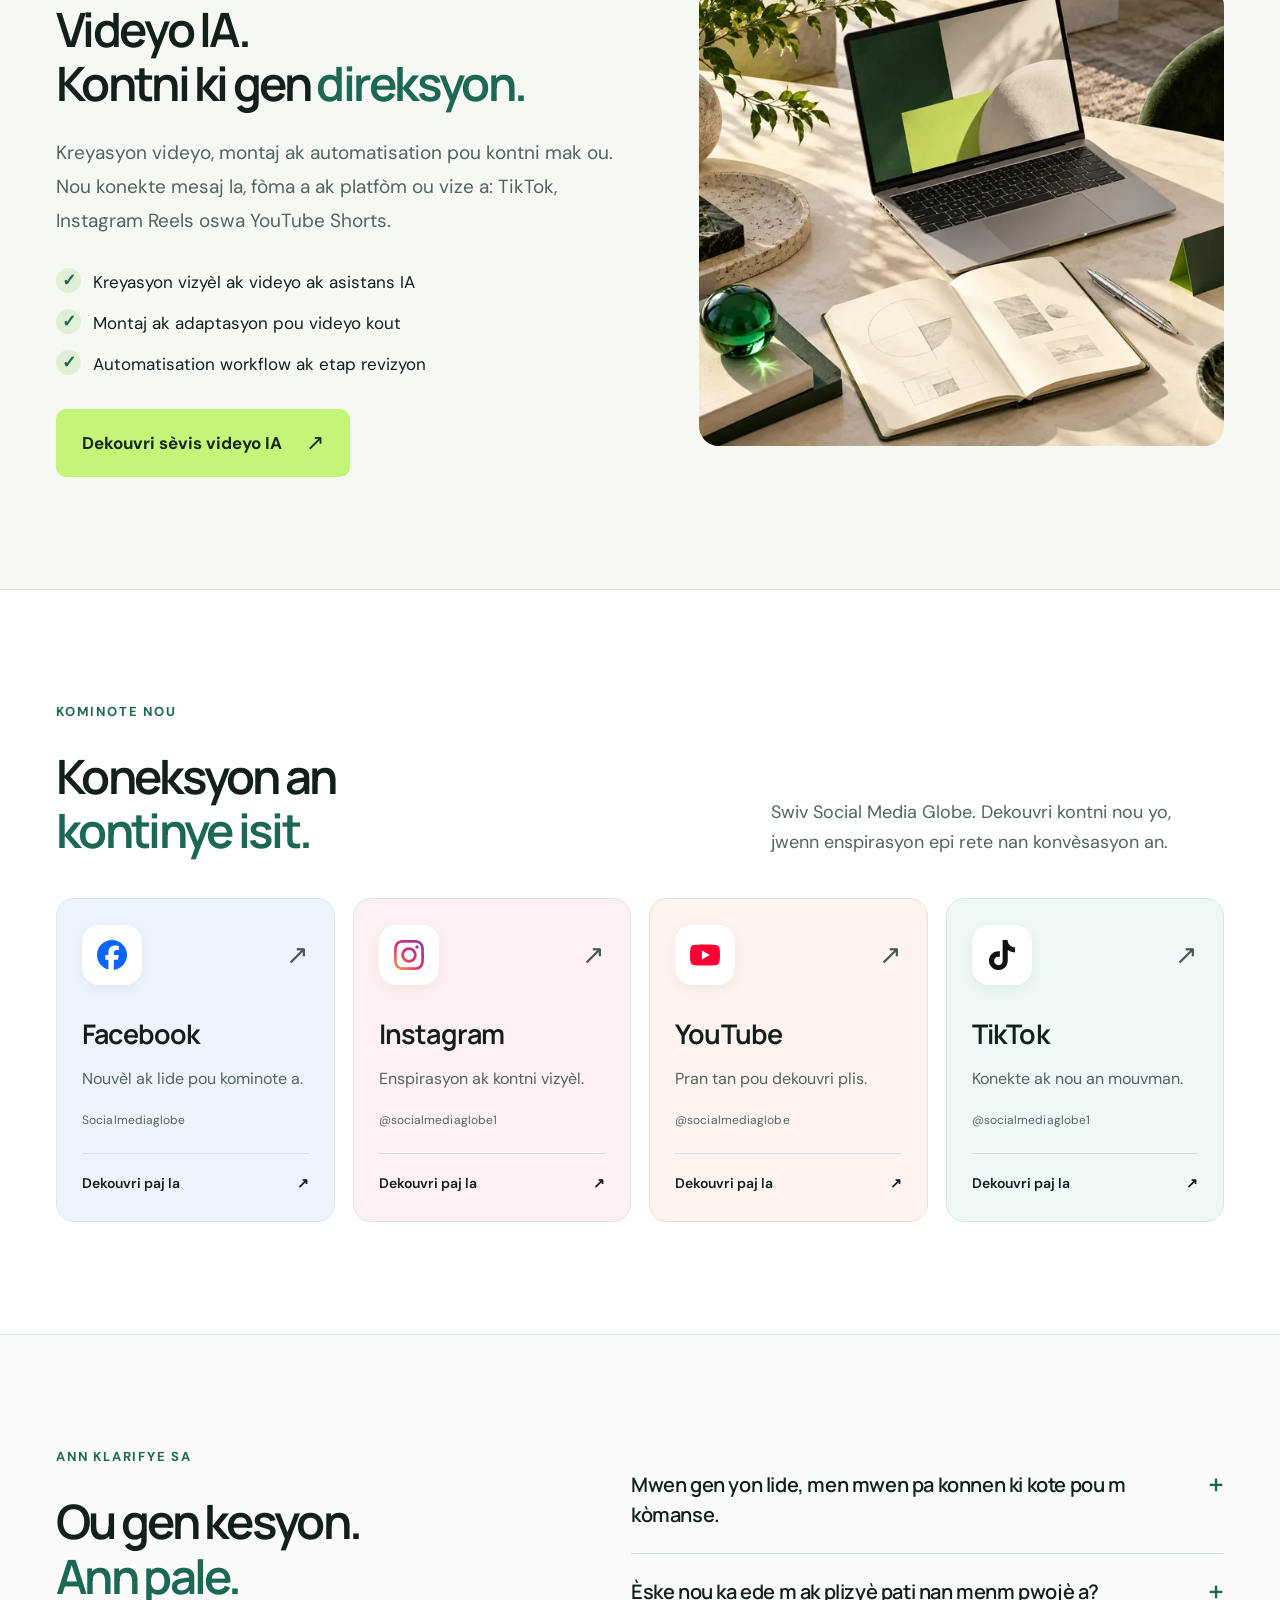
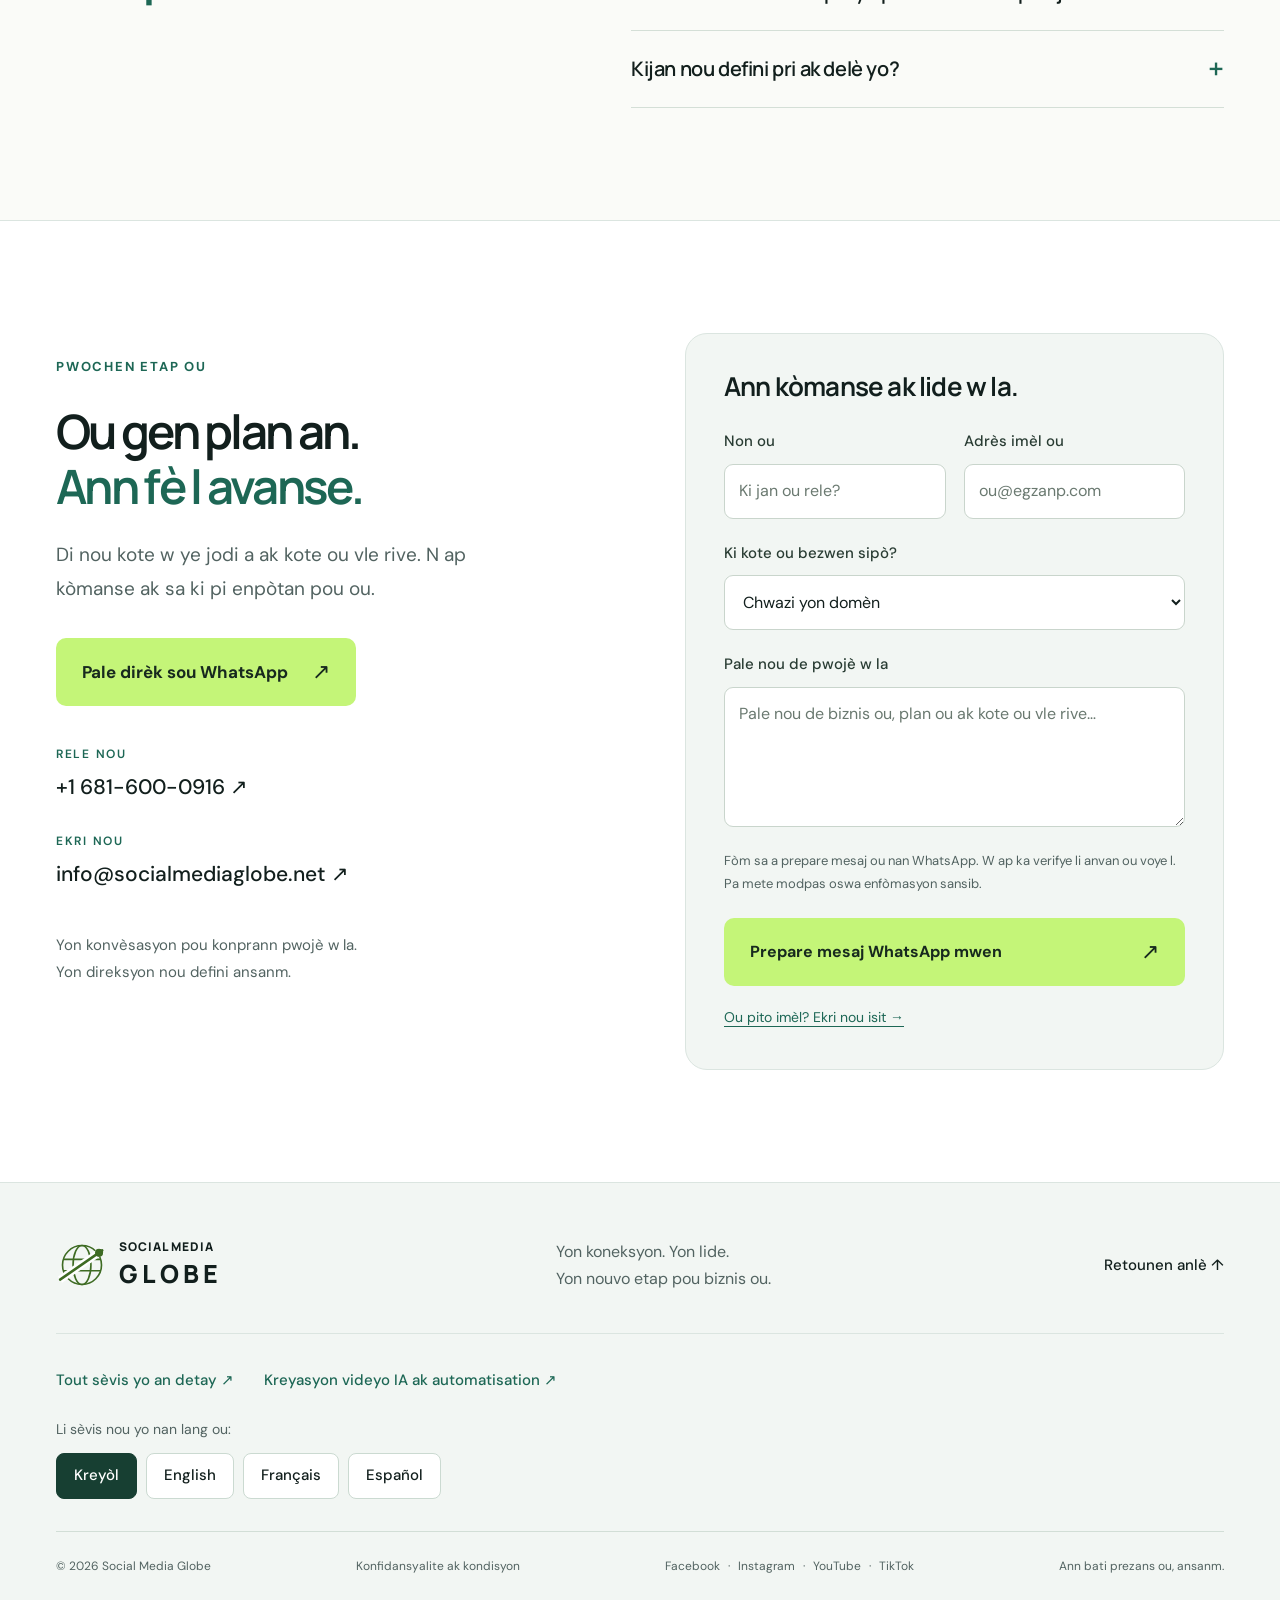
==== commit 5a203ea3: "Improve multilingual SEO, AI services and direct WhatsApp consultations" ====
--- a/index.html
+++ b/index.html
@@ -4,34 +4,139 @@
     <meta charset="utf-8" />
     <meta name="viewport" content="width=device-width,initial-scale=1" />
     <meta name="theme-color" content="#ffffff" />
-    <title>Ann bati prezans ou sou entènèt | Social Media Globe</title>
+
+    <link rel="icon" href="logo/favicon-source.svg" type="image/svg+xml" />
+
+    <script src="/assets/site.min.js?v=20261018-seo" defer></script>
+    <title>
+      Ajans dijital, videyo IA ak Shopify pou antreprenè ayisyen | Social Media
+      Globe
+    </title>
     <meta
       name="description"
-      content="Asistans pou monetizasyon rezo sosyal, TikTok Shop, Amazon Seller, pwòp mak ou, imèl pwofesyonèl, LLC, sit entènèt ak òdinatè Jarvis."
+      content="Social Media Globe ede w ak videyo IA, montaj, automatisation, Shopify, Amazon Seller, TikTok Shop, monetizasyon ak sit entènèt. Pale nou de pwojè w."
     />
-    <link rel="icon" href="logo/favicon-source.svg" type="image/svg+xml" />
-    <link rel="stylesheet" href="style.css?v=20261017-brands" />
-    <script src="script.js?v=20261017-brands" defer></script>
+    <link rel="canonical" href="https://socialmediaglobe.net/" />
+    <meta name="robots" content="index,follow,max-image-preview:large" />
+    <meta property="og:type" content="website" />
+    <meta property="og:site_name" content="Social Media Globe" />
+    <meta
+      property="og:title"
+      content="Ajans dijital, videyo IA ak Shopify pou antreprenè ayisyen"
+    />
+    <meta
+      property="og:description"
+      content="Social Media Globe ede w ak videyo IA, montaj, automatisation, Shopify, Amazon Seller, TikTok Shop, monetizasyon ak sit entènèt. Pale nou de pwojè w."
+    />
+    <meta property="og:url" content="https://socialmediaglobe.net/" />
+    <meta property="og:locale" content="ht_HT" />
+    <meta
+      property="og:image"
+      content="https://socialmediaglobe.net/assets/social-preview.jpg"
+    />
+    <meta property="og:image:width" content="1200" />
+    <meta property="og:image:height" content="630" />
+    <meta
+      property="og:image:alt"
+      content="Social Media Globe — digital technology workspace"
+    />
+    <meta name="twitter:card" content="summary_large_image" />
+    <meta
+      name="twitter:title"
+      content="Ajans dijital, videyo IA ak Shopify pou antreprenè ayisyen"
+    />
+    <meta
+      name="twitter:description"
+      content="Social Media Globe ede w ak videyo IA, montaj, automatisation, Shopify, Amazon Seller, TikTok Shop, monetizasyon ak sit entènèt. Pale nou de pwojè w."
+    />
+    <meta
+      name="twitter:image"
+      content="https://socialmediaglobe.net/assets/social-preview.jpg"
+    />
+    <script type="application/ld+json">
+      {
+        "@context": "https://schema.org",
+        "@graph": [
+          {
+            "@type": "Organization",
+            "@id": "https://socialmediaglobe.net/#organization",
+            "name": "Social Media Globe",
+            "url": "https://socialmediaglobe.net/",
+            "logo": {
+              "@type": "ImageObject",
+              "url": "https://socialmediaglobe.net/assets/brand-logo.svg",
+              "width": 256,
+              "height": 256
+            },
+            "email": "info@socialmediaglobe.net",
+            "telephone": "+1-681-600-0916",
+            "sameAs": [
+              "https://www.facebook.com/people/Socialmediaglobe/61588999744707/",
+              "https://www.instagram.com/socialmediaglobe1",
+              "https://www.youtube.com/@socialmediaglobe",
+              "https://www.tiktok.com/@socialmediaglobe1"
+            ]
+          },
+          {
+            "@type": "WebSite",
+            "@id": "https://socialmediaglobe.net/#website",
+            "url": "https://socialmediaglobe.net/",
+            "name": "Social Media Globe",
+            "publisher": {
+              "@id": "https://socialmediaglobe.net/#organization"
+            },
+            "inLanguage": ["ht", "en", "fr", "es"]
+          },
+          {
+            "@type": "WebPage",
+            "@id": "https://socialmediaglobe.net/#webpage",
+            "url": "https://socialmediaglobe.net/",
+            "name": "Ajans dijital, videyo IA ak Shopify pou antreprenè ayisyen",
+            "description": "Social Media Globe ede w ak videyo IA, montaj, automatisation, Shopify, Amazon Seller, TikTok Shop, monetizasyon ak sit entènèt. Pale nou de pwojè w.",
+            "inLanguage": "ht",
+            "isPartOf": { "@id": "https://socialmediaglobe.net/#website" },
+            "about": { "@id": "https://socialmediaglobe.net/#organization" }
+          }
+        ]
+      }
+    </script>
+
+    <link
+      rel="preload"
+      href="/assets/fonts/dm-sans-latin.woff2"
+      as="font"
+      type="font/woff2"
+      crossorigin
+    />
+    <link
+      rel="preload"
+      href="/assets/fonts/manrope-latin.woff2"
+      as="font"
+      type="font/woff2"
+      crossorigin
+    />
+    <link rel="stylesheet" href="/assets/site.min.css?v=20261018-seo" />
+    <meta
+      name="google-site-verification"
+      content="HUfs2sruEH563W9azUWdY2dxQSVAnnY-bIjOyspO7xg"
+    />
   </head>
   <body id="top">
     <a class="skip" href="#main">Ale nan kontni an</a>
     <div class="scroll-progress" aria-hidden="true"></div>
     <header class="header">
       <div class="wrap nav">
-        <a
-          class="brand"
-          href="index.html"
-          aria-label="Social Media Globe — Akèy"
+        <a class="brand" href="/"
           ><img src="logo-icon.svg" width="52" height="52" alt="" /><span
             >SOCIAL MEDIA<span class="brand-second">GLOBE</span></span
           ></a
         >
         <nav id="navigation" aria-label="Navigasyon prensipal">
-          <a href="index.html#services">Ekspètiz nou</a
-          ><a href="index.html#approach">Apwòch nou</a
-          ><a href="index.html#social">Kominote nou</a>
+          <a href="/#services">Ekspètiz nou</a
+          ><a href="/#approach">Apwòch nou</a
+          ><a href="/#social">Kominote nou</a>
         </nav>
-        <a class="button nav-button primary" href="index.html#contact"
+        <a class="button nav-button primary" href="/#contact"
           >Ann pale de pwojè w <span>↗</span></a
         ><button
           class="menu-toggle"
@@ -47,12 +152,14 @@
       <section class="hero wrap">
         <div class="hero-copy">
           <p class="eyebrow">
-            <span class="status-dot"></span> ESTRATEJI. TEKNOLOJI. AKONPAYMAN.
+            <span class="status-dot"></span> AJANS DIJITAL POU ANTREPRENÈ
+            AYISYEN
           </p>
           <h1>Plan ou.<br />Ekspètiz nou.<br /><em>Ann bati l.</em></h1>
           <p class="hero-description">
-            Ou wè kote ou vle rive. Nou ede w trase chemen an epi mete bon
-            solisyon dijital yo an plas pou biznis ou.
+            Ou wè kote ou vle rive. Nou konekte videyo IA, sit entènèt ak zouti
+            dijital pou ede w trase chemen an epi mete bon solisyon dijital yo
+            an plas pou biznis ou.
           </p>
           <div class="actions">
             <a class="button primary" href="#contact"
@@ -70,6 +177,12 @@
           <img
             class="hero-photo"
             src="assets/digital-workspace.webp"
+            srcset="
+              assets/digital-workspace-768.webp   768w,
+              assets/digital-workspace-1024.webp 1024w,
+              assets/digital-workspace.webp      1536w
+            "
+            sizes="(max-width: 700px) calc(100vw - 40px), (max-width: 980px) 46vw, 47vw"
             width="1536"
             height="1024"
             alt="Konpozisyon vizyèl yon òdinatè ak koneksyon dijital an limyè"
@@ -111,13 +224,18 @@
         </div>
         <div class="filters" role="group" aria-label="Filtre domèn ekspètiz yo">
           <button class="filter active" data-filter="all" aria-pressed="true">
-            Tout ekspètiz yo <span>08</span></button
+            Tout ekspètiz yo <span>09</span></button
           ><button class="filter" data-filter="commerce" aria-pressed="false">
             Rezo sosyal ak komès <span>04</span></button
           ><button class="filter" data-filter="business" aria-pressed="false">
-            Biznis ak teknoloji <span>04</span>
+            Biznis ak teknoloji <span>05</span>
           </button>
         </div>
+        <p class="service-guide-link">
+          <a href="/services/ht/"
+            >Li detay sèvis nou yo, etap yo ak kesyon yo ↗</a
+          >
+        </p>
         <div class="services">
           <article class="service" data-category="commerce">
             <div class="service-top">
@@ -227,8 +345,23 @@
                 ><span>Direksyon pou kontni ou</span>
               </li>
             </ul>
-            <a href="#contact" data-service="Monetizasyon rezo sosyal"
-              >Pale nou de sa <span>↗</span></a
+            <a
+              class="service-cta"
+              data-service="Monetizasyon rezo sosyal"
+              href="https://wa.me/16816000916?text=Bonjou%20Social%20Media%20Globe!%20Mwen%20ta%20renmen%20yon%20konsiltasyon%20pou%20s%C3%A8vis%20sa%20a%3A%20Monetizasyon%20rezo%20sosyal.%0A%0AMwen%20bezwen%20%C3%A8d%20pou%20konprann%20kondisyon%20monetizasyon%20ak%20prepare%20yon%20plan%20kontni%20pou%20kont%20mwen.%0A%0A%C3%88ske%20nou%20ka%20esplike%20m%20etap%20yo%2C%20enf%C3%B2masyon%20mwen%20dwe%20prepare%20ak%20kondisyon%20s%C3%A8vis%20la%3F"
+              target="_blank"
+              rel="noopener noreferrer"
+              ><svg
+                class="whatsapp-icon"
+                aria-hidden="true"
+                viewBox="0 0 24 24"
+                xmlns="http://www.w3.org/2000/svg"
+              >
+                <path
+                  d="M17.472 14.382c-.297-.149-1.758-.867-2.03-.967-.273-.099-.471-.148-.67.15-.197.297-.767.966-.94 1.164-.173.199-.347.223-.644.075-.297-.15-1.255-.463-2.39-1.475-.883-.788-1.48-1.761-1.653-2.059-.173-.297-.018-.458.13-.606.134-.133.298-.347.446-.52.149-.174.198-.298.298-.497.099-.198.05-.371-.025-.52-.075-.149-.669-1.612-.916-2.207-.242-.579-.487-.5-.669-.51-.173-.008-.371-.01-.57-.01-.198 0-.52.074-.792.372-.272.297-1.04 1.016-1.04 2.479 0 1.462 1.065 2.875 1.213 3.074.149.198 2.096 3.2 5.077 4.487.709.306 1.262.489 1.694.625.712.227 1.36.195 1.871.118.571-.085 1.758-.719 2.006-1.413.248-.694.248-1.289.173-1.413-.074-.124-.272-.198-.57-.347m-5.421 7.403h-.004a9.87 9.87 0 01-5.031-1.378l-.361-.214-3.741.982.998-3.648-.235-.374a9.86 9.86 0 01-1.51-5.26c.001-5.45 4.436-9.884 9.888-9.884 2.64 0 5.122 1.03 6.988 2.898a9.825 9.825 0 012.893 6.994c-.003 5.45-4.437 9.884-9.885 9.884m8.413-18.297A11.815 11.815 0 0012.05 0C5.495 0 .16 5.335.157 11.892c0 2.096.547 4.142 1.588 5.945L.057 24l6.305-1.654a11.882 11.882 0 005.683 1.448h.005c6.554 0 11.89-5.335 11.893-11.893a11.821 11.821 0 00-3.48-8.413Z"
+                /></svg
+              ><span class="service-cta-label">Mande yon konsiltasyon</span
+              ><span class="service-cta-arrow" aria-hidden="true">↗</span></a
             >
           </article>
           <article class="service" data-category="commerce">
@@ -315,8 +448,23 @@
                 ><span>Etap pou kòmanse</span>
               </li>
             </ul>
-            <a href="#contact" data-service="TikTok Shop"
-              >Pale nou de sa <span>↗</span></a
+            <a
+              class="service-cta"
+              data-service="TikTok Shop"
+              href="https://wa.me/16816000916?text=Bonjou%20Social%20Media%20Globe!%20Mwen%20ta%20renmen%20yon%20konsiltasyon%20pou%20s%C3%A8vis%20sa%20a%3A%20TikTok%20Shop.%0A%0AMwen%20bezwen%20%C3%A8d%20pou%20prepare%20yon%20pwoj%C3%A8%20TikTok%20Shop%20Seller%20oswa%20Creator.%0A%0A%C3%88ske%20nou%20ka%20esplike%20m%20etap%20yo%2C%20enf%C3%B2masyon%20mwen%20dwe%20prepare%20ak%20kondisyon%20s%C3%A8vis%20la%3F"
+              target="_blank"
+              rel="noopener noreferrer"
+              ><svg
+                class="whatsapp-icon"
+                aria-hidden="true"
+                viewBox="0 0 24 24"
+                xmlns="http://www.w3.org/2000/svg"
+              >
+                <path
+                  d="M17.472 14.382c-.297-.149-1.758-.867-2.03-.967-.273-.099-.471-.148-.67.15-.197.297-.767.966-.94 1.164-.173.199-.347.223-.644.075-.297-.15-1.255-.463-2.39-1.475-.883-.788-1.48-1.761-1.653-2.059-.173-.297-.018-.458.13-.606.134-.133.298-.347.446-.52.149-.174.198-.298.298-.497.099-.198.05-.371-.025-.52-.075-.149-.669-1.612-.916-2.207-.242-.579-.487-.5-.669-.51-.173-.008-.371-.01-.57-.01-.198 0-.52.074-.792.372-.272.297-1.04 1.016-1.04 2.479 0 1.462 1.065 2.875 1.213 3.074.149.198 2.096 3.2 5.077 4.487.709.306 1.262.489 1.694.625.712.227 1.36.195 1.871.118.571-.085 1.758-.719 2.006-1.413.248-.694.248-1.289.173-1.413-.074-.124-.272-.198-.57-.347m-5.421 7.403h-.004a9.87 9.87 0 01-5.031-1.378l-.361-.214-3.741.982.998-3.648-.235-.374a9.86 9.86 0 01-1.51-5.26c.001-5.45 4.436-9.884 9.888-9.884 2.64 0 5.122 1.03 6.988 2.898a9.825 9.825 0 012.893 6.994c-.003 5.45-4.437 9.884-9.885 9.884m8.413-18.297A11.815 11.815 0 0012.05 0C5.495 0 .16 5.335.157 11.892c0 2.096.547 4.142 1.588 5.945L.057 24l6.305-1.654a11.882 11.882 0 005.683 1.448h.005c6.554 0 11.89-5.335 11.893-11.893a11.821 11.821 0 00-3.48-8.413Z"
+                /></svg
+              ><span class="service-cta-label">Mande yon konsiltasyon</span
+              ><span class="service-cta-arrow" aria-hidden="true">↗</span></a
             >
           </article>
           <article class="service" data-category="commerce">
@@ -403,8 +551,23 @@
                 ><span>Gid pou premye etap yo</span>
               </li>
             </ul>
-            <a href="#contact" data-service="Amazon Seller"
-              >Pale nou de sa <span>↗</span></a
+            <a
+              class="service-cta"
+              data-service="Amazon Seller"
+              href="https://wa.me/16816000916?text=Bonjou%20Social%20Media%20Globe!%20Mwen%20ta%20renmen%20yon%20konsiltasyon%20pou%20s%C3%A8vis%20sa%20a%3A%20Amazon%20Seller.%0A%0AMwen%20bezwen%20%C3%A8d%20pou%20%C3%B2ganize%20premye%20etap%20yon%20pwoj%C3%A8%20Amazon%20Seller.%0A%0A%C3%88ske%20nou%20ka%20esplike%20m%20etap%20yo%2C%20enf%C3%B2masyon%20mwen%20dwe%20prepare%20ak%20kondisyon%20s%C3%A8vis%20la%3F"
+              target="_blank"
+              rel="noopener noreferrer"
+              ><svg
+                class="whatsapp-icon"
+                aria-hidden="true"
+                viewBox="0 0 24 24"
+                xmlns="http://www.w3.org/2000/svg"
+              >
+                <path
+                  d="M17.472 14.382c-.297-.149-1.758-.867-2.03-.967-.273-.099-.471-.148-.67.15-.197.297-.767.966-.94 1.164-.173.199-.347.223-.644.075-.297-.15-1.255-.463-2.39-1.475-.883-.788-1.48-1.761-1.653-2.059-.173-.297-.018-.458.13-.606.134-.133.298-.347.446-.52.149-.174.198-.298.298-.497.099-.198.05-.371-.025-.52-.075-.149-.669-1.612-.916-2.207-.242-.579-.487-.5-.669-.51-.173-.008-.371-.01-.57-.01-.198 0-.52.074-.792.372-.272.297-1.04 1.016-1.04 2.479 0 1.462 1.065 2.875 1.213 3.074.149.198 2.096 3.2 5.077 4.487.709.306 1.262.489 1.694.625.712.227 1.36.195 1.871.118.571-.085 1.758-.719 2.006-1.413.248-.694.248-1.289.173-1.413-.074-.124-.272-.198-.57-.347m-5.421 7.403h-.004a9.87 9.87 0 01-5.031-1.378l-.361-.214-3.741.982.998-3.648-.235-.374a9.86 9.86 0 01-1.51-5.26c.001-5.45 4.436-9.884 9.888-9.884 2.64 0 5.122 1.03 6.988 2.898a9.825 9.825 0 012.893 6.994c-.003 5.45-4.437 9.884-9.885 9.884m8.413-18.297A11.815 11.815 0 0012.05 0C5.495 0 .16 5.335.157 11.892c0 2.096.547 4.142 1.588 5.945L.057 24l6.305-1.654a11.882 11.882 0 005.683 1.448h.005c6.554 0 11.89-5.335 11.893-11.893a11.821 11.821 0 00-3.48-8.413Z"
+                /></svg
+              ><span class="service-cta-label">Mande yon konsiltasyon</span
+              ><span class="service-cta-arrow" aria-hidden="true">↗</span></a
             >
           </article>
           <article class="service" data-category="commerce">
@@ -491,8 +654,23 @@
                 ><span>Zouti pou prezans dijital ou</span>
               </li>
             </ul>
-            <a href="#contact" data-service="Dropshipping ak pwòp mak ou"
-              >Pale nou de sa <span>↗</span></a
+            <a
+              class="service-cta"
+              data-service="Dropshipping ak pwòp mak ou"
+              href="https://wa.me/16816000916?text=Bonjou%20Social%20Media%20Globe!%20Mwen%20ta%20renmen%20yon%20konsiltasyon%20pou%20s%C3%A8vis%20sa%20a%3A%20Dropshipping%20ak%20pw%C3%B2p%20mak%20ou.%0A%0AMwen%20bezwen%20%C3%A8d%20pou%20estriktire%20yon%20pwoj%C3%A8%20Shopify%2C%20dropshipping%20oswa%20pw%C3%B2p%20mak%20mwen.%0A%0A%C3%88ske%20nou%20ka%20esplike%20m%20etap%20yo%2C%20enf%C3%B2masyon%20mwen%20dwe%20prepare%20ak%20kondisyon%20s%C3%A8vis%20la%3F"
+              target="_blank"
+              rel="noopener noreferrer"
+              ><svg
+                class="whatsapp-icon"
+                aria-hidden="true"
+                viewBox="0 0 24 24"
+                xmlns="http://www.w3.org/2000/svg"
+              >
+                <path
+                  d="M17.472 14.382c-.297-.149-1.758-.867-2.03-.967-.273-.099-.471-.148-.67.15-.197.297-.767.966-.94 1.164-.173.199-.347.223-.644.075-.297-.15-1.255-.463-2.39-1.475-.883-.788-1.48-1.761-1.653-2.059-.173-.297-.018-.458.13-.606.134-.133.298-.347.446-.52.149-.174.198-.298.298-.497.099-.198.05-.371-.025-.52-.075-.149-.669-1.612-.916-2.207-.242-.579-.487-.5-.669-.51-.173-.008-.371-.01-.57-.01-.198 0-.52.074-.792.372-.272.297-1.04 1.016-1.04 2.479 0 1.462 1.065 2.875 1.213 3.074.149.198 2.096 3.2 5.077 4.487.709.306 1.262.489 1.694.625.712.227 1.36.195 1.871.118.571-.085 1.758-.719 2.006-1.413.248-.694.248-1.289.173-1.413-.074-.124-.272-.198-.57-.347m-5.421 7.403h-.004a9.87 9.87 0 01-5.031-1.378l-.361-.214-3.741.982.998-3.648-.235-.374a9.86 9.86 0 01-1.51-5.26c.001-5.45 4.436-9.884 9.888-9.884 2.64 0 5.122 1.03 6.988 2.898a9.825 9.825 0 012.893 6.994c-.003 5.45-4.437 9.884-9.885 9.884m8.413-18.297A11.815 11.815 0 0012.05 0C5.495 0 .16 5.335.157 11.892c0 2.096.547 4.142 1.588 5.945L.057 24l6.305-1.654a11.882 11.882 0 005.683 1.448h.005c6.554 0 11.89-5.335 11.893-11.893a11.821 11.821 0 00-3.48-8.413Z"
+                /></svg
+              ><span class="service-cta-label">Mande yon konsiltasyon</span
+              ><span class="service-cta-arrow" aria-hidden="true">↗</span></a
             >
           </article>
           <article class="service" data-category="business">
@@ -579,8 +757,23 @@
                 ><span>Òganizasyon kominikasyon</span>
               </li>
             </ul>
-            <a href="#contact" data-service="Imèl pwofesyonèl"
-              >Pale nou de sa <span>↗</span></a
+            <a
+              class="service-cta"
+              data-service="Imèl pwofesyonèl"
+              href="https://wa.me/16816000916?text=Bonjou%20Social%20Media%20Globe!%20Mwen%20ta%20renmen%20yon%20konsiltasyon%20pou%20s%C3%A8vis%20sa%20a%3A%20Im%C3%A8l%20pwofesyon%C3%A8l.%0A%0AMwen%20bezwen%20%C3%A8d%20pou%20mete%20yon%20im%C3%A8l%20pwofesyon%C3%A8l%20ak%20dom%C3%A8n%20biznis%20mwen%20an%20plas.%0A%0A%C3%88ske%20nou%20ka%20esplike%20m%20etap%20yo%2C%20enf%C3%B2masyon%20mwen%20dwe%20prepare%20ak%20kondisyon%20s%C3%A8vis%20la%3F"
+              target="_blank"
+              rel="noopener noreferrer"
+              ><svg
+                class="whatsapp-icon"
+                aria-hidden="true"
+                viewBox="0 0 24 24"
+                xmlns="http://www.w3.org/2000/svg"
+              >
+                <path
+                  d="M17.472 14.382c-.297-.149-1.758-.867-2.03-.967-.273-.099-.471-.148-.67.15-.197.297-.767.966-.94 1.164-.173.199-.347.223-.644.075-.297-.15-1.255-.463-2.39-1.475-.883-.788-1.48-1.761-1.653-2.059-.173-.297-.018-.458.13-.606.134-.133.298-.347.446-.52.149-.174.198-.298.298-.497.099-.198.05-.371-.025-.52-.075-.149-.669-1.612-.916-2.207-.242-.579-.487-.5-.669-.51-.173-.008-.371-.01-.57-.01-.198 0-.52.074-.792.372-.272.297-1.04 1.016-1.04 2.479 0 1.462 1.065 2.875 1.213 3.074.149.198 2.096 3.2 5.077 4.487.709.306 1.262.489 1.694.625.712.227 1.36.195 1.871.118.571-.085 1.758-.719 2.006-1.413.248-.694.248-1.289.173-1.413-.074-.124-.272-.198-.57-.347m-5.421 7.403h-.004a9.87 9.87 0 01-5.031-1.378l-.361-.214-3.741.982.998-3.648-.235-.374a9.86 9.86 0 01-1.51-5.26c.001-5.45 4.436-9.884 9.888-9.884 2.64 0 5.122 1.03 6.988 2.898a9.825 9.825 0 012.893 6.994c-.003 5.45-4.437 9.884-9.885 9.884m8.413-18.297A11.815 11.815 0 0012.05 0C5.495 0 .16 5.335.157 11.892c0 2.096.547 4.142 1.588 5.945L.057 24l6.305-1.654a11.882 11.882 0 005.683 1.448h.005c6.554 0 11.89-5.335 11.893-11.893a11.821 11.821 0 00-3.48-8.413Z"
+                /></svg
+              ><span class="service-cta-label">Mande yon konsiltasyon</span
+              ><span class="service-cta-arrow" aria-hidden="true">↗</span></a
             >
           </article>
           <article class="service" data-category="business">
@@ -673,8 +866,23 @@
                 ><span>Klarifikasyon demach yo</span>
               </li>
             </ul>
-            <a href="#contact" data-service="Asistans pou kreye LLC"
-              >Pale nou de sa <span>↗</span></a
+            <a
+              class="service-cta"
+              data-service="Asistans pou kreye LLC"
+              href="https://wa.me/16816000916?text=Bonjou%20Social%20Media%20Globe!%20Mwen%20ta%20renmen%20yon%20konsiltasyon%20pou%20s%C3%A8vis%20sa%20a%3A%20Asistans%20pou%20kreye%20LLC.%0A%0AMwen%20bezwen%20%C3%A8d%20pou%20konprann%20asistans%20administratif%20nou%20ofri%20pou%20yon%20pwoj%C3%A8%20LLC.%0A%0A%C3%88ske%20nou%20ka%20esplike%20m%20etap%20yo%2C%20enf%C3%B2masyon%20mwen%20dwe%20prepare%20ak%20kondisyon%20s%C3%A8vis%20la%3F"
+              target="_blank"
+              rel="noopener noreferrer"
+              ><svg
+                class="whatsapp-icon"
+                aria-hidden="true"
+                viewBox="0 0 24 24"
+                xmlns="http://www.w3.org/2000/svg"
+              >
+                <path
+                  d="M17.472 14.382c-.297-.149-1.758-.867-2.03-.967-.273-.099-.471-.148-.67.15-.197.297-.767.966-.94 1.164-.173.199-.347.223-.644.075-.297-.15-1.255-.463-2.39-1.475-.883-.788-1.48-1.761-1.653-2.059-.173-.297-.018-.458.13-.606.134-.133.298-.347.446-.52.149-.174.198-.298.298-.497.099-.198.05-.371-.025-.52-.075-.149-.669-1.612-.916-2.207-.242-.579-.487-.5-.669-.51-.173-.008-.371-.01-.57-.01-.198 0-.52.074-.792.372-.272.297-1.04 1.016-1.04 2.479 0 1.462 1.065 2.875 1.213 3.074.149.198 2.096 3.2 5.077 4.487.709.306 1.262.489 1.694.625.712.227 1.36.195 1.871.118.571-.085 1.758-.719 2.006-1.413.248-.694.248-1.289.173-1.413-.074-.124-.272-.198-.57-.347m-5.421 7.403h-.004a9.87 9.87 0 01-5.031-1.378l-.361-.214-3.741.982.998-3.648-.235-.374a9.86 9.86 0 01-1.51-5.26c.001-5.45 4.436-9.884 9.888-9.884 2.64 0 5.122 1.03 6.988 2.898a9.825 9.825 0 012.893 6.994c-.003 5.45-4.437 9.884-9.885 9.884m8.413-18.297A11.815 11.815 0 0012.05 0C5.495 0 .16 5.335.157 11.892c0 2.096.547 4.142 1.588 5.945L.057 24l6.305-1.654a11.882 11.882 0 005.683 1.448h.005c6.554 0 11.89-5.335 11.893-11.893a11.821 11.821 0 00-3.48-8.413Z"
+                /></svg
+              ><span class="service-cta-label">Mande yon konsiltasyon</span
+              ><span class="service-cta-arrow" aria-hidden="true">↗</span></a
             >
           </article>
           <article class="service" data-category="business">
@@ -761,8 +969,23 @@
                 ><span>Kontak ki fasil pou jwenn</span>
               </li>
             </ul>
-            <a href="#contact" data-service="Kreyasyon sit entènèt"
-              >Pale nou de sa <span>↗</span></a
+            <a
+              class="service-cta"
+              data-service="Kreyasyon sit entènèt"
+              href="https://wa.me/16816000916?text=Bonjou%20Social%20Media%20Globe!%20Mwen%20ta%20renmen%20yon%20konsiltasyon%20pou%20s%C3%A8vis%20sa%20a%3A%20Kreyasyon%20sit%20ent%C3%A8n%C3%A8t.%0A%0AMwen%20bezwen%20%C3%A8d%20pou%20prepare%20yon%20sit%20ent%C3%A8n%C3%A8t%20oswa%20yon%20boutik%20sou%20ent%C3%A8n%C3%A8t%20pou%20biznis%20mwen.%0A%0A%C3%88ske%20nou%20ka%20esplike%20m%20etap%20yo%2C%20enf%C3%B2masyon%20mwen%20dwe%20prepare%20ak%20kondisyon%20s%C3%A8vis%20la%3F"
+              target="_blank"
+              rel="noopener noreferrer"
+              ><svg
+                class="whatsapp-icon"
+                aria-hidden="true"
+                viewBox="0 0 24 24"
+                xmlns="http://www.w3.org/2000/svg"
+              >
+                <path
+                  d="M17.472 14.382c-.297-.149-1.758-.867-2.03-.967-.273-.099-.471-.148-.67.15-.197.297-.767.966-.94 1.164-.173.199-.347.223-.644.075-.297-.15-1.255-.463-2.39-1.475-.883-.788-1.48-1.761-1.653-2.059-.173-.297-.018-.458.13-.606.134-.133.298-.347.446-.52.149-.174.198-.298.298-.497.099-.198.05-.371-.025-.52-.075-.149-.669-1.612-.916-2.207-.242-.579-.487-.5-.669-.51-.173-.008-.371-.01-.57-.01-.198 0-.52.074-.792.372-.272.297-1.04 1.016-1.04 2.479 0 1.462 1.065 2.875 1.213 3.074.149.198 2.096 3.2 5.077 4.487.709.306 1.262.489 1.694.625.712.227 1.36.195 1.871.118.571-.085 1.758-.719 2.006-1.413.248-.694.248-1.289.173-1.413-.074-.124-.272-.198-.57-.347m-5.421 7.403h-.004a9.87 9.87 0 01-5.031-1.378l-.361-.214-3.741.982.998-3.648-.235-.374a9.86 9.86 0 01-1.51-5.26c.001-5.45 4.436-9.884 9.888-9.884 2.64 0 5.122 1.03 6.988 2.898a9.825 9.825 0 012.893 6.994c-.003 5.45-4.437 9.884-9.885 9.884m8.413-18.297A11.815 11.815 0 0012.05 0C5.495 0 .16 5.335.157 11.892c0 2.096.547 4.142 1.588 5.945L.057 24l6.305-1.654a11.882 11.882 0 005.683 1.448h.005c6.554 0 11.89-5.335 11.893-11.893a11.821 11.821 0 00-3.48-8.413Z"
+                /></svg
+              ><span class="service-cta-label">Mande yon konsiltasyon</span
+              ><span class="service-cta-arrow" aria-hidden="true">↗</span></a
             >
           </article>
           <article class="service" data-category="business">
@@ -853,8 +1076,130 @@
                 ><span>Automatisation ki adapte</span>
               </li>
             </ul>
-            <a href="#contact" data-service="Konfigirasyon òdinatè Jarvis"
-              >Pale nou de sa <span>↗</span></a
+            <a
+              class="service-cta"
+              data-service="Konfigirasyon òdinatè Jarvis"
+              href="https://wa.me/16816000916?text=Bonjou%20Social%20Media%20Globe!%20Mwen%20ta%20renmen%20yon%20konsiltasyon%20pou%20s%C3%A8vis%20sa%20a%3A%20Konfigirasyon%20%C3%B2dinat%C3%A8%20Jarvis.%0A%0AMwen%20bezwen%20%C3%A8d%20pou%20konfigire%20zouti%20sou%20%C3%B2dinat%C3%A8%20mwen%20ak%20automatisation%20ki%20adapte%20ak%20travay%20mwen.%0A%0A%C3%88ske%20nou%20ka%20esplike%20m%20etap%20yo%2C%20enf%C3%B2masyon%20mwen%20dwe%20prepare%20ak%20kondisyon%20s%C3%A8vis%20la%3F"
+              target="_blank"
+              rel="noopener noreferrer"
+              ><svg
+                class="whatsapp-icon"
+                aria-hidden="true"
+                viewBox="0 0 24 24"
+                xmlns="http://www.w3.org/2000/svg"
+              >
+                <path
+                  d="M17.472 14.382c-.297-.149-1.758-.867-2.03-.967-.273-.099-.471-.148-.67.15-.197.297-.767.966-.94 1.164-.173.199-.347.223-.644.075-.297-.15-1.255-.463-2.39-1.475-.883-.788-1.48-1.761-1.653-2.059-.173-.297-.018-.458.13-.606.134-.133.298-.347.446-.52.149-.174.198-.298.298-.497.099-.198.05-.371-.025-.52-.075-.149-.669-1.612-.916-2.207-.242-.579-.487-.5-.669-.51-.173-.008-.371-.01-.57-.01-.198 0-.52.074-.792.372-.272.297-1.04 1.016-1.04 2.479 0 1.462 1.065 2.875 1.213 3.074.149.198 2.096 3.2 5.077 4.487.709.306 1.262.489 1.694.625.712.227 1.36.195 1.871.118.571-.085 1.758-.719 2.006-1.413.248-.694.248-1.289.173-1.413-.074-.124-.272-.198-.57-.347m-5.421 7.403h-.004a9.87 9.87 0 01-5.031-1.378l-.361-.214-3.741.982.998-3.648-.235-.374a9.86 9.86 0 01-1.51-5.26c.001-5.45 4.436-9.884 9.888-9.884 2.64 0 5.122 1.03 6.988 2.898a9.825 9.825 0 012.893 6.994c-.003 5.45-4.437 9.884-9.885 9.884m8.413-18.297A11.815 11.815 0 0012.05 0C5.495 0 .16 5.335.157 11.892c0 2.096.547 4.142 1.588 5.945L.057 24l6.305-1.654a11.882 11.882 0 005.683 1.448h.005c6.554 0 11.89-5.335 11.893-11.893a11.821 11.821 0 00-3.48-8.413Z"
+                /></svg
+              ><span class="service-cta-label">Mande yon konsiltasyon</span
+              ><span class="service-cta-arrow" aria-hidden="true">↗</span></a
+            >
+          </article>
+          <article class="service ai-service" data-category="business">
+            <div class="service-top">
+              <svg
+                aria-hidden="true"
+                xmlns="http://www.w3.org/2000/svg"
+                width="24"
+                height="24"
+                viewBox="0 0 24 24"
+                fill="none"
+                stroke="currentColor"
+                stroke-width="2"
+                stroke-linecap="round"
+                stroke-linejoin="round"
+              >
+                <path d="m12.296 3.464 3.02 3.956" />
+                <path
+                  d="M20.2 6 3 11l-.9-2.4c-.3-1.1.3-2.2 1.3-2.5l13.5-4c1.1-.3 2.2.3 2.5 1.3z"
+                />
+                <path d="M3 11h18v8a2 2 0 0 1-2 2H5a2 2 0 0 1-2-2z" />
+                <path d="m6.18 5.276 3.1 3.899" />
+              </svg>
+              <span>09</span>
+            </div>
+            <p class="service-category">Videyo IA · Montaj · Automatisation</p>
+            <h3>Kreyasyon videyo ak entèlijans atifisyèl</h3>
+            <p>
+              Nou konekte lide ou ak kreyasyon videyo IA, montaj pou rezo sosyal
+              ak automatisation workflow, selon mesaj ak objektif mak ou.
+            </p>
+            <ul class="service-bullets">
+              <li>
+                <span class="point-check" aria-hidden="true"
+                  ><svg
+                    aria-hidden="true"
+                    xmlns="http://www.w3.org/2000/svg"
+                    width="24"
+                    height="24"
+                    viewBox="0 0 24 24"
+                    fill="none"
+                    stroke="currentColor"
+                    stroke-width="2"
+                    stroke-linecap="round"
+                    stroke-linejoin="round"
+                  >
+                    <circle cx="12" cy="12" r="10" />
+                    <path d="m16 9-5.5 5.5L8 12" />
+                  </svg> </span
+                ><span>Kreyasyon videyo ak asistans IA</span>
+              </li>
+              <li>
+                <span class="point-check" aria-hidden="true"
+                  ><svg
+                    aria-hidden="true"
+                    xmlns="http://www.w3.org/2000/svg"
+                    width="24"
+                    height="24"
+                    viewBox="0 0 24 24"
+                    fill="none"
+                    stroke="currentColor"
+                    stroke-width="2"
+                    stroke-linecap="round"
+                    stroke-linejoin="round"
+                  >
+                    <circle cx="12" cy="12" r="10" />
+                    <path d="m16 9-5.5 5.5L8 12" />
+                  </svg> </span
+                ><span>Montaj pou TikTok, Reels ak Shorts</span>
+              </li>
+              <li>
+                <span class="point-check" aria-hidden="true"
+                  ><svg
+                    aria-hidden="true"
+                    xmlns="http://www.w3.org/2000/svg"
+                    width="24"
+                    height="24"
+                    viewBox="0 0 24 24"
+                    fill="none"
+                    stroke="currentColor"
+                    stroke-width="2"
+                    stroke-linecap="round"
+                    stroke-linejoin="round"
+                  >
+                    <circle cx="12" cy="12" r="10" />
+                    <path d="m16 9-5.5 5.5L8 12" />
+                  </svg> </span
+                ><span>Automatisation ak etap revizyon</span>
+              </li>
+            </ul>
+            <a
+              class="service-cta"
+              data-service="Videyo IA, montaj ak automatisation"
+              href="https://wa.me/16816000916?text=Bonjou%20Social%20Media%20Globe!%20Mwen%20ta%20renmen%20yon%20konsiltasyon%20pou%20s%C3%A8vis%20sa%20a%3A%20Videyo%20IA%2C%20montaj%20ak%20automatisation.%0A%0AMwen%20bezwen%20%C3%A8d%20pou%20kreye%20epi%20monte%20videyo%20ak%20IA%20oswa%20%C3%B2ganize%20yon%20workflow%20kontni.%0A%0A%C3%88ske%20nou%20ka%20esplike%20m%20etap%20yo%2C%20enf%C3%B2masyon%20mwen%20dwe%20prepare%20ak%20kondisyon%20s%C3%A8vis%20la%3F"
+              target="_blank"
+              rel="noopener noreferrer"
+              ><svg
+                class="whatsapp-icon"
+                aria-hidden="true"
+                viewBox="0 0 24 24"
+                xmlns="http://www.w3.org/2000/svg"
+              >
+                <path
+                  d="M17.472 14.382c-.297-.149-1.758-.867-2.03-.967-.273-.099-.471-.148-.67.15-.197.297-.767.966-.94 1.164-.173.199-.347.223-.644.075-.297-.15-1.255-.463-2.39-1.475-.883-.788-1.48-1.761-1.653-2.059-.173-.297-.018-.458.13-.606.134-.133.298-.347.446-.52.149-.174.198-.298.298-.497.099-.198.05-.371-.025-.52-.075-.149-.669-1.612-.916-2.207-.242-.579-.487-.5-.669-.51-.173-.008-.371-.01-.57-.01-.198 0-.52.074-.792.372-.272.297-1.04 1.016-1.04 2.479 0 1.462 1.065 2.875 1.213 3.074.149.198 2.096 3.2 5.077 4.487.709.306 1.262.489 1.694.625.712.227 1.36.195 1.871.118.571-.085 1.758-.719 2.006-1.413.248-.694.248-1.289.173-1.413-.074-.124-.272-.198-.57-.347m-5.421 7.403h-.004a9.87 9.87 0 01-5.031-1.378l-.361-.214-3.741.982.998-3.648-.235-.374a9.86 9.86 0 01-1.51-5.26c.001-5.45 4.436-9.884 9.888-9.884 2.64 0 5.122 1.03 6.988 2.898a9.825 9.825 0 012.893 6.994c-.003 5.45-4.437 9.884-9.885 9.884m8.413-18.297A11.815 11.815 0 0012.05 0C5.495 0 .16 5.335.157 11.892c0 2.096.547 4.142 1.588 5.945L.057 24l6.305-1.654a11.882 11.882 0 005.683 1.448h.005c6.554 0 11.89-5.335 11.893-11.893a11.821 11.821 0 00-3.48-8.413Z"
+                /></svg
+              ><span class="service-cta-label">Mande yon konsiltasyon</span
+              ><span class="service-cta-arrow" aria-hidden="true">↗</span></a
             >
           </article>
         </div>
@@ -869,6 +1214,12 @@
           <div class="strategy-image">
             <img
               src="assets/strategy-workspace.webp"
+              srcset="
+                assets/strategy-workspace-768.webp   768w,
+                assets/strategy-workspace-1024.webp 1024w,
+                assets/strategy-workspace.webp      1448w
+              "
+              sizes="(max-width: 700px) calc(100vw - 40px), (max-width: 980px) 46vw, 47vw"
               width="1448"
               height="1086"
               alt="Espas travay konseptyèl ak òdinatè, kaye planifikasyon ak zouti kreyatif"
@@ -925,6 +1276,40 @@
           </div>
         </div>
       </section>
+      <section class="section home-ai" id="ai-video">
+        <div class="wrap ai-page-grid">
+          <div>
+            <p class="eyebrow">KREYASYON VIDEYO AK ENTÈLIJANS ATIFISYÈL</p>
+            <h2>Videyo IA.<br />Kontni ki gen <em>direksyon.</em></h2>
+            <p class="intro">
+              Kreyasyon videyo, montaj ak automatisation pou kontni mak ou. Nou
+              konekte mesaj la, fòma a ak platfòm ou vize a: TikTok, Instagram
+              Reels oswa YouTube Shorts.
+            </p>
+            <ul class="ai-points">
+              <li>Kreyasyon vizyèl ak videyo ak asistans IA</li>
+              <li>Montaj ak adaptasyon pou videyo kout</li>
+              <li>Automatisation workflow ak etap revizyon</li>
+            </ul>
+            <a class="button primary" href="/ai-video/ht/"
+              >Dekouvri sèvis videyo IA <span>↗</span></a
+            >
+          </div>
+          <img
+            src="/assets/strategy-workspace.webp"
+            srcset="
+              /assets/strategy-workspace-768.webp   768w,
+              /assets/strategy-workspace-1024.webp 1024w,
+              /assets/strategy-workspace.webp      1448w
+            "
+            sizes="(max-width: 700px) calc(100vw - 40px), (max-width: 980px) 46vw, 47vw"
+            width="1448"
+            height="1086"
+            alt="Espas travay konseptyèl pou planifikasyon kontni ak videyo IA"
+            loading="lazy"
+          />
+        </div>
+      </section>
       <section class="social-section section wrap" id="social">
         <div class="section-heading">
           <div>
@@ -942,7 +1327,6 @@
             href="https://www.facebook.com/people/Socialmediaglobe/61588999744707/"
             target="_blank"
             rel="noopener noreferrer"
-            aria-label="Suiv Social Media Globe sou Facebook (nouvo onglet)"
             ><div class="social-top">
               <span class="social-symbol" aria-hidden="true"
                 ><svg
@@ -968,7 +1352,6 @@
             href="https://www.instagram.com/socialmediaglobe1"
             target="_blank"
             rel="noopener noreferrer"
-            aria-label="Suiv Social Media Globe sou Instagram (nouvo onglet)"
             ><div class="social-top">
               <span class="social-symbol" aria-hidden="true"
                 ><svg
@@ -1007,7 +1390,6 @@
             href="https://www.youtube.com/@socialmediaglobe"
             target="_blank"
             rel="noopener noreferrer"
-            aria-label="Suiv Social Media Globe sou YouTube (nouvo onglet)"
             ><div class="social-top">
               <span class="social-symbol" aria-hidden="true"
                 ><svg
@@ -1033,7 +1415,6 @@
             href="https://www.tiktok.com/@socialmediaglobe1"
             target="_blank"
             rel="noopener noreferrer"
-            aria-label="Suiv Social Media Globe sou TikTok (nouvo onglet)"
             ><div class="social-top">
               <span class="social-symbol" aria-hidden="true"
                 ><svg
@@ -1156,6 +1537,7 @@
                 <option>Kreyasyon sit entènèt</option>
                 <option>Konfigirasyon òdinatè Jarvis</option>
                 <option>Mwen bezwen yon plan pou tout pwojè a</option>
+                <option>Videyo IA, montaj ak automatisation</option>
               </select></label
             ><label
               >Pale nou de pwojè w la<textarea
@@ -1183,16 +1565,25 @@
     </main>
     <footer>
       <div class="wrap footer-top">
-        <a
-          class="brand"
-          href="index.html"
-          aria-label="Social Media Globe — Akèy"
+        <a class="brand" href="/"
           ><img src="logo-icon.svg" width="47" height="47" alt="" /><span
             >SOCIAL MEDIA<span class="brand-second">GLOBE</span></span
           ></a
         >
         <p>Yon koneksyon. Yon lide.<br />Yon nouvo etap pou biznis ou.</p>
-        <a href="index.html#top">Retounen anlè ↑</a>
+        <a href="/#top">Retounen anlè ↑</a>
+      </div>
+      <div class="wrap seo-footer-links">
+        <a href="/services/ht/">Tout sèvis yo an detay ↗</a
+        ><a href="/ai-video/ht/">Kreyasyon videyo IA ak automatisation ↗</a>
+        <p>Li sèvis nou yo nan lang ou:</p>
+        <nav class="language-links" aria-label="Chwazi lang paj la">
+          <a href="/services/ht/" lang="ht" hreflang="ht" aria-current="page"
+            >Kreyòl</a
+          ><a href="/services/en/" lang="en" hreflang="en">English</a
+          ><a href="/services/fr/" lang="fr" hreflang="fr">Français</a
+          ><a href="/services/es/" lang="es" hreflang="es">Español</a>
+        </nav>
       </div>
       <div class="wrap footer-bottom">
         <span>© 2026 Social Media Globe</span
--- a/assets/site.min.css
+++ b/assets/site.min.css
@@ -0,0 +1 @@
+@font-face{font-family:DM Sans;font-style:normal;font-weight:400 700;font-display:swap;src:url(/assets/fonts/dm-sans-latin-ext.woff2) format("woff2");unicode-range:U+0100-02BA,U+02BD-02C5,U+02C7-02CC,U+02CE-02D7,U+02DD-02FF,U+0304,U+0308,U+0329,U+1D00-1DBF,U+1E00-1E9F,U+1EF2-1EFF,U+2020,U+20A0-20AB,U+20AD-20C4,U+2113,U+2C60-2C7F,U+A720-A7FF}@font-face{font-family:DM Sans;font-style:normal;font-weight:400 700;font-display:swap;src:url(/assets/fonts/dm-sans-latin.woff2) format("woff2");unicode-range:U+0000-00FF,U+0131,U+0152-0153,U+02BB-02BC,U+02C6,U+02DA,U+02DC,U+0304,U+0308,U+0329,U+2000-206F,U+20AC,U+2122,U+2191,U+2193,U+2212,U+2215,U+FEFF,U+FFFD}@font-face{font-family:Manrope;font-style:normal;font-weight:400 800;font-display:swap;src:url(/assets/fonts/manrope-latin-ext.woff2) format("woff2");unicode-range:U+0100-02BA,U+02BD-02C5,U+02C7-02CC,U+02CE-02D7,U+02DD-02FF,U+0304,U+0308,U+0329,U+1D00-1DBF,U+1E00-1E9F,U+1EF2-1EFF,U+2020,U+20A0-20AB,U+20AD-20C4,U+2113,U+2C60-2C7F,U+A720-A7FF}@font-face{font-family:Manrope;font-style:normal;font-weight:400 800;font-display:swap;src:url(/assets/fonts/manrope-latin.woff2) format("woff2");unicode-range:U+0000-00FF,U+0131,U+0152-0153,U+02BB-02BC,U+02C6,U+02DA,U+02DC,U+0304,U+0308,U+0329,U+2000-206F,U+20AC,U+2122,U+2191,U+2193,U+2212,U+2215,U+FEFF,U+FFFD}:root{color-scheme:light;--ink: #121f1d;--muted: #526361;--green: #1d6755;--lime: #c4f578;--line: #dbe5e0;--soft: #f2f6f3;--bg: #fff;--text: var(--ink)}*{box-sizing:border-box}html{scroll-behavior:smooth;scroll-padding-top:125px}body{margin:0;background:#fff;color:var(--ink);font:18px/1.7 DM Sans,Arial,sans-serif}button,input,select,textarea{font:inherit}button,a,input,select,textarea{-webkit-tap-highlight-color:transparent}button{cursor:pointer}a{color:inherit;text-decoration:none}a:focus-visible,button:focus-visible,input:focus-visible,select:focus-visible,textarea:focus-visible,summary:focus-visible{outline:3px solid var(--green);outline-offset:5px}::selection{background:var(--lime);color:var(--ink)}img{display:block;max-width:100%}.wrap{width:min(1360px,calc(100% - 112px));margin-inline:auto}h1,h2,h3{font-family:Manrope,Arial,sans-serif;margin:0;font-weight:650;line-height:1.12;letter-spacing:-1.6px}p{margin:0}em{font-style:normal;color:var(--green)}.eyebrow{font-size:13px;letter-spacing:1.8px;font-weight:700;line-height:1.6;color:var(--green);margin-bottom:26px;display:flex;align-items:center;gap:10px}.status-dot{width:8px;height:8px;background:var(--green);border-radius:100%;box-shadow:0 0 0 5px #e5f2e6}.header{position:sticky;top:0;z-index:30;background:#ffffffed;backdrop-filter:blur(18px);border-bottom:1px solid var(--line)}.nav{min-height:105px;display:flex;align-items:center;justify-content:space-between;gap:30px}.brand{display:flex;align-items:center;gap:11px;font-size:12px;font-weight:800;letter-spacing:1px;font-family:Manrope,sans-serif;line-height:1.4;flex-shrink:0}.brand img{width:52px;height:52px}.brand-second{display:block;font-size:25px;letter-spacing:4px}.nav nav{display:flex;gap:32px;font-size:16px;font-weight:500}.nav nav a{position:relative;padding-block:14px}.nav nav a:after{content:"";position:absolute;left:0;bottom:6px;height:2px;background:var(--green);width:0;transition:width .25s}.nav nav a:hover:after,.nav nav a.current:after{width:100%}.button{display:inline-flex;align-items:center;justify-content:center;gap:24px;min-height:60px;padding:17px 25px;border-radius:10px;font-size:17px;font-weight:700;line-height:1.45;border:1px solid transparent;transition:transform .2s,background .2s,box-shadow .2s}.button span{font-size:22px;font-weight:500}.button:hover{transform:translateY(-3px);box-shadow:0 8px 24px #1d675516}.primary{background:var(--lime);color:#17291e}.primary:hover{background:#b7ee64}.secondary{background:#fff;border-color:#bdcbc3;color:var(--ink)}.secondary:hover{background:var(--soft)}.nav-button{font-size:15px;min-height:54px;padding:14px 20px;gap:16px}.menu-toggle{display:none}.scroll-progress{position:fixed;left:0;top:0;width:100%;height:3px;background:var(--green);z-index:50;transform:scaleX(0);transform-origin:left}.hero{display:grid;grid-template-columns:1fr 1fr;align-items:center;gap:58px;min-height:760px;padding-top:74px;padding-bottom:80px}.hero h1{font-size:clamp(56px,5.6vw,86px);letter-spacing:-4.5px;line-height:1.06}.hero-description{font-size:20px;line-height:1.75;color:var(--muted);max-width:540px;margin-top:28px}.actions{display:flex;gap:14px;flex-wrap:wrap;margin-top:32px}.hero-note{display:flex;align-items:center;gap:13px;font-size:15px;color:var(--muted);margin-top:32px;max-width:480px}.mini-orbit{font-size:30px;line-height:1;color:var(--green)}.hero-visual{position:relative;min-width:0;margin-left:0;margin-top:8px}.hero-photo{width:100%;height:580px;object-fit:cover;border-radius:24px;background:#102125;box-shadow:0 24px 60px #18392b15}.hero-visual:before{content:"";position:absolute;inset:-20px 22px 20px -20px;background:var(--soft);z-index:-1;border-radius:32px}.visual-caption{position:absolute;bottom:30px;left:28px;right:28px;color:#fff;display:flex;align-items:center;gap:16px;padding:20px;background:#102520b3;backdrop-filter:blur(14px);border:1px solid #ffffff30;border-radius:15px}.caption-orbit{width:52px;height:52px;background:var(--lime);border-radius:50%;display:flex;align-items:center;justify-content:center;font-size:30px;color:var(--ink);flex-shrink:0}.visual-caption div>span{display:block;font-size:11px;letter-spacing:2px;color:#dae6df}.visual-caption strong{font:600 25px/1.4 Manrope,sans-serif}.floating-chip{position:absolute;display:flex;align-items:center;gap:10px;box-shadow:0 12px 40px #0c28242b;background:#fff;border:1px solid var(--line);border-radius:12px;padding:12px 17px;font-size:14px;font-weight:600;transition:transform .3s}.floating-chip:hover{transform:translateY(-5px)}.chip-one{left:-35px;top:56px;animation:float 7s ease-in-out infinite}.chip-two{right:-20px;top:178px;animation:float 8s ease-in-out infinite reverse}.chip-icon{width:30px;height:30px;display:grid;place-items:center;color:var(--green);font-size:23px;background:#ecf7df;border-radius:7px}.image-index{position:absolute;right:18px;top:18px;font-size:9px;letter-spacing:2px;color:#d5e3d8;writing-mode:vertical-rl}.vision-strip{border-block:1px solid var(--line);background:var(--soft);padding:33px 0}.vision-strip .wrap{display:flex;align-items:center;justify-content:space-between;gap:30px}.vision-strip p{line-height:1.5;font-size:18px}.vision-strip p strong{font-family:Manrope,sans-serif;font-size:21px;font-weight:650}.vision-strip .wrap>div{font-size:16px;display:flex;align-items:center;gap:14px}.vision-strip .wrap>div span{font-size:12px;display:grid;place-items:center;border:1px solid #b8cec1;border-radius:50%;width:34px;height:34px;color:var(--green);flex-shrink:0}.section{padding-block:112px}h2{font-size:clamp(38px,3.7vw,58px);letter-spacing:-2.7px;line-height:1.15}.section-heading{display:grid;grid-template-columns:1.4fr 1fr;align-items:end;gap:80px;margin-bottom:40px}.section-heading>p{font-size:18px;color:var(--muted);max-width:450px}.filters{display:flex;gap:12px;flex-wrap:wrap;margin:42px 0 28px}.filter{background:#fff;border:1px solid var(--line);border-radius:30px;padding:12px 20px;min-height:50px;font-size:15px;font-weight:500;color:var(--muted);display:flex;align-items:center;gap:12px;transition:background .2s,color .2s}.filter.active{background:var(--ink);border-color:var(--ink);color:#fff}.filter span{font-size:11px;opacity:.7}.filter:hover{border-color:var(--green)}.services{display:grid;grid-template-columns:repeat(2,1fr);gap:20px}.service{position:relative;border:1px solid var(--line);border-radius:18px;padding:30px 32px 26px;background:#fff;transition:background .25s,border-color .25s,box-shadow .25s,transform .25s;display:grid;grid-template-columns:64px 1fr;column-gap:22px;align-content:start}.service:hover{transform:translateY(-4px);border-color:#90b5a1;box-shadow:0 15px 40px #204d3b09;background:#fcfefb}.service[hidden]{display:none}.service-top{grid-row:1/5;position:relative}.service-top svg{color:var(--green);background:#eef5ed;border-radius:14px;padding:13px;width:64px;height:64px}.service-top>span{display:block;font-size:12px;color:#73857b;text-align:center;margin-top:12px}.service-category{font-size:12px;font-weight:500;letter-spacing:.2px;color:var(--green);margin:0 0 7px}.service h3{font-size:25px;letter-spacing:-.8px;line-height:1.25;margin-bottom:14px}.service>p:not(.service-category){font-size:16px;line-height:1.75;color:var(--muted);margin-bottom:22px}.service>a{grid-column:2;display:flex;align-items:center;justify-content:space-between;font-weight:600;font-size:15px;min-height:44px;border-top:1px solid var(--line);padding-top:16px;margin-top:auto}.service>a span{font-size:22px;color:var(--green)}.service-note{margin-top:24px;font-size:13px;color:var(--muted);max-width:850px}.approach{background:var(--soft)}.approach-grid{display:grid;grid-template-columns:1fr 1fr;gap:90px;align-items:center}.strategy-image{position:relative;align-self:stretch;min-height:680px}.strategy-image>img{position:absolute;width:100%;height:100%;object-fit:cover;border-radius:22px}.photo-caption{position:absolute;left:24px;right:24px;bottom:24px;padding:22px;display:flex;align-items:center;gap:16px;border-radius:16px;background:#fffffff0;box-shadow:0 12px 35px #173f2912}.photo-caption p{font-size:15px;line-height:1.5}.photo-caption strong{font-size:20px;font-weight:600}.intro{font-size:19px;line-height:1.8;color:var(--muted);margin-top:25px}.steps{list-style:none;padding:0;margin:32px 0}.steps li{display:flex;gap:20px;border-top:1px solid #d2dfd4;padding:24px 0}.steps li>span{font-size:13px;font-weight:600;color:var(--green);padding-top:5px}.steps h3{font-size:23px;letter-spacing:-.6px;margin-bottom:10px}.steps p{font-size:16px;color:var(--muted);line-height:1.8}.social-grid{display:grid;grid-template-columns:repeat(4,1fr);gap:18px}.social-card{border:1px solid var(--line);border-radius:18px;padding:26px 25px;position:relative;overflow:hidden;transition:transform .25s,box-shadow .25s;display:flex;flex-direction:column;background:#f9fbff}.social-card:hover{transform:translateY(-7px);box-shadow:0 18px 40px #122e2412}.social-top{display:flex;align-items:center;justify-content:space-between;margin-bottom:34px}.social-symbol{font:700 30px Arial,sans-serif;background:#fff;width:55px;height:55px;border-radius:16px;display:grid;place-items:center;box-shadow:0 4px 14px #173b2110}.social-arrow{font-size:27px;color:#465b51}.social-card h3{font-size:27px;letter-spacing:-.8px;margin-bottom:16px}.social-description{font-size:16px;color:var(--muted);margin-bottom:18px;flex:1}.social-handle{font-size:12px;color:var(--muted);overflow-wrap:anywhere;letter-spacing:.1px}.social-follow{border-top:1px solid #d5dfdc;margin-top:22px;padding-top:18px;display:flex;justify-content:space-between;align-items:center;font-size:14px;font-weight:600;gap:10px}.facebook{background:#edf4ff}.facebook .social-symbol{color:#0866ff}.instagram{background:#fff1f3}.instagram .social-symbol{color:#c02a69}.youtube{background:#fff3ef}.youtube .social-symbol{color:#d42a22}.tiktok{background:#edf8f7}.tiktok .social-symbol{color:#123e42}.faq-section{background:#fafbf8;border-block:1px solid var(--line)}.faq-grid{display:grid;grid-template-columns:.9fr 1.1fr;gap:90px}.faq-list details{border-bottom:1px solid #d4dfd7}.faq-list summary{list-style:none;cursor:pointer;padding:23px 0;display:flex;justify-content:space-between;gap:30px;font:600 20px/1.5 Manrope,sans-serif;letter-spacing:-.4px}.faq-list summary::-webkit-details-marker{display:none}.faq-list summary span{font-size:28px;color:var(--green);line-height:1;transition:transform .2s}.faq-list details[open] summary span{transform:rotate(45deg)}.faq-list details>p{font-size:17px;color:var(--muted);padding:0 30px 26px 0}.contact{background:#fff}.contact-grid{display:grid;grid-template-columns:1fr 1fr;gap:90px;align-items:start}.contact-copy{padding-top:24px}.contact-copy .intro{max-width:470px}.direct-whatsapp{margin-top:32px}.contact-links{display:flex;flex-direction:column;gap:26px;margin-top:38px}.contact-links a{display:flex;flex-direction:column;gap:5px;align-items:flex-start}.contact-links span{font-size:12px;font-weight:600;letter-spacing:1.7px;color:var(--green)}.contact-links strong{font-size:21px;font-weight:500;overflow-wrap:anywhere;max-width:100%}.contact-links a:hover{color:var(--green)}.contact-small{font-size:15px;color:var(--muted);margin-top:40px;line-height:1.8}form{background:var(--soft);padding:38px;border-radius:22px;border:1px solid var(--line)}form h3{font-size:26px;letter-spacing:-.8px;margin-bottom:28px}.form-row{display:grid;grid-template-columns:1fr 1fr;gap:18px}label{display:block;font-size:15px;font-weight:500;color:#293c33;margin-bottom:22px}input,textarea,select{display:block;width:100%;min-width:0;min-height:55px;border:1px solid #c9d5cc;border-radius:9px;background:#fff;color:var(--ink);padding:14px;font:400 16px/1.5 DM Sans,sans-serif;margin-top:9px;transition:border-color .2s}input:hover,select:hover,textarea:hover{border-color:#739783}textarea{resize:vertical;min-height:140px}input::placeholder,textarea::placeholder{color:#6a7970}.form-note{font-size:13px;line-height:1.8;color:var(--muted);margin-bottom:22px}form .button{width:100%;justify-content:space-between;font-size:16px}.form-status{font-size:15px;color:var(--green);margin-top:17px}.form-status:empty{display:none}.email-fallback{display:inline-block;font-size:14px;color:var(--green);margin-top:20px;text-decoration:underline;text-underline-offset:4px}footer{border-top:1px solid var(--line);padding:55px 0 25px;background:var(--soft)}.footer-top{display:flex;justify-content:space-between;align-items:center;gap:35px;padding-bottom:40px}.footer-top p{font-size:16px;line-height:1.7;color:var(--muted)}.footer-top>a:last-child{font-size:15px;font-weight:500}.footer-bottom{display:flex;justify-content:space-between;gap:20px;flex-wrap:wrap;border-top:1px solid #d2ded6;padding-top:24px;font-size:12px;color:var(--muted)}.footer-social{display:flex;gap:8px;flex-wrap:wrap}.skip{position:fixed;top:-200px;left:20px;z-index:100;background:var(--lime);padding:15px}.skip:focus{top:10px}.sr-only{position:absolute;width:1px;height:1px;overflow:hidden;clip-path:inset(50%);white-space:nowrap}.mobile-contact{display:none}.policy{max-width:850px}.policy h1{font-size:62px;margin-bottom:40px}.policy h2{font-size:32px;margin:38px 0 18px;letter-spacing:-1px}.policy p{margin-bottom:20px;color:var(--muted)}.policy a:not(.button){color:var(--green);text-decoration:underline}.policy .button{margin-top:24px}.reveal-in{animation:reveal .7s both}@keyframes reveal{0%{opacity:.35;transform:translateY(22px)}to{opacity:1;transform:translateY(0)}}@keyframes float{0%,to{translate:0 0}50%{translate:0 -10px}}@media(min-width:1700px){.hero{min-height:850px}.hero-photo{height:630px}}@media(max-width:1200px){.wrap{width:calc(100% - 72px)}.nav{gap:20px}.nav nav{gap:22px;font-size:15px}.nav-button{font-size:14px;gap:12px;padding-inline:17px}.hero{gap:35px;padding-top:60px}.hero h1{font-size:65px;letter-spacing:-3.5px}.hero-description{font-size:18px}.hero-photo{height:570px}.chip-one{left:-18px}.chip-two{right:-12px;font-size:12px}.actions .button{font-size:15px;gap:15px;padding-inline:20px}.approach-grid,.contact-grid,.faq-grid,.section-heading{gap:55px}.service{padding:25px;grid-template-columns:50px 1fr;gap:15px}.service-top svg{width:50px;height:50px;padding:10px}.service h3{font-size:23px}.social-card{padding:22px 19px}.social-card h3{font-size:24px}.social-handle{font-size:11px}.social-follow{font-size:12px}.vision-strip .wrap{gap:18px}.vision-strip .wrap>div{font-size:14px;gap:9px}.vision-strip p{font-size:16px}.vision-strip p strong{font-size:18px}.form-row{grid-template-columns:1fr;gap:0}form{padding:30px}}@media(max-width:980px){.nav nav{display:none;order:4;flex-basis:100%;flex-direction:column;gap:0;padding:0 0 20px}.nav nav.open{display:flex}.nav{flex-wrap:wrap;min-height:92px}.nav-button{margin-left:auto}.menu-toggle{background:#fff;border:1px solid var(--line);border-radius:9px;min-width:48px;min-height:48px;display:flex;flex-direction:column;gap:6px;justify-content:center;align-items:center;order:3}.menu-toggle span{height:2px;width:20px;background:var(--ink);transition:transform .2s}.menu-toggle[aria-expanded=true] span:first-child{transform:translateY(4px) rotate(45deg)}.menu-toggle[aria-expanded=true] span:last-child{transform:translateY(-4px) rotate(-45deg)}.hero{min-height:0;gap:35px}.hero h1{font-size:58px;letter-spacing:-3px}.hero-photo{height:540px}.hero-description{font-size:18px}.eyebrow{font-size:11px;letter-spacing:1px}.hero-note{font-size:13px}.floating-chip{font-size:11px;padding:9px 11px}.visual-caption{left:18px;right:18px;bottom:18px;padding:15px;gap:12px}.visual-caption strong{font-size:21px}.caption-orbit{width:42px;height:42px;font-size:24px}.vision-strip .wrap{display:grid;grid-template-columns:1fr 1fr;gap:25px}.vision-strip .wrap>div{font-size:16px}.section{padding-block:80px}.section-heading{grid-template-columns:1fr;gap:25px}.section-heading>p{max-width:650px}.approach-grid{gap:40px}.approach h2{font-size:40px}.intro{font-size:17px}.steps h3{font-size:20px}.steps p{font-size:15px}.strategy-image{min-height:670px}.photo-caption{left:15px;right:15px;padding:16px}.photo-caption p{font-size:12px}.photo-caption strong{font-size:15px}.social-grid{grid-template-columns:repeat(2,1fr)}.social-card{padding:28px}.social-card h3{font-size:28px}.social-follow{font-size:15px}.social-handle{font-size:13px}.faq-grid{grid-template-columns:1fr;gap:35px}.contact-grid{gap:35px}.contact h2{font-size:42px}.contact-links strong{font-size:18px}.direct-whatsapp{font-size:14px;padding-inline:18px;gap:15px}.footer-top{flex-wrap:wrap}.footer-bottom{font-size:12px}}@media(max-width:700px){html{scroll-padding-top:105px}.wrap{width:calc(100% - 40px)}body{font-size:17px}.header .wrap{width:calc(100% - 32px)}.nav{min-height:84px;gap:14px}.brand{font-size:10px;gap:8px}.brand img{width:43px;height:43px}.brand-second{font-size:20px;letter-spacing:3px}.nav-button{display:none}.menu-toggle{margin-left:auto;min-width:48px;min-height:48px}.nav nav{font-size:18px;padding:0 5px 20px}.nav nav a{padding-block:12px}.hero{grid-template-columns:1fr;gap:46px;padding-top:44px;padding-bottom:46px}.hero h1{font-size:clamp(46px,11vw,70px);line-height:1.09;letter-spacing:-2.8px}.eyebrow{font-size:11px;letter-spacing:1.1px;margin-bottom:22px}.hero-description{font-size:18px;margin-top:24px;max-width:520px}.actions{margin-top:28px;display:grid;grid-template-columns:1fr}.actions .button{width:100%;font-size:17px;justify-content:space-between;min-height:58px}.hero-note{font-size:14px;margin-top:24px;gap:12px}.hero-visual{margin:0 4px}.hero-photo{height:390px;border-radius:18px}.hero-visual:before{inset:-12px 14px 12px -10px;border-radius:22px}.chip-one{top:30px;left:-8px;font-size:12px}.chip-two{top:110px;right:-8px;font-size:12px}.visual-caption strong{font-size:24px}.visual-caption div>span{font-size:10px}.image-index{font-size:8px;right:12px}.vision-strip{padding:28px 0}.vision-strip .wrap{grid-template-columns:1fr;gap:20px}.vision-strip p{font-size:18px;line-height:1.5;padding-bottom:8px}.vision-strip p br{display:none}.vision-strip p strong{font-size:18px}.vision-strip .wrap>div{font-size:16px;gap:14px}.vision-strip .wrap>div span{width:30px;height:30px}.section{padding-block:66px}h2{font-size:clamp(34px,8.5vw,46px);line-height:1.16;letter-spacing:-1.8px}.section-heading{margin-bottom:30px;gap:22px}.section-heading>p{font-size:17px;line-height:1.8}.filters{gap:10px;margin-top:30px}.filter{font-size:13px;padding:10px 14px;gap:8px;min-height:46px}.filter span{font-size:10px}.services{grid-template-columns:1fr;gap:16px}.service{padding:25px 22px 22px;grid-template-columns:48px 1fr;gap:14px}.service-top svg{height:48px;width:48px}.service h3{font-size:23px;line-height:1.3}.service-category{font-size:11px}.service>p:not(.service-category){font-size:16px;line-height:1.8;margin-bottom:15px}.service>a{font-size:15px}.service-note{font-size:13px;line-height:1.8}.approach-grid,.contact-grid{grid-template-columns:1fr;gap:38px}.strategy-image{min-height:360px}.photo-caption{left:18px;right:18px;bottom:18px;padding:18px}.photo-caption p{font-size:14px}.photo-caption strong{font-size:18px}.approach h2{font-size:40px}.intro{font-size:17px}.steps{margin-top:26px}.steps h3{font-size:22px}.steps p{font-size:16px}.approach-copy>.button{font-size:16px;width:100%;justify-content:space-between;gap:15px}.social-grid{gap:14px}.social-card{padding:22px 18px;border-radius:15px}.social-top{margin-bottom:24px}.social-symbol{width:47px;height:47px;font-size:27px;border-radius:13px}.social-arrow{font-size:24px}.social-card h3{font-size:23px}.social-description{font-size:14px;line-height:1.7}.social-handle{font-size:11px}.social-follow{font-size:12px;padding-top:17px;gap:4px}.faq-grid{gap:25px}.faq-list summary{font-size:18px;padding-block:22px;gap:20px}.faq-list details>p{font-size:16px}.contact h2{font-size:42px}.contact-copy{padding-top:0}.direct-whatsapp{font-size:17px;width:100%;justify-content:space-between;gap:10px}.contact-links{gap:24px;margin-top:30px}.contact-links strong{font-size:20px}.contact-small{margin-top:28px;font-size:14px}form{padding:26px 21px;border-radius:18px}form h3{font-size:25px;line-height:1.3}.form-row{grid-template-columns:1fr}label{font-size:15px}input,textarea,select{font-size:16px}.form-note{font-size:13px}form .button{font-size:16px;padding-inline:16px;gap:12px}.email-fallback{font-size:14px}.footer-top{display:flex;align-items:flex-start;flex-wrap:wrap;gap:28px}.footer-top .brand{font-size:12px}.footer-top .brand-second{font-size:24px}.footer-top p{font-size:15px;flex-basis:100%}.footer-top>a:last-child{font-size:15px}.footer-bottom{display:flex;flex-direction:column;gap:17px;font-size:13px}.footer-social{gap:10px}footer{padding-bottom:110px}.mobile-contact{position:fixed;bottom:16px;left:20px;right:20px;z-index:25;display:flex;justify-content:space-between;align-items:center;min-height:58px;background:var(--ink);color:#fff;padding:16px 22px;border-radius:13px;font-size:16px;font-weight:600;box-shadow:0 8px 30px #152f263b;transition:translate .25s,opacity .25s}.mobile-contact span{color:var(--lime);font-size:22px}.mobile-contact.hide{translate:0 120px;opacity:0;pointer-events:none}.policy h1{font-size:42px;letter-spacing:-2px}.policy h2{font-size:28px}.policy p{font-size:17px}}@media(max-width:370px){.wrap{width:calc(100% - 32px)}.hero h1{font-size:45px}.hero-photo{height:350px}.hero-description{font-size:17px}.floating-chip{font-size:11px}.chip-two{right:-6px}.service{padding:22px 18px;grid-template-columns:1fr}.service-top{grid-row:auto;display:flex;align-items:center;justify-content:space-between}.service-top>span{margin:0}.service>*{grid-column:1!important}.service h3{font-size:24px}.service>p:not(.service-category){font-size:16px}.social-grid{grid-template-columns:1fr}.social-card h3{font-size:28px}.social-description{font-size:17px}.social-handle{font-size:13px}.social-follow{font-size:16px}.contact h2{font-size:36px}.contact-links strong{font-size:18px}form{padding:24px 17px}.filters{gap:8px}.filter{font-size:12px;padding:10px 12px}.mobile-contact{left:16px;right:16px}}@media(prefers-reduced-motion:reduce){html{scroll-behavior:auto}*,*:before,*:after{animation:none!important;transition:none!important}}.service-bullets{grid-column:2;list-style:none;padding:0;display:grid;gap:10px;margin:0 0 22px}.service-bullets li{display:flex;align-items:center;gap:10px;font-size:15px;font-weight:500;line-height:1.5;color:#284c3b}.point-check{width:23px;height:23px;background:#eaf5e8;border-radius:50%;display:grid;place-items:center;flex-shrink:0}.point-check svg{width:15px;height:15px;stroke:#367c52;stroke-width:2}.service-top svg{stroke-width:1.65}.brand-icon{display:block;width:30px;height:30px}.social-symbol{width:60px;height:60px;border-radius:17px}.service>p:not(.service-category){margin-bottom:18px}.vision-strip .wrap>div span{background:#e5efdc;color:#2f6249;border-color:#cadfbd;font-weight:700}.steps li>span{display:grid;place-items:center;flex-shrink:0;border-radius:12px;background:#e2efda;width:43px;height:43px;padding:0;margin-top:1px;font-size:14px}.steps li{gap:18px}.hero-note .mini-orbit{background:#edf5e7;border-radius:50%;width:40px;height:40px;display:grid;place-items:center;flex-shrink:0}.brand-icon{transition:transform .25s}.social-card:hover .brand-icon{transform:scale(1.08)}@media(max-width:700px){.service-bullets li{font-size:15px}.service-bullets{gap:11px}.social-symbol{width:52px;height:52px}.brand-icon{width:29px;height:29px}}.platform-stack{display:flex;flex-direction:column;align-items:center;gap:9px}.platform-badge{display:grid;place-items:center;width:64px;height:64px;background:#fff;border:1px solid #dde7df;border-radius:15px;box-shadow:0 4px 12px #16453108}.service-top .service-platform-logo{display:block;width:38px;height:38px;stroke:none;fill:currentColor;padding:0;border-radius:0;background:none}.multi-platform .platform-badge{width:44px;height:44px;border-radius:12px}.service-top .multi-platform .service-platform-logo{width:26px;height:26px}.service:hover .platform-badge{border-color:#afc8b8}@media(max-width:1200px){.platform-badge{width:50px;height:50px;border-radius:13px}.service-top .service-platform-logo{width:32px;height:32px}.multi-platform .platform-badge{width:38px;height:38px}.service-top .multi-platform .service-platform-logo{width:24px;height:24px}}@media(max-width:700px){.platform-badge{width:48px;height:48px}.service-top .service-platform-logo{width:30px;height:30px}}@media(max-width:370px){.platform-stack{flex-direction:row}.multi-platform .platform-badge{width:42px;height:42px}.service-top .multi-platform .service-platform-logo{width:26px;height:26px}}.filter span{opacity:1;color:#526361}.filter.active span{color:#e2ece4}.service-top>span{color:#52685c}.service>a.service-cta{background:#1d6755;color:#fff;border:1px solid #1d6755;border-radius:10px;padding:13px 17px;min-height:56px;gap:12px;justify-content:flex-start;transition:background .2s,transform .2s}.service>a.service-cta:hover{background:#134b3e;transform:translateY(-2px)}.service>a.service-cta .whatsapp-icon{width:21px;height:21px;flex-shrink:0;fill:currentColor;stroke:none}.service>a.service-cta .service-cta-label{font-size:15px;line-height:1.5;font-weight:600;color:inherit}.service>a.service-cta .service-cta-arrow{font-size:22px;color:#c4f578;margin-left:auto;flex-shrink:0}.service.ai-service{grid-column:1/-1;background:#f2f8ec;border-color:#c8dcc0}.ai-service>p:not(.service-category){max-width:830px}.ai-service .service-bullets{display:flex;flex-wrap:wrap;gap:15px 28px}.ai-service>a.service-cta{max-width:390px;width:100%}@media(max-width:700px){.ai-service .service-bullets{display:grid;gap:12px}.service>a.service-cta{padding:12px;gap:9px}.service>a.service-cta .service-cta-label{font-size:14px}.ai-service>a.service-cta{max-width:100%}}.language-links{display:flex;flex-wrap:wrap;gap:9px;margin:20px 0 32px}.language-links a{display:inline-flex;align-items:center;justify-content:center;min-height:44px;padding:9px 17px;border:1px solid #cbdad1;border-radius:8px;font-size:15px;font-weight:500;background:#fff}.language-links a[aria-current=page]{background:#173f32;color:#fff;border-color:#173f32}.language-links a:hover{border-color:#1d6755}.guide-breadcrumb{display:flex;flex-wrap:wrap;align-items:center;gap:11px;font-size:14px;color:var(--muted);margin-bottom:22px}.guide-breadcrumb a{text-decoration:underline;text-underline-offset:4px}.guide-hero{padding-top:45px;padding-bottom:65px;max-width:1100px}.guide-hero h1,.ai-page-hero h1{font-size:clamp(40px,4.7vw,67px);letter-spacing:-2.7px;line-height:1.15;max-width:1000px}.guide-intro{display:grid;grid-template-columns:1fr 1fr;gap:35px;margin:30px 0}.guide-intro p,.guide-service>p,.ai-editorial-section p{font-size:18px;line-height:1.85;color:var(--muted);margin:20px 0}.guide-content{display:grid;grid-template-columns:300px minmax(0,1fr);gap:80px;padding-bottom:70px}.guide-toc{align-self:start;position:sticky;top:130px;border:1px solid var(--line);background:#f5f8f4;border-radius:15px;padding:22px}.guide-toc h2{font-size:21px;line-height:1.4;letter-spacing:-.6px;margin-bottom:17px}.guide-toc nav{display:grid;gap:2px}.guide-toc a{font-size:14px;line-height:1.6;padding:11px 0;border-top:1px solid var(--line);display:flex;justify-content:space-between;gap:10px}.guide-toc a span{color:var(--green);flex-shrink:0}.guide-service{border-top:1px solid var(--line);padding:36px 0;scroll-margin-top:130px}.guide-service h2,.ai-editorial-section h2{font-size:34px;line-height:1.2;letter-spacing:-1.2px}.guide-service h3{font-size:25px;margin-top:30px}.guide-service .eyebrow{margin-bottom:16px}.guide-contact,.service-guide-link a{display:inline-flex;align-items:center;min-height:44px;font-size:16px;font-weight:600;color:var(--green)}.guide-service .button{margin-top:12px}.service-guide-link{margin:0 0 24px}.guide-cta{padding:38px;border:1px solid #d6e4d5;border-radius:18px;background:#eef5e8;margin-bottom:70px;display:flex;align-items:center;gap:25px;flex-wrap:wrap}.guide-cta h2{font-size:32px;letter-spacing:-1px;flex:1;min-width:220px}.guide-cta>a:not(.button){font-size:16px;overflow-wrap:anywhere}.ai-page-hero{padding-block:45px 70px}.ai-page-grid{display:grid;grid-template-columns:1.1fr 1fr;align-items:center;gap:65px}.ai-page-grid>img{width:100%;height:460px;object-fit:cover;border-radius:20px}.ai-page-grid .intro{margin-bottom:30px;font-size:19px}.ai-editorial{max-width:1000px;padding-bottom:40px}.ai-editorial-section{display:grid;grid-template-columns:44px minmax(0,1fr);gap:25px;padding:35px 0;border-top:1px solid var(--line)}.ai-editorial-section>span{display:grid;place-items:center;width:40px;height:40px;border-radius:10px;background:#eaf2e5;color:var(--green);font-size:14px}.home-ai{background:#f6f8f3;border-block:1px solid var(--line)}.ai-points{padding:0;list-style:none;margin:25px 0 30px;display:grid;gap:12px}.ai-points li{display:flex;align-items:flex-start;gap:12px;font-size:17px}.ai-points li:before{content:"\2713";color:var(--green);font-weight:700;background:#e0efd5;width:25px;height:25px;line-height:25px;border-radius:50%;text-align:center;flex-shrink:0}.seo-footer-links{border-top:1px solid var(--line);padding-top:25px}.seo-footer-links>a{display:inline-flex;min-height:44px;align-items:center;font-size:15px;font-weight:500;color:var(--green);margin-right:30px}.seo-footer-links>p{margin-top:15px;font-size:14px;color:var(--muted)}.seo-footer-links .language-links{margin-top:12px}.text-link{display:inline-flex;align-items:center;min-height:44px;font-size:15px;color:var(--green)}@media(max-width:1100px){.guide-content{grid-template-columns:260px minmax(0,1fr);gap:40px}.ai-page-grid{gap:35px}.ai-page-hero h1{font-size:46px}.ai-page-grid>img{height:440px}}@media(max-width:800px){.guide-content,.guide-intro,.ai-page-grid{grid-template-columns:1fr;gap:28px}.guide-toc{position:static}.guide-content{padding-bottom:30px}.guide-hero{padding-top:32px;padding-bottom:40px}.guide-hero h1,.ai-page-hero h1{font-size:42px;letter-spacing:-1.7px}.guide-service h2,.ai-editorial-section h2{font-size:30px}.guide-intro p,.guide-service>p,.ai-editorial-section p{font-size:17px}.guide-intro{gap:0}.guide-intro p{margin:12px 0}.ai-page-hero{padding-block:30px 45px}.ai-page-grid>img{height:330px}.ai-page-grid .intro{font-size:18px}.ai-editorial-section{grid-template-columns:1fr;gap:20px}.guide-cta{padding:25px;margin-bottom:50px;gap:20px;display:block}.guide-cta h2{margin-bottom:22px}.guide-cta .button{margin:0 0 14px;display:flex;font-size:16px}.guide-cta>a:not(.button){display:block}.home-ai .ai-page-grid>img{height:310px}.language-links a{font-size:14px;padding-inline:14px}.guide-breadcrumb{font-size:13px}.ai-points li{font-size:16px}.guide-service .button{font-size:16px;width:100%;justify-content:space-between}.seo-footer-links>a{font-size:15px;margin-right:10px;min-height:48px}}@media(max-width:370px){.guide-hero h1,.ai-page-hero h1{font-size:36px}.guide-service h2,.ai-editorial-section h2{font-size:27px}.language-links a{font-size:13px;padding:9px 11px}}
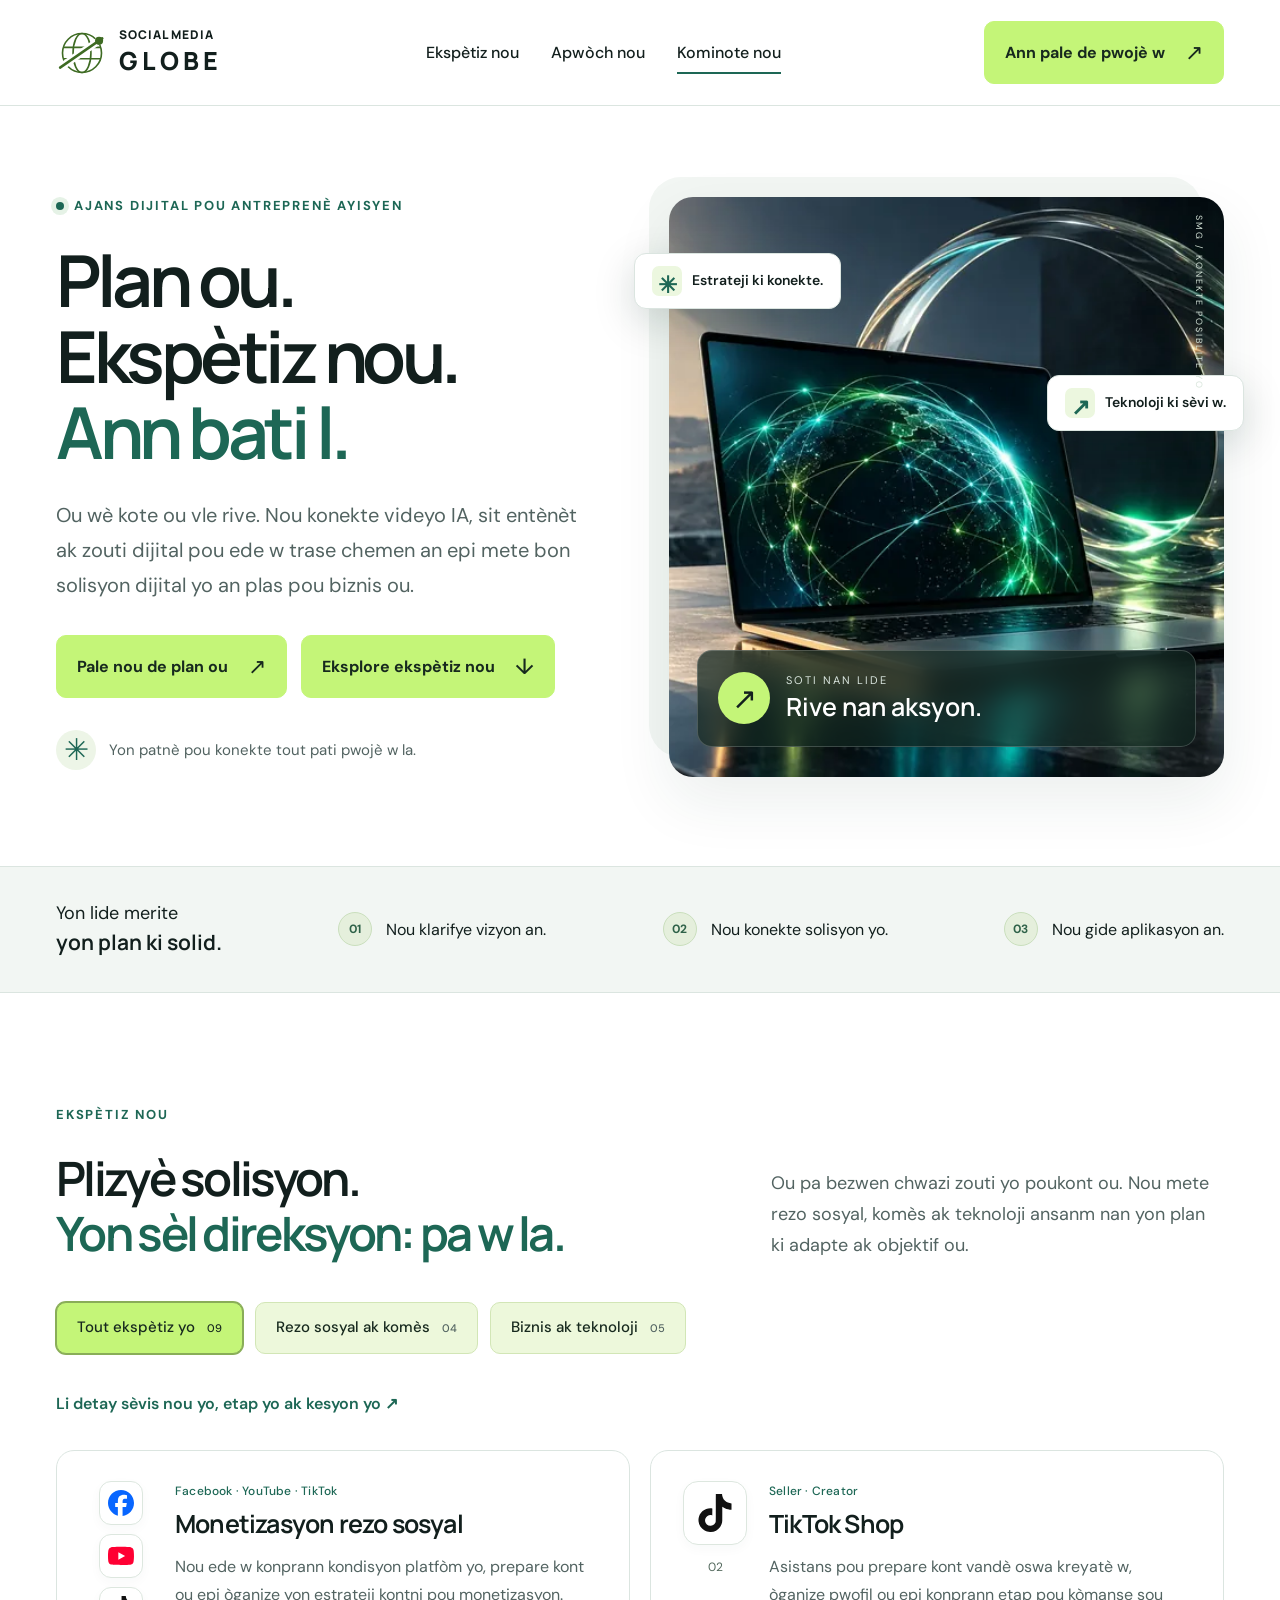
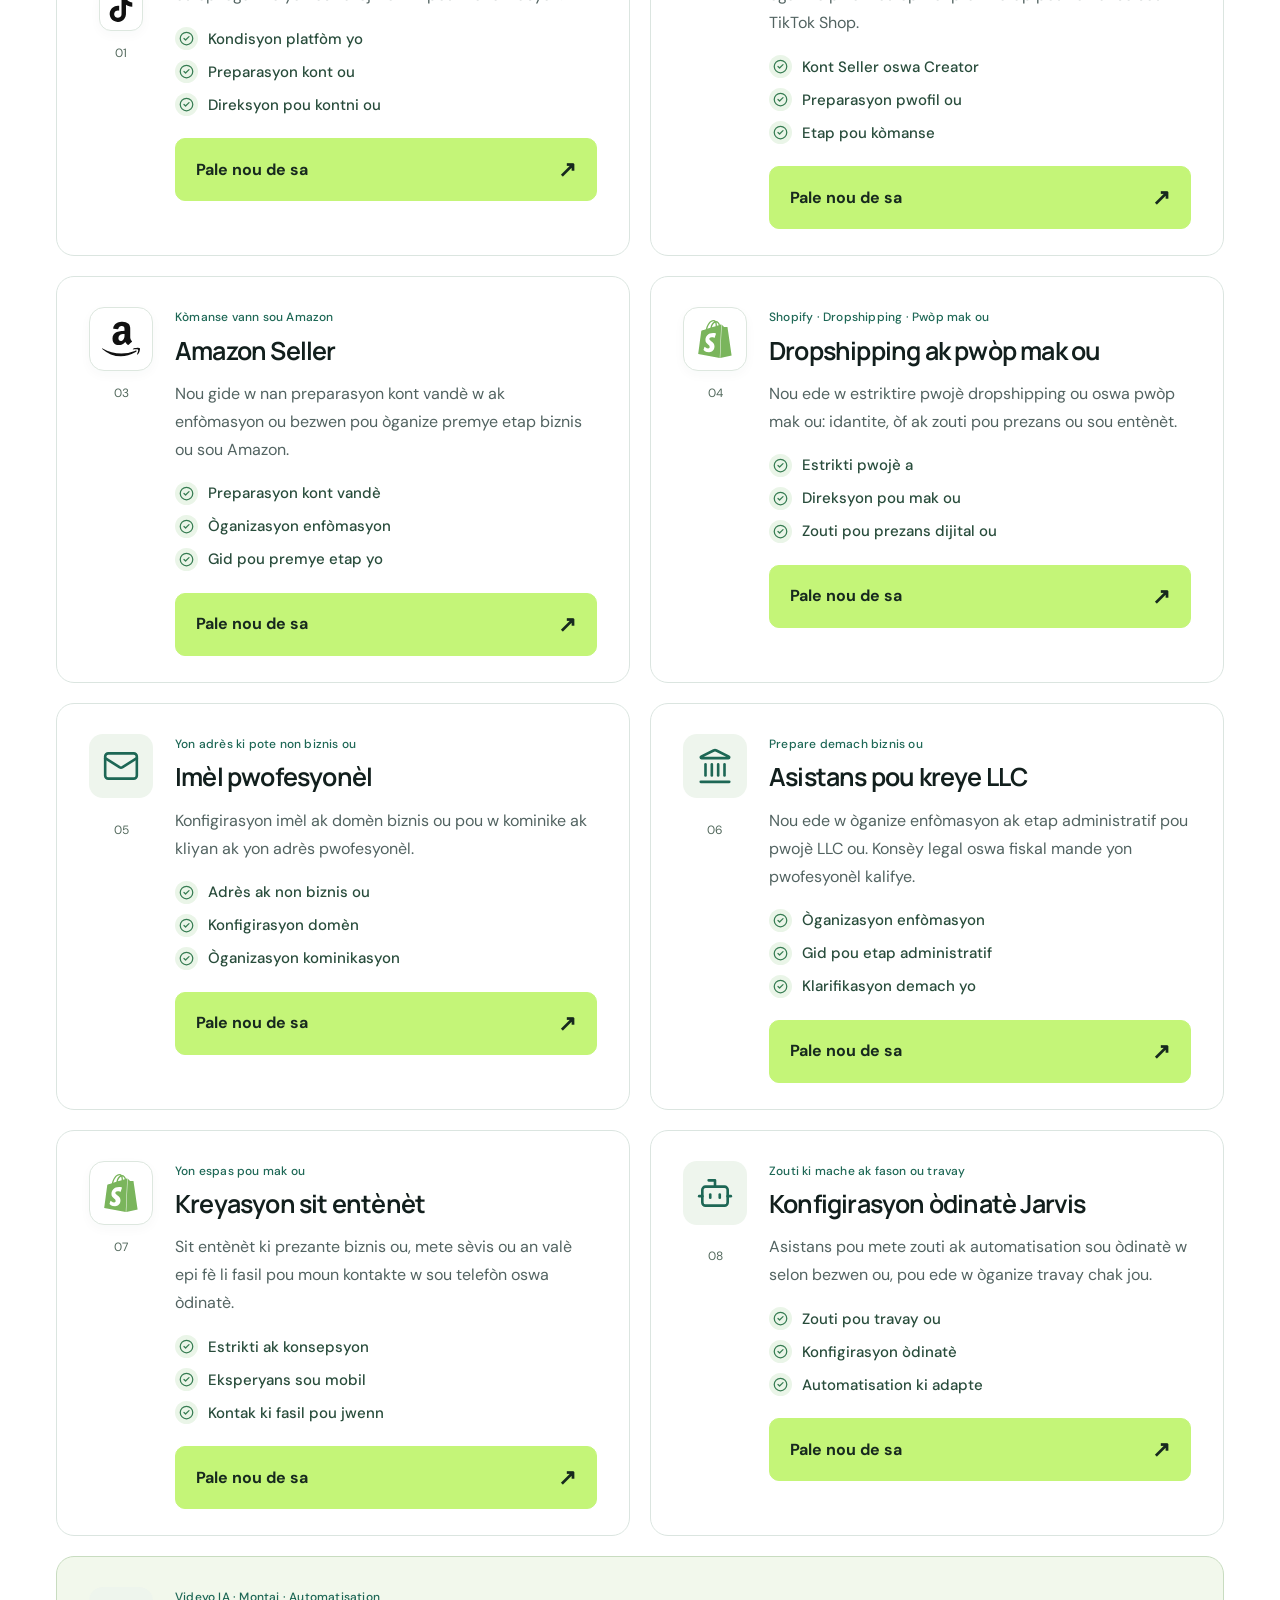
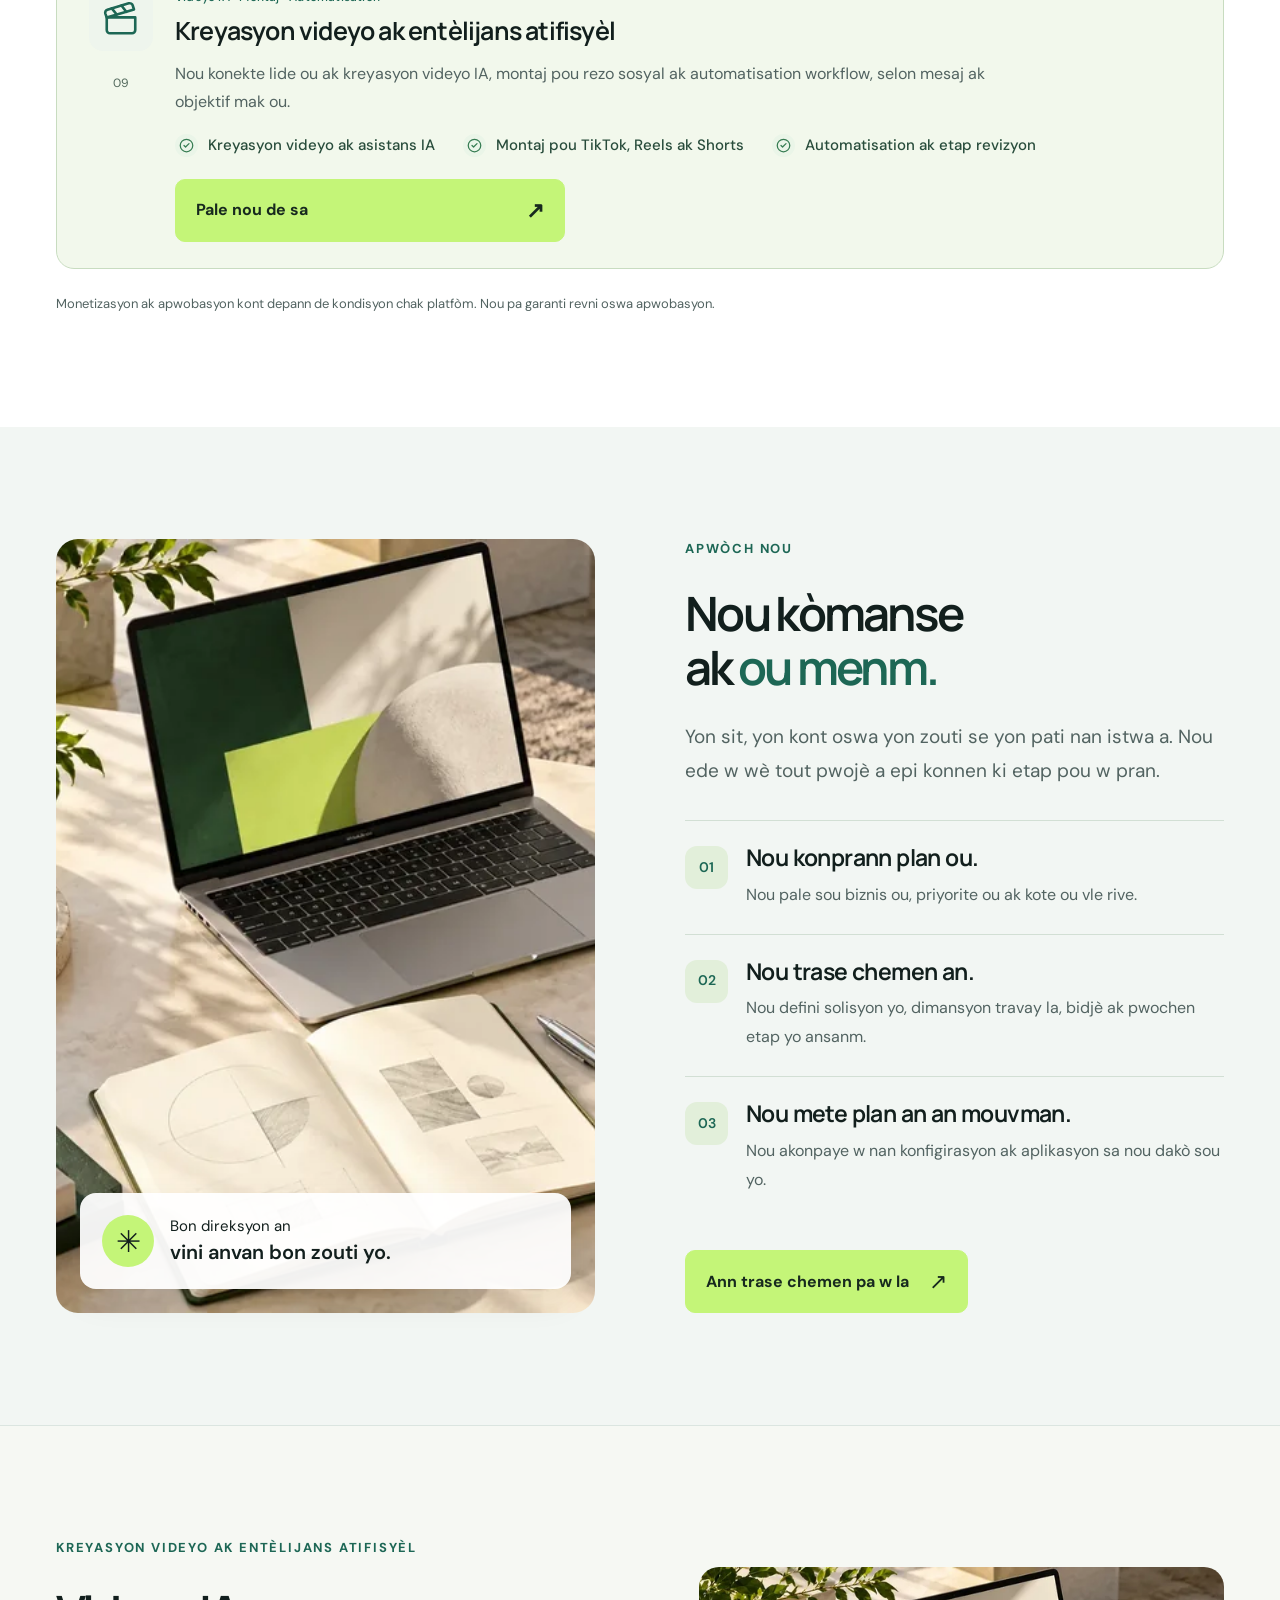
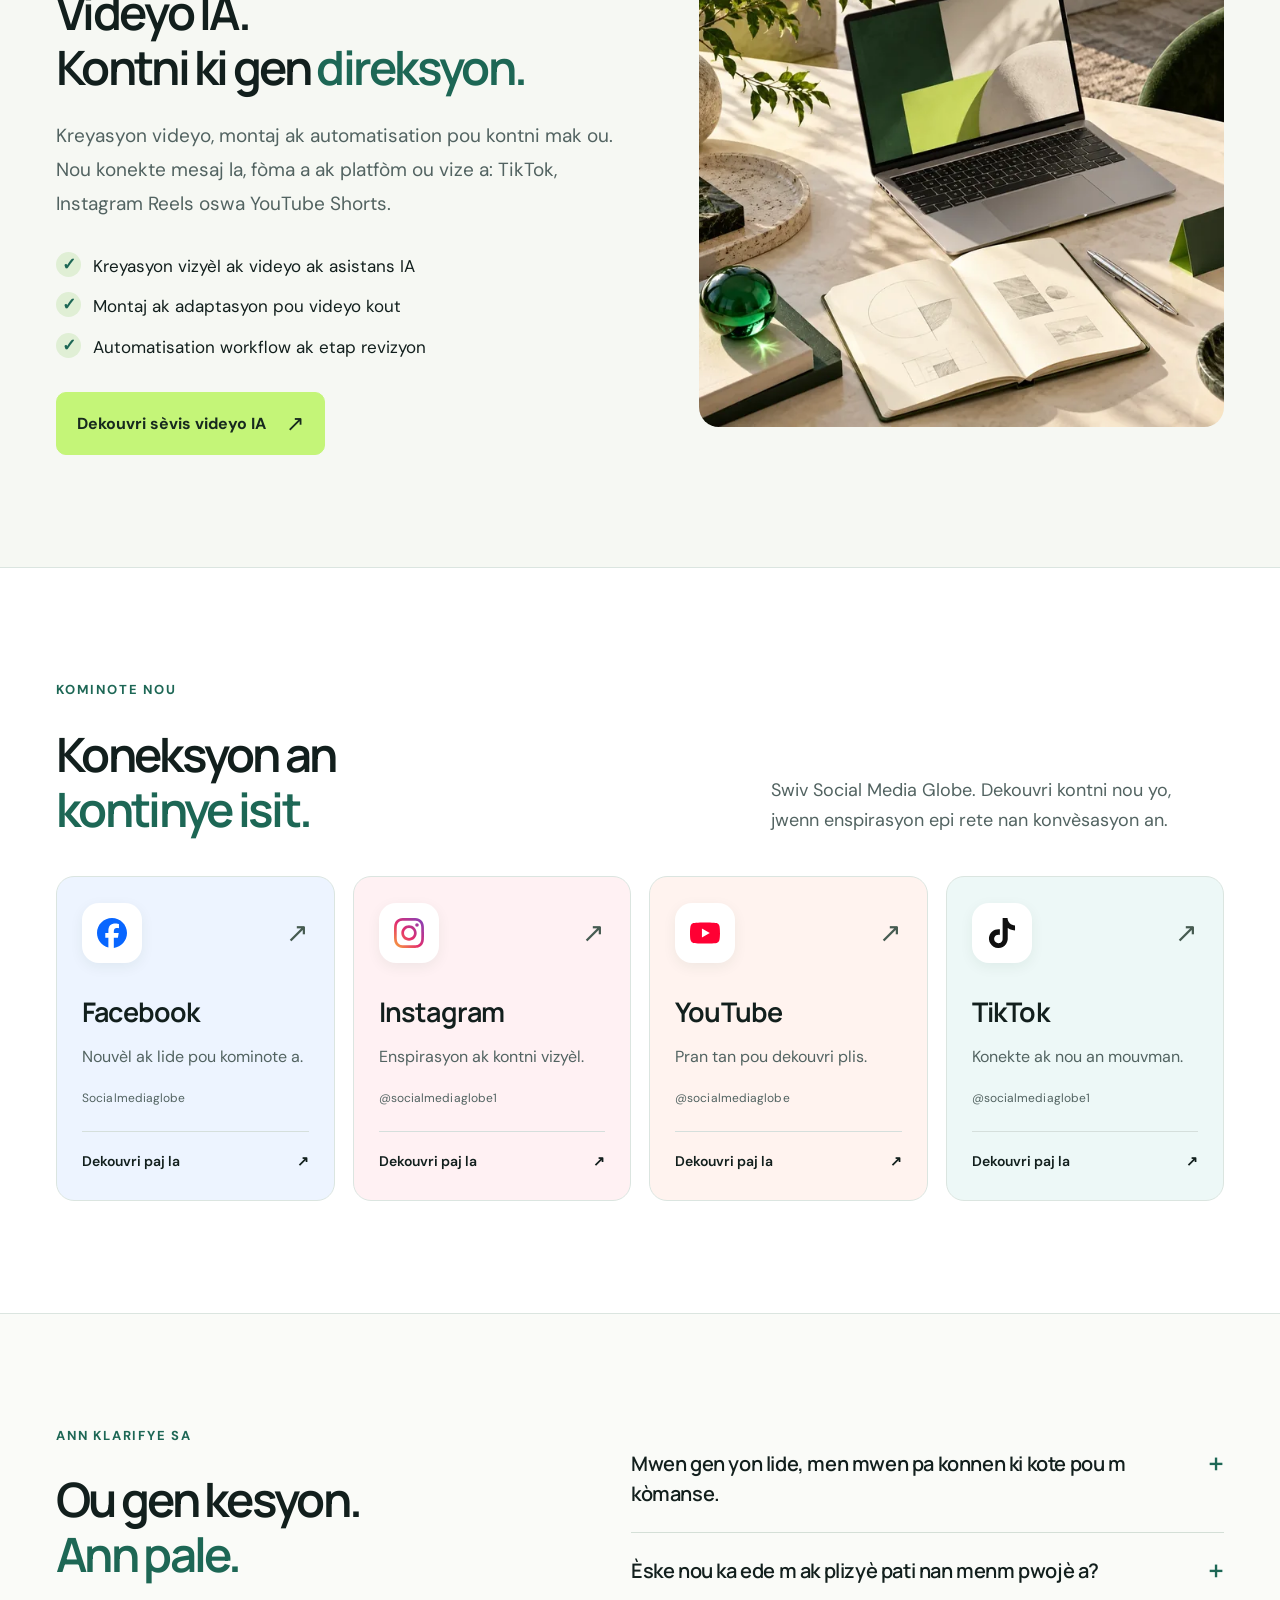
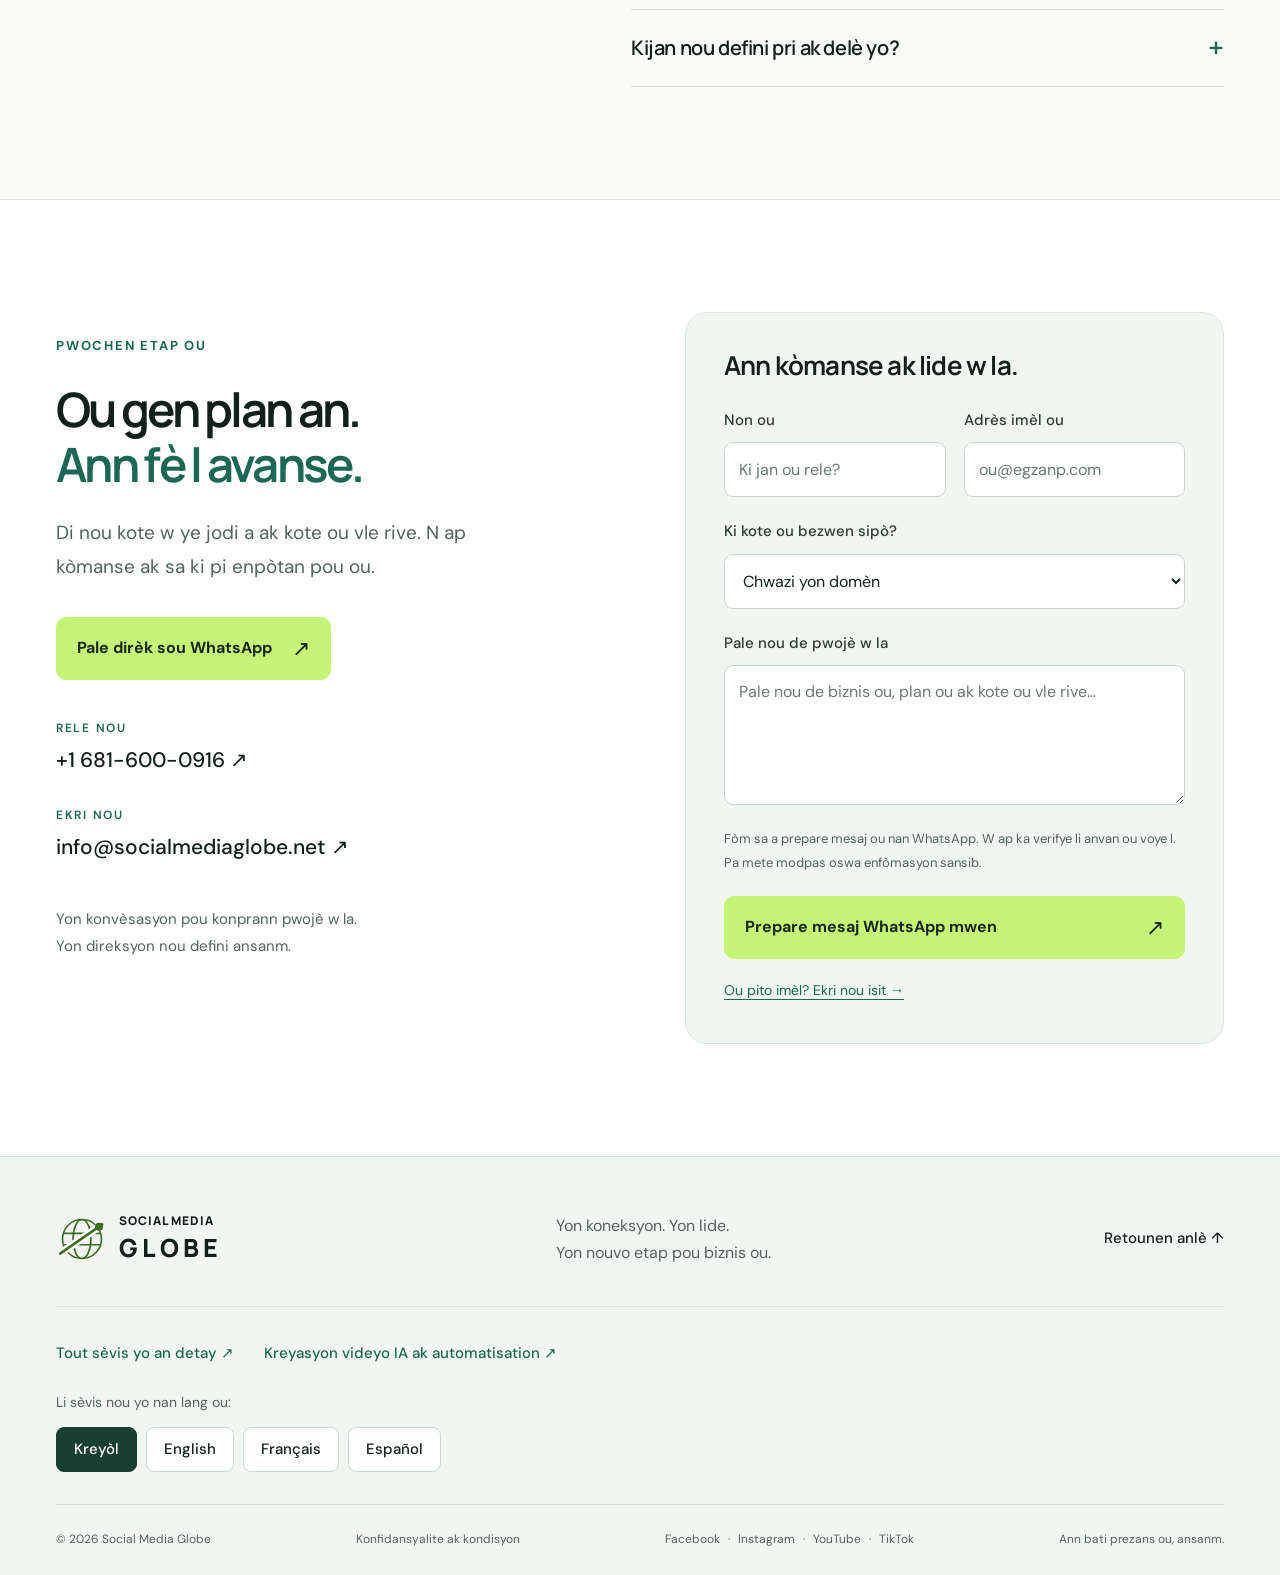
==== commit 0577acb2: "Unify lime buttons and restore Pale nou de sa service labels" ====
--- a/index.html
+++ b/index.html
@@ -7,7 +7,7 @@
 
     <link rel="icon" href="logo/favicon-source.svg" type="image/svg+xml" />
 
-    <script src="/assets/site.min.js?v=20261018-seo" defer></script>
+    <script src="/assets/site.min.js?v=20261018-buttons" defer></script>
     <title>
       Ajans dijital, videyo IA ak Shopify pou antreprenè ayisyen | Social Media
       Globe
@@ -115,7 +115,7 @@
       type="font/woff2"
       crossorigin
     />
-    <link rel="stylesheet" href="/assets/site.min.css?v=20261018-seo" />
+    <link rel="stylesheet" href="/assets/site.min.css?v=20261018-buttons" />
     <meta
       name="google-site-verification"
       content="HUfs2sruEH563W9azUWdY2dxQSVAnnY-bIjOyspO7xg"
@@ -351,16 +351,7 @@
               href="https://wa.me/16816000916?text=Bonjou%20Social%20Media%20Globe!%20Mwen%20ta%20renmen%20yon%20konsiltasyon%20pou%20s%C3%A8vis%20sa%20a%3A%20Monetizasyon%20rezo%20sosyal.%0A%0AMwen%20bezwen%20%C3%A8d%20pou%20konprann%20kondisyon%20monetizasyon%20ak%20prepare%20yon%20plan%20kontni%20pou%20kont%20mwen.%0A%0A%C3%88ske%20nou%20ka%20esplike%20m%20etap%20yo%2C%20enf%C3%B2masyon%20mwen%20dwe%20prepare%20ak%20kondisyon%20s%C3%A8vis%20la%3F"
               target="_blank"
               rel="noopener noreferrer"
-              ><svg
-                class="whatsapp-icon"
-                aria-hidden="true"
-                viewBox="0 0 24 24"
-                xmlns="http://www.w3.org/2000/svg"
-              >
-                <path
-                  d="M17.472 14.382c-.297-.149-1.758-.867-2.03-.967-.273-.099-.471-.148-.67.15-.197.297-.767.966-.94 1.164-.173.199-.347.223-.644.075-.297-.15-1.255-.463-2.39-1.475-.883-.788-1.48-1.761-1.653-2.059-.173-.297-.018-.458.13-.606.134-.133.298-.347.446-.52.149-.174.198-.298.298-.497.099-.198.05-.371-.025-.52-.075-.149-.669-1.612-.916-2.207-.242-.579-.487-.5-.669-.51-.173-.008-.371-.01-.57-.01-.198 0-.52.074-.792.372-.272.297-1.04 1.016-1.04 2.479 0 1.462 1.065 2.875 1.213 3.074.149.198 2.096 3.2 5.077 4.487.709.306 1.262.489 1.694.625.712.227 1.36.195 1.871.118.571-.085 1.758-.719 2.006-1.413.248-.694.248-1.289.173-1.413-.074-.124-.272-.198-.57-.347m-5.421 7.403h-.004a9.87 9.87 0 01-5.031-1.378l-.361-.214-3.741.982.998-3.648-.235-.374a9.86 9.86 0 01-1.51-5.26c.001-5.45 4.436-9.884 9.888-9.884 2.64 0 5.122 1.03 6.988 2.898a9.825 9.825 0 012.893 6.994c-.003 5.45-4.437 9.884-9.885 9.884m8.413-18.297A11.815 11.815 0 0012.05 0C5.495 0 .16 5.335.157 11.892c0 2.096.547 4.142 1.588 5.945L.057 24l6.305-1.654a11.882 11.882 0 005.683 1.448h.005c6.554 0 11.89-5.335 11.893-11.893a11.821 11.821 0 00-3.48-8.413Z"
-                /></svg
-              ><span class="service-cta-label">Mande yon konsiltasyon</span
+              ><span class="service-cta-label">Pale nou de sa</span
               ><span class="service-cta-arrow" aria-hidden="true">↗</span></a
             >
           </article>
@@ -454,16 +445,7 @@
               href="https://wa.me/16816000916?text=Bonjou%20Social%20Media%20Globe!%20Mwen%20ta%20renmen%20yon%20konsiltasyon%20pou%20s%C3%A8vis%20sa%20a%3A%20TikTok%20Shop.%0A%0AMwen%20bezwen%20%C3%A8d%20pou%20prepare%20yon%20pwoj%C3%A8%20TikTok%20Shop%20Seller%20oswa%20Creator.%0A%0A%C3%88ske%20nou%20ka%20esplike%20m%20etap%20yo%2C%20enf%C3%B2masyon%20mwen%20dwe%20prepare%20ak%20kondisyon%20s%C3%A8vis%20la%3F"
               target="_blank"
               rel="noopener noreferrer"
-              ><svg
-                class="whatsapp-icon"
-                aria-hidden="true"
-                viewBox="0 0 24 24"
-                xmlns="http://www.w3.org/2000/svg"
-              >
-                <path
-                  d="M17.472 14.382c-.297-.149-1.758-.867-2.03-.967-.273-.099-.471-.148-.67.15-.197.297-.767.966-.94 1.164-.173.199-.347.223-.644.075-.297-.15-1.255-.463-2.39-1.475-.883-.788-1.48-1.761-1.653-2.059-.173-.297-.018-.458.13-.606.134-.133.298-.347.446-.52.149-.174.198-.298.298-.497.099-.198.05-.371-.025-.52-.075-.149-.669-1.612-.916-2.207-.242-.579-.487-.5-.669-.51-.173-.008-.371-.01-.57-.01-.198 0-.52.074-.792.372-.272.297-1.04 1.016-1.04 2.479 0 1.462 1.065 2.875 1.213 3.074.149.198 2.096 3.2 5.077 4.487.709.306 1.262.489 1.694.625.712.227 1.36.195 1.871.118.571-.085 1.758-.719 2.006-1.413.248-.694.248-1.289.173-1.413-.074-.124-.272-.198-.57-.347m-5.421 7.403h-.004a9.87 9.87 0 01-5.031-1.378l-.361-.214-3.741.982.998-3.648-.235-.374a9.86 9.86 0 01-1.51-5.26c.001-5.45 4.436-9.884 9.888-9.884 2.64 0 5.122 1.03 6.988 2.898a9.825 9.825 0 012.893 6.994c-.003 5.45-4.437 9.884-9.885 9.884m8.413-18.297A11.815 11.815 0 0012.05 0C5.495 0 .16 5.335.157 11.892c0 2.096.547 4.142 1.588 5.945L.057 24l6.305-1.654a11.882 11.882 0 005.683 1.448h.005c6.554 0 11.89-5.335 11.893-11.893a11.821 11.821 0 00-3.48-8.413Z"
-                /></svg
-              ><span class="service-cta-label">Mande yon konsiltasyon</span
+              ><span class="service-cta-label">Pale nou de sa</span
               ><span class="service-cta-arrow" aria-hidden="true">↗</span></a
             >
           </article>
@@ -557,16 +539,7 @@
               href="https://wa.me/16816000916?text=Bonjou%20Social%20Media%20Globe!%20Mwen%20ta%20renmen%20yon%20konsiltasyon%20pou%20s%C3%A8vis%20sa%20a%3A%20Amazon%20Seller.%0A%0AMwen%20bezwen%20%C3%A8d%20pou%20%C3%B2ganize%20premye%20etap%20yon%20pwoj%C3%A8%20Amazon%20Seller.%0A%0A%C3%88ske%20nou%20ka%20esplike%20m%20etap%20yo%2C%20enf%C3%B2masyon%20mwen%20dwe%20prepare%20ak%20kondisyon%20s%C3%A8vis%20la%3F"
               target="_blank"
               rel="noopener noreferrer"
-              ><svg
-                class="whatsapp-icon"
-                aria-hidden="true"
-                viewBox="0 0 24 24"
-                xmlns="http://www.w3.org/2000/svg"
-              >
-                <path
-                  d="M17.472 14.382c-.297-.149-1.758-.867-2.03-.967-.273-.099-.471-.148-.67.15-.197.297-.767.966-.94 1.164-.173.199-.347.223-.644.075-.297-.15-1.255-.463-2.39-1.475-.883-.788-1.48-1.761-1.653-2.059-.173-.297-.018-.458.13-.606.134-.133.298-.347.446-.52.149-.174.198-.298.298-.497.099-.198.05-.371-.025-.52-.075-.149-.669-1.612-.916-2.207-.242-.579-.487-.5-.669-.51-.173-.008-.371-.01-.57-.01-.198 0-.52.074-.792.372-.272.297-1.04 1.016-1.04 2.479 0 1.462 1.065 2.875 1.213 3.074.149.198 2.096 3.2 5.077 4.487.709.306 1.262.489 1.694.625.712.227 1.36.195 1.871.118.571-.085 1.758-.719 2.006-1.413.248-.694.248-1.289.173-1.413-.074-.124-.272-.198-.57-.347m-5.421 7.403h-.004a9.87 9.87 0 01-5.031-1.378l-.361-.214-3.741.982.998-3.648-.235-.374a9.86 9.86 0 01-1.51-5.26c.001-5.45 4.436-9.884 9.888-9.884 2.64 0 5.122 1.03 6.988 2.898a9.825 9.825 0 012.893 6.994c-.003 5.45-4.437 9.884-9.885 9.884m8.413-18.297A11.815 11.815 0 0012.05 0C5.495 0 .16 5.335.157 11.892c0 2.096.547 4.142 1.588 5.945L.057 24l6.305-1.654a11.882 11.882 0 005.683 1.448h.005c6.554 0 11.89-5.335 11.893-11.893a11.821 11.821 0 00-3.48-8.413Z"
-                /></svg
-              ><span class="service-cta-label">Mande yon konsiltasyon</span
+              ><span class="service-cta-label">Pale nou de sa</span
               ><span class="service-cta-arrow" aria-hidden="true">↗</span></a
             >
           </article>
@@ -660,16 +633,7 @@
               href="https://wa.me/16816000916?text=Bonjou%20Social%20Media%20Globe!%20Mwen%20ta%20renmen%20yon%20konsiltasyon%20pou%20s%C3%A8vis%20sa%20a%3A%20Dropshipping%20ak%20pw%C3%B2p%20mak%20ou.%0A%0AMwen%20bezwen%20%C3%A8d%20pou%20estriktire%20yon%20pwoj%C3%A8%20Shopify%2C%20dropshipping%20oswa%20pw%C3%B2p%20mak%20mwen.%0A%0A%C3%88ske%20nou%20ka%20esplike%20m%20etap%20yo%2C%20enf%C3%B2masyon%20mwen%20dwe%20prepare%20ak%20kondisyon%20s%C3%A8vis%20la%3F"
               target="_blank"
               rel="noopener noreferrer"
-              ><svg
-                class="whatsapp-icon"
-                aria-hidden="true"
-                viewBox="0 0 24 24"
-                xmlns="http://www.w3.org/2000/svg"
-              >
-                <path
-                  d="M17.472 14.382c-.297-.149-1.758-.867-2.03-.967-.273-.099-.471-.148-.67.15-.197.297-.767.966-.94 1.164-.173.199-.347.223-.644.075-.297-.15-1.255-.463-2.39-1.475-.883-.788-1.48-1.761-1.653-2.059-.173-.297-.018-.458.13-.606.134-.133.298-.347.446-.52.149-.174.198-.298.298-.497.099-.198.05-.371-.025-.52-.075-.149-.669-1.612-.916-2.207-.242-.579-.487-.5-.669-.51-.173-.008-.371-.01-.57-.01-.198 0-.52.074-.792.372-.272.297-1.04 1.016-1.04 2.479 0 1.462 1.065 2.875 1.213 3.074.149.198 2.096 3.2 5.077 4.487.709.306 1.262.489 1.694.625.712.227 1.36.195 1.871.118.571-.085 1.758-.719 2.006-1.413.248-.694.248-1.289.173-1.413-.074-.124-.272-.198-.57-.347m-5.421 7.403h-.004a9.87 9.87 0 01-5.031-1.378l-.361-.214-3.741.982.998-3.648-.235-.374a9.86 9.86 0 01-1.51-5.26c.001-5.45 4.436-9.884 9.888-9.884 2.64 0 5.122 1.03 6.988 2.898a9.825 9.825 0 012.893 6.994c-.003 5.45-4.437 9.884-9.885 9.884m8.413-18.297A11.815 11.815 0 0012.05 0C5.495 0 .16 5.335.157 11.892c0 2.096.547 4.142 1.588 5.945L.057 24l6.305-1.654a11.882 11.882 0 005.683 1.448h.005c6.554 0 11.89-5.335 11.893-11.893a11.821 11.821 0 00-3.48-8.413Z"
-                /></svg
-              ><span class="service-cta-label">Mande yon konsiltasyon</span
+              ><span class="service-cta-label">Pale nou de sa</span
               ><span class="service-cta-arrow" aria-hidden="true">↗</span></a
             >
           </article>
@@ -763,16 +727,7 @@
               href="https://wa.me/16816000916?text=Bonjou%20Social%20Media%20Globe!%20Mwen%20ta%20renmen%20yon%20konsiltasyon%20pou%20s%C3%A8vis%20sa%20a%3A%20Im%C3%A8l%20pwofesyon%C3%A8l.%0A%0AMwen%20bezwen%20%C3%A8d%20pou%20mete%20yon%20im%C3%A8l%20pwofesyon%C3%A8l%20ak%20dom%C3%A8n%20biznis%20mwen%20an%20plas.%0A%0A%C3%88ske%20nou%20ka%20esplike%20m%20etap%20yo%2C%20enf%C3%B2masyon%20mwen%20dwe%20prepare%20ak%20kondisyon%20s%C3%A8vis%20la%3F"
               target="_blank"
               rel="noopener noreferrer"
-              ><svg
-                class="whatsapp-icon"
-                aria-hidden="true"
-                viewBox="0 0 24 24"
-                xmlns="http://www.w3.org/2000/svg"
-              >
-                <path
-                  d="M17.472 14.382c-.297-.149-1.758-.867-2.03-.967-.273-.099-.471-.148-.67.15-.197.297-.767.966-.94 1.164-.173.199-.347.223-.644.075-.297-.15-1.255-.463-2.39-1.475-.883-.788-1.48-1.761-1.653-2.059-.173-.297-.018-.458.13-.606.134-.133.298-.347.446-.52.149-.174.198-.298.298-.497.099-.198.05-.371-.025-.52-.075-.149-.669-1.612-.916-2.207-.242-.579-.487-.5-.669-.51-.173-.008-.371-.01-.57-.01-.198 0-.52.074-.792.372-.272.297-1.04 1.016-1.04 2.479 0 1.462 1.065 2.875 1.213 3.074.149.198 2.096 3.2 5.077 4.487.709.306 1.262.489 1.694.625.712.227 1.36.195 1.871.118.571-.085 1.758-.719 2.006-1.413.248-.694.248-1.289.173-1.413-.074-.124-.272-.198-.57-.347m-5.421 7.403h-.004a9.87 9.87 0 01-5.031-1.378l-.361-.214-3.741.982.998-3.648-.235-.374a9.86 9.86 0 01-1.51-5.26c.001-5.45 4.436-9.884 9.888-9.884 2.64 0 5.122 1.03 6.988 2.898a9.825 9.825 0 012.893 6.994c-.003 5.45-4.437 9.884-9.885 9.884m8.413-18.297A11.815 11.815 0 0012.05 0C5.495 0 .16 5.335.157 11.892c0 2.096.547 4.142 1.588 5.945L.057 24l6.305-1.654a11.882 11.882 0 005.683 1.448h.005c6.554 0 11.89-5.335 11.893-11.893a11.821 11.821 0 00-3.48-8.413Z"
-                /></svg
-              ><span class="service-cta-label">Mande yon konsiltasyon</span
+              ><span class="service-cta-label">Pale nou de sa</span
               ><span class="service-cta-arrow" aria-hidden="true">↗</span></a
             >
           </article>
@@ -872,16 +827,7 @@
               href="https://wa.me/16816000916?text=Bonjou%20Social%20Media%20Globe!%20Mwen%20ta%20renmen%20yon%20konsiltasyon%20pou%20s%C3%A8vis%20sa%20a%3A%20Asistans%20pou%20kreye%20LLC.%0A%0AMwen%20bezwen%20%C3%A8d%20pou%20konprann%20asistans%20administratif%20nou%20ofri%20pou%20yon%20pwoj%C3%A8%20LLC.%0A%0A%C3%88ske%20nou%20ka%20esplike%20m%20etap%20yo%2C%20enf%C3%B2masyon%20mwen%20dwe%20prepare%20ak%20kondisyon%20s%C3%A8vis%20la%3F"
               target="_blank"
               rel="noopener noreferrer"
-              ><svg
-                class="whatsapp-icon"
-                aria-hidden="true"
-                viewBox="0 0 24 24"
-                xmlns="http://www.w3.org/2000/svg"
-              >
-                <path
-                  d="M17.472 14.382c-.297-.149-1.758-.867-2.03-.967-.273-.099-.471-.148-.67.15-.197.297-.767.966-.94 1.164-.173.199-.347.223-.644.075-.297-.15-1.255-.463-2.39-1.475-.883-.788-1.48-1.761-1.653-2.059-.173-.297-.018-.458.13-.606.134-.133.298-.347.446-.52.149-.174.198-.298.298-.497.099-.198.05-.371-.025-.52-.075-.149-.669-1.612-.916-2.207-.242-.579-.487-.5-.669-.51-.173-.008-.371-.01-.57-.01-.198 0-.52.074-.792.372-.272.297-1.04 1.016-1.04 2.479 0 1.462 1.065 2.875 1.213 3.074.149.198 2.096 3.2 5.077 4.487.709.306 1.262.489 1.694.625.712.227 1.36.195 1.871.118.571-.085 1.758-.719 2.006-1.413.248-.694.248-1.289.173-1.413-.074-.124-.272-.198-.57-.347m-5.421 7.403h-.004a9.87 9.87 0 01-5.031-1.378l-.361-.214-3.741.982.998-3.648-.235-.374a9.86 9.86 0 01-1.51-5.26c.001-5.45 4.436-9.884 9.888-9.884 2.64 0 5.122 1.03 6.988 2.898a9.825 9.825 0 012.893 6.994c-.003 5.45-4.437 9.884-9.885 9.884m8.413-18.297A11.815 11.815 0 0012.05 0C5.495 0 .16 5.335.157 11.892c0 2.096.547 4.142 1.588 5.945L.057 24l6.305-1.654a11.882 11.882 0 005.683 1.448h.005c6.554 0 11.89-5.335 11.893-11.893a11.821 11.821 0 00-3.48-8.413Z"
-                /></svg
-              ><span class="service-cta-label">Mande yon konsiltasyon</span
+              ><span class="service-cta-label">Pale nou de sa</span
               ><span class="service-cta-arrow" aria-hidden="true">↗</span></a
             >
           </article>
@@ -975,16 +921,7 @@
               href="https://wa.me/16816000916?text=Bonjou%20Social%20Media%20Globe!%20Mwen%20ta%20renmen%20yon%20konsiltasyon%20pou%20s%C3%A8vis%20sa%20a%3A%20Kreyasyon%20sit%20ent%C3%A8n%C3%A8t.%0A%0AMwen%20bezwen%20%C3%A8d%20pou%20prepare%20yon%20sit%20ent%C3%A8n%C3%A8t%20oswa%20yon%20boutik%20sou%20ent%C3%A8n%C3%A8t%20pou%20biznis%20mwen.%0A%0A%C3%88ske%20nou%20ka%20esplike%20m%20etap%20yo%2C%20enf%C3%B2masyon%20mwen%20dwe%20prepare%20ak%20kondisyon%20s%C3%A8vis%20la%3F"
               target="_blank"
               rel="noopener noreferrer"
-              ><svg
-                class="whatsapp-icon"
-                aria-hidden="true"
-                viewBox="0 0 24 24"
-                xmlns="http://www.w3.org/2000/svg"
-              >
-                <path
-                  d="M17.472 14.382c-.297-.149-1.758-.867-2.03-.967-.273-.099-.471-.148-.67.15-.197.297-.767.966-.94 1.164-.173.199-.347.223-.644.075-.297-.15-1.255-.463-2.39-1.475-.883-.788-1.48-1.761-1.653-2.059-.173-.297-.018-.458.13-.606.134-.133.298-.347.446-.52.149-.174.198-.298.298-.497.099-.198.05-.371-.025-.52-.075-.149-.669-1.612-.916-2.207-.242-.579-.487-.5-.669-.51-.173-.008-.371-.01-.57-.01-.198 0-.52.074-.792.372-.272.297-1.04 1.016-1.04 2.479 0 1.462 1.065 2.875 1.213 3.074.149.198 2.096 3.2 5.077 4.487.709.306 1.262.489 1.694.625.712.227 1.36.195 1.871.118.571-.085 1.758-.719 2.006-1.413.248-.694.248-1.289.173-1.413-.074-.124-.272-.198-.57-.347m-5.421 7.403h-.004a9.87 9.87 0 01-5.031-1.378l-.361-.214-3.741.982.998-3.648-.235-.374a9.86 9.86 0 01-1.51-5.26c.001-5.45 4.436-9.884 9.888-9.884 2.64 0 5.122 1.03 6.988 2.898a9.825 9.825 0 012.893 6.994c-.003 5.45-4.437 9.884-9.885 9.884m8.413-18.297A11.815 11.815 0 0012.05 0C5.495 0 .16 5.335.157 11.892c0 2.096.547 4.142 1.588 5.945L.057 24l6.305-1.654a11.882 11.882 0 005.683 1.448h.005c6.554 0 11.89-5.335 11.893-11.893a11.821 11.821 0 00-3.48-8.413Z"
-                /></svg
-              ><span class="service-cta-label">Mande yon konsiltasyon</span
+              ><span class="service-cta-label">Pale nou de sa</span
               ><span class="service-cta-arrow" aria-hidden="true">↗</span></a
             >
           </article>
@@ -1082,16 +1019,7 @@
               href="https://wa.me/16816000916?text=Bonjou%20Social%20Media%20Globe!%20Mwen%20ta%20renmen%20yon%20konsiltasyon%20pou%20s%C3%A8vis%20sa%20a%3A%20Konfigirasyon%20%C3%B2dinat%C3%A8%20Jarvis.%0A%0AMwen%20bezwen%20%C3%A8d%20pou%20konfigire%20zouti%20sou%20%C3%B2dinat%C3%A8%20mwen%20ak%20automatisation%20ki%20adapte%20ak%20travay%20mwen.%0A%0A%C3%88ske%20nou%20ka%20esplike%20m%20etap%20yo%2C%20enf%C3%B2masyon%20mwen%20dwe%20prepare%20ak%20kondisyon%20s%C3%A8vis%20la%3F"
               target="_blank"
               rel="noopener noreferrer"
-              ><svg
-                class="whatsapp-icon"
-                aria-hidden="true"
-                viewBox="0 0 24 24"
-                xmlns="http://www.w3.org/2000/svg"
-              >
-                <path
-                  d="M17.472 14.382c-.297-.149-1.758-.867-2.03-.967-.273-.099-.471-.148-.67.15-.197.297-.767.966-.94 1.164-.173.199-.347.223-.644.075-.297-.15-1.255-.463-2.39-1.475-.883-.788-1.48-1.761-1.653-2.059-.173-.297-.018-.458.13-.606.134-.133.298-.347.446-.52.149-.174.198-.298.298-.497.099-.198.05-.371-.025-.52-.075-.149-.669-1.612-.916-2.207-.242-.579-.487-.5-.669-.51-.173-.008-.371-.01-.57-.01-.198 0-.52.074-.792.372-.272.297-1.04 1.016-1.04 2.479 0 1.462 1.065 2.875 1.213 3.074.149.198 2.096 3.2 5.077 4.487.709.306 1.262.489 1.694.625.712.227 1.36.195 1.871.118.571-.085 1.758-.719 2.006-1.413.248-.694.248-1.289.173-1.413-.074-.124-.272-.198-.57-.347m-5.421 7.403h-.004a9.87 9.87 0 01-5.031-1.378l-.361-.214-3.741.982.998-3.648-.235-.374a9.86 9.86 0 01-1.51-5.26c.001-5.45 4.436-9.884 9.888-9.884 2.64 0 5.122 1.03 6.988 2.898a9.825 9.825 0 012.893 6.994c-.003 5.45-4.437 9.884-9.885 9.884m8.413-18.297A11.815 11.815 0 0012.05 0C5.495 0 .16 5.335.157 11.892c0 2.096.547 4.142 1.588 5.945L.057 24l6.305-1.654a11.882 11.882 0 005.683 1.448h.005c6.554 0 11.89-5.335 11.893-11.893a11.821 11.821 0 00-3.48-8.413Z"
-                /></svg
-              ><span class="service-cta-label">Mande yon konsiltasyon</span
+              ><span class="service-cta-label">Pale nou de sa</span
               ><span class="service-cta-arrow" aria-hidden="true">↗</span></a
             >
           </article>
@@ -1189,16 +1117,7 @@
               href="https://wa.me/16816000916?text=Bonjou%20Social%20Media%20Globe!%20Mwen%20ta%20renmen%20yon%20konsiltasyon%20pou%20s%C3%A8vis%20sa%20a%3A%20Videyo%20IA%2C%20montaj%20ak%20automatisation.%0A%0AMwen%20bezwen%20%C3%A8d%20pou%20kreye%20epi%20monte%20videyo%20ak%20IA%20oswa%20%C3%B2ganize%20yon%20workflow%20kontni.%0A%0A%C3%88ske%20nou%20ka%20esplike%20m%20etap%20yo%2C%20enf%C3%B2masyon%20mwen%20dwe%20prepare%20ak%20kondisyon%20s%C3%A8vis%20la%3F"
               target="_blank"
               rel="noopener noreferrer"
-              ><svg
-                class="whatsapp-icon"
-                aria-hidden="true"
-                viewBox="0 0 24 24"
-                xmlns="http://www.w3.org/2000/svg"
-              >
-                <path
-                  d="M17.472 14.382c-.297-.149-1.758-.867-2.03-.967-.273-.099-.471-.148-.67.15-.197.297-.767.966-.94 1.164-.173.199-.347.223-.644.075-.297-.15-1.255-.463-2.39-1.475-.883-.788-1.48-1.761-1.653-2.059-.173-.297-.018-.458.13-.606.134-.133.298-.347.446-.52.149-.174.198-.298.298-.497.099-.198.05-.371-.025-.52-.075-.149-.669-1.612-.916-2.207-.242-.579-.487-.5-.669-.51-.173-.008-.371-.01-.57-.01-.198 0-.52.074-.792.372-.272.297-1.04 1.016-1.04 2.479 0 1.462 1.065 2.875 1.213 3.074.149.198 2.096 3.2 5.077 4.487.709.306 1.262.489 1.694.625.712.227 1.36.195 1.871.118.571-.085 1.758-.719 2.006-1.413.248-.694.248-1.289.173-1.413-.074-.124-.272-.198-.57-.347m-5.421 7.403h-.004a9.87 9.87 0 01-5.031-1.378l-.361-.214-3.741.982.998-3.648-.235-.374a9.86 9.86 0 01-1.51-5.26c.001-5.45 4.436-9.884 9.888-9.884 2.64 0 5.122 1.03 6.988 2.898a9.825 9.825 0 012.893 6.994c-.003 5.45-4.437 9.884-9.885 9.884m8.413-18.297A11.815 11.815 0 0012.05 0C5.495 0 .16 5.335.157 11.892c0 2.096.547 4.142 1.588 5.945L.057 24l6.305-1.654a11.882 11.882 0 005.683 1.448h.005c6.554 0 11.89-5.335 11.893-11.893a11.821 11.821 0 00-3.48-8.413Z"
-                /></svg
-              ><span class="service-cta-label">Mande yon konsiltasyon</span
+              ><span class="service-cta-label">Pale nou de sa</span
               ><span class="service-cta-arrow" aria-hidden="true">↗</span></a
             >
           </article>
--- a/assets/site.min.css
+++ b/assets/site.min.css
@@ -1 +1 @@
-@font-face{font-family:DM Sans;font-style:normal;font-weight:400 700;font-display:swap;src:url(/assets/fonts/dm-sans-latin-ext.woff2) format("woff2");unicode-range:U+0100-02BA,U+02BD-02C5,U+02C7-02CC,U+02CE-02D7,U+02DD-02FF,U+0304,U+0308,U+0329,U+1D00-1DBF,U+1E00-1E9F,U+1EF2-1EFF,U+2020,U+20A0-20AB,U+20AD-20C4,U+2113,U+2C60-2C7F,U+A720-A7FF}@font-face{font-family:DM Sans;font-style:normal;font-weight:400 700;font-display:swap;src:url(/assets/fonts/dm-sans-latin.woff2) format("woff2");unicode-range:U+0000-00FF,U+0131,U+0152-0153,U+02BB-02BC,U+02C6,U+02DA,U+02DC,U+0304,U+0308,U+0329,U+2000-206F,U+20AC,U+2122,U+2191,U+2193,U+2212,U+2215,U+FEFF,U+FFFD}@font-face{font-family:Manrope;font-style:normal;font-weight:400 800;font-display:swap;src:url(/assets/fonts/manrope-latin-ext.woff2) format("woff2");unicode-range:U+0100-02BA,U+02BD-02C5,U+02C7-02CC,U+02CE-02D7,U+02DD-02FF,U+0304,U+0308,U+0329,U+1D00-1DBF,U+1E00-1E9F,U+1EF2-1EFF,U+2020,U+20A0-20AB,U+20AD-20C4,U+2113,U+2C60-2C7F,U+A720-A7FF}@font-face{font-family:Manrope;font-style:normal;font-weight:400 800;font-display:swap;src:url(/assets/fonts/manrope-latin.woff2) format("woff2");unicode-range:U+0000-00FF,U+0131,U+0152-0153,U+02BB-02BC,U+02C6,U+02DA,U+02DC,U+0304,U+0308,U+0329,U+2000-206F,U+20AC,U+2122,U+2191,U+2193,U+2212,U+2215,U+FEFF,U+FFFD}:root{color-scheme:light;--ink: #121f1d;--muted: #526361;--green: #1d6755;--lime: #c4f578;--line: #dbe5e0;--soft: #f2f6f3;--bg: #fff;--text: var(--ink)}*{box-sizing:border-box}html{scroll-behavior:smooth;scroll-padding-top:125px}body{margin:0;background:#fff;color:var(--ink);font:18px/1.7 DM Sans,Arial,sans-serif}button,input,select,textarea{font:inherit}button,a,input,select,textarea{-webkit-tap-highlight-color:transparent}button{cursor:pointer}a{color:inherit;text-decoration:none}a:focus-visible,button:focus-visible,input:focus-visible,select:focus-visible,textarea:focus-visible,summary:focus-visible{outline:3px solid var(--green);outline-offset:5px}::selection{background:var(--lime);color:var(--ink)}img{display:block;max-width:100%}.wrap{width:min(1360px,calc(100% - 112px));margin-inline:auto}h1,h2,h3{font-family:Manrope,Arial,sans-serif;margin:0;font-weight:650;line-height:1.12;letter-spacing:-1.6px}p{margin:0}em{font-style:normal;color:var(--green)}.eyebrow{font-size:13px;letter-spacing:1.8px;font-weight:700;line-height:1.6;color:var(--green);margin-bottom:26px;display:flex;align-items:center;gap:10px}.status-dot{width:8px;height:8px;background:var(--green);border-radius:100%;box-shadow:0 0 0 5px #e5f2e6}.header{position:sticky;top:0;z-index:30;background:#ffffffed;backdrop-filter:blur(18px);border-bottom:1px solid var(--line)}.nav{min-height:105px;display:flex;align-items:center;justify-content:space-between;gap:30px}.brand{display:flex;align-items:center;gap:11px;font-size:12px;font-weight:800;letter-spacing:1px;font-family:Manrope,sans-serif;line-height:1.4;flex-shrink:0}.brand img{width:52px;height:52px}.brand-second{display:block;font-size:25px;letter-spacing:4px}.nav nav{display:flex;gap:32px;font-size:16px;font-weight:500}.nav nav a{position:relative;padding-block:14px}.nav nav a:after{content:"";position:absolute;left:0;bottom:6px;height:2px;background:var(--green);width:0;transition:width .25s}.nav nav a:hover:after,.nav nav a.current:after{width:100%}.button{display:inline-flex;align-items:center;justify-content:center;gap:24px;min-height:60px;padding:17px 25px;border-radius:10px;font-size:17px;font-weight:700;line-height:1.45;border:1px solid transparent;transition:transform .2s,background .2s,box-shadow .2s}.button span{font-size:22px;font-weight:500}.button:hover{transform:translateY(-3px);box-shadow:0 8px 24px #1d675516}.primary{background:var(--lime);color:#17291e}.primary:hover{background:#b7ee64}.secondary{background:#fff;border-color:#bdcbc3;color:var(--ink)}.secondary:hover{background:var(--soft)}.nav-button{font-size:15px;min-height:54px;padding:14px 20px;gap:16px}.menu-toggle{display:none}.scroll-progress{position:fixed;left:0;top:0;width:100%;height:3px;background:var(--green);z-index:50;transform:scaleX(0);transform-origin:left}.hero{display:grid;grid-template-columns:1fr 1fr;align-items:center;gap:58px;min-height:760px;padding-top:74px;padding-bottom:80px}.hero h1{font-size:clamp(56px,5.6vw,86px);letter-spacing:-4.5px;line-height:1.06}.hero-description{font-size:20px;line-height:1.75;color:var(--muted);max-width:540px;margin-top:28px}.actions{display:flex;gap:14px;flex-wrap:wrap;margin-top:32px}.hero-note{display:flex;align-items:center;gap:13px;font-size:15px;color:var(--muted);margin-top:32px;max-width:480px}.mini-orbit{font-size:30px;line-height:1;color:var(--green)}.hero-visual{position:relative;min-width:0;margin-left:0;margin-top:8px}.hero-photo{width:100%;height:580px;object-fit:cover;border-radius:24px;background:#102125;box-shadow:0 24px 60px #18392b15}.hero-visual:before{content:"";position:absolute;inset:-20px 22px 20px -20px;background:var(--soft);z-index:-1;border-radius:32px}.visual-caption{position:absolute;bottom:30px;left:28px;right:28px;color:#fff;display:flex;align-items:center;gap:16px;padding:20px;background:#102520b3;backdrop-filter:blur(14px);border:1px solid #ffffff30;border-radius:15px}.caption-orbit{width:52px;height:52px;background:var(--lime);border-radius:50%;display:flex;align-items:center;justify-content:center;font-size:30px;color:var(--ink);flex-shrink:0}.visual-caption div>span{display:block;font-size:11px;letter-spacing:2px;color:#dae6df}.visual-caption strong{font:600 25px/1.4 Manrope,sans-serif}.floating-chip{position:absolute;display:flex;align-items:center;gap:10px;box-shadow:0 12px 40px #0c28242b;background:#fff;border:1px solid var(--line);border-radius:12px;padding:12px 17px;font-size:14px;font-weight:600;transition:transform .3s}.floating-chip:hover{transform:translateY(-5px)}.chip-one{left:-35px;top:56px;animation:float 7s ease-in-out infinite}.chip-two{right:-20px;top:178px;animation:float 8s ease-in-out infinite reverse}.chip-icon{width:30px;height:30px;display:grid;place-items:center;color:var(--green);font-size:23px;background:#ecf7df;border-radius:7px}.image-index{position:absolute;right:18px;top:18px;font-size:9px;letter-spacing:2px;color:#d5e3d8;writing-mode:vertical-rl}.vision-strip{border-block:1px solid var(--line);background:var(--soft);padding:33px 0}.vision-strip .wrap{display:flex;align-items:center;justify-content:space-between;gap:30px}.vision-strip p{line-height:1.5;font-size:18px}.vision-strip p strong{font-family:Manrope,sans-serif;font-size:21px;font-weight:650}.vision-strip .wrap>div{font-size:16px;display:flex;align-items:center;gap:14px}.vision-strip .wrap>div span{font-size:12px;display:grid;place-items:center;border:1px solid #b8cec1;border-radius:50%;width:34px;height:34px;color:var(--green);flex-shrink:0}.section{padding-block:112px}h2{font-size:clamp(38px,3.7vw,58px);letter-spacing:-2.7px;line-height:1.15}.section-heading{display:grid;grid-template-columns:1.4fr 1fr;align-items:end;gap:80px;margin-bottom:40px}.section-heading>p{font-size:18px;color:var(--muted);max-width:450px}.filters{display:flex;gap:12px;flex-wrap:wrap;margin:42px 0 28px}.filter{background:#fff;border:1px solid var(--line);border-radius:30px;padding:12px 20px;min-height:50px;font-size:15px;font-weight:500;color:var(--muted);display:flex;align-items:center;gap:12px;transition:background .2s,color .2s}.filter.active{background:var(--ink);border-color:var(--ink);color:#fff}.filter span{font-size:11px;opacity:.7}.filter:hover{border-color:var(--green)}.services{display:grid;grid-template-columns:repeat(2,1fr);gap:20px}.service{position:relative;border:1px solid var(--line);border-radius:18px;padding:30px 32px 26px;background:#fff;transition:background .25s,border-color .25s,box-shadow .25s,transform .25s;display:grid;grid-template-columns:64px 1fr;column-gap:22px;align-content:start}.service:hover{transform:translateY(-4px);border-color:#90b5a1;box-shadow:0 15px 40px #204d3b09;background:#fcfefb}.service[hidden]{display:none}.service-top{grid-row:1/5;position:relative}.service-top svg{color:var(--green);background:#eef5ed;border-radius:14px;padding:13px;width:64px;height:64px}.service-top>span{display:block;font-size:12px;color:#73857b;text-align:center;margin-top:12px}.service-category{font-size:12px;font-weight:500;letter-spacing:.2px;color:var(--green);margin:0 0 7px}.service h3{font-size:25px;letter-spacing:-.8px;line-height:1.25;margin-bottom:14px}.service>p:not(.service-category){font-size:16px;line-height:1.75;color:var(--muted);margin-bottom:22px}.service>a{grid-column:2;display:flex;align-items:center;justify-content:space-between;font-weight:600;font-size:15px;min-height:44px;border-top:1px solid var(--line);padding-top:16px;margin-top:auto}.service>a span{font-size:22px;color:var(--green)}.service-note{margin-top:24px;font-size:13px;color:var(--muted);max-width:850px}.approach{background:var(--soft)}.approach-grid{display:grid;grid-template-columns:1fr 1fr;gap:90px;align-items:center}.strategy-image{position:relative;align-self:stretch;min-height:680px}.strategy-image>img{position:absolute;width:100%;height:100%;object-fit:cover;border-radius:22px}.photo-caption{position:absolute;left:24px;right:24px;bottom:24px;padding:22px;display:flex;align-items:center;gap:16px;border-radius:16px;background:#fffffff0;box-shadow:0 12px 35px #173f2912}.photo-caption p{font-size:15px;line-height:1.5}.photo-caption strong{font-size:20px;font-weight:600}.intro{font-size:19px;line-height:1.8;color:var(--muted);margin-top:25px}.steps{list-style:none;padding:0;margin:32px 0}.steps li{display:flex;gap:20px;border-top:1px solid #d2dfd4;padding:24px 0}.steps li>span{font-size:13px;font-weight:600;color:var(--green);padding-top:5px}.steps h3{font-size:23px;letter-spacing:-.6px;margin-bottom:10px}.steps p{font-size:16px;color:var(--muted);line-height:1.8}.social-grid{display:grid;grid-template-columns:repeat(4,1fr);gap:18px}.social-card{border:1px solid var(--line);border-radius:18px;padding:26px 25px;position:relative;overflow:hidden;transition:transform .25s,box-shadow .25s;display:flex;flex-direction:column;background:#f9fbff}.social-card:hover{transform:translateY(-7px);box-shadow:0 18px 40px #122e2412}.social-top{display:flex;align-items:center;justify-content:space-between;margin-bottom:34px}.social-symbol{font:700 30px Arial,sans-serif;background:#fff;width:55px;height:55px;border-radius:16px;display:grid;place-items:center;box-shadow:0 4px 14px #173b2110}.social-arrow{font-size:27px;color:#465b51}.social-card h3{font-size:27px;letter-spacing:-.8px;margin-bottom:16px}.social-description{font-size:16px;color:var(--muted);margin-bottom:18px;flex:1}.social-handle{font-size:12px;color:var(--muted);overflow-wrap:anywhere;letter-spacing:.1px}.social-follow{border-top:1px solid #d5dfdc;margin-top:22px;padding-top:18px;display:flex;justify-content:space-between;align-items:center;font-size:14px;font-weight:600;gap:10px}.facebook{background:#edf4ff}.facebook .social-symbol{color:#0866ff}.instagram{background:#fff1f3}.instagram .social-symbol{color:#c02a69}.youtube{background:#fff3ef}.youtube .social-symbol{color:#d42a22}.tiktok{background:#edf8f7}.tiktok .social-symbol{color:#123e42}.faq-section{background:#fafbf8;border-block:1px solid var(--line)}.faq-grid{display:grid;grid-template-columns:.9fr 1.1fr;gap:90px}.faq-list details{border-bottom:1px solid #d4dfd7}.faq-list summary{list-style:none;cursor:pointer;padding:23px 0;display:flex;justify-content:space-between;gap:30px;font:600 20px/1.5 Manrope,sans-serif;letter-spacing:-.4px}.faq-list summary::-webkit-details-marker{display:none}.faq-list summary span{font-size:28px;color:var(--green);line-height:1;transition:transform .2s}.faq-list details[open] summary span{transform:rotate(45deg)}.faq-list details>p{font-size:17px;color:var(--muted);padding:0 30px 26px 0}.contact{background:#fff}.contact-grid{display:grid;grid-template-columns:1fr 1fr;gap:90px;align-items:start}.contact-copy{padding-top:24px}.contact-copy .intro{max-width:470px}.direct-whatsapp{margin-top:32px}.contact-links{display:flex;flex-direction:column;gap:26px;margin-top:38px}.contact-links a{display:flex;flex-direction:column;gap:5px;align-items:flex-start}.contact-links span{font-size:12px;font-weight:600;letter-spacing:1.7px;color:var(--green)}.contact-links strong{font-size:21px;font-weight:500;overflow-wrap:anywhere;max-width:100%}.contact-links a:hover{color:var(--green)}.contact-small{font-size:15px;color:var(--muted);margin-top:40px;line-height:1.8}form{background:var(--soft);padding:38px;border-radius:22px;border:1px solid var(--line)}form h3{font-size:26px;letter-spacing:-.8px;margin-bottom:28px}.form-row{display:grid;grid-template-columns:1fr 1fr;gap:18px}label{display:block;font-size:15px;font-weight:500;color:#293c33;margin-bottom:22px}input,textarea,select{display:block;width:100%;min-width:0;min-height:55px;border:1px solid #c9d5cc;border-radius:9px;background:#fff;color:var(--ink);padding:14px;font:400 16px/1.5 DM Sans,sans-serif;margin-top:9px;transition:border-color .2s}input:hover,select:hover,textarea:hover{border-color:#739783}textarea{resize:vertical;min-height:140px}input::placeholder,textarea::placeholder{color:#6a7970}.form-note{font-size:13px;line-height:1.8;color:var(--muted);margin-bottom:22px}form .button{width:100%;justify-content:space-between;font-size:16px}.form-status{font-size:15px;color:var(--green);margin-top:17px}.form-status:empty{display:none}.email-fallback{display:inline-block;font-size:14px;color:var(--green);margin-top:20px;text-decoration:underline;text-underline-offset:4px}footer{border-top:1px solid var(--line);padding:55px 0 25px;background:var(--soft)}.footer-top{display:flex;justify-content:space-between;align-items:center;gap:35px;padding-bottom:40px}.footer-top p{font-size:16px;line-height:1.7;color:var(--muted)}.footer-top>a:last-child{font-size:15px;font-weight:500}.footer-bottom{display:flex;justify-content:space-between;gap:20px;flex-wrap:wrap;border-top:1px solid #d2ded6;padding-top:24px;font-size:12px;color:var(--muted)}.footer-social{display:flex;gap:8px;flex-wrap:wrap}.skip{position:fixed;top:-200px;left:20px;z-index:100;background:var(--lime);padding:15px}.skip:focus{top:10px}.sr-only{position:absolute;width:1px;height:1px;overflow:hidden;clip-path:inset(50%);white-space:nowrap}.mobile-contact{display:none}.policy{max-width:850px}.policy h1{font-size:62px;margin-bottom:40px}.policy h2{font-size:32px;margin:38px 0 18px;letter-spacing:-1px}.policy p{margin-bottom:20px;color:var(--muted)}.policy a:not(.button){color:var(--green);text-decoration:underline}.policy .button{margin-top:24px}.reveal-in{animation:reveal .7s both}@keyframes reveal{0%{opacity:.35;transform:translateY(22px)}to{opacity:1;transform:translateY(0)}}@keyframes float{0%,to{translate:0 0}50%{translate:0 -10px}}@media(min-width:1700px){.hero{min-height:850px}.hero-photo{height:630px}}@media(max-width:1200px){.wrap{width:calc(100% - 72px)}.nav{gap:20px}.nav nav{gap:22px;font-size:15px}.nav-button{font-size:14px;gap:12px;padding-inline:17px}.hero{gap:35px;padding-top:60px}.hero h1{font-size:65px;letter-spacing:-3.5px}.hero-description{font-size:18px}.hero-photo{height:570px}.chip-one{left:-18px}.chip-two{right:-12px;font-size:12px}.actions .button{font-size:15px;gap:15px;padding-inline:20px}.approach-grid,.contact-grid,.faq-grid,.section-heading{gap:55px}.service{padding:25px;grid-template-columns:50px 1fr;gap:15px}.service-top svg{width:50px;height:50px;padding:10px}.service h3{font-size:23px}.social-card{padding:22px 19px}.social-card h3{font-size:24px}.social-handle{font-size:11px}.social-follow{font-size:12px}.vision-strip .wrap{gap:18px}.vision-strip .wrap>div{font-size:14px;gap:9px}.vision-strip p{font-size:16px}.vision-strip p strong{font-size:18px}.form-row{grid-template-columns:1fr;gap:0}form{padding:30px}}@media(max-width:980px){.nav nav{display:none;order:4;flex-basis:100%;flex-direction:column;gap:0;padding:0 0 20px}.nav nav.open{display:flex}.nav{flex-wrap:wrap;min-height:92px}.nav-button{margin-left:auto}.menu-toggle{background:#fff;border:1px solid var(--line);border-radius:9px;min-width:48px;min-height:48px;display:flex;flex-direction:column;gap:6px;justify-content:center;align-items:center;order:3}.menu-toggle span{height:2px;width:20px;background:var(--ink);transition:transform .2s}.menu-toggle[aria-expanded=true] span:first-child{transform:translateY(4px) rotate(45deg)}.menu-toggle[aria-expanded=true] span:last-child{transform:translateY(-4px) rotate(-45deg)}.hero{min-height:0;gap:35px}.hero h1{font-size:58px;letter-spacing:-3px}.hero-photo{height:540px}.hero-description{font-size:18px}.eyebrow{font-size:11px;letter-spacing:1px}.hero-note{font-size:13px}.floating-chip{font-size:11px;padding:9px 11px}.visual-caption{left:18px;right:18px;bottom:18px;padding:15px;gap:12px}.visual-caption strong{font-size:21px}.caption-orbit{width:42px;height:42px;font-size:24px}.vision-strip .wrap{display:grid;grid-template-columns:1fr 1fr;gap:25px}.vision-strip .wrap>div{font-size:16px}.section{padding-block:80px}.section-heading{grid-template-columns:1fr;gap:25px}.section-heading>p{max-width:650px}.approach-grid{gap:40px}.approach h2{font-size:40px}.intro{font-size:17px}.steps h3{font-size:20px}.steps p{font-size:15px}.strategy-image{min-height:670px}.photo-caption{left:15px;right:15px;padding:16px}.photo-caption p{font-size:12px}.photo-caption strong{font-size:15px}.social-grid{grid-template-columns:repeat(2,1fr)}.social-card{padding:28px}.social-card h3{font-size:28px}.social-follow{font-size:15px}.social-handle{font-size:13px}.faq-grid{grid-template-columns:1fr;gap:35px}.contact-grid{gap:35px}.contact h2{font-size:42px}.contact-links strong{font-size:18px}.direct-whatsapp{font-size:14px;padding-inline:18px;gap:15px}.footer-top{flex-wrap:wrap}.footer-bottom{font-size:12px}}@media(max-width:700px){html{scroll-padding-top:105px}.wrap{width:calc(100% - 40px)}body{font-size:17px}.header .wrap{width:calc(100% - 32px)}.nav{min-height:84px;gap:14px}.brand{font-size:10px;gap:8px}.brand img{width:43px;height:43px}.brand-second{font-size:20px;letter-spacing:3px}.nav-button{display:none}.menu-toggle{margin-left:auto;min-width:48px;min-height:48px}.nav nav{font-size:18px;padding:0 5px 20px}.nav nav a{padding-block:12px}.hero{grid-template-columns:1fr;gap:46px;padding-top:44px;padding-bottom:46px}.hero h1{font-size:clamp(46px,11vw,70px);line-height:1.09;letter-spacing:-2.8px}.eyebrow{font-size:11px;letter-spacing:1.1px;margin-bottom:22px}.hero-description{font-size:18px;margin-top:24px;max-width:520px}.actions{margin-top:28px;display:grid;grid-template-columns:1fr}.actions .button{width:100%;font-size:17px;justify-content:space-between;min-height:58px}.hero-note{font-size:14px;margin-top:24px;gap:12px}.hero-visual{margin:0 4px}.hero-photo{height:390px;border-radius:18px}.hero-visual:before{inset:-12px 14px 12px -10px;border-radius:22px}.chip-one{top:30px;left:-8px;font-size:12px}.chip-two{top:110px;right:-8px;font-size:12px}.visual-caption strong{font-size:24px}.visual-caption div>span{font-size:10px}.image-index{font-size:8px;right:12px}.vision-strip{padding:28px 0}.vision-strip .wrap{grid-template-columns:1fr;gap:20px}.vision-strip p{font-size:18px;line-height:1.5;padding-bottom:8px}.vision-strip p br{display:none}.vision-strip p strong{font-size:18px}.vision-strip .wrap>div{font-size:16px;gap:14px}.vision-strip .wrap>div span{width:30px;height:30px}.section{padding-block:66px}h2{font-size:clamp(34px,8.5vw,46px);line-height:1.16;letter-spacing:-1.8px}.section-heading{margin-bottom:30px;gap:22px}.section-heading>p{font-size:17px;line-height:1.8}.filters{gap:10px;margin-top:30px}.filter{font-size:13px;padding:10px 14px;gap:8px;min-height:46px}.filter span{font-size:10px}.services{grid-template-columns:1fr;gap:16px}.service{padding:25px 22px 22px;grid-template-columns:48px 1fr;gap:14px}.service-top svg{height:48px;width:48px}.service h3{font-size:23px;line-height:1.3}.service-category{font-size:11px}.service>p:not(.service-category){font-size:16px;line-height:1.8;margin-bottom:15px}.service>a{font-size:15px}.service-note{font-size:13px;line-height:1.8}.approach-grid,.contact-grid{grid-template-columns:1fr;gap:38px}.strategy-image{min-height:360px}.photo-caption{left:18px;right:18px;bottom:18px;padding:18px}.photo-caption p{font-size:14px}.photo-caption strong{font-size:18px}.approach h2{font-size:40px}.intro{font-size:17px}.steps{margin-top:26px}.steps h3{font-size:22px}.steps p{font-size:16px}.approach-copy>.button{font-size:16px;width:100%;justify-content:space-between;gap:15px}.social-grid{gap:14px}.social-card{padding:22px 18px;border-radius:15px}.social-top{margin-bottom:24px}.social-symbol{width:47px;height:47px;font-size:27px;border-radius:13px}.social-arrow{font-size:24px}.social-card h3{font-size:23px}.social-description{font-size:14px;line-height:1.7}.social-handle{font-size:11px}.social-follow{font-size:12px;padding-top:17px;gap:4px}.faq-grid{gap:25px}.faq-list summary{font-size:18px;padding-block:22px;gap:20px}.faq-list details>p{font-size:16px}.contact h2{font-size:42px}.contact-copy{padding-top:0}.direct-whatsapp{font-size:17px;width:100%;justify-content:space-between;gap:10px}.contact-links{gap:24px;margin-top:30px}.contact-links strong{font-size:20px}.contact-small{margin-top:28px;font-size:14px}form{padding:26px 21px;border-radius:18px}form h3{font-size:25px;line-height:1.3}.form-row{grid-template-columns:1fr}label{font-size:15px}input,textarea,select{font-size:16px}.form-note{font-size:13px}form .button{font-size:16px;padding-inline:16px;gap:12px}.email-fallback{font-size:14px}.footer-top{display:flex;align-items:flex-start;flex-wrap:wrap;gap:28px}.footer-top .brand{font-size:12px}.footer-top .brand-second{font-size:24px}.footer-top p{font-size:15px;flex-basis:100%}.footer-top>a:last-child{font-size:15px}.footer-bottom{display:flex;flex-direction:column;gap:17px;font-size:13px}.footer-social{gap:10px}footer{padding-bottom:110px}.mobile-contact{position:fixed;bottom:16px;left:20px;right:20px;z-index:25;display:flex;justify-content:space-between;align-items:center;min-height:58px;background:var(--ink);color:#fff;padding:16px 22px;border-radius:13px;font-size:16px;font-weight:600;box-shadow:0 8px 30px #152f263b;transition:translate .25s,opacity .25s}.mobile-contact span{color:var(--lime);font-size:22px}.mobile-contact.hide{translate:0 120px;opacity:0;pointer-events:none}.policy h1{font-size:42px;letter-spacing:-2px}.policy h2{font-size:28px}.policy p{font-size:17px}}@media(max-width:370px){.wrap{width:calc(100% - 32px)}.hero h1{font-size:45px}.hero-photo{height:350px}.hero-description{font-size:17px}.floating-chip{font-size:11px}.chip-two{right:-6px}.service{padding:22px 18px;grid-template-columns:1fr}.service-top{grid-row:auto;display:flex;align-items:center;justify-content:space-between}.service-top>span{margin:0}.service>*{grid-column:1!important}.service h3{font-size:24px}.service>p:not(.service-category){font-size:16px}.social-grid{grid-template-columns:1fr}.social-card h3{font-size:28px}.social-description{font-size:17px}.social-handle{font-size:13px}.social-follow{font-size:16px}.contact h2{font-size:36px}.contact-links strong{font-size:18px}form{padding:24px 17px}.filters{gap:8px}.filter{font-size:12px;padding:10px 12px}.mobile-contact{left:16px;right:16px}}@media(prefers-reduced-motion:reduce){html{scroll-behavior:auto}*,*:before,*:after{animation:none!important;transition:none!important}}.service-bullets{grid-column:2;list-style:none;padding:0;display:grid;gap:10px;margin:0 0 22px}.service-bullets li{display:flex;align-items:center;gap:10px;font-size:15px;font-weight:500;line-height:1.5;color:#284c3b}.point-check{width:23px;height:23px;background:#eaf5e8;border-radius:50%;display:grid;place-items:center;flex-shrink:0}.point-check svg{width:15px;height:15px;stroke:#367c52;stroke-width:2}.service-top svg{stroke-width:1.65}.brand-icon{display:block;width:30px;height:30px}.social-symbol{width:60px;height:60px;border-radius:17px}.service>p:not(.service-category){margin-bottom:18px}.vision-strip .wrap>div span{background:#e5efdc;color:#2f6249;border-color:#cadfbd;font-weight:700}.steps li>span{display:grid;place-items:center;flex-shrink:0;border-radius:12px;background:#e2efda;width:43px;height:43px;padding:0;margin-top:1px;font-size:14px}.steps li{gap:18px}.hero-note .mini-orbit{background:#edf5e7;border-radius:50%;width:40px;height:40px;display:grid;place-items:center;flex-shrink:0}.brand-icon{transition:transform .25s}.social-card:hover .brand-icon{transform:scale(1.08)}@media(max-width:700px){.service-bullets li{font-size:15px}.service-bullets{gap:11px}.social-symbol{width:52px;height:52px}.brand-icon{width:29px;height:29px}}.platform-stack{display:flex;flex-direction:column;align-items:center;gap:9px}.platform-badge{display:grid;place-items:center;width:64px;height:64px;background:#fff;border:1px solid #dde7df;border-radius:15px;box-shadow:0 4px 12px #16453108}.service-top .service-platform-logo{display:block;width:38px;height:38px;stroke:none;fill:currentColor;padding:0;border-radius:0;background:none}.multi-platform .platform-badge{width:44px;height:44px;border-radius:12px}.service-top .multi-platform .service-platform-logo{width:26px;height:26px}.service:hover .platform-badge{border-color:#afc8b8}@media(max-width:1200px){.platform-badge{width:50px;height:50px;border-radius:13px}.service-top .service-platform-logo{width:32px;height:32px}.multi-platform .platform-badge{width:38px;height:38px}.service-top .multi-platform .service-platform-logo{width:24px;height:24px}}@media(max-width:700px){.platform-badge{width:48px;height:48px}.service-top .service-platform-logo{width:30px;height:30px}}@media(max-width:370px){.platform-stack{flex-direction:row}.multi-platform .platform-badge{width:42px;height:42px}.service-top .multi-platform .service-platform-logo{width:26px;height:26px}}.filter span{opacity:1;color:#526361}.filter.active span{color:#e2ece4}.service-top>span{color:#52685c}.service>a.service-cta{background:#1d6755;color:#fff;border:1px solid #1d6755;border-radius:10px;padding:13px 17px;min-height:56px;gap:12px;justify-content:flex-start;transition:background .2s,transform .2s}.service>a.service-cta:hover{background:#134b3e;transform:translateY(-2px)}.service>a.service-cta .whatsapp-icon{width:21px;height:21px;flex-shrink:0;fill:currentColor;stroke:none}.service>a.service-cta .service-cta-label{font-size:15px;line-height:1.5;font-weight:600;color:inherit}.service>a.service-cta .service-cta-arrow{font-size:22px;color:#c4f578;margin-left:auto;flex-shrink:0}.service.ai-service{grid-column:1/-1;background:#f2f8ec;border-color:#c8dcc0}.ai-service>p:not(.service-category){max-width:830px}.ai-service .service-bullets{display:flex;flex-wrap:wrap;gap:15px 28px}.ai-service>a.service-cta{max-width:390px;width:100%}@media(max-width:700px){.ai-service .service-bullets{display:grid;gap:12px}.service>a.service-cta{padding:12px;gap:9px}.service>a.service-cta .service-cta-label{font-size:14px}.ai-service>a.service-cta{max-width:100%}}.language-links{display:flex;flex-wrap:wrap;gap:9px;margin:20px 0 32px}.language-links a{display:inline-flex;align-items:center;justify-content:center;min-height:44px;padding:9px 17px;border:1px solid #cbdad1;border-radius:8px;font-size:15px;font-weight:500;background:#fff}.language-links a[aria-current=page]{background:#173f32;color:#fff;border-color:#173f32}.language-links a:hover{border-color:#1d6755}.guide-breadcrumb{display:flex;flex-wrap:wrap;align-items:center;gap:11px;font-size:14px;color:var(--muted);margin-bottom:22px}.guide-breadcrumb a{text-decoration:underline;text-underline-offset:4px}.guide-hero{padding-top:45px;padding-bottom:65px;max-width:1100px}.guide-hero h1,.ai-page-hero h1{font-size:clamp(40px,4.7vw,67px);letter-spacing:-2.7px;line-height:1.15;max-width:1000px}.guide-intro{display:grid;grid-template-columns:1fr 1fr;gap:35px;margin:30px 0}.guide-intro p,.guide-service>p,.ai-editorial-section p{font-size:18px;line-height:1.85;color:var(--muted);margin:20px 0}.guide-content{display:grid;grid-template-columns:300px minmax(0,1fr);gap:80px;padding-bottom:70px}.guide-toc{align-self:start;position:sticky;top:130px;border:1px solid var(--line);background:#f5f8f4;border-radius:15px;padding:22px}.guide-toc h2{font-size:21px;line-height:1.4;letter-spacing:-.6px;margin-bottom:17px}.guide-toc nav{display:grid;gap:2px}.guide-toc a{font-size:14px;line-height:1.6;padding:11px 0;border-top:1px solid var(--line);display:flex;justify-content:space-between;gap:10px}.guide-toc a span{color:var(--green);flex-shrink:0}.guide-service{border-top:1px solid var(--line);padding:36px 0;scroll-margin-top:130px}.guide-service h2,.ai-editorial-section h2{font-size:34px;line-height:1.2;letter-spacing:-1.2px}.guide-service h3{font-size:25px;margin-top:30px}.guide-service .eyebrow{margin-bottom:16px}.guide-contact,.service-guide-link a{display:inline-flex;align-items:center;min-height:44px;font-size:16px;font-weight:600;color:var(--green)}.guide-service .button{margin-top:12px}.service-guide-link{margin:0 0 24px}.guide-cta{padding:38px;border:1px solid #d6e4d5;border-radius:18px;background:#eef5e8;margin-bottom:70px;display:flex;align-items:center;gap:25px;flex-wrap:wrap}.guide-cta h2{font-size:32px;letter-spacing:-1px;flex:1;min-width:220px}.guide-cta>a:not(.button){font-size:16px;overflow-wrap:anywhere}.ai-page-hero{padding-block:45px 70px}.ai-page-grid{display:grid;grid-template-columns:1.1fr 1fr;align-items:center;gap:65px}.ai-page-grid>img{width:100%;height:460px;object-fit:cover;border-radius:20px}.ai-page-grid .intro{margin-bottom:30px;font-size:19px}.ai-editorial{max-width:1000px;padding-bottom:40px}.ai-editorial-section{display:grid;grid-template-columns:44px minmax(0,1fr);gap:25px;padding:35px 0;border-top:1px solid var(--line)}.ai-editorial-section>span{display:grid;place-items:center;width:40px;height:40px;border-radius:10px;background:#eaf2e5;color:var(--green);font-size:14px}.home-ai{background:#f6f8f3;border-block:1px solid var(--line)}.ai-points{padding:0;list-style:none;margin:25px 0 30px;display:grid;gap:12px}.ai-points li{display:flex;align-items:flex-start;gap:12px;font-size:17px}.ai-points li:before{content:"\2713";color:var(--green);font-weight:700;background:#e0efd5;width:25px;height:25px;line-height:25px;border-radius:50%;text-align:center;flex-shrink:0}.seo-footer-links{border-top:1px solid var(--line);padding-top:25px}.seo-footer-links>a{display:inline-flex;min-height:44px;align-items:center;font-size:15px;font-weight:500;color:var(--green);margin-right:30px}.seo-footer-links>p{margin-top:15px;font-size:14px;color:var(--muted)}.seo-footer-links .language-links{margin-top:12px}.text-link{display:inline-flex;align-items:center;min-height:44px;font-size:15px;color:var(--green)}@media(max-width:1100px){.guide-content{grid-template-columns:260px minmax(0,1fr);gap:40px}.ai-page-grid{gap:35px}.ai-page-hero h1{font-size:46px}.ai-page-grid>img{height:440px}}@media(max-width:800px){.guide-content,.guide-intro,.ai-page-grid{grid-template-columns:1fr;gap:28px}.guide-toc{position:static}.guide-content{padding-bottom:30px}.guide-hero{padding-top:32px;padding-bottom:40px}.guide-hero h1,.ai-page-hero h1{font-size:42px;letter-spacing:-1.7px}.guide-service h2,.ai-editorial-section h2{font-size:30px}.guide-intro p,.guide-service>p,.ai-editorial-section p{font-size:17px}.guide-intro{gap:0}.guide-intro p{margin:12px 0}.ai-page-hero{padding-block:30px 45px}.ai-page-grid>img{height:330px}.ai-page-grid .intro{font-size:18px}.ai-editorial-section{grid-template-columns:1fr;gap:20px}.guide-cta{padding:25px;margin-bottom:50px;gap:20px;display:block}.guide-cta h2{margin-bottom:22px}.guide-cta .button{margin:0 0 14px;display:flex;font-size:16px}.guide-cta>a:not(.button){display:block}.home-ai .ai-page-grid>img{height:310px}.language-links a{font-size:14px;padding-inline:14px}.guide-breadcrumb{font-size:13px}.ai-points li{font-size:16px}.guide-service .button{font-size:16px;width:100%;justify-content:space-between}.seo-footer-links>a{font-size:15px;margin-right:10px;min-height:48px}}@media(max-width:370px){.guide-hero h1,.ai-page-hero h1{font-size:36px}.guide-service h2,.ai-editorial-section h2{font-size:27px}.language-links a{font-size:13px;padding:9px 11px}}
+@font-face{font-family:DM Sans;font-style:normal;font-weight:400 700;font-display:swap;src:url(/assets/fonts/dm-sans-latin-ext.woff2) format("woff2");unicode-range:U+0100-02BA,U+02BD-02C5,U+02C7-02CC,U+02CE-02D7,U+02DD-02FF,U+0304,U+0308,U+0329,U+1D00-1DBF,U+1E00-1E9F,U+1EF2-1EFF,U+2020,U+20A0-20AB,U+20AD-20C4,U+2113,U+2C60-2C7F,U+A720-A7FF}@font-face{font-family:DM Sans;font-style:normal;font-weight:400 700;font-display:swap;src:url(/assets/fonts/dm-sans-latin.woff2) format("woff2");unicode-range:U+0000-00FF,U+0131,U+0152-0153,U+02BB-02BC,U+02C6,U+02DA,U+02DC,U+0304,U+0308,U+0329,U+2000-206F,U+20AC,U+2122,U+2191,U+2193,U+2212,U+2215,U+FEFF,U+FFFD}@font-face{font-family:Manrope;font-style:normal;font-weight:400 800;font-display:swap;src:url(/assets/fonts/manrope-latin-ext.woff2) format("woff2");unicode-range:U+0100-02BA,U+02BD-02C5,U+02C7-02CC,U+02CE-02D7,U+02DD-02FF,U+0304,U+0308,U+0329,U+1D00-1DBF,U+1E00-1E9F,U+1EF2-1EFF,U+2020,U+20A0-20AB,U+20AD-20C4,U+2113,U+2C60-2C7F,U+A720-A7FF}@font-face{font-family:Manrope;font-style:normal;font-weight:400 800;font-display:swap;src:url(/assets/fonts/manrope-latin.woff2) format("woff2");unicode-range:U+0000-00FF,U+0131,U+0152-0153,U+02BB-02BC,U+02C6,U+02DA,U+02DC,U+0304,U+0308,U+0329,U+2000-206F,U+20AC,U+2122,U+2191,U+2193,U+2212,U+2215,U+FEFF,U+FFFD}:root{color-scheme:light;--ink: #121f1d;--muted: #526361;--green: #1d6755;--lime: #c4f578;--line: #dbe5e0;--soft: #f2f6f3;--bg: #fff;--text: var(--ink)}*{box-sizing:border-box}html{scroll-behavior:smooth;scroll-padding-top:125px}body{margin:0;background:#fff;color:var(--ink);font:18px/1.7 DM Sans,Arial,sans-serif}button,input,select,textarea{font:inherit}button,a,input,select,textarea{-webkit-tap-highlight-color:transparent}button{cursor:pointer}a{color:inherit;text-decoration:none}a:focus-visible,button:focus-visible,input:focus-visible,select:focus-visible,textarea:focus-visible,summary:focus-visible{outline:3px solid var(--green);outline-offset:5px}::selection{background:var(--lime);color:var(--ink)}img{display:block;max-width:100%}.wrap{width:min(1360px,calc(100% - 112px));margin-inline:auto}h1,h2,h3{font-family:Manrope,Arial,sans-serif;margin:0;font-weight:650;line-height:1.12;letter-spacing:-1.6px}p{margin:0}em{font-style:normal;color:var(--green)}.eyebrow{font-size:13px;letter-spacing:1.8px;font-weight:700;line-height:1.6;color:var(--green);margin-bottom:26px;display:flex;align-items:center;gap:10px}.status-dot{width:8px;height:8px;background:var(--green);border-radius:100%;box-shadow:0 0 0 5px #e5f2e6}.header{position:sticky;top:0;z-index:30;background:#ffffffed;backdrop-filter:blur(18px);border-bottom:1px solid var(--line)}.nav{min-height:105px;display:flex;align-items:center;justify-content:space-between;gap:30px}.brand{display:flex;align-items:center;gap:11px;font-size:12px;font-weight:800;letter-spacing:1px;font-family:Manrope,sans-serif;line-height:1.4;flex-shrink:0}.brand img{width:52px;height:52px}.brand-second{display:block;font-size:25px;letter-spacing:4px}.nav nav{display:flex;gap:32px;font-size:16px;font-weight:500}.nav nav a{position:relative;padding-block:14px}.nav nav a:after{content:"";position:absolute;left:0;bottom:6px;height:2px;background:var(--green);width:0;transition:width .25s}.nav nav a:hover:after,.nav nav a.current:after{width:100%}.button{display:inline-flex;align-items:center;justify-content:center;gap:24px;min-height:60px;padding:17px 25px;border-radius:10px;font-size:17px;font-weight:700;line-height:1.45;border:1px solid transparent;transition:transform .2s,background .2s,box-shadow .2s}.button span{font-size:22px;font-weight:500}.button:hover{transform:translateY(-3px);box-shadow:0 8px 24px #1d675516}.primary{background:var(--lime);color:#17291e}.primary:hover{background:#b7ee64}.secondary{background:#fff;border-color:#bdcbc3;color:var(--ink)}.secondary:hover{background:var(--soft)}.nav-button{font-size:15px;min-height:54px;padding:14px 20px;gap:16px}.menu-toggle{display:none}.scroll-progress{position:fixed;left:0;top:0;width:100%;height:3px;background:var(--green);z-index:50;transform:scaleX(0);transform-origin:left}.hero{display:grid;grid-template-columns:1fr 1fr;align-items:center;gap:58px;min-height:760px;padding-top:74px;padding-bottom:80px}.hero h1{font-size:clamp(56px,5.6vw,86px);letter-spacing:-4.5px;line-height:1.06}.hero-description{font-size:20px;line-height:1.75;color:var(--muted);max-width:540px;margin-top:28px}.actions{display:flex;gap:14px;flex-wrap:wrap;margin-top:32px}.hero-note{display:flex;align-items:center;gap:13px;font-size:15px;color:var(--muted);margin-top:32px;max-width:480px}.mini-orbit{font-size:30px;line-height:1;color:var(--green)}.hero-visual{position:relative;min-width:0;margin-left:0;margin-top:8px}.hero-photo{width:100%;height:580px;object-fit:cover;border-radius:24px;background:#102125;box-shadow:0 24px 60px #18392b15}.hero-visual:before{content:"";position:absolute;inset:-20px 22px 20px -20px;background:var(--soft);z-index:-1;border-radius:32px}.visual-caption{position:absolute;bottom:30px;left:28px;right:28px;color:#fff;display:flex;align-items:center;gap:16px;padding:20px;background:#102520b3;backdrop-filter:blur(14px);border:1px solid #ffffff30;border-radius:15px}.caption-orbit{width:52px;height:52px;background:var(--lime);border-radius:50%;display:flex;align-items:center;justify-content:center;font-size:30px;color:var(--ink);flex-shrink:0}.visual-caption div>span{display:block;font-size:11px;letter-spacing:2px;color:#dae6df}.visual-caption strong{font:600 25px/1.4 Manrope,sans-serif}.floating-chip{position:absolute;display:flex;align-items:center;gap:10px;box-shadow:0 12px 40px #0c28242b;background:#fff;border:1px solid var(--line);border-radius:12px;padding:12px 17px;font-size:14px;font-weight:600;transition:transform .3s}.floating-chip:hover{transform:translateY(-5px)}.chip-one{left:-35px;top:56px;animation:float 7s ease-in-out infinite}.chip-two{right:-20px;top:178px;animation:float 8s ease-in-out infinite reverse}.chip-icon{width:30px;height:30px;display:grid;place-items:center;color:var(--green);font-size:23px;background:#ecf7df;border-radius:7px}.image-index{position:absolute;right:18px;top:18px;font-size:9px;letter-spacing:2px;color:#d5e3d8;writing-mode:vertical-rl}.vision-strip{border-block:1px solid var(--line);background:var(--soft);padding:33px 0}.vision-strip .wrap{display:flex;align-items:center;justify-content:space-between;gap:30px}.vision-strip p{line-height:1.5;font-size:18px}.vision-strip p strong{font-family:Manrope,sans-serif;font-size:21px;font-weight:650}.vision-strip .wrap>div{font-size:16px;display:flex;align-items:center;gap:14px}.vision-strip .wrap>div span{font-size:12px;display:grid;place-items:center;border:1px solid #b8cec1;border-radius:50%;width:34px;height:34px;color:var(--green);flex-shrink:0}.section{padding-block:112px}h2{font-size:clamp(38px,3.7vw,58px);letter-spacing:-2.7px;line-height:1.15}.section-heading{display:grid;grid-template-columns:1.4fr 1fr;align-items:end;gap:80px;margin-bottom:40px}.section-heading>p{font-size:18px;color:var(--muted);max-width:450px}.filters{display:flex;gap:12px;flex-wrap:wrap;margin:42px 0 28px}.filter{background:#fff;border:1px solid var(--line);border-radius:30px;padding:12px 20px;min-height:50px;font-size:15px;font-weight:500;color:var(--muted);display:flex;align-items:center;gap:12px;transition:background .2s,color .2s}.filter.active{background:var(--ink);border-color:var(--ink);color:#fff}.filter span{font-size:11px;opacity:.7}.filter:hover{border-color:var(--green)}.services{display:grid;grid-template-columns:repeat(2,1fr);gap:20px}.service{position:relative;border:1px solid var(--line);border-radius:18px;padding:30px 32px 26px;background:#fff;transition:background .25s,border-color .25s,box-shadow .25s,transform .25s;display:grid;grid-template-columns:64px 1fr;column-gap:22px;align-content:start}.service:hover{transform:translateY(-4px);border-color:#90b5a1;box-shadow:0 15px 40px #204d3b09;background:#fcfefb}.service[hidden]{display:none}.service-top{grid-row:1/5;position:relative}.service-top svg{color:var(--green);background:#eef5ed;border-radius:14px;padding:13px;width:64px;height:64px}.service-top>span{display:block;font-size:12px;color:#73857b;text-align:center;margin-top:12px}.service-category{font-size:12px;font-weight:500;letter-spacing:.2px;color:var(--green);margin:0 0 7px}.service h3{font-size:25px;letter-spacing:-.8px;line-height:1.25;margin-bottom:14px}.service>p:not(.service-category){font-size:16px;line-height:1.75;color:var(--muted);margin-bottom:22px}.service>a{grid-column:2;display:flex;align-items:center;justify-content:space-between;font-weight:600;font-size:15px;min-height:44px;border-top:1px solid var(--line);padding-top:16px;margin-top:auto}.service>a span{font-size:22px;color:var(--green)}.service-note{margin-top:24px;font-size:13px;color:var(--muted);max-width:850px}.approach{background:var(--soft)}.approach-grid{display:grid;grid-template-columns:1fr 1fr;gap:90px;align-items:center}.strategy-image{position:relative;align-self:stretch;min-height:680px}.strategy-image>img{position:absolute;width:100%;height:100%;object-fit:cover;border-radius:22px}.photo-caption{position:absolute;left:24px;right:24px;bottom:24px;padding:22px;display:flex;align-items:center;gap:16px;border-radius:16px;background:#fffffff0;box-shadow:0 12px 35px #173f2912}.photo-caption p{font-size:15px;line-height:1.5}.photo-caption strong{font-size:20px;font-weight:600}.intro{font-size:19px;line-height:1.8;color:var(--muted);margin-top:25px}.steps{list-style:none;padding:0;margin:32px 0}.steps li{display:flex;gap:20px;border-top:1px solid #d2dfd4;padding:24px 0}.steps li>span{font-size:13px;font-weight:600;color:var(--green);padding-top:5px}.steps h3{font-size:23px;letter-spacing:-.6px;margin-bottom:10px}.steps p{font-size:16px;color:var(--muted);line-height:1.8}.social-grid{display:grid;grid-template-columns:repeat(4,1fr);gap:18px}.social-card{border:1px solid var(--line);border-radius:18px;padding:26px 25px;position:relative;overflow:hidden;transition:transform .25s,box-shadow .25s;display:flex;flex-direction:column;background:#f9fbff}.social-card:hover{transform:translateY(-7px);box-shadow:0 18px 40px #122e2412}.social-top{display:flex;align-items:center;justify-content:space-between;margin-bottom:34px}.social-symbol{font:700 30px Arial,sans-serif;background:#fff;width:55px;height:55px;border-radius:16px;display:grid;place-items:center;box-shadow:0 4px 14px #173b2110}.social-arrow{font-size:27px;color:#465b51}.social-card h3{font-size:27px;letter-spacing:-.8px;margin-bottom:16px}.social-description{font-size:16px;color:var(--muted);margin-bottom:18px;flex:1}.social-handle{font-size:12px;color:var(--muted);overflow-wrap:anywhere;letter-spacing:.1px}.social-follow{border-top:1px solid #d5dfdc;margin-top:22px;padding-top:18px;display:flex;justify-content:space-between;align-items:center;font-size:14px;font-weight:600;gap:10px}.facebook{background:#edf4ff}.facebook .social-symbol{color:#0866ff}.instagram{background:#fff1f3}.instagram .social-symbol{color:#c02a69}.youtube{background:#fff3ef}.youtube .social-symbol{color:#d42a22}.tiktok{background:#edf8f7}.tiktok .social-symbol{color:#123e42}.faq-section{background:#fafbf8;border-block:1px solid var(--line)}.faq-grid{display:grid;grid-template-columns:.9fr 1.1fr;gap:90px}.faq-list details{border-bottom:1px solid #d4dfd7}.faq-list summary{list-style:none;cursor:pointer;padding:23px 0;display:flex;justify-content:space-between;gap:30px;font:600 20px/1.5 Manrope,sans-serif;letter-spacing:-.4px}.faq-list summary::-webkit-details-marker{display:none}.faq-list summary span{font-size:28px;color:var(--green);line-height:1;transition:transform .2s}.faq-list details[open] summary span{transform:rotate(45deg)}.faq-list details>p{font-size:17px;color:var(--muted);padding:0 30px 26px 0}.contact{background:#fff}.contact-grid{display:grid;grid-template-columns:1fr 1fr;gap:90px;align-items:start}.contact-copy{padding-top:24px}.contact-copy .intro{max-width:470px}.direct-whatsapp{margin-top:32px}.contact-links{display:flex;flex-direction:column;gap:26px;margin-top:38px}.contact-links a{display:flex;flex-direction:column;gap:5px;align-items:flex-start}.contact-links span{font-size:12px;font-weight:600;letter-spacing:1.7px;color:var(--green)}.contact-links strong{font-size:21px;font-weight:500;overflow-wrap:anywhere;max-width:100%}.contact-links a:hover{color:var(--green)}.contact-small{font-size:15px;color:var(--muted);margin-top:40px;line-height:1.8}form{background:var(--soft);padding:38px;border-radius:22px;border:1px solid var(--line)}form h3{font-size:26px;letter-spacing:-.8px;margin-bottom:28px}.form-row{display:grid;grid-template-columns:1fr 1fr;gap:18px}label{display:block;font-size:15px;font-weight:500;color:#293c33;margin-bottom:22px}input,textarea,select{display:block;width:100%;min-width:0;min-height:55px;border:1px solid #c9d5cc;border-radius:9px;background:#fff;color:var(--ink);padding:14px;font:400 16px/1.5 DM Sans,sans-serif;margin-top:9px;transition:border-color .2s}input:hover,select:hover,textarea:hover{border-color:#739783}textarea{resize:vertical;min-height:140px}input::placeholder,textarea::placeholder{color:#6a7970}.form-note{font-size:13px;line-height:1.8;color:var(--muted);margin-bottom:22px}form .button{width:100%;justify-content:space-between;font-size:16px}.form-status{font-size:15px;color:var(--green);margin-top:17px}.form-status:empty{display:none}.email-fallback{display:inline-block;font-size:14px;color:var(--green);margin-top:20px;text-decoration:underline;text-underline-offset:4px}footer{border-top:1px solid var(--line);padding:55px 0 25px;background:var(--soft)}.footer-top{display:flex;justify-content:space-between;align-items:center;gap:35px;padding-bottom:40px}.footer-top p{font-size:16px;line-height:1.7;color:var(--muted)}.footer-top>a:last-child{font-size:15px;font-weight:500}.footer-bottom{display:flex;justify-content:space-between;gap:20px;flex-wrap:wrap;border-top:1px solid #d2ded6;padding-top:24px;font-size:12px;color:var(--muted)}.footer-social{display:flex;gap:8px;flex-wrap:wrap}.skip{position:fixed;top:-200px;left:20px;z-index:100;background:var(--lime);padding:15px}.skip:focus{top:10px}.sr-only{position:absolute;width:1px;height:1px;overflow:hidden;clip-path:inset(50%);white-space:nowrap}.mobile-contact{display:none}.policy{max-width:850px}.policy h1{font-size:62px;margin-bottom:40px}.policy h2{font-size:32px;margin:38px 0 18px;letter-spacing:-1px}.policy p{margin-bottom:20px;color:var(--muted)}.policy a:not(.button){color:var(--green);text-decoration:underline}.policy .button{margin-top:24px}.reveal-in{animation:reveal .7s both}@keyframes reveal{0%{opacity:.35;transform:translateY(22px)}to{opacity:1;transform:translateY(0)}}@keyframes float{0%,to{translate:0 0}50%{translate:0 -10px}}@media(min-width:1700px){.hero{min-height:850px}.hero-photo{height:630px}}@media(max-width:1200px){.wrap{width:calc(100% - 72px)}.nav{gap:20px}.nav nav{gap:22px;font-size:15px}.nav-button{font-size:14px;gap:12px;padding-inline:17px}.hero{gap:35px;padding-top:60px}.hero h1{font-size:65px;letter-spacing:-3.5px}.hero-description{font-size:18px}.hero-photo{height:570px}.chip-one{left:-18px}.chip-two{right:-12px;font-size:12px}.actions .button{font-size:15px;gap:15px;padding-inline:20px}.approach-grid,.contact-grid,.faq-grid,.section-heading{gap:55px}.service{padding:25px;grid-template-columns:50px 1fr;gap:15px}.service-top svg{width:50px;height:50px;padding:10px}.service h3{font-size:23px}.social-card{padding:22px 19px}.social-card h3{font-size:24px}.social-handle{font-size:11px}.social-follow{font-size:12px}.vision-strip .wrap{gap:18px}.vision-strip .wrap>div{font-size:14px;gap:9px}.vision-strip p{font-size:16px}.vision-strip p strong{font-size:18px}.form-row{grid-template-columns:1fr;gap:0}form{padding:30px}}@media(max-width:980px){.nav nav{display:none;order:4;flex-basis:100%;flex-direction:column;gap:0;padding:0 0 20px}.nav nav.open{display:flex}.nav{flex-wrap:wrap;min-height:92px}.nav-button{margin-left:auto}.menu-toggle{background:#fff;border:1px solid var(--line);border-radius:9px;min-width:48px;min-height:48px;display:flex;flex-direction:column;gap:6px;justify-content:center;align-items:center;order:3}.menu-toggle span{height:2px;width:20px;background:var(--ink);transition:transform .2s}.menu-toggle[aria-expanded=true] span:first-child{transform:translateY(4px) rotate(45deg)}.menu-toggle[aria-expanded=true] span:last-child{transform:translateY(-4px) rotate(-45deg)}.hero{min-height:0;gap:35px}.hero h1{font-size:58px;letter-spacing:-3px}.hero-photo{height:540px}.hero-description{font-size:18px}.eyebrow{font-size:11px;letter-spacing:1px}.hero-note{font-size:13px}.floating-chip{font-size:11px;padding:9px 11px}.visual-caption{left:18px;right:18px;bottom:18px;padding:15px;gap:12px}.visual-caption strong{font-size:21px}.caption-orbit{width:42px;height:42px;font-size:24px}.vision-strip .wrap{display:grid;grid-template-columns:1fr 1fr;gap:25px}.vision-strip .wrap>div{font-size:16px}.section{padding-block:80px}.section-heading{grid-template-columns:1fr;gap:25px}.section-heading>p{max-width:650px}.approach-grid{gap:40px}.approach h2{font-size:40px}.intro{font-size:17px}.steps h3{font-size:20px}.steps p{font-size:15px}.strategy-image{min-height:670px}.photo-caption{left:15px;right:15px;padding:16px}.photo-caption p{font-size:12px}.photo-caption strong{font-size:15px}.social-grid{grid-template-columns:repeat(2,1fr)}.social-card{padding:28px}.social-card h3{font-size:28px}.social-follow{font-size:15px}.social-handle{font-size:13px}.faq-grid{grid-template-columns:1fr;gap:35px}.contact-grid{gap:35px}.contact h2{font-size:42px}.contact-links strong{font-size:18px}.direct-whatsapp{font-size:14px;padding-inline:18px;gap:15px}.footer-top{flex-wrap:wrap}.footer-bottom{font-size:12px}}@media(max-width:700px){html{scroll-padding-top:105px}.wrap{width:calc(100% - 40px)}body{font-size:17px}.header .wrap{width:calc(100% - 32px)}.nav{min-height:84px;gap:14px}.brand{font-size:10px;gap:8px}.brand img{width:43px;height:43px}.brand-second{font-size:20px;letter-spacing:3px}.nav-button{display:none}.menu-toggle{margin-left:auto;min-width:48px;min-height:48px}.nav nav{font-size:18px;padding:0 5px 20px}.nav nav a{padding-block:12px}.hero{grid-template-columns:1fr;gap:46px;padding-top:44px;padding-bottom:46px}.hero h1{font-size:clamp(46px,11vw,70px);line-height:1.09;letter-spacing:-2.8px}.eyebrow{font-size:11px;letter-spacing:1.1px;margin-bottom:22px}.hero-description{font-size:18px;margin-top:24px;max-width:520px}.actions{margin-top:28px;display:grid;grid-template-columns:1fr}.actions .button{width:100%;font-size:17px;justify-content:space-between;min-height:58px}.hero-note{font-size:14px;margin-top:24px;gap:12px}.hero-visual{margin:0 4px}.hero-photo{height:390px;border-radius:18px}.hero-visual:before{inset:-12px 14px 12px -10px;border-radius:22px}.chip-one{top:30px;left:-8px;font-size:12px}.chip-two{top:110px;right:-8px;font-size:12px}.visual-caption strong{font-size:24px}.visual-caption div>span{font-size:10px}.image-index{font-size:8px;right:12px}.vision-strip{padding:28px 0}.vision-strip .wrap{grid-template-columns:1fr;gap:20px}.vision-strip p{font-size:18px;line-height:1.5;padding-bottom:8px}.vision-strip p br{display:none}.vision-strip p strong{font-size:18px}.vision-strip .wrap>div{font-size:16px;gap:14px}.vision-strip .wrap>div span{width:30px;height:30px}.section{padding-block:66px}h2{font-size:clamp(34px,8.5vw,46px);line-height:1.16;letter-spacing:-1.8px}.section-heading{margin-bottom:30px;gap:22px}.section-heading>p{font-size:17px;line-height:1.8}.filters{gap:10px;margin-top:30px}.filter{font-size:13px;padding:10px 14px;gap:8px;min-height:46px}.filter span{font-size:10px}.services{grid-template-columns:1fr;gap:16px}.service{padding:25px 22px 22px;grid-template-columns:48px 1fr;gap:14px}.service-top svg{height:48px;width:48px}.service h3{font-size:23px;line-height:1.3}.service-category{font-size:11px}.service>p:not(.service-category){font-size:16px;line-height:1.8;margin-bottom:15px}.service>a{font-size:15px}.service-note{font-size:13px;line-height:1.8}.approach-grid,.contact-grid{grid-template-columns:1fr;gap:38px}.strategy-image{min-height:360px}.photo-caption{left:18px;right:18px;bottom:18px;padding:18px}.photo-caption p{font-size:14px}.photo-caption strong{font-size:18px}.approach h2{font-size:40px}.intro{font-size:17px}.steps{margin-top:26px}.steps h3{font-size:22px}.steps p{font-size:16px}.approach-copy>.button{font-size:16px;width:100%;justify-content:space-between;gap:15px}.social-grid{gap:14px}.social-card{padding:22px 18px;border-radius:15px}.social-top{margin-bottom:24px}.social-symbol{width:47px;height:47px;font-size:27px;border-radius:13px}.social-arrow{font-size:24px}.social-card h3{font-size:23px}.social-description{font-size:14px;line-height:1.7}.social-handle{font-size:11px}.social-follow{font-size:12px;padding-top:17px;gap:4px}.faq-grid{gap:25px}.faq-list summary{font-size:18px;padding-block:22px;gap:20px}.faq-list details>p{font-size:16px}.contact h2{font-size:42px}.contact-copy{padding-top:0}.direct-whatsapp{font-size:17px;width:100%;justify-content:space-between;gap:10px}.contact-links{gap:24px;margin-top:30px}.contact-links strong{font-size:20px}.contact-small{margin-top:28px;font-size:14px}form{padding:26px 21px;border-radius:18px}form h3{font-size:25px;line-height:1.3}.form-row{grid-template-columns:1fr}label{font-size:15px}input,textarea,select{font-size:16px}.form-note{font-size:13px}form .button{font-size:16px;padding-inline:16px;gap:12px}.email-fallback{font-size:14px}.footer-top{display:flex;align-items:flex-start;flex-wrap:wrap;gap:28px}.footer-top .brand{font-size:12px}.footer-top .brand-second{font-size:24px}.footer-top p{font-size:15px;flex-basis:100%}.footer-top>a:last-child{font-size:15px}.footer-bottom{display:flex;flex-direction:column;gap:17px;font-size:13px}.footer-social{gap:10px}footer{padding-bottom:110px}.mobile-contact{position:fixed;bottom:16px;left:20px;right:20px;z-index:25;display:flex;justify-content:space-between;align-items:center;min-height:58px;background:var(--ink);color:#fff;padding:16px 22px;border-radius:13px;font-size:16px;font-weight:600;box-shadow:0 8px 30px #152f263b;transition:translate .25s,opacity .25s}.mobile-contact span{color:var(--lime);font-size:22px}.mobile-contact.hide{translate:0 120px;opacity:0;pointer-events:none}.policy h1{font-size:42px;letter-spacing:-2px}.policy h2{font-size:28px}.policy p{font-size:17px}}@media(max-width:370px){.wrap{width:calc(100% - 32px)}.hero h1{font-size:45px}.hero-photo{height:350px}.hero-description{font-size:17px}.floating-chip{font-size:11px}.chip-two{right:-6px}.service{padding:22px 18px;grid-template-columns:1fr}.service-top{grid-row:auto;display:flex;align-items:center;justify-content:space-between}.service-top>span{margin:0}.service>*{grid-column:1!important}.service h3{font-size:24px}.service>p:not(.service-category){font-size:16px}.social-grid{grid-template-columns:1fr}.social-card h3{font-size:28px}.social-description{font-size:17px}.social-handle{font-size:13px}.social-follow{font-size:16px}.contact h2{font-size:36px}.contact-links strong{font-size:18px}form{padding:24px 17px}.filters{gap:8px}.filter{font-size:12px;padding:10px 12px}.mobile-contact{left:16px;right:16px}}@media(prefers-reduced-motion:reduce){html{scroll-behavior:auto}*,*:before,*:after{animation:none!important;transition:none!important}}.service-bullets{grid-column:2;list-style:none;padding:0;display:grid;gap:10px;margin:0 0 22px}.service-bullets li{display:flex;align-items:center;gap:10px;font-size:15px;font-weight:500;line-height:1.5;color:#284c3b}.point-check{width:23px;height:23px;background:#eaf5e8;border-radius:50%;display:grid;place-items:center;flex-shrink:0}.point-check svg{width:15px;height:15px;stroke:#367c52;stroke-width:2}.service-top svg{stroke-width:1.65}.brand-icon{display:block;width:30px;height:30px}.social-symbol{width:60px;height:60px;border-radius:17px}.service>p:not(.service-category){margin-bottom:18px}.vision-strip .wrap>div span{background:#e5efdc;color:#2f6249;border-color:#cadfbd;font-weight:700}.steps li>span{display:grid;place-items:center;flex-shrink:0;border-radius:12px;background:#e2efda;width:43px;height:43px;padding:0;margin-top:1px;font-size:14px}.steps li{gap:18px}.hero-note .mini-orbit{background:#edf5e7;border-radius:50%;width:40px;height:40px;display:grid;place-items:center;flex-shrink:0}.brand-icon{transition:transform .25s}.social-card:hover .brand-icon{transform:scale(1.08)}@media(max-width:700px){.service-bullets li{font-size:15px}.service-bullets{gap:11px}.social-symbol{width:52px;height:52px}.brand-icon{width:29px;height:29px}}.platform-stack{display:flex;flex-direction:column;align-items:center;gap:9px}.platform-badge{display:grid;place-items:center;width:64px;height:64px;background:#fff;border:1px solid #dde7df;border-radius:15px;box-shadow:0 4px 12px #16453108}.service-top .service-platform-logo{display:block;width:38px;height:38px;stroke:none;fill:currentColor;padding:0;border-radius:0;background:none}.multi-platform .platform-badge{width:44px;height:44px;border-radius:12px}.service-top .multi-platform .service-platform-logo{width:26px;height:26px}.service:hover .platform-badge{border-color:#afc8b8}@media(max-width:1200px){.platform-badge{width:50px;height:50px;border-radius:13px}.service-top .service-platform-logo{width:32px;height:32px}.multi-platform .platform-badge{width:38px;height:38px}.service-top .multi-platform .service-platform-logo{width:24px;height:24px}}@media(max-width:700px){.platform-badge{width:48px;height:48px}.service-top .service-platform-logo{width:30px;height:30px}}@media(max-width:370px){.platform-stack{flex-direction:row}.multi-platform .platform-badge{width:42px;height:42px}.service-top .multi-platform .service-platform-logo{width:26px;height:26px}}.filter span{opacity:1;color:#526361}.filter.active span{color:#e2ece4}.service-top>span{color:#52685c}.service>a.service-cta{background:#1d6755;color:#fff;border:1px solid #1d6755;border-radius:10px;padding:13px 17px;min-height:56px;gap:12px;justify-content:flex-start;transition:background .2s,transform .2s}.service>a.service-cta:hover{background:#134b3e;transform:translateY(-2px)}.service>a.service-cta .whatsapp-icon{width:21px;height:21px;flex-shrink:0;fill:currentColor;stroke:none}.service>a.service-cta .service-cta-label{font-size:15px;line-height:1.5;font-weight:600;color:inherit}.service>a.service-cta .service-cta-arrow{font-size:22px;color:#c4f578;margin-left:auto;flex-shrink:0}.service.ai-service{grid-column:1/-1;background:#f2f8ec;border-color:#c8dcc0}.ai-service>p:not(.service-category){max-width:830px}.ai-service .service-bullets{display:flex;flex-wrap:wrap;gap:15px 28px}.ai-service>a.service-cta{max-width:390px;width:100%}@media(max-width:700px){.ai-service .service-bullets{display:grid;gap:12px}.service>a.service-cta{padding:12px;gap:9px}.service>a.service-cta .service-cta-label{font-size:14px}.ai-service>a.service-cta{max-width:100%}}.button,.button.primary,.button.secondary,.service>a.service-cta,.mobile-contact{background:#c4f578;color:#17291e;border:1px solid #c4f578;border-radius:10px;min-height:56px;padding:14px 20px;font-size:16px;font-weight:700;line-height:1.5;gap:20px}.button:hover,.button.primary:hover,.button.secondary:hover,.service>a.service-cta:hover,.mobile-contact:hover{background:#b7ee64;border-color:#b7ee64;color:#17291e;transform:translateY(-2px)}.service>a.service-cta{justify-content:space-between}.service>a.service-cta .service-cta-label{font-size:16px;font-weight:700;color:inherit}.service>a.service-cta .service-cta-arrow,.mobile-contact span{color:inherit;font-size:22px}.nav-button{min-height:56px}.menu-toggle{background:#c4f578;border-color:#c4f578;border-radius:10px}.filter{border-radius:10px;background:#edf8db;border-color:#d2e6b6;color:#17291e}.filter.active{background:#c4f578;border-color:#89ad58;color:#17291e;box-shadow:0 0 0 1px #89ad58}.filter.active span{color:#17291e}.language-links a{border-radius:10px}.language-links a[aria-current=page]{background:#c4f578;color:#17291e;border-color:#a4c974}@media(max-width:700px){.service>a.service-cta{padding:14px 16px;gap:15px}.service>a.service-cta .service-cta-label{font-size:16px}.actions .button,.direct-whatsapp{font-size:16px}}.language-links{display:flex;flex-wrap:wrap;gap:9px;margin:20px 0 32px}.language-links a{display:inline-flex;align-items:center;justify-content:center;min-height:44px;padding:9px 17px;border:1px solid #cbdad1;border-radius:8px;font-size:15px;font-weight:500;background:#fff}.language-links a[aria-current=page]{background:#173f32;color:#fff;border-color:#173f32}.language-links a:hover{border-color:#1d6755}.guide-breadcrumb{display:flex;flex-wrap:wrap;align-items:center;gap:11px;font-size:14px;color:var(--muted);margin-bottom:22px}.guide-breadcrumb a{text-decoration:underline;text-underline-offset:4px}.guide-hero{padding-top:45px;padding-bottom:65px;max-width:1100px}.guide-hero h1,.ai-page-hero h1{font-size:clamp(40px,4.7vw,67px);letter-spacing:-2.7px;line-height:1.15;max-width:1000px}.guide-intro{display:grid;grid-template-columns:1fr 1fr;gap:35px;margin:30px 0}.guide-intro p,.guide-service>p,.ai-editorial-section p{font-size:18px;line-height:1.85;color:var(--muted);margin:20px 0}.guide-content{display:grid;grid-template-columns:300px minmax(0,1fr);gap:80px;padding-bottom:70px}.guide-toc{align-self:start;position:sticky;top:130px;border:1px solid var(--line);background:#f5f8f4;border-radius:15px;padding:22px}.guide-toc h2{font-size:21px;line-height:1.4;letter-spacing:-.6px;margin-bottom:17px}.guide-toc nav{display:grid;gap:2px}.guide-toc a{font-size:14px;line-height:1.6;padding:11px 0;border-top:1px solid var(--line);display:flex;justify-content:space-between;gap:10px}.guide-toc a span{color:var(--green);flex-shrink:0}.guide-service{border-top:1px solid var(--line);padding:36px 0;scroll-margin-top:130px}.guide-service h2,.ai-editorial-section h2{font-size:34px;line-height:1.2;letter-spacing:-1.2px}.guide-service h3{font-size:25px;margin-top:30px}.guide-service .eyebrow{margin-bottom:16px}.guide-contact,.service-guide-link a{display:inline-flex;align-items:center;min-height:44px;font-size:16px;font-weight:600;color:var(--green)}.guide-service .button{margin-top:12px}.service-guide-link{margin:0 0 24px}.guide-cta{padding:38px;border:1px solid #d6e4d5;border-radius:18px;background:#eef5e8;margin-bottom:70px;display:flex;align-items:center;gap:25px;flex-wrap:wrap}.guide-cta h2{font-size:32px;letter-spacing:-1px;flex:1;min-width:220px}.guide-cta>a:not(.button){font-size:16px;overflow-wrap:anywhere}.ai-page-hero{padding-block:45px 70px}.ai-page-grid{display:grid;grid-template-columns:1.1fr 1fr;align-items:center;gap:65px}.ai-page-grid>img{width:100%;height:460px;object-fit:cover;border-radius:20px}.ai-page-grid .intro{margin-bottom:30px;font-size:19px}.ai-editorial{max-width:1000px;padding-bottom:40px}.ai-editorial-section{display:grid;grid-template-columns:44px minmax(0,1fr);gap:25px;padding:35px 0;border-top:1px solid var(--line)}.ai-editorial-section>span{display:grid;place-items:center;width:40px;height:40px;border-radius:10px;background:#eaf2e5;color:var(--green);font-size:14px}.home-ai{background:#f6f8f3;border-block:1px solid var(--line)}.ai-points{padding:0;list-style:none;margin:25px 0 30px;display:grid;gap:12px}.ai-points li{display:flex;align-items:flex-start;gap:12px;font-size:17px}.ai-points li:before{content:"\2713";color:var(--green);font-weight:700;background:#e0efd5;width:25px;height:25px;line-height:25px;border-radius:50%;text-align:center;flex-shrink:0}.seo-footer-links{border-top:1px solid var(--line);padding-top:25px}.seo-footer-links>a{display:inline-flex;min-height:44px;align-items:center;font-size:15px;font-weight:500;color:var(--green);margin-right:30px}.seo-footer-links>p{margin-top:15px;font-size:14px;color:var(--muted)}.seo-footer-links .language-links{margin-top:12px}.text-link{display:inline-flex;align-items:center;min-height:44px;font-size:15px;color:var(--green)}@media(max-width:1100px){.guide-content{grid-template-columns:260px minmax(0,1fr);gap:40px}.ai-page-grid{gap:35px}.ai-page-hero h1{font-size:46px}.ai-page-grid>img{height:440px}}@media(max-width:800px){.guide-content,.guide-intro,.ai-page-grid{grid-template-columns:1fr;gap:28px}.guide-toc{position:static}.guide-content{padding-bottom:30px}.guide-hero{padding-top:32px;padding-bottom:40px}.guide-hero h1,.ai-page-hero h1{font-size:42px;letter-spacing:-1.7px}.guide-service h2,.ai-editorial-section h2{font-size:30px}.guide-intro p,.guide-service>p,.ai-editorial-section p{font-size:17px}.guide-intro{gap:0}.guide-intro p{margin:12px 0}.ai-page-hero{padding-block:30px 45px}.ai-page-grid>img{height:330px}.ai-page-grid .intro{font-size:18px}.ai-editorial-section{grid-template-columns:1fr;gap:20px}.guide-cta{padding:25px;margin-bottom:50px;gap:20px;display:block}.guide-cta h2{margin-bottom:22px}.guide-cta .button{margin:0 0 14px;display:flex;font-size:16px}.guide-cta>a:not(.button){display:block}.home-ai .ai-page-grid>img{height:310px}.language-links a{font-size:14px;padding-inline:14px}.guide-breadcrumb{font-size:13px}.ai-points li{font-size:16px}.guide-service .button{font-size:16px;width:100%;justify-content:space-between}.seo-footer-links>a{font-size:15px;margin-right:10px;min-height:48px}}@media(max-width:370px){.guide-hero h1,.ai-page-hero h1{font-size:36px}.guide-service h2,.ai-editorial-section h2{font-size:27px}.language-links a{font-size:13px;padding:9px 11px}}
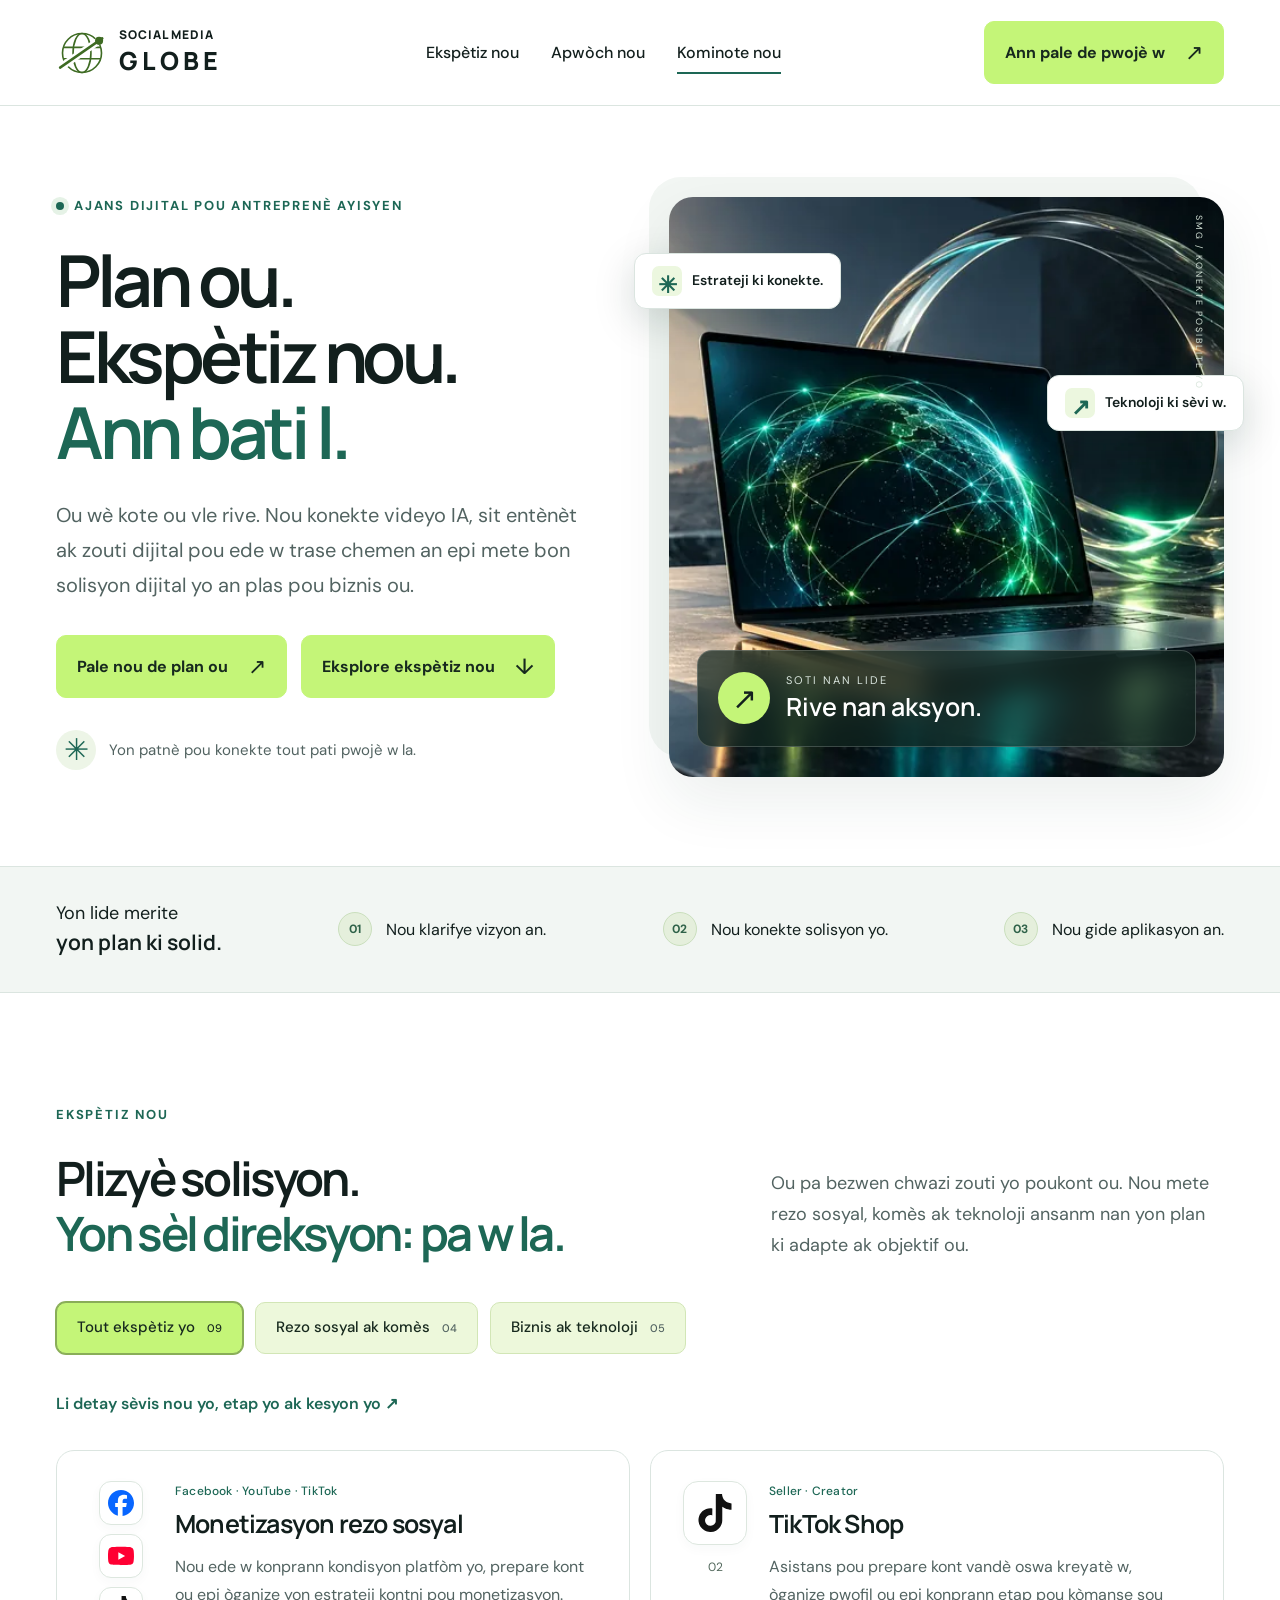
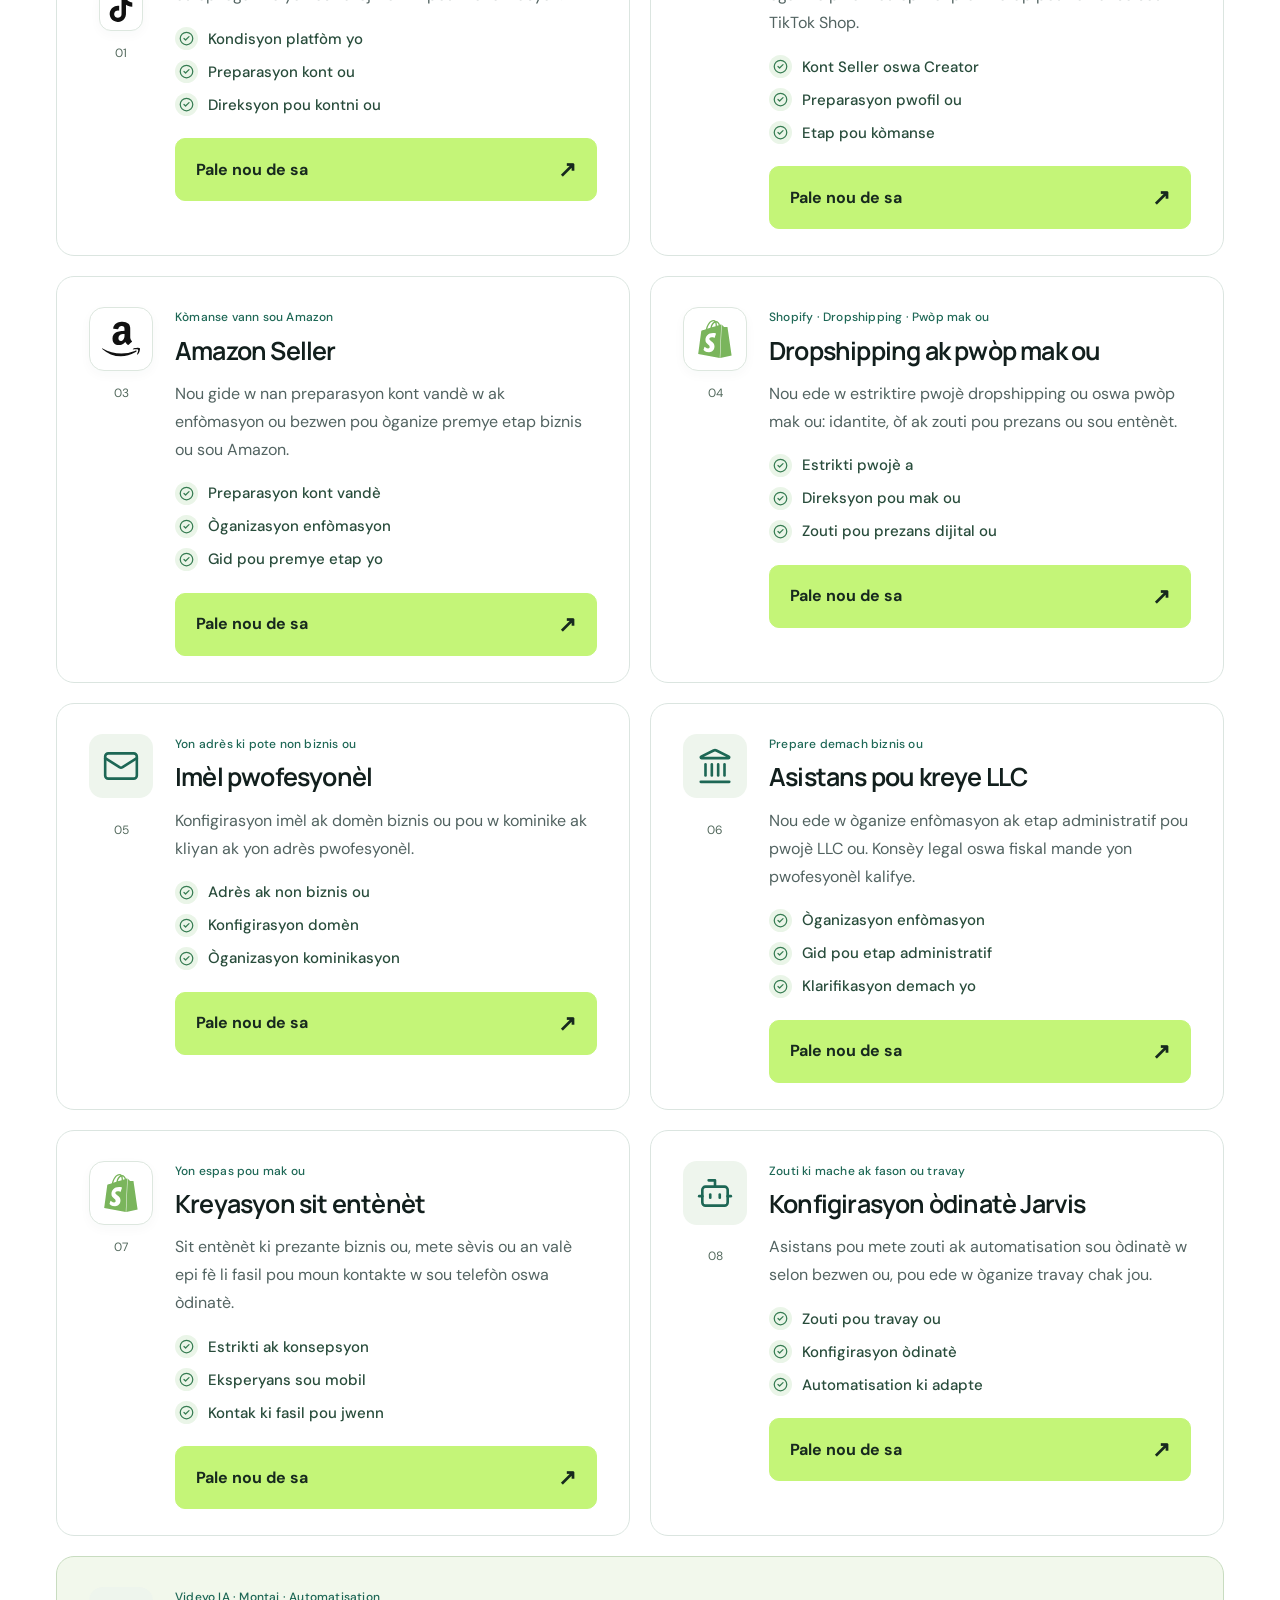
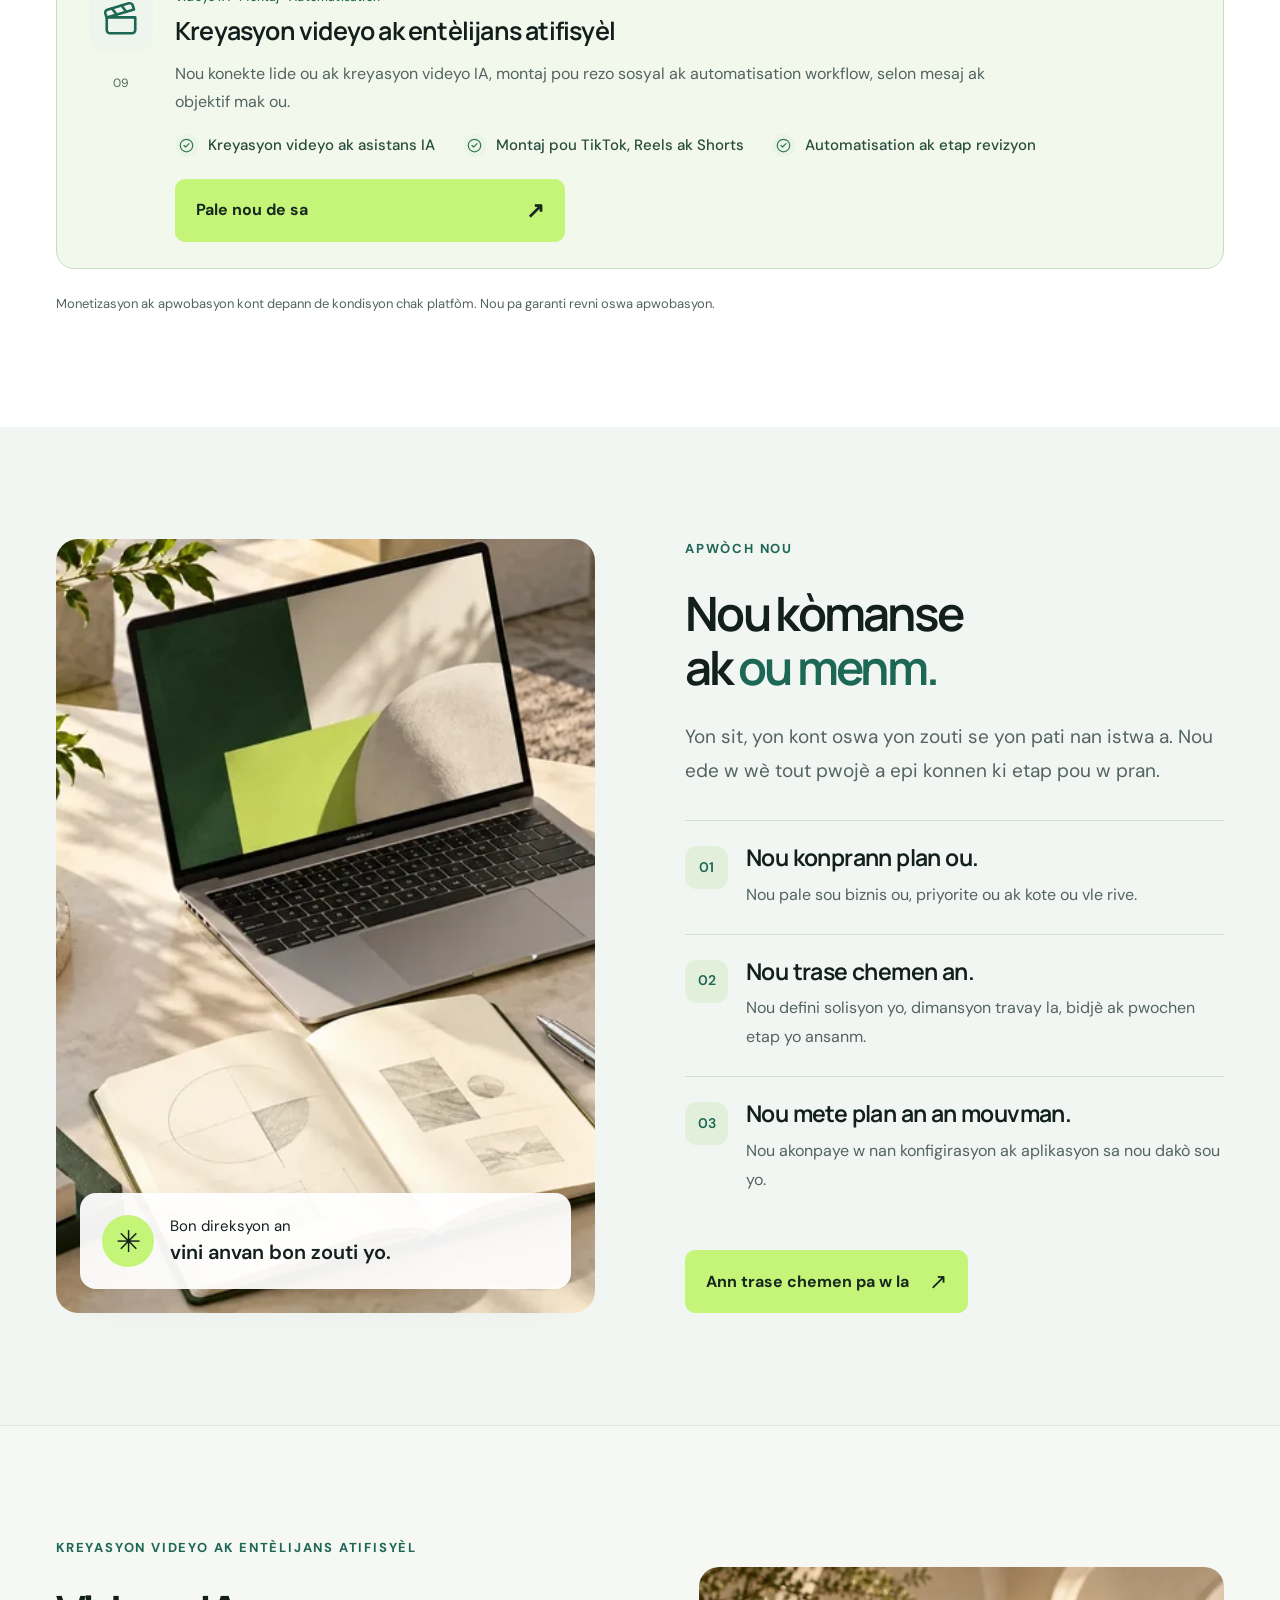
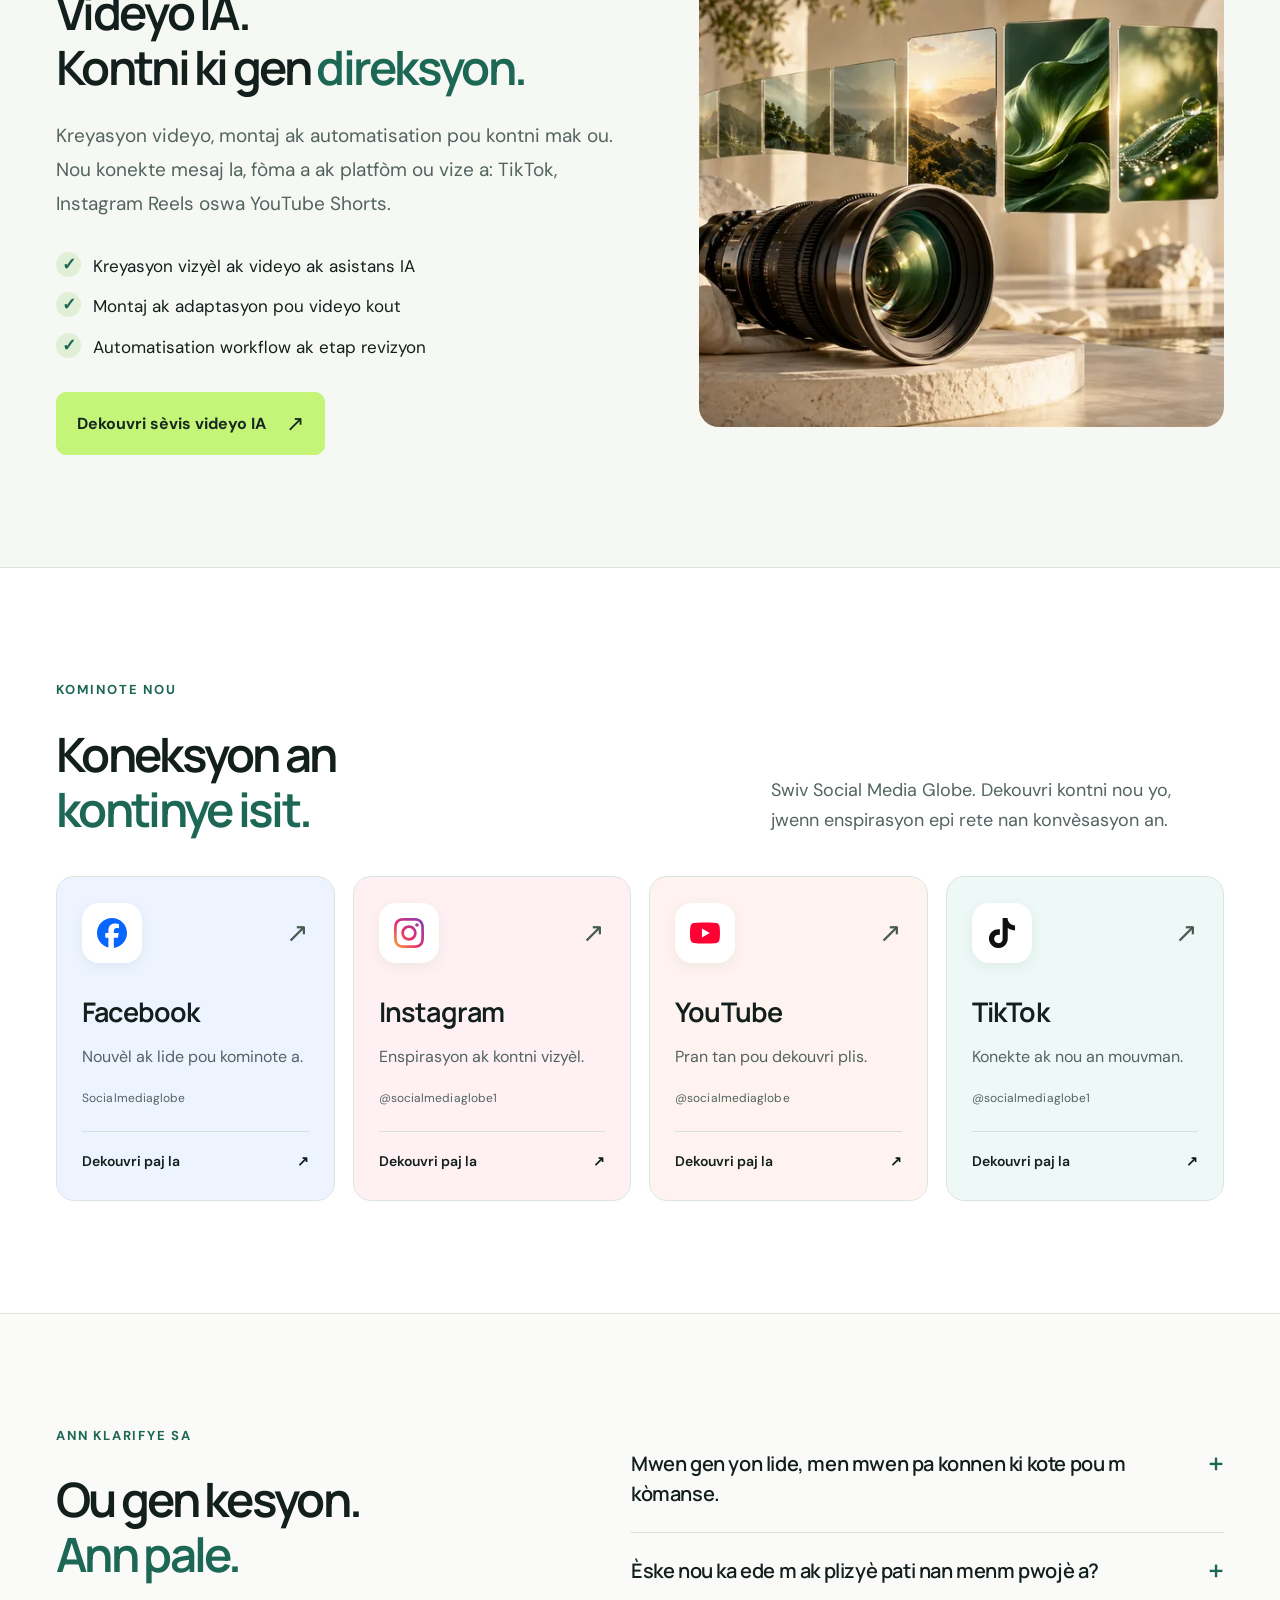
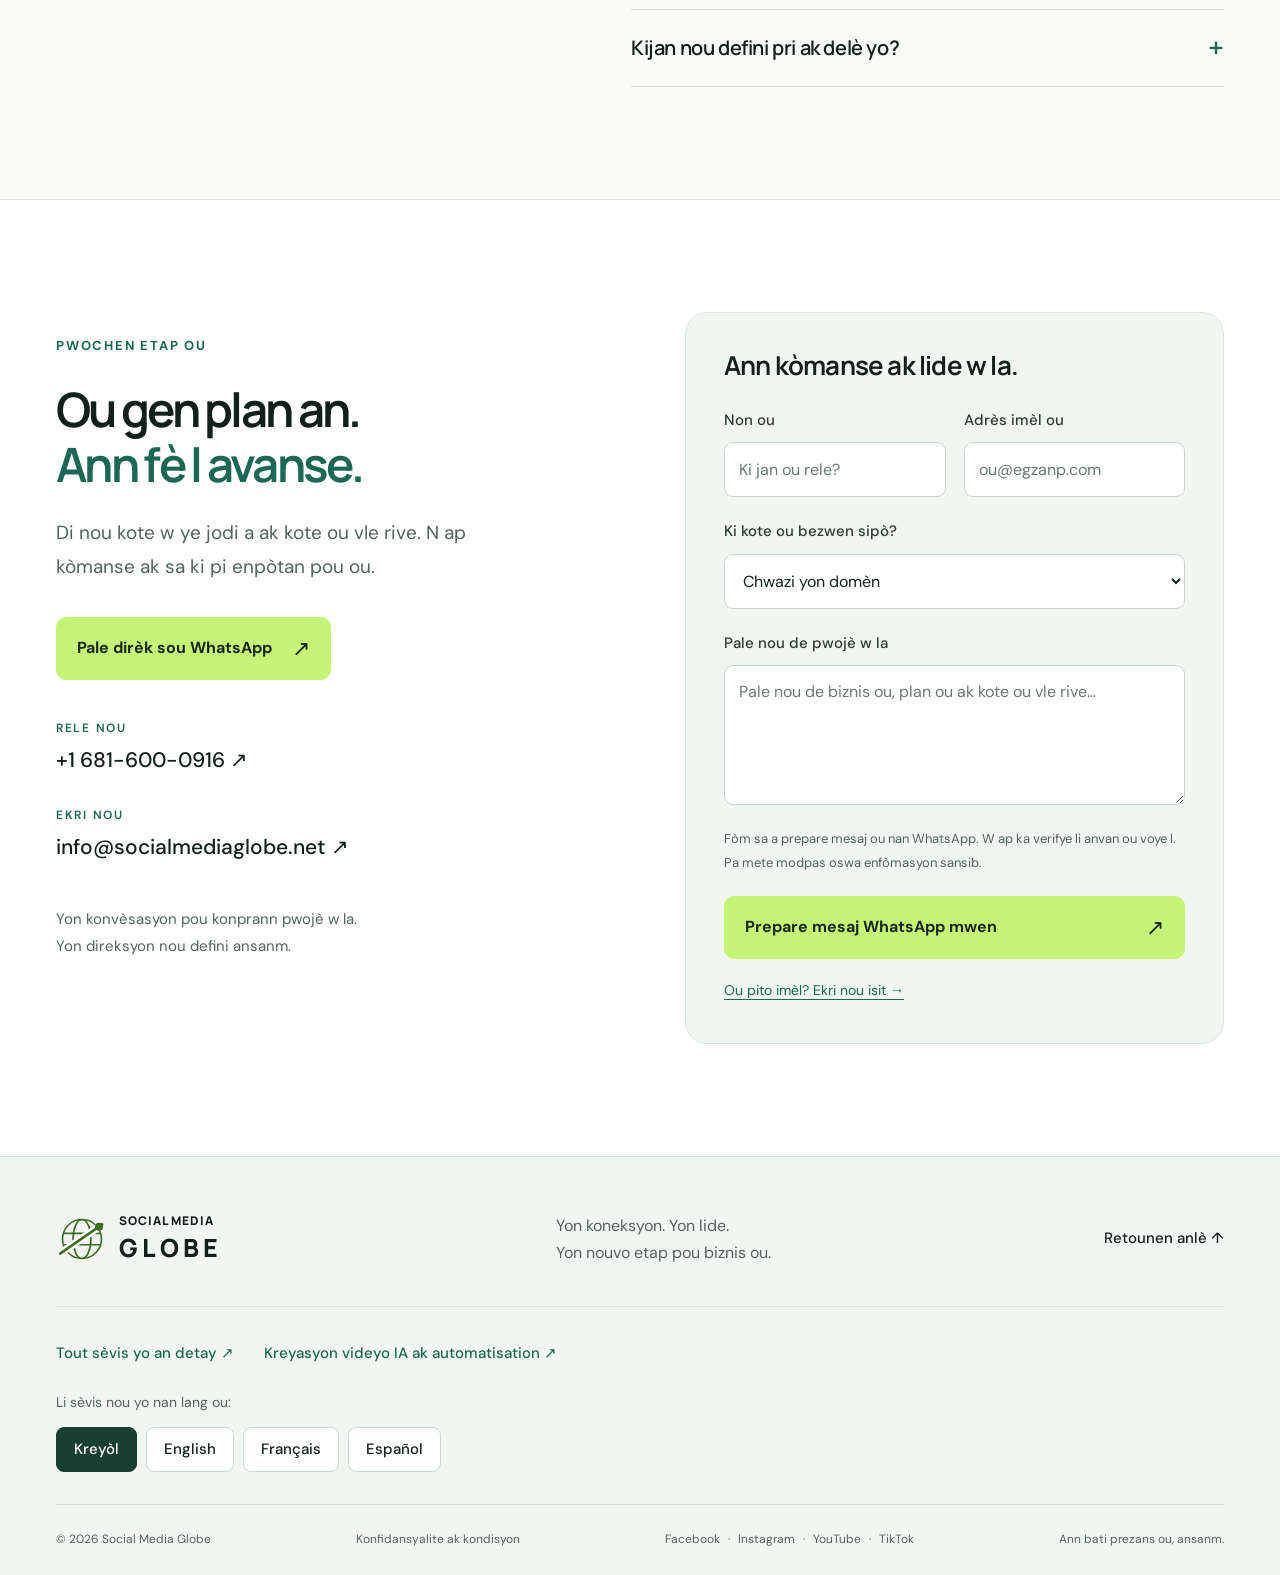
==== commit ef25c0fe: "Replace reused photos with distinct context-specific generated visuals" ====
--- a/index.html
+++ b/index.html
@@ -1215,16 +1215,16 @@
             >
           </div>
           <img
-            src="/assets/strategy-workspace.webp"
+            src="/assets/ai-creation.webp"
             srcset="
-              /assets/strategy-workspace-768.webp   768w,
-              /assets/strategy-workspace-1024.webp 1024w,
-              /assets/strategy-workspace.webp      1448w
+              /assets/ai-creation-768.webp   768w,
+              /assets/ai-creation-1024.webp 1024w,
+              /assets/ai-creation.webp      1536w
             "
-            sizes="(max-width: 700px) calc(100vw - 40px), (max-width: 980px) 46vw, 47vw"
-            width="1448"
-            height="1086"
-            alt="Espas travay konseptyèl pou planifikasyon kontni ak videyo IA"
+            sizes="(max-width:700px) calc(100vw - 40px), (max-width:980px) 46vw, 47vw"
+            width="1536"
+            height="1024"
+            alt="Konpozisyon kreyatif ak lantiy kamera ak ankadreman videyo pou pwodiksyon ak IA"
             loading="lazy"
           />
         </div>
